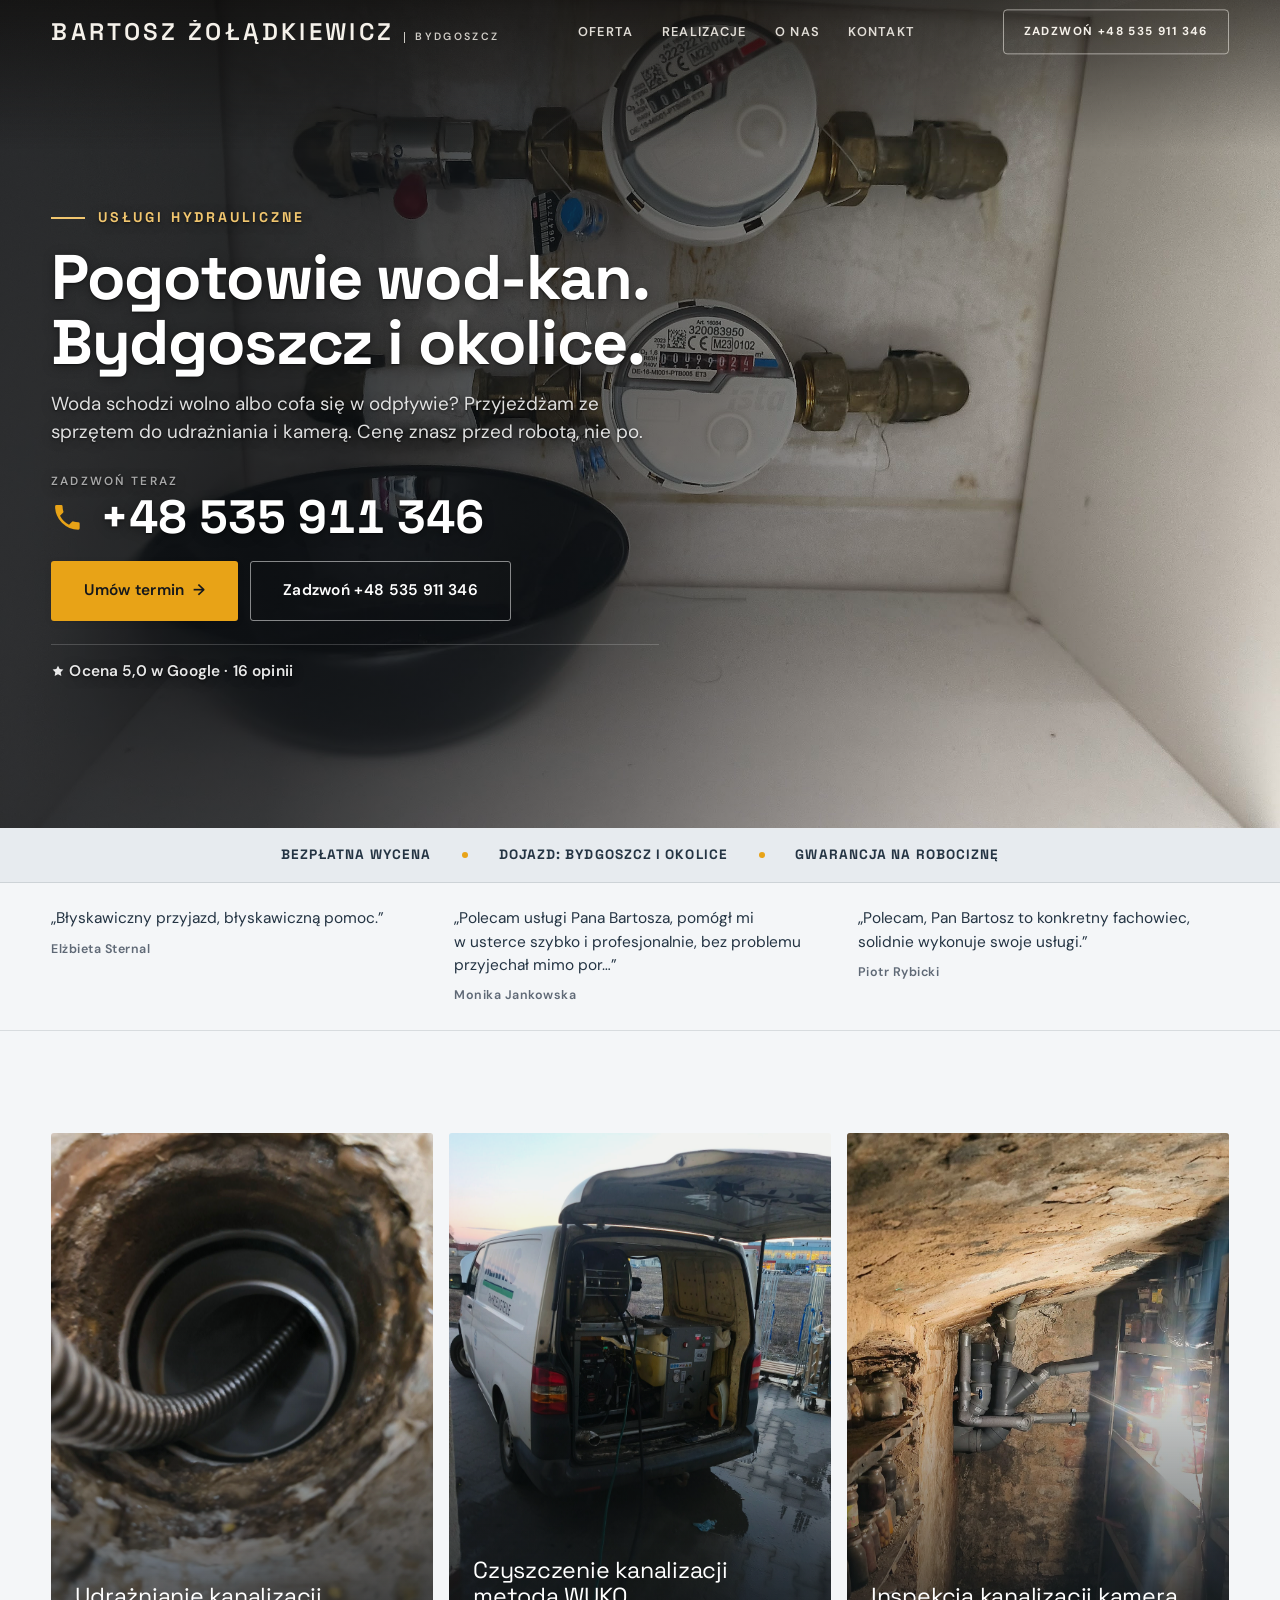
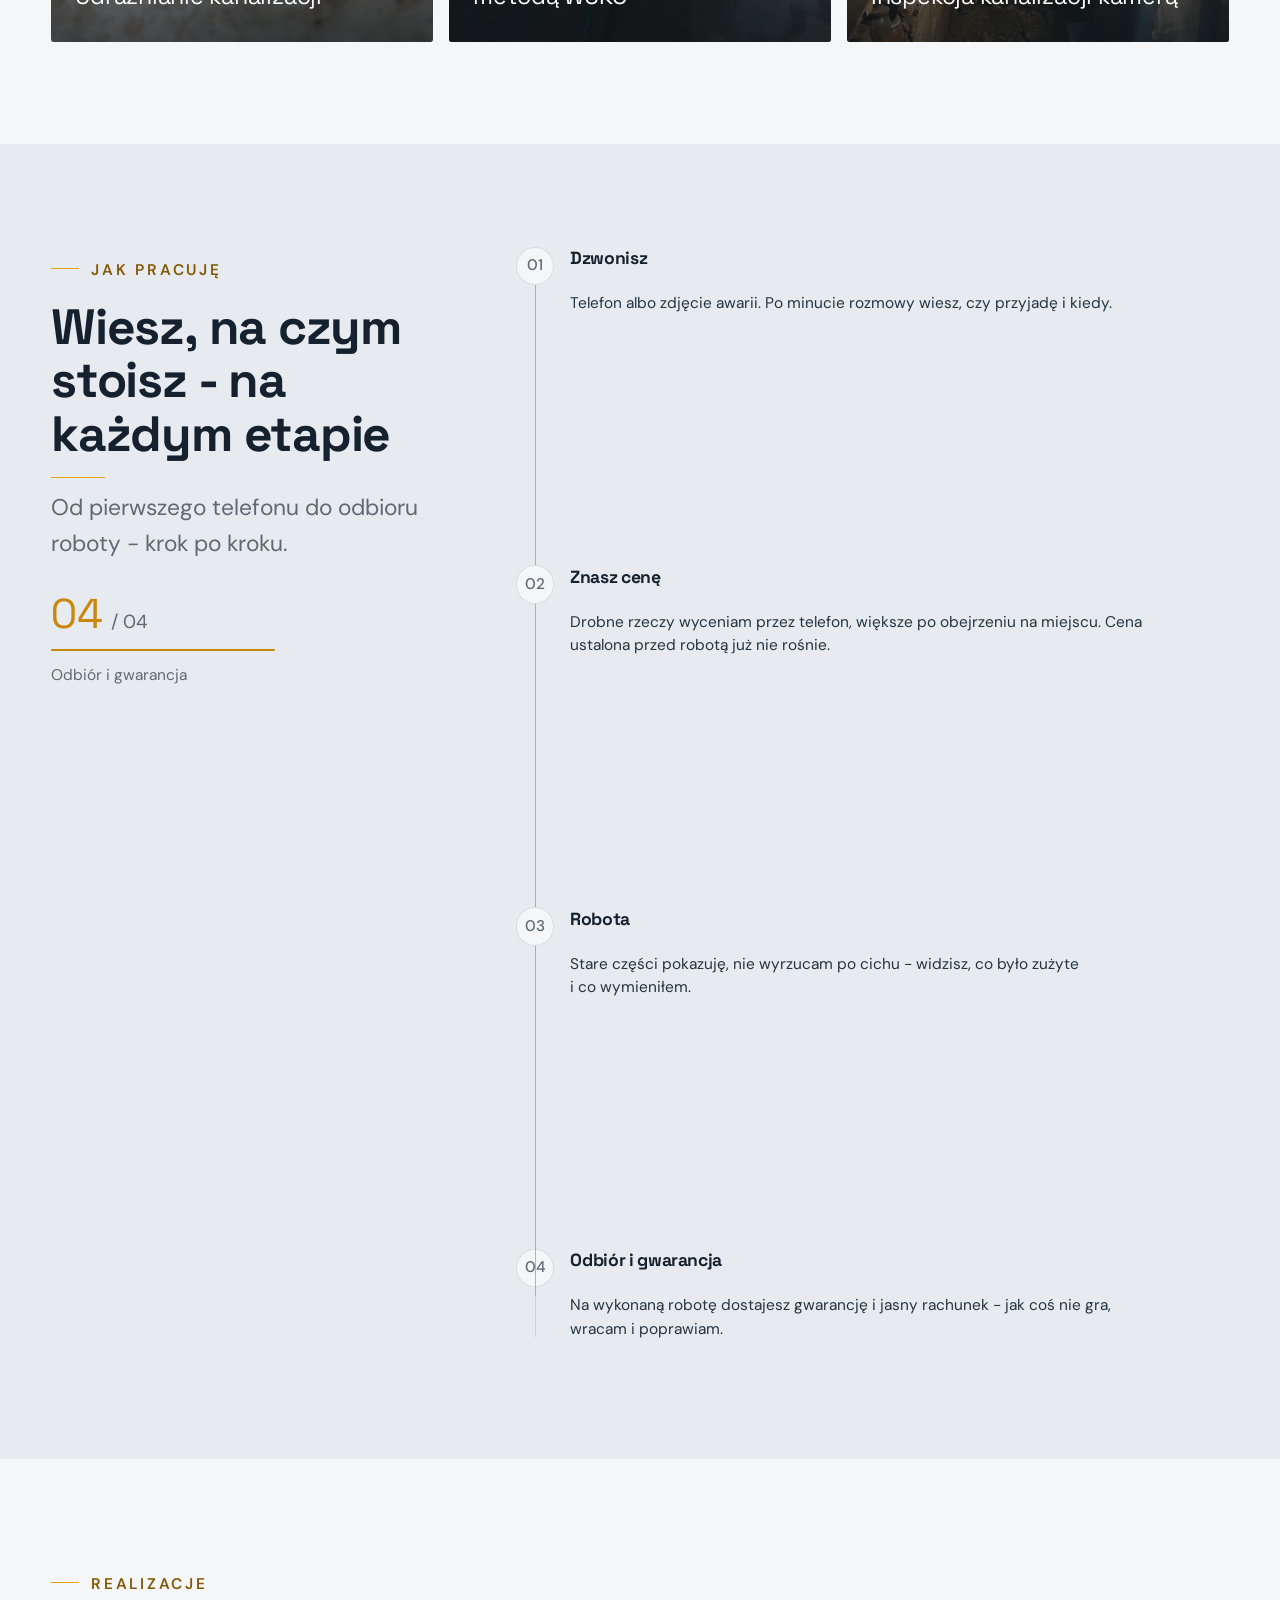
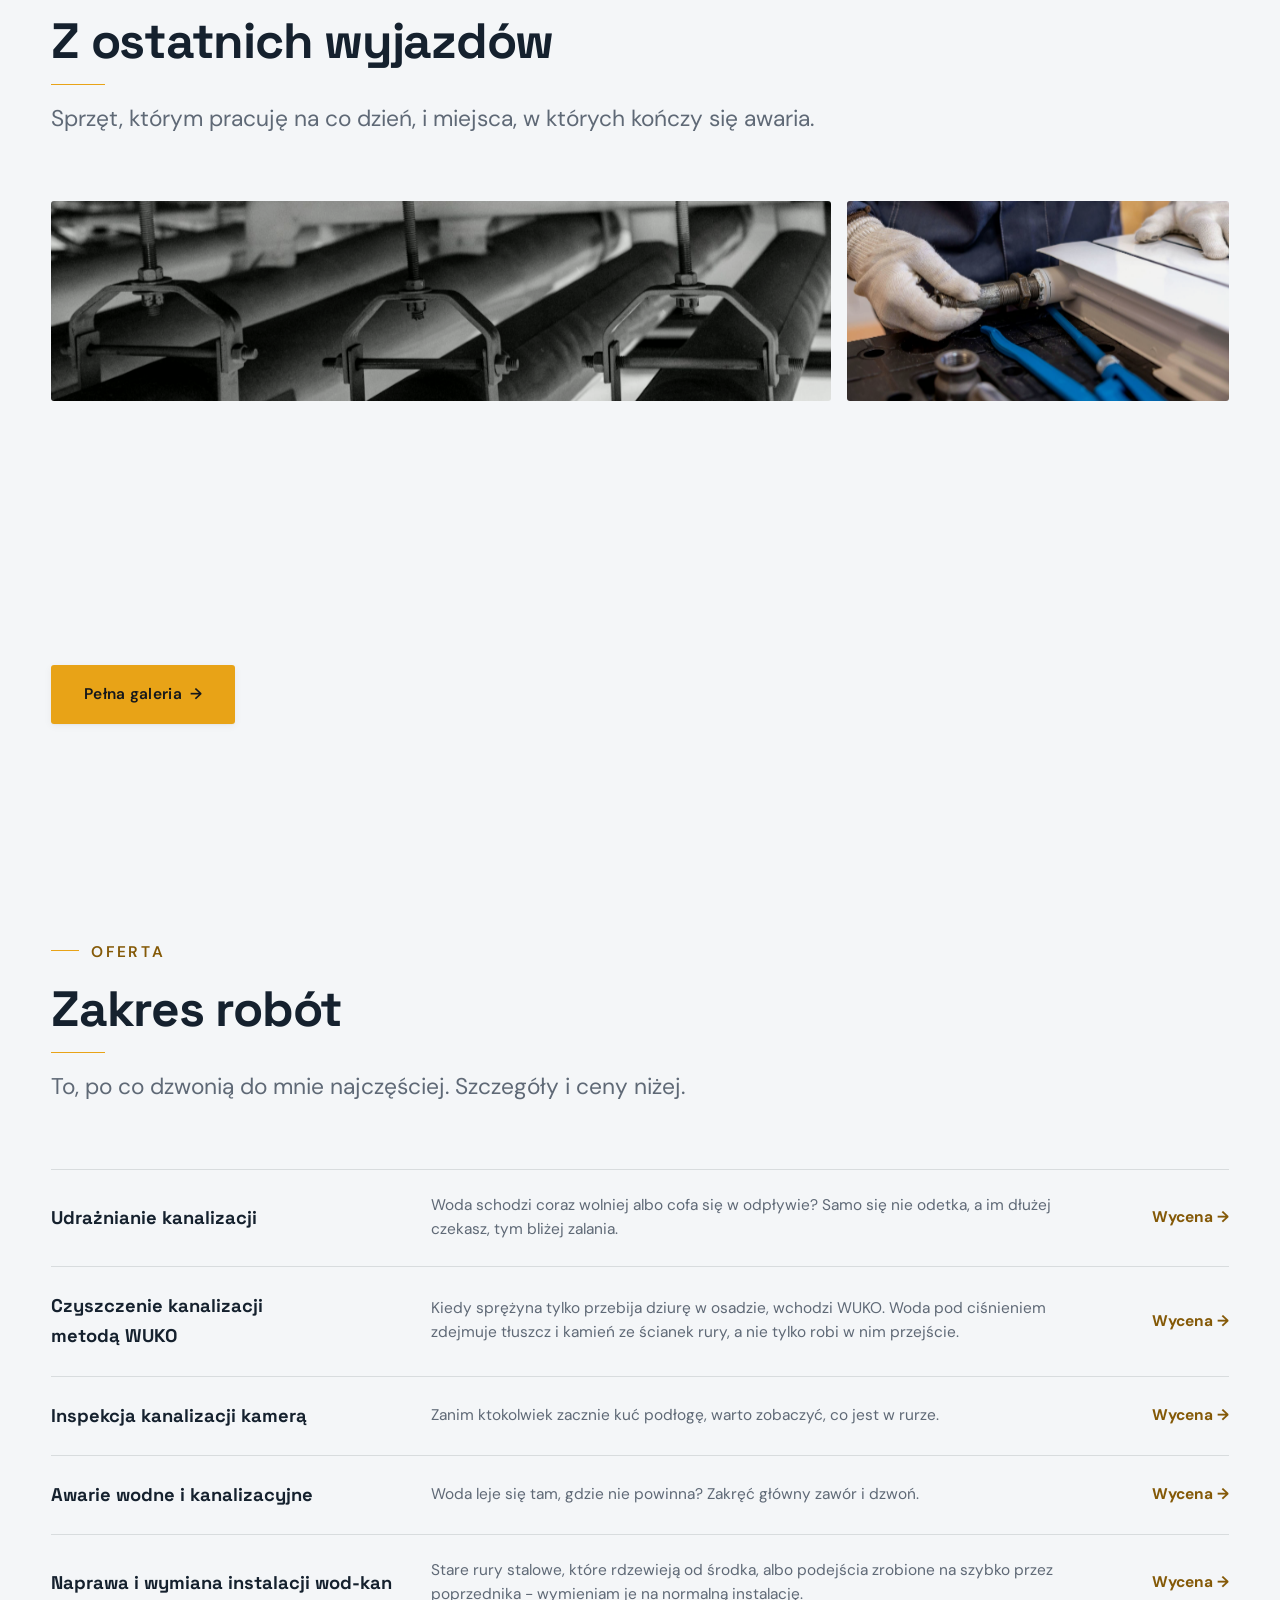
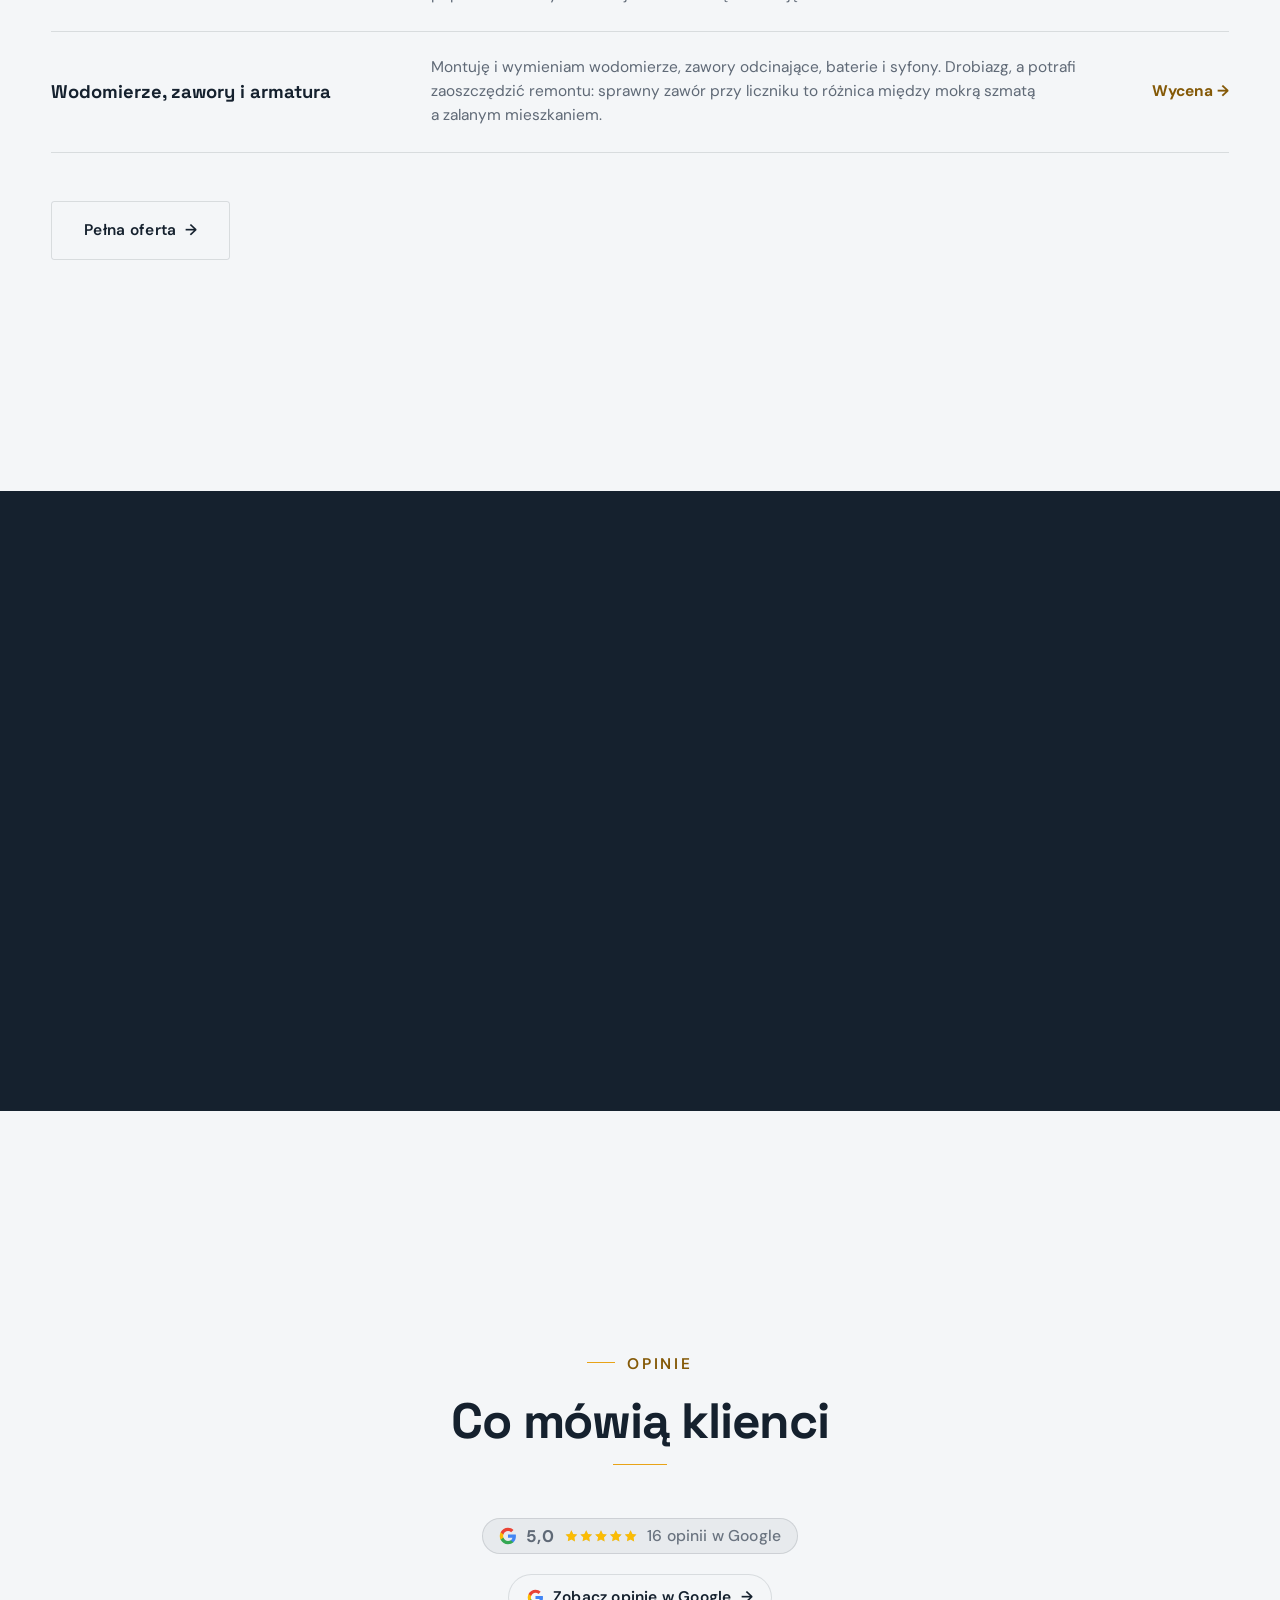
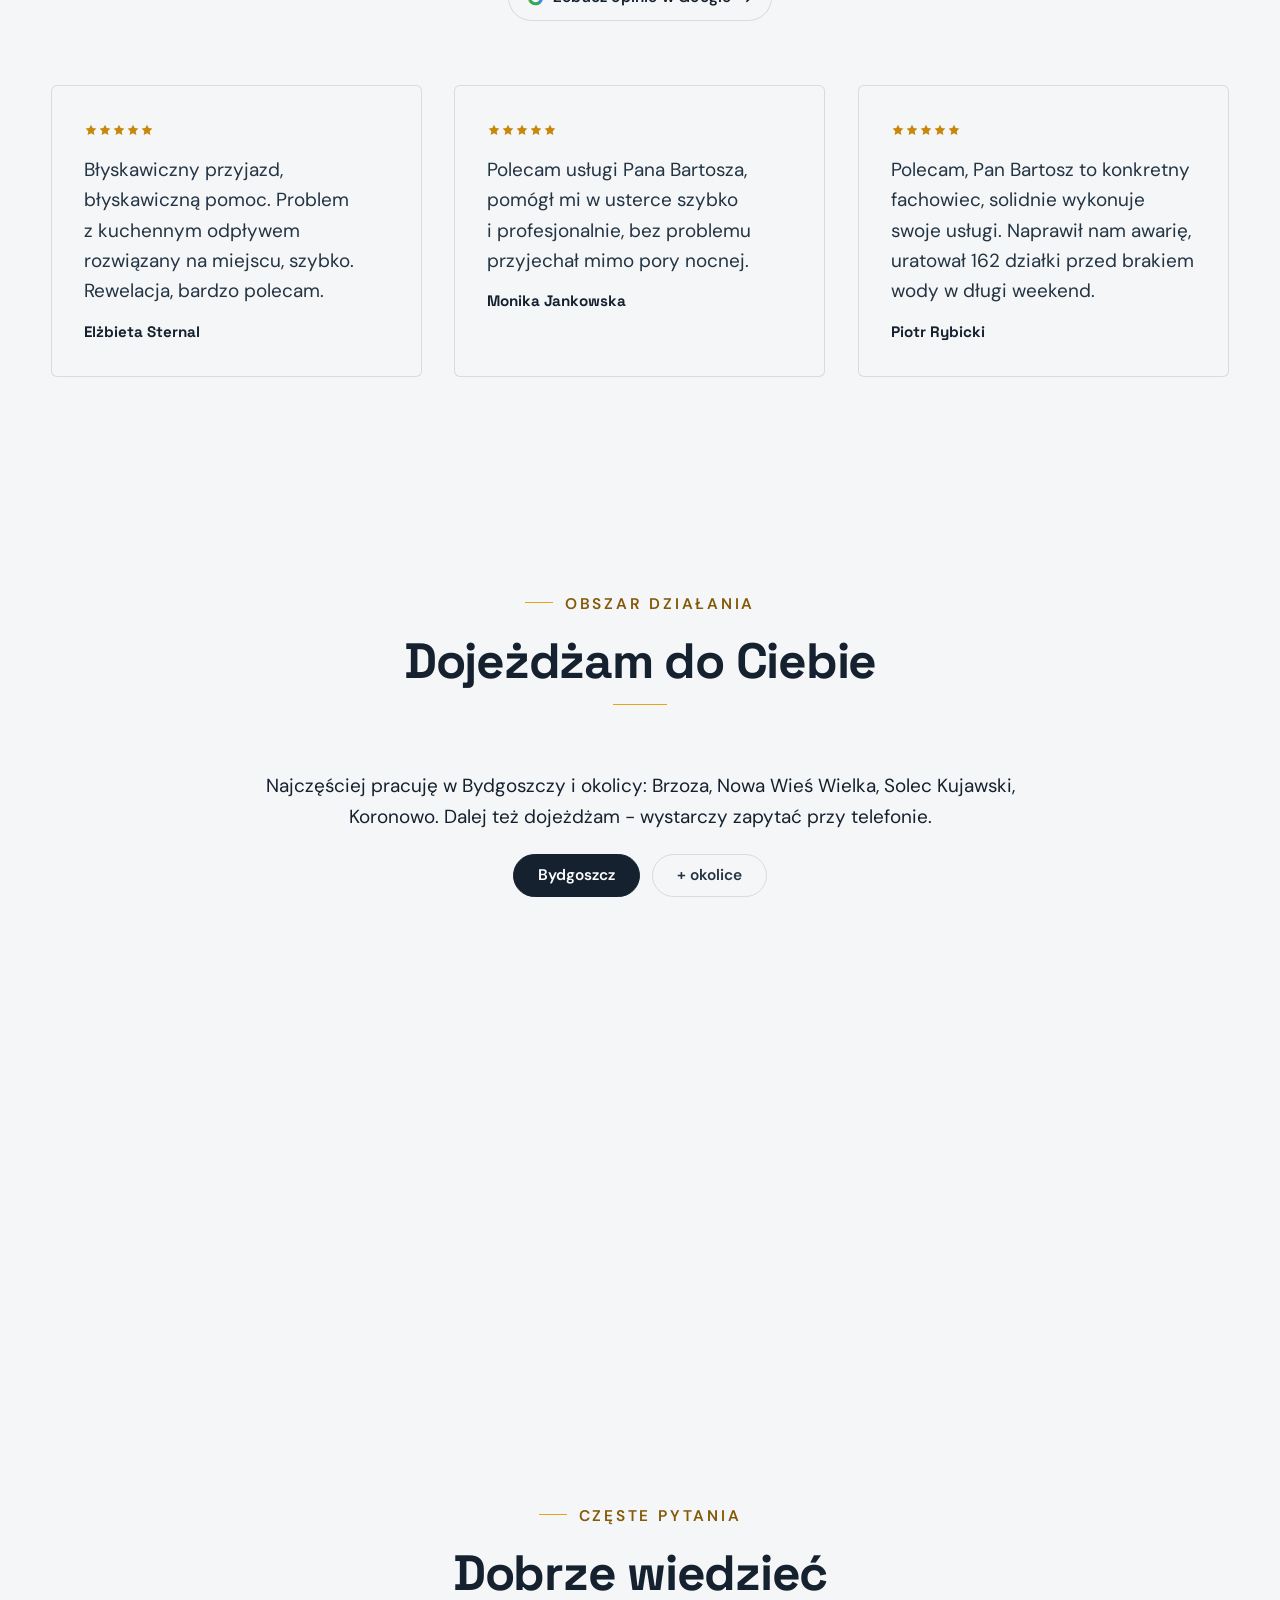
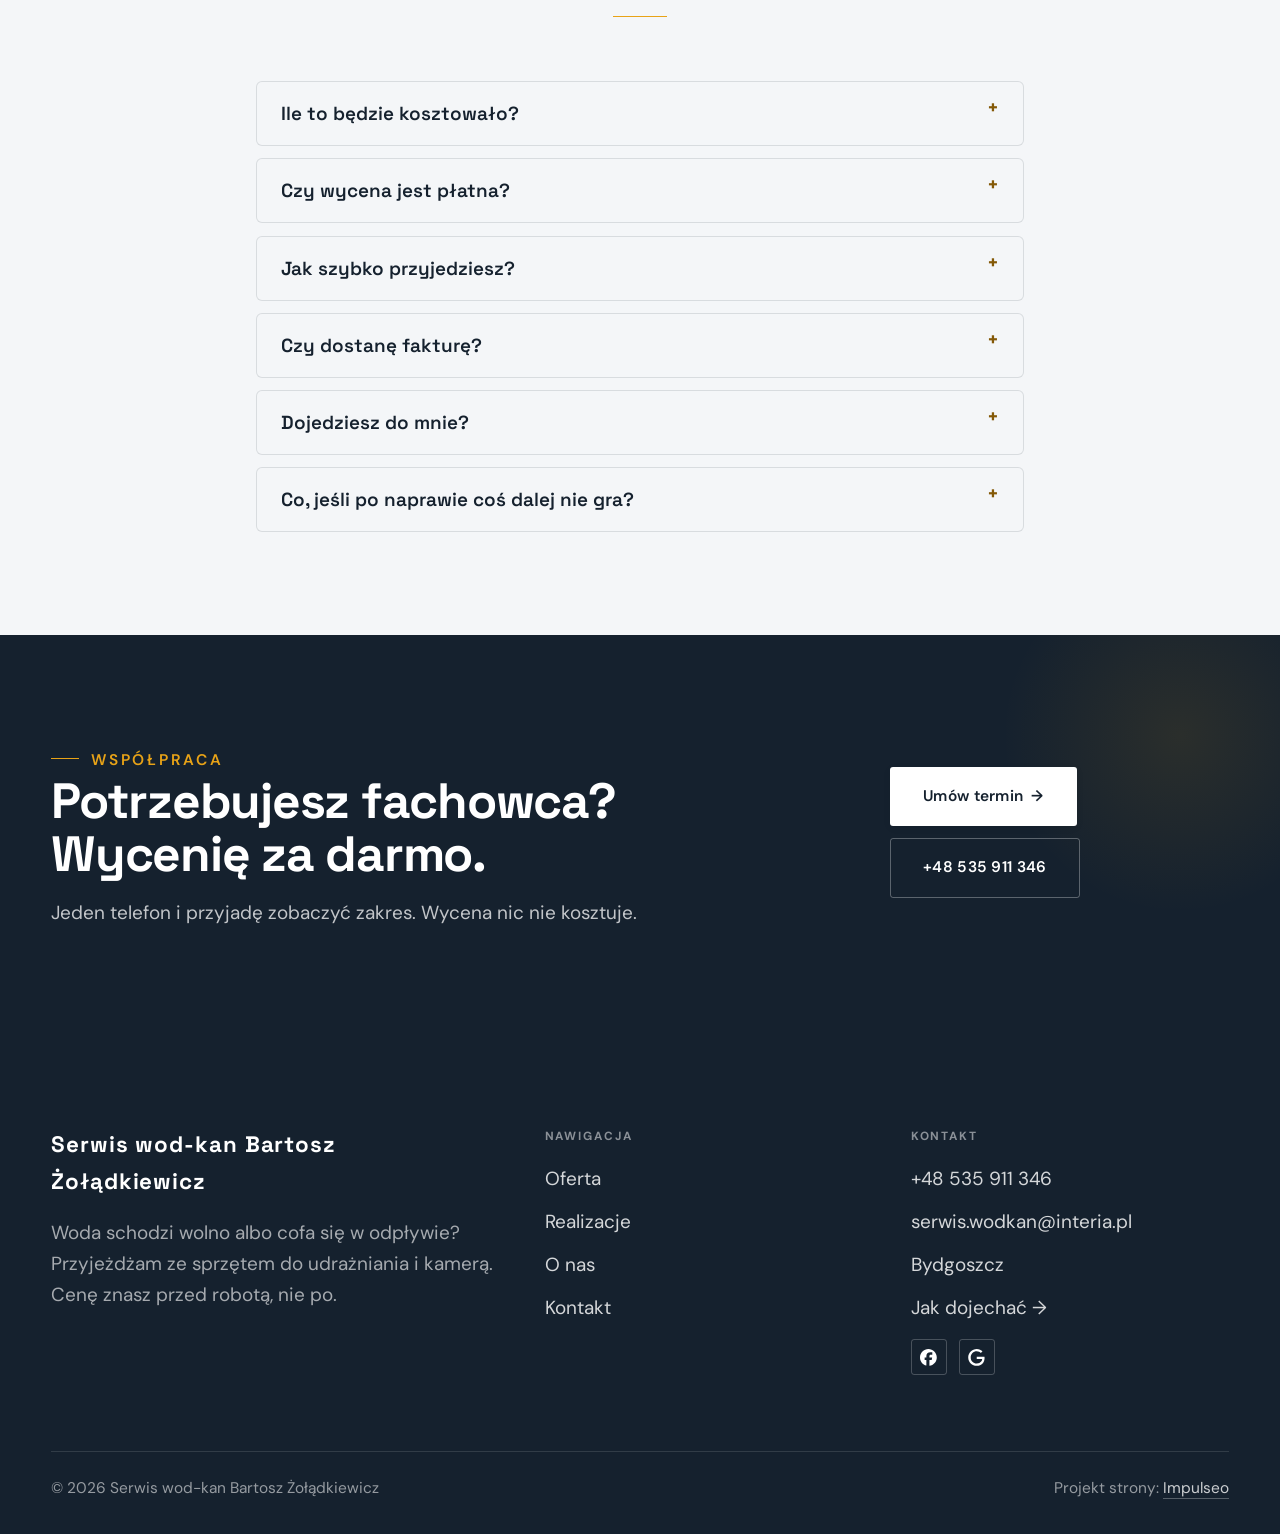
==== index.html @ 0aded5d5 "Demo: Serwis wod-kan Bartosz Żołądkiewicz - udrażnianie kanalizacji, Bydgoszcz Co-Authored-By: Claud" ====
<!DOCTYPE html>
<html lang="pl">
<head>
<meta charset="UTF-8">
<meta name="viewport" content="width=device-width, initial-scale=1.0">
<title>Serwis wod-kan Bartosz Żołądkiewicz - udrażnianie kanalizacji i usługi wod-kan</title>
<meta name="description" content="Udrażnianie i czyszczenie kanalizacji w Bydgoszczy: WUKO, inspekcja kamerą, awarie wodne, instalacje wod-kan. Cenę znasz przed robotą. Zadzwoń: +48 535 911 346.">
<link rel="canonical" href="https://kris20032.github.io/serwis-wod-kan-bartosz-zoladkiewicz/">
<meta name="robots" content="noindex, nofollow">
<meta property="og:type" content="website">
<meta property="og:locale" content="pl_PL">
<meta property="og:site_name" content="Serwis wod-kan Bartosz Żołądkiewicz">
<meta property="og:title" content="Serwis wod-kan Bartosz Żołądkiewicz - udrażnianie kanalizacji i usługi wod-kan">
<meta property="og:description" content="Udrażnianie i czyszczenie kanalizacji w Bydgoszczy: WUKO, inspekcja kamerą, awarie wodne, instalacje wod-kan. Cenę znasz przed robotą. Zadzwoń: +48 535 911 346.">
<meta property="og:url" content="https://kris20032.github.io/serwis-wod-kan-bartosz-zoladkiewicz/">
<meta property="og:image" content="https://kris20032.github.io/serwis-wod-kan-bartosz-zoladkiewicz/img/og.jpg">
<meta property="og:image:width" content="1200">
<meta property="og:image:height" content="630">
<meta name="twitter:card" content="summary_large_image">
<script type="application/ld+json">{"@context": "https://schema.org", "@type": "Plumber", "name": "Serwis wod-kan Bartosz Żołądkiewicz", "url": "https://kris20032.github.io/serwis-wod-kan-bartosz-zoladkiewicz/", "telephone": "+48535911346", "image": "https://kris20032.github.io/serwis-wod-kan-bartosz-zoladkiewicz/img/og.jpg", "areaServed": "Bydgoszcz", "sameAs": ["https://www.facebook.com/profile.php?id=61592146282906", "https://www.google.com/maps?cid=15929788150945494113"]}</script>
<link rel="preconnect" href="https://fonts.googleapis.com">
<link rel="preconnect" href="https://fonts.gstatic.com" crossorigin>
<link href="https://fonts.googleapis.com/css2?family=Space+Grotesk:wght@500;600;700&family=DM+Sans:opsz,wght@9..40,400;9..40,500;9..40,600&display=swap" rel="stylesheet">
<link rel="stylesheet" href="assets/styles.css?v=aef503f2">
</head>
<body>

<header class="nav">
  <div class="wrap nav-inner">
    <a class="brand" href="index.html"><span class="name">Bartosz Żołądkiewicz</span><span class="sub">Bydgoszcz</span></a>
    <nav class="nav-links">
      <a href="oferta.html">Oferta</a>
      <a href="realizacje.html">Realizacje</a>
      <a href="o-nas.html">O nas</a>
      <a href="kontakt.html">Kontakt</a>
      <a href="tel:+48535911346" class="btn btn-accent">Zadzwoń +48 535 911 346</a>
    </nav>
    <button class="nav-toggle" aria-label="Menu"><span></span><span></span><span></span></button>
  </div>
</header>

<main>
<section class="hero-fach">
  <img class="hf-photo" src="img/hero.jpg" fetchpriority="high" data-rotate="img/g3.jpg|img/g4.jpg" alt="Serwis wod-kan Bartosz Żołądkiewicz" width="1840" height="1218">
  <div class="hf-panel">
    <div class="hf-inner">
      <span class="hf-kicker">Usługi hydrauliczne</span>
      <h1 class="hf-title">Pogotowie wod-kan. Bydgoszcz i okolice. <em></em></h1>
      <p class="hf-lead">Woda schodzi wolno albo cofa się w odpływie? Przyjeżdżam ze sprzętem do udrażniania i kamerą. Cenę znasz przed robotą, nie po.</p>
      <a class="hf-phone" href="tel:+48535911346"><span class="hf-phone-lab">Zadzwoń teraz</span><span class="hf-phone-num"><svg class="ico-tel" width="16" height="16" viewBox="0 0 24 24" fill="none" aria-hidden="true"><path d="M6.6 10.8a15.5 15.5 0 0 0 6.6 6.6l2.2-2.2a1 1 0 0 1 1-.24 11.4 11.4 0 0 0 3.6.58 1 1 0 0 1 1 1V20a1 1 0 0 1-1 1A17 17 0 0 1 3 4a1 1 0 0 1 1-1h3.5a1 1 0 0 1 1 1c0 1.25.2 2.46.58 3.6a1 1 0 0 1-.25 1l-2.23 2.2Z" fill="currentColor"/></svg> +48 535 911 346</span></a>
      <div class="hf-actions">
        <a href="kontakt.html" class="btn btn-accent">Umów termin <span class="arr">→</span></a>
        <a href="tel:+48535911346" class="btn btn-ghost hf-ghost">Zadzwoń +48 535 911 346</a>
      </div>
      <div class="hf-trust"><svg class="ico-star" width="14" height="14" viewBox="0 0 24 24" style="vertical-align:-2px" aria-hidden="true"><path d="M12 2.8l2.85 5.8 6.4.93-4.63 4.5 1.1 6.37L12 17.4l-5.72 3 1.1-6.37-4.63-4.5 6.4-.93L12 2.8Z" fill="currentColor"/></svg> Ocena 5,0 w Google · 16 opinii</div>
    </div>
  </div>
</section>
<section class="fach-promise">
  <div class="wrap">
    <ul class="fp-row reveal"><li>Bezpłatna wycena</li><li>Dojazd: Bydgoszcz i okolice</li><li>Gwarancja na robociznę</li></ul>
  </div>
</section>
<section class="opinie-mini" aria-label="Opinie klientów">
  <div class="wrap">
    <div class="om-row">
      <div class="om-item reveal"><blockquote>„Błyskawiczny przyjazd, błyskawiczną pomoc.”</blockquote><span class="om-autor">Elżbieta Sternal</span></div>
      <div class="om-item reveal"><blockquote>„Polecam usługi Pana Bartosza, pomógł mi w usterce szybko i profesjonalnie, bez problemu przyjechał mimo por…”</blockquote><span class="om-autor">Monika Jankowska</span></div>
      <div class="om-item reveal"><blockquote>„Polecam, Pan Bartosz to konkretny fachowiec, solidnie wykonuje swoje usługi.”</blockquote><span class="om-autor">Piotr Rybicki</span></div>
    </div>
  </div>
</section>
<section class="gateways-band">
  <div class="wrap">
    <div class="gateways">
      <a href="oferta.html" class="gateway reveal"><img src="img/g1.jpg" alt="Udrażnianie kanalizacji" loading="lazy" width="2400" height="3200" decoding="async"><span class="g-ttl">Udrażnianie kanalizacji</span></a>
      <a href="oferta.html" class="gateway reveal"><img src="img/g2.jpg" alt="Czyszczenie kanalizacji metodą WUKO" loading="lazy" width="2400" height="3200" decoding="async"><span class="g-ttl">Czyszczenie kanalizacji metodą WUKO</span></a>
      <a href="oferta.html" class="gateway reveal"><img src="img/g5.jpg" alt="Inspekcja kanalizacji kamerą" loading="lazy" width="2400" height="1800" decoding="async"><span class="g-ttl">Inspekcja kanalizacji kamerą</span></a>
    </div>
  </div>
</section>
<section class="proces proces-os fachowcy">
  <div class="wrap proc-grid">
    <div class="proc-side">
      <div class="head reveal">
        <span class="eyebrow">Jak pracuję</span>
        <h2>Wiesz, na czym stoisz - na każdym etapie</h2>
        <p>Od pierwszego telefonu do odbioru roboty - krok po kroku.</p>
      </div>
      <div class="proc-count" aria-hidden="true"><span class="pc-cur">01</span><span class="pc-all">/ 04</span></div>
      <div class="proc-bar" aria-hidden="true"><i></i></div>
      <p class="proc-now" aria-hidden="true">Dzwonisz</p>
    </div>
    <ol class="proces-line">
      <li class="reveal"><span class="pno">01</span><h3>Dzwonisz</h3><p>Telefon albo zdjęcie awarii. Po minucie rozmowy wiesz, czy przyjadę i kiedy.</p></li>
      <li class="reveal"><span class="pno">02</span><h3>Znasz cenę</h3><p>Drobne rzeczy wyceniam przez telefon, większe po obejrzeniu na miejscu. Cena ustalona przed robotą już nie rośnie.</p></li>
      <li class="reveal"><span class="pno">03</span><h3>Robota</h3><p>Stare części pokazuję, nie wyrzucam po cichu - widzisz, co było zużyte i co wymieniłem.</p></li>
      <li class="reveal"><span class="pno">04</span><h3>Odbiór i gwarancja</h3><p>Na wykonaną robotę dostajesz gwarancję i jasny rachunek - jak coś nie gra, wracam i poprawiam.</p></li>
    </ol>
  </div>
</section>
<section>
  <div class="wrap">
    <div class="head reveal">
      <span class="eyebrow">Realizacje</span>
      <h2>Z ostatnich wyjazdów</h2>
      <p>Sprzęt, którym pracuję na co dzień, i miejsca, w których kończy się awaria.</p>
    </div>
    <div class="gallery">
      <div class="tile t-two3 reveal"><img src="img/g6.jpg" alt="Serwis wod-kan Bartosz Żołądkiewicz" loading="lazy" width="1770" height="1110" decoding="async"></div>
      <div class="tile t-third reveal"><img src="img/g7.jpg" alt="Serwis wod-kan Bartosz Żołądkiewicz" loading="lazy" width="1880" height="1253" decoding="async"></div>
      <div class="tile t-third reveal"><img src="img/g8.jpg" alt="Serwis wod-kan Bartosz Żołądkiewicz" loading="lazy" width="1880" height="1253" decoding="async"></div>
      <div class="tile t-third reveal"><img src="img/g9.jpg" alt="Serwis wod-kan Bartosz Żołądkiewicz" loading="lazy" width="1880" height="1253" decoding="async"></div>
      <div class="tile t-third reveal"><img src="img/g10.jpg" alt="Serwis wod-kan Bartosz Żołądkiewicz" loading="lazy" width="1776" height="1120" decoding="async"></div>
    </div>
    <div style="margin-top:var(--space-7)" class="reveal"><a href="realizacje.html" class="btn btn-accent">Pełna galeria <span class="arr">→</span></a></div>
  </div>
</section>
<section class="fach-uslugi">
  <div class="wrap">
    <div class="head reveal">
      <span class="eyebrow">Oferta</span>
      <h2>Zakres robót</h2>
      <p>To, po co dzwonią do mnie najczęściej. Szczegóły i ceny niżej.</p>
    </div>
    <ul class="fu-list">
      <li class="fu-row reveal"><div class="fu-name">Udrażnianie kanalizacji</div><div class="fu-desc">Woda schodzi coraz wolniej albo cofa się w odpływie? Samo się nie odetka, a im dłużej czekasz, tym bliżej zalania.</div><a class="fu-cta" href="kontakt.html">Wycena <span class="arr">→</span></a></li>
      <li class="fu-row reveal"><div class="fu-name">Czyszczenie kanalizacji metodą WUKO</div><div class="fu-desc">Kiedy sprężyna tylko przebija dziurę w osadzie, wchodzi WUKO. Woda pod ciśnieniem zdejmuje tłuszcz i kamień ze ścianek rury, a nie tylko robi w nim przejście.</div><a class="fu-cta" href="kontakt.html">Wycena <span class="arr">→</span></a></li>
      <li class="fu-row reveal"><div class="fu-name">Inspekcja kanalizacji kamerą</div><div class="fu-desc">Zanim ktokolwiek zacznie kuć podłogę, warto zobaczyć, co jest w rurze.</div><a class="fu-cta" href="kontakt.html">Wycena <span class="arr">→</span></a></li>
      <li class="fu-row reveal"><div class="fu-name">Awarie wodne i kanalizacyjne</div><div class="fu-desc">Woda leje się tam, gdzie nie powinna? Zakręć główny zawór i dzwoń.</div><a class="fu-cta" href="kontakt.html">Wycena <span class="arr">→</span></a></li>
      <li class="fu-row reveal"><div class="fu-name">Naprawa i wymiana instalacji wod-kan</div><div class="fu-desc">Stare rury stalowe, które rdzewieją od środka, albo podejścia zrobione na szybko przez poprzednika - wymieniam je na normalną instalację.</div><a class="fu-cta" href="kontakt.html">Wycena <span class="arr">→</span></a></li>
      <li class="fu-row reveal"><div class="fu-name">Wodomierze, zawory i armatura</div><div class="fu-desc">Montuję i wymieniam wodomierze, zawory odcinające, baterie i syfony. Drobiazg, a potrafi zaoszczędzić remontu: sprawny zawór przy liczniku to różnica między mokrą szmatą a zalanym mieszkaniem.</div><a class="fu-cta" href="kontakt.html">Wycena <span class="arr">→</span></a></li>
    </ul>
    <div style="margin-top:var(--space-7)" class="reveal"><a href="oferta.html" class="btn btn-ghost">Pełna oferta <span class="arr">→</span></a></div>
  </div>
</section>
<section class="stopklatka" aria-hidden="true">
  <div class="stk-bg" style="background-image:url(img/about.jpg)"></div>
</section>
<section class="opinie">
  <div class="wrap">
    <div class="head center reveal">
      <span class="eyebrow">Opinie</span>
      <h2>Co mówią klienci</h2>
    </div>
    <p class="op-meta reveal"><span class="g-badge"><svg class="gb-ico" viewBox="0 0 24 24" width="18" height="18" aria-hidden="true"><path fill="#4285F4" d="M22.56 12.25c0-.78-.07-1.53-.2-2.25H12v4.26h5.92c-.26 1.37-1.04 2.53-2.21 3.31v2.77h3.57c2.08-1.92 3.28-4.74 3.28-8.09z"/><path fill="#34A853" d="M12 23c2.97 0 5.46-.98 7.28-2.66l-3.57-2.77c-.98.66-2.23 1.06-3.71 1.06-2.86 0-5.29-1.93-6.16-4.53H2.18v2.84C3.99 20.53 7.7 23 12 23z"/><path fill="#FBBC05" d="M5.84 14.09c-.22-.66-.35-1.36-.35-2.09s.13-1.43.35-2.09V7.07H2.18C1.43 8.55 1 10.22 1 12s.43 3.45 1.18 4.93l2.85-2.22.81-.62z"/><path fill="#EA4335" d="M12 5.38c1.62 0 3.06.56 4.21 1.64l3.15-3.15C17.45 2.09 14.97 1 12 1 7.7 1 3.99 3.47 2.18 7.07l3.66 2.84c.87-2.6 3.3-4.53 6.16-4.53z"/></svg><b class="gb-ocena">5,0</b><svg class="gb-stars" viewBox="0 0 90 18" width="74" height="14.8" aria-hidden="true"><g fill="currentColor" opacity=".26"><path transform="translate(0,0)" d="M9 1.6l2.2 4.46 4.92.72-3.56 3.47.84 4.9L9 12.74l-4.4 2.31.84-4.9L1.88 6.68l4.92-.72L9 1.6Z"/><path transform="translate(18,0)" d="M9 1.6l2.2 4.46 4.92.72-3.56 3.47.84 4.9L9 12.74l-4.4 2.31.84-4.9L1.88 6.68l4.92-.72L9 1.6Z"/><path transform="translate(36,0)" d="M9 1.6l2.2 4.46 4.92.72-3.56 3.47.84 4.9L9 12.74l-4.4 2.31.84-4.9L1.88 6.68l4.92-.72L9 1.6Z"/><path transform="translate(54,0)" d="M9 1.6l2.2 4.46 4.92.72-3.56 3.47.84 4.9L9 12.74l-4.4 2.31.84-4.9L1.88 6.68l4.92-.72L9 1.6Z"/><path transform="translate(72,0)" d="M9 1.6l2.2 4.46 4.92.72-3.56 3.47.84 4.9L9 12.74l-4.4 2.31.84-4.9L1.88 6.68l4.92-.72L9 1.6Z"/></g><clipPath id="gs1000"><rect x="0" y="0" width="90.0" height="18"/></clipPath><g fill="#FBBC04" clip-path="url(#gs1000)"><path transform="translate(0,0)" d="M9 1.6l2.2 4.46 4.92.72-3.56 3.47.84 4.9L9 12.74l-4.4 2.31.84-4.9L1.88 6.68l4.92-.72L9 1.6Z"/><path transform="translate(18,0)" d="M9 1.6l2.2 4.46 4.92.72-3.56 3.47.84 4.9L9 12.74l-4.4 2.31.84-4.9L1.88 6.68l4.92-.72L9 1.6Z"/><path transform="translate(36,0)" d="M9 1.6l2.2 4.46 4.92.72-3.56 3.47.84 4.9L9 12.74l-4.4 2.31.84-4.9L1.88 6.68l4.92-.72L9 1.6Z"/><path transform="translate(54,0)" d="M9 1.6l2.2 4.46 4.92.72-3.56 3.47.84 4.9L9 12.74l-4.4 2.31.84-4.9L1.88 6.68l4.92-.72L9 1.6Z"/><path transform="translate(72,0)" d="M9 1.6l2.2 4.46 4.92.72-3.56 3.47.84 4.9L9 12.74l-4.4 2.31.84-4.9L1.88 6.68l4.92-.72L9 1.6Z"/></g></svg><span class="gb-txt">16 opinii w Google</span></span></p>
    <p class="op-meta reveal"><a class="op-google" href="https://www.google.com/maps?cid=15929788150945494113" target="_blank" rel="noopener"><svg class="op-g-ico" viewBox="0 0 24 24" width="17" height="17" aria-hidden="true"><path fill="#4285F4" d="M22.56 12.25c0-.78-.07-1.53-.2-2.25H12v4.26h5.92c-.26 1.37-1.04 2.53-2.21 3.31v2.77h3.57c2.08-1.92 3.28-4.74 3.28-8.09z"/><path fill="#34A853" d="M12 23c2.97 0 5.46-.98 7.28-2.66l-3.57-2.77c-.98.66-2.23 1.06-3.71 1.06-2.86 0-5.29-1.93-6.16-4.53H2.18v2.84C3.99 20.53 7.7 23 12 23z"/><path fill="#FBBC05" d="M5.84 14.09c-.22-.66-.35-1.36-.35-2.09s.13-1.43.35-2.09V7.07H2.18C1.43 8.55 1 10.22 1 12s.43 3.45 1.18 4.93l2.85-2.22.81-.62z"/><path fill="#EA4335" d="M12 5.38c1.62 0 3.06.56 4.21 1.64l3.15-3.15C17.45 2.09 14.97 1 12 1 7.7 1 3.99 3.47 2.18 7.07l3.66 2.84c.87-2.6 3.3-4.53 6.16-4.53z"/></svg><span>Zobacz opinie w Google</span><span class="arr">→</span></a></p>
    <div class="opinie-grid">
      <figure class="op-card reveal"><span class="op-star"><svg class="ico-star" width="14" height="14" viewBox="0 0 24 24" style="vertical-align:-2px" aria-hidden="true"><path d="M12 2.8l2.85 5.8 6.4.93-4.63 4.5 1.1 6.37L12 17.4l-5.72 3 1.1-6.37-4.63-4.5 6.4-.93L12 2.8Z" fill="currentColor"/></svg><svg class="ico-star" width="14" height="14" viewBox="0 0 24 24" style="vertical-align:-2px" aria-hidden="true"><path d="M12 2.8l2.85 5.8 6.4.93-4.63 4.5 1.1 6.37L12 17.4l-5.72 3 1.1-6.37-4.63-4.5 6.4-.93L12 2.8Z" fill="currentColor"/></svg><svg class="ico-star" width="14" height="14" viewBox="0 0 24 24" style="vertical-align:-2px" aria-hidden="true"><path d="M12 2.8l2.85 5.8 6.4.93-4.63 4.5 1.1 6.37L12 17.4l-5.72 3 1.1-6.37-4.63-4.5 6.4-.93L12 2.8Z" fill="currentColor"/></svg><svg class="ico-star" width="14" height="14" viewBox="0 0 24 24" style="vertical-align:-2px" aria-hidden="true"><path d="M12 2.8l2.85 5.8 6.4.93-4.63 4.5 1.1 6.37L12 17.4l-5.72 3 1.1-6.37-4.63-4.5 6.4-.93L12 2.8Z" fill="currentColor"/></svg><svg class="ico-star" width="14" height="14" viewBox="0 0 24 24" style="vertical-align:-2px" aria-hidden="true"><path d="M12 2.8l2.85 5.8 6.4.93-4.63 4.5 1.1 6.37L12 17.4l-5.72 3 1.1-6.37-4.63-4.5 6.4-.93L12 2.8Z" fill="currentColor"/></svg></span><blockquote>Błyskawiczny przyjazd, błyskawiczną pomoc. Problem z kuchennym odpływem rozwiązany na miejscu, szybko. Rewelacja, bardzo polecam.</blockquote><span class="op-autor">Elżbieta Sternal</span></figure>
      <figure class="op-card reveal"><span class="op-star"><svg class="ico-star" width="14" height="14" viewBox="0 0 24 24" style="vertical-align:-2px" aria-hidden="true"><path d="M12 2.8l2.85 5.8 6.4.93-4.63 4.5 1.1 6.37L12 17.4l-5.72 3 1.1-6.37-4.63-4.5 6.4-.93L12 2.8Z" fill="currentColor"/></svg><svg class="ico-star" width="14" height="14" viewBox="0 0 24 24" style="vertical-align:-2px" aria-hidden="true"><path d="M12 2.8l2.85 5.8 6.4.93-4.63 4.5 1.1 6.37L12 17.4l-5.72 3 1.1-6.37-4.63-4.5 6.4-.93L12 2.8Z" fill="currentColor"/></svg><svg class="ico-star" width="14" height="14" viewBox="0 0 24 24" style="vertical-align:-2px" aria-hidden="true"><path d="M12 2.8l2.85 5.8 6.4.93-4.63 4.5 1.1 6.37L12 17.4l-5.72 3 1.1-6.37-4.63-4.5 6.4-.93L12 2.8Z" fill="currentColor"/></svg><svg class="ico-star" width="14" height="14" viewBox="0 0 24 24" style="vertical-align:-2px" aria-hidden="true"><path d="M12 2.8l2.85 5.8 6.4.93-4.63 4.5 1.1 6.37L12 17.4l-5.72 3 1.1-6.37-4.63-4.5 6.4-.93L12 2.8Z" fill="currentColor"/></svg><svg class="ico-star" width="14" height="14" viewBox="0 0 24 24" style="vertical-align:-2px" aria-hidden="true"><path d="M12 2.8l2.85 5.8 6.4.93-4.63 4.5 1.1 6.37L12 17.4l-5.72 3 1.1-6.37-4.63-4.5 6.4-.93L12 2.8Z" fill="currentColor"/></svg></span><blockquote>Polecam usługi Pana Bartosza, pomógł mi w usterce szybko i profesjonalnie, bez problemu przyjechał mimo pory nocnej.</blockquote><span class="op-autor">Monika Jankowska</span></figure>
      <figure class="op-card reveal"><span class="op-star"><svg class="ico-star" width="14" height="14" viewBox="0 0 24 24" style="vertical-align:-2px" aria-hidden="true"><path d="M12 2.8l2.85 5.8 6.4.93-4.63 4.5 1.1 6.37L12 17.4l-5.72 3 1.1-6.37-4.63-4.5 6.4-.93L12 2.8Z" fill="currentColor"/></svg><svg class="ico-star" width="14" height="14" viewBox="0 0 24 24" style="vertical-align:-2px" aria-hidden="true"><path d="M12 2.8l2.85 5.8 6.4.93-4.63 4.5 1.1 6.37L12 17.4l-5.72 3 1.1-6.37-4.63-4.5 6.4-.93L12 2.8Z" fill="currentColor"/></svg><svg class="ico-star" width="14" height="14" viewBox="0 0 24 24" style="vertical-align:-2px" aria-hidden="true"><path d="M12 2.8l2.85 5.8 6.4.93-4.63 4.5 1.1 6.37L12 17.4l-5.72 3 1.1-6.37-4.63-4.5 6.4-.93L12 2.8Z" fill="currentColor"/></svg><svg class="ico-star" width="14" height="14" viewBox="0 0 24 24" style="vertical-align:-2px" aria-hidden="true"><path d="M12 2.8l2.85 5.8 6.4.93-4.63 4.5 1.1 6.37L12 17.4l-5.72 3 1.1-6.37-4.63-4.5 6.4-.93L12 2.8Z" fill="currentColor"/></svg><svg class="ico-star" width="14" height="14" viewBox="0 0 24 24" style="vertical-align:-2px" aria-hidden="true"><path d="M12 2.8l2.85 5.8 6.4.93-4.63 4.5 1.1 6.37L12 17.4l-5.72 3 1.1-6.37-4.63-4.5 6.4-.93L12 2.8Z" fill="currentColor"/></svg></span><blockquote>Polecam, Pan Bartosz to konkretny fachowiec, solidnie wykonuje swoje usługi. Naprawił nam awarię, uratował 162 działki przed brakiem wody w długi weekend.</blockquote><span class="op-autor">Piotr Rybicki</span></figure>
    </div>
  </div>
</section>
<section class="obszar">
  <div class="wrap">
    <div class="head center reveal">
      <span class="eyebrow">Obszar działania</span>
      <h2>Dojeżdżam do Ciebie</h2>
    </div>
    <p class="obszar-txt reveal" style="text-align:center;max-width:60ch;margin:0 auto 1.4rem">Najczęściej pracuję w Bydgoszczy i okolicy: Brzoza, Nowa Wieś Wielka, Solec Kujawski, Koronowo. Dalej też dojeżdżam - wystarczy zapytać przy telefonie.</p>
    <ul class="obszar-list reveal"><li class="is-home">Bydgoszcz</li><li>+ okolice</li></ul>
    <div class="obszar-mapa reveal" style="margin-top:var(--space-7)">
      <iframe title="Obszar działania - Bydgoszcz i okolice" src="https://maps.google.com/maps?q=53.0558554%2C18.5044099&amp;z=11&amp;output=embed" loading="lazy" referrerpolicy="no-referrer-when-downgrade" style="width:100%;height:clamp(280px,38vh,420px);border:0;display:block;border-radius:var(--r-md)"></iframe>
    </div>
  </div>
</section>
<section class="faq-klinika">
  <div class="wrap">
    <div class="head center reveal">
      <span class="eyebrow">Częste pytania</span>
      <h2>Dobrze wiedzieć</h2>
    </div>
    <div class="faq-list">
      <details class="faq-item reveal"><summary>Ile to będzie kosztowało?</summary><p>Zależy, co się dzieje - dlatego wypytuję przez telefon i od razu podaję widełki. Ostateczną cenę znasz przed robotą, nie po niej.</p></details>
      <details class="faq-item reveal"><summary>Czy wycena jest płatna?</summary><p>Nie. Przyjazd i wycena w Bydgoszczy i najbliższej okolicy są bezpłatne i do niczego nie zobowiązują.</p></details>
      <details class="faq-item reveal"><summary>Jak szybko przyjedziesz?</summary><p>Przy zalaniu liczy się każda godzina, więc przy awarii przestawiam grafik. Prace planowane umawiamy z kilkudniowym wyprzedzeniem.</p></details>
      <details class="faq-item reveal"><summary>Czy dostanę fakturę?</summary><p>Tak, na firmę albo na osobę prywatną. Dokument dostajesz od razu, a nie „wyślę później”.</p></details>
      <details class="faq-item reveal"><summary>Dojedziesz do mnie?</summary><p>Granicę wyznacza kalendarz, nie mapa. Przy większej robocie dojeżdżam dalej - zapytaj.</p></details>
      <details class="faq-item reveal"><summary>Co, jeśli po naprawie coś dalej nie gra?</summary><p>Wracam i sprawdzam. Moja wina - poprawiam za darmo; wyszło coś nowego - mówię wprost, co i za ile.</p></details>
    </div>
  </div>
</section>
<section class="cta">
  <div class="wrap">
    <div class="reveal">
      <span class="eyebrow">Współpraca</span>
      <h2>Potrzebujesz fachowca? Wycenię za darmo.</h2>
      <p>Jeden telefon i przyjadę zobaczyć zakres. Wycena nic nie kosztuje.</p>
    </div>
    <div class="cta-actions reveal">
      <a href="kontakt.html" class="btn btn-light">Umów termin <span class="arr">→</span></a>
      <a href="tel:+48535911346" class="btn btn-ghost btn-ghost-cta">+48 535 911 346</a>
    </div>
  </div>
</section>
</main>

<footer>
  <div class="wrap">
    <div class="foot-grid">
      <div class="foot-brand">
        <div class="name">Serwis wod-kan Bartosz Żołądkiewicz</div>
        <p>Woda schodzi wolno albo cofa się w odpływie? Przyjeżdżam ze sprzętem do udrażniania i kamerą. Cenę znasz przed robotą, nie po.</p>
      </div>
      <div class="foot-col">
        <h4>Nawigacja</h4>
        <a href="oferta.html">Oferta</a>
        <a href="realizacje.html">Realizacje</a>
        <a href="o-nas.html">O nas</a>
        <a href="kontakt.html">Kontakt</a>
      </div>
      <div class="foot-col">
        <h4>Kontakt</h4>
        <a href="tel:+48535911346">+48 535 911 346</a>
        <a href="mailto:serwis.wodkan@interia.pl">serwis.wodkan@interia.pl</a>
        <p>Bydgoszcz</p>
        <a href="https://www.google.com/maps?cid=15929788150945494113" target="_blank" rel="noopener">Jak dojechać →</a>
      <div class="foot-soc">
        <a class="soc" href="https://www.facebook.com/profile.php?id=61592146282906" target="_blank" rel="noopener" aria-label="Facebook - Serwis wod-kan Bartosz Żołądkiewicz"><svg viewBox="0 0 24 24" aria-hidden="true" focusable="false"><path d="M9.101 23.691v-7.98H6.627v-3.667h2.474v-1.58c0-4.085 1.848-5.978 5.858-5.978.401 0 .955.042 1.468.103a8.68 8.68 0 0 1 1.141.195v3.325a8.623 8.623 0 0 0-.653-.036 26.805 26.805 0 0 0-.733-.009c-.707 0-1.259.096-1.675.309a1.686 1.686 0 0 0-.679.622c-.258.42-.374.995-.374 1.752v1.297h3.919l-.386 2.103-.287 1.564h-3.246v8.245C19.396 23.238 24 18.179 24 12.044c0-6.627-5.373-12-12-12s-12 5.373-12 12c0 5.628 3.874 10.35 9.101 11.647Z" fill="currentColor"/></svg></a>
        <a class="soc" href="https://www.google.com/maps?cid=15929788150945494113" target="_blank" rel="noopener" aria-label="Google - Serwis wod-kan Bartosz Żołądkiewicz"><svg viewBox="0 0 24 24" aria-hidden="true" focusable="false"><path d="M12.48 10.92v3.28h7.84c-.24 1.84-.853 3.187-1.787 4.133-1.147 1.147-2.933 2.4-6.053 2.4-4.827 0-8.6-3.893-8.6-8.72s3.773-8.72 8.6-8.72c2.6 0 4.507 1.027 5.907 2.347l2.307-2.307C18.747 1.44 16.133 0 12.48 0 5.867 0 .307 5.387.307 12s5.56 12 12.173 12c3.573 0 6.267-1.173 8.373-3.36 2.16-2.16 2.84-5.213 2.84-7.667 0-.76-.053-1.467-.173-2.053H12.48z" fill="currentColor"/></svg></a>
      </div>
      </div>
    </div>
    <div class="foot-bot">
      <span>© 2026 Serwis wod-kan Bartosz Żołądkiewicz</span>
      <span>Projekt strony: <a class="foot-credit" href="https://impulseo.pl" target="_blank" rel="noopener">Impulseo</a></span>
    </div>
  </div>
</footer>
<div class="sticky-call"><a class="sc-call" href="tel:+48535911346"><svg class="ico-tel" width="16" height="16" viewBox="0 0 24 24" fill="none" aria-hidden="true"><path d="M6.6 10.8a15.5 15.5 0 0 0 6.6 6.6l2.2-2.2a1 1 0 0 1 1-.24 11.4 11.4 0 0 0 3.6.58 1 1 0 0 1 1 1V20a1 1 0 0 1-1 1A17 17 0 0 1 3 4a1 1 0 0 1 1-1h3.5a1 1 0 0 1 1 1c0 1.25.2 2.46.58 3.6a1 1 0 0 1-.25 1l-2.23 2.2Z" fill="currentColor"/></svg> Zadzwoń</a><a class="sc-quote" href="kontakt.html">Umów termin</a></div>
<div class="demo-wazne" data-do="2026-09-28" data-cykl="3" hidden><svg class="dw-ico" width="13" height="13" viewBox="0 0 24 24" fill="none" aria-hidden="true"><circle cx="12" cy="12" r="8.6" stroke="currentColor" stroke-width="1.8"/><path d="M12 7.2V12l3.3 2" stroke="currentColor" stroke-width="1.8" stroke-linecap="round"/></svg><span class="dw-txt"></span></div>

<script src="assets/main.js"></script>
</body>
</html>
---- assets/styles.css ----
/* ============================================================
   STOLBASZ — premium, architektoniczny B2B fit-out
   Jasna paleta, zero brązu. System wg premium-web-craft.
   Projekt strony: Impulseo (impulseo.pl)
   ============================================================ */

:root{
  /* PALETA — jasna, architektoniczna, chłodna */
  --paper:#F4F6F8;          /* główne tło */
  --paper-2:#E7EBEF;        /* sekcje alternatywne (chłodny jasny szary) */
  --paper-3:#E7EBEF;        /* delikatne wypełnienia */
  --ink:#15212E;            /* tekst główny — chłodny grafit */
  --ink-soft:#243443;       /* nagłówki drugorzędne */
  --muted:#6B7785;          /* tekst poboczny */
  --line:rgba(21,33,46,.12);/* hairline */
  --accent:#E8A317;         /* stonowany petrol-slate — jedyny akcent */
  --accent-d:#C9870C;
  --accent-soft:rgba(232,163,23,.10);
  --dark:#15212E;           /* sekcje ciemne (stopka/CTA) */

  /* HOVER ZDJĘĆ — JEDEN standard dla całego silnika (decyzja K. 04.08.2026, artefakt z wariantami).
     AKTUALNE (K.+Szymon 09.08.2026, wybór z artefaktu 6 wariantów): zoom 1.05 przy 1.4s -
     przy tak długim czasie mocniejszy kadr NIE skacze, tylko „oddycha". Poprzedni standard
     (1.02 / .55s z 04.08) odbierany jako dynamiczny i szybki.
     Spoczynek lekko przygaszony, ale TYLKO tam, gdzie jest mysz (@media hover:hover) —
     na telefonie zdjęcia zostają w pełnej jasności. */
  --img-zoom:1.05;                   /* K.+Szymon 09.08: wariant F z artefaktu porównawczego */
  --img-rest:brightness(.95) saturate(.99);
  --img-hot:brightness(1.06) saturate(1.05);
  --img-dur:1.4s;                    /* K.+Szymon 09.08 (wariant F): powoli = elegancko */
  --img-ease:cubic-bezier(.16,.84,.44,1);  /* miękki ogon, efekt „oddychania" */

  /* ODSTĘPY — skala 4/8 */
  --space-1:4px; --space-2:8px; --space-3:12px; --space-4:16px; --space-5:24px;
  --space-6:32px; --space-7:48px; --space-8:64px; --space-9:96px; --space-10:128px;

  /* TYPOGRAFIA — fluid clamp() (skala podbita 16.07.2026: większe, czytelniejsze litery — uwaga Adama) */
  --text-sm:clamp(.9rem,.87rem + .12vw,1rem);
  --text-base:clamp(1.08rem,1.04rem + .18vw,1.2rem);
  --text-lg:clamp(1.24rem,1.15rem + .34vw,1.44rem);
  --text-h3:clamp(1.34rem,1.22rem + .55vw,1.66rem);
  --text-h2:clamp(2.1rem,1.66rem + 2.1vw,3.1rem);
  --text-h1:clamp(2.9rem,2.1rem + 4vw,5.1rem);

  /* PROMIENIE — architektoniczne, raczej ostre */
  --r-sm:3px; --r-md:6px; --r-lg:10px;

  /* RUCH */
  --ease:cubic-bezier(.25,.46,.45,.94); --dur:.24s;

  /* CIENIE — miękkie, warstwowe */
  --sh-sm:0 1px 2px rgba(16,24,32,.04), 0 2px 8px rgba(16,24,32,.05);
  --sh-md:0 2px 6px rgba(16,24,32,.05), 0 12px 28px -8px rgba(16,24,32,.12);
  --sh-lg:0 6px 14px rgba(16,24,32,.07), 0 26px 56px -18px rgba(16,24,32,.22);

  --hairline:1px solid var(--line);

  --font-display:'Space Grotesk','Inter',sans-serif;
  --font-body:'DM Sans','Inter',sans-serif;
}

*{box-sizing:border-box;margin:0;padding:0}
html{scroll-behavior:smooth}
body{
  font-family:var(--font-body);
  font-size:var(--text-base);
  line-height:1.65;
  color:var(--ink);
  background:var(--paper);
  -webkit-font-smoothing:antialiased;
  text-rendering:optimizeLegibility;
}
img{max-width:100%;height:auto;display:block}  /* height:auto = width/height z atrybutów trzyma proporcje (TOP#12) */
a{color:inherit;text-decoration:none}

.wrap{width:min(92%,1180px);margin-inline:auto}
section{padding-block:clamp(52px,6.5vw,96px)}

h1,h2,h3{font-family:var(--font-display);font-weight:700;line-height:1.08;letter-spacing:-.02em;color:var(--ink)}
h1{font-size:var(--text-h1);letter-spacing:-.035em}
h2{font-size:var(--text-h2);letter-spacing:-.025em}
h3{font-size:var(--text-h3)}
/* MIARA — długość wiersza. WCAG 2.2 SC 1.4.8: max 80 znaków; Butterick: 45–90.
   68ch daje realnie 72–78 znaków polskiego tekstu, czyli z zapasem pod granicą.
   Wcześniej limit miał TYLKO <p> — <li>, <blockquote> i <dd> nie miały żadnego,
   i to jedyny powód, dla którego 23 bloki na dwóch oddanych stronach jadą po
   83–106 znaków w wierszu (pomiar 07.08.2026, bramka `miara`).
   ⚠️ Listy i definicje ograniczamy TYLKO bez klasy: `ul`/`ol` z klasą to u nas
   układ (siatki kafli, menu), a nie tekst ciągły — tam miarę wyznacza układ. */
/* 60ch, nie 68ch (K. 10.08): po zmianie fontów na węższe kroje (DM Sans i spółka)
   w 68ch mieściło się ~90 znaków - bramka pikselowa słusznie zgłaszała przekroczenie
   granicy 80. Pomiar na żywej przeglądarce: 60ch = 90 znaków, 53ch = ~78 znaków, czyli normę WCAG 1.4.8. */
:root{ --miara:53ch }
p{max-width:min(100%,var(--miara))}
blockquote,
ul:not([class])>li, ol:not([class])>li,
dl:not([class])>dd{max-width:min(100%,var(--miara))}

/* ⚠️ Świadomie BEZ wyjątku `.tile p,.card p,.svc p{max-width:none}`, choć nasuwa się sam:
   te akapity BYŁY już ograniczone (stare `p{max-width:65ch}`), więc „wyjątek" nie odblokowałby
   niczego nowego — tylko ROZLUŹNIŁ stan sprzed zmiany na wszystkich demach naraz.
   `figcaption` żadna z reguł wyżej nie dotyczy, więc też nie potrzebuje zwolnienia. */

/* ŁAMANIE. `balance` wyrównuje długości wierszy w nagłówku, `pretty` pilnuje ostatniego
   wiersza akapitu, żeby nie został w nim jeden wyraz. Obsługiwane od Chrome 117 /
   Safari 17.5; starsze przeglądarki po prostu ignorują tę własność.
   `text-wrap:pretty` nie występowało dotąd ANI RAZ w silniku ani w repo klientów. */
h1,h2,h3,.lead,.lede{text-wrap:balance}
p,li,blockquote,dd{text-wrap:pretty}

.eyebrow{
  font-family:var(--font-body);
  font-size:var(--text-sm);
  font-weight:600;
  letter-spacing:.18em;
  text-transform:uppercase;
  color:var(--accent);
  display:inline-flex;align-items:center;gap:var(--space-3);
}
/* flex:none + margin-top = kreska trzyma się PIERWSZEJ linii. Wcześniej align-items:center
   centrowało ją względem całego bloku i przy zawinięciu (długi kicker typu
   „…WNĘTRZ · LESZNO · OD 2019") druga linia lądowała z brzydkim wcięciem. */
.eyebrow{align-items:flex-start}
.eyebrow>*,.eyebrow{text-wrap:balance}   /* dlugi kicker lamal sie na sierote typu samo „2019" w drugiej linii */
.eyebrow::before{content:"";width:28px;height:1px;background:var(--accent);display:inline-block;flex:none;margin-top:.62em}

.muted{color:var(--muted)}
.lead{font-size:var(--text-lg);line-height:1.55;color:var(--ink-soft);max-width:50ch}

/* ---------- BUTTONS ---------- */
.btn{
  display:inline-flex;align-items:center;gap:var(--space-2);
  font-weight:600;font-size:var(--text-sm);letter-spacing:.02em;
  padding:var(--space-4) var(--space-6);
  border-radius:var(--r-sm);
  transition:transform var(--dur) var(--ease),box-shadow var(--dur) var(--ease),background var(--dur) var(--ease);
  cursor:pointer;border:1px solid transparent;
}
.btn-accent{background:var(--accent);color:#fff;box-shadow:var(--sh-sm)}
.btn-accent:hover{background:var(--accent-d);transform:translateY(-2px);box-shadow:var(--sh-md)}
.btn-accent:active{transform:translateY(0);box-shadow:var(--sh-sm)}
.btn-ghost{background:transparent;color:var(--ink);border-color:var(--line)}
.btn-ghost:hover{border-color:var(--accent);color:var(--accent);transform:translateY(-2px)}
.btn-light{background:#fff;color:var(--ink);box-shadow:var(--sh-sm)}
.btn-light:hover{transform:translateY(-2px);box-shadow:var(--sh-md)}
.btn .arr{transition:transform var(--dur) var(--ease)}
.btn:hover .arr{transform:translateX(4px)}

/* ---------- NAV ---------- */
.nav{
  position:sticky;top:0;z-index:50;
  background:color-mix(in srgb,var(--paper) 88%,transparent);
  backdrop-filter:saturate(140%) blur(10px);
  border-bottom:var(--hairline);
}
.nav-inner{display:flex;align-items:center;justify-content:space-between;gap:var(--space-5);height:72px}
/* ANTY-NACHODZENIE (K. 05.08.2026): długa nazwa firmy + przycisk z pełnym numerem nie mieściły się w pasku
   i flex ściskał linki PONIŻEJ ich treści - "Kontakt" wchodził na ramkę "Zadzwoń +48 ...". Teraz ustępuje
   nazwa marki (skrót wielokropkiem), a menu i przycisk nigdy się nie kurczą ani nie zachodzą na siebie. */
.brand{display:flex;flex-direction:column;line-height:1;min-width:0;flex:0 1 auto}
.brand .name{font-family:var(--font-display);font-weight:800;font-size:1.35rem;letter-spacing:.04em;white-space:nowrap;overflow:hidden;text-overflow:ellipsis}
.brand .sub{font-size:.62rem;letter-spacing:.34em;text-transform:uppercase;color:var(--muted);margin-top:5px;white-space:nowrap;overflow:hidden;text-overflow:ellipsis}
.nav-links{display:flex;align-items:center;gap:var(--space-6);flex:0 0 auto}
.nav-links a{font-size:var(--text-sm);font-weight:500;color:var(--ink-soft);position:relative;padding-block:4px;white-space:nowrap;transition:color var(--dur) var(--ease)}
.nav-links a::after{content:"";position:absolute;left:0;bottom:0;width:0;height:1.5px;background:var(--accent);transition:width var(--dur) var(--ease)}
.nav-links a:hover,.nav-links a.active{color:var(--ink)}
.nav-links a:hover::after,.nav-links a.active::after{width:100%}
.nav-links .btn{padding:var(--space-2) var(--space-5)}
/* przyciski w nav: właściwy kolor (przebij .nav-links a) + bez podkreślenia */
.nav-links a.btn-accent{color:#fff}
.nav-links a.btn-ghost,.nav-links a.btn-light{color:var(--ink)}
/* CTA w pasku: NIE podkreślenie spod linków menu, ale ten sam przelatujący błysk,
   co na wszystkich innych przyciskach (zgłoszenie K. 13.08.2026 - „na hero jest efekt
   światła przechodzącego przez przycisk, na navbarze go nie ma, a mają być identyczne").
   Reguła `.nav-links a::after` jest silniejsza od `.btn::after`, więc trzeba jej
   geometrię wyzerować i wpisać połysk z nazwy - samo `display:none` gasiło efekt. */
.nav-links a.btn::after{
  display:block;content:"";position:absolute;inset:0;z-index:-1;pointer-events:none;
  width:auto;height:auto;border-radius:inherit;   /* kasuje geometrię podkreślenia (width:0;height:1.5px) */
  background:linear-gradient(100deg,transparent 32%,rgba(255,255,255,.20) 50%,transparent 68%);
  translate:-120% 0}
@media (prefers-reduced-motion:no-preference){
  .nav-links a.btn:hover::after{translate:120% 0;transition:translate .75s var(--mt-ease,cubic-bezier(.16,.84,.44,1))}
}
.nav-toggle{display:none;background:none;border:none;cursor:pointer;flex-direction:column;gap:5px;padding:8px}
.nav-toggle span{width:24px;height:2px;background:var(--ink);transition:var(--dur)}
/* Ciasny zakres MIĘDZY menu mobilnym a pełnym pulpitem: zbijamy odstępy i nazwę marki,
   żeby wszystko zmieściło się naturalnie, zanim w ogóle dojdzie do skracania wielokropkiem. */
@media(max-width:1280px) and (min-width:921px){
  .nav-links{gap:var(--space-4)}
  .nav-links .btn{padding:var(--space-2) var(--space-4)}
  .brand .name{font-size:1.15rem}
}

/* ---------- HERO (split) ---------- */
.hero{position:relative;overflow:hidden;border-bottom:var(--hairline)}
.hero-grid{display:grid;grid-template-columns:1.05fr .95fr;gap:clamp(24px,4vw,60px);align-items:center;
  padding-block:clamp(36px,4.5vw,64px)}
.hero-copy .eyebrow{margin-bottom:var(--space-5)}
.hero-copy h1{margin-bottom:var(--space-5)}
.hero-copy .lead{margin-bottom:var(--space-7)}
.hero-actions{display:flex;flex-wrap:wrap;gap:var(--space-4)}
.hero-art{position:relative;aspect-ratio:4/3;border-radius:var(--r-lg);overflow:hidden;box-shadow:var(--sh-lg)}
.hero-art img{width:100%;height:100%;object-fit:cover}
.hero-art::after{content:"";position:absolute;inset:0;background:linear-gradient(180deg,transparent 55%,rgba(18,24,28,.28))}
.hero-badge{position:absolute;left:var(--space-5);bottom:var(--space-5);z-index:2;
  background:rgba(252,252,251,.94);backdrop-filter:blur(4px);
  border-radius:var(--r-md);padding:var(--space-4) var(--space-5);box-shadow:var(--sh-md);max-width:78%}
.hero-badge strong{display:block;font-family:var(--font-display);font-size:1rem;letter-spacing:-.01em}
.hero-badge span{font-size:var(--text-sm);color:var(--muted)}

/* ---------- HERO duży / kinowy (strona główna) ---------- */
.hero-cine{position:relative;min-height:clamp(560px,82vh,840px);min-height:clamp(560px,82svh,840px);display:flex;align-items:center;overflow:hidden;border-bottom:var(--hairline)}
.hero-cine>img{position:absolute;inset:0;width:100%;height:100%;object-fit:cover;z-index:0}
.hero-cine::after{content:"";position:absolute;inset:0;z-index:1;
  background:linear-gradient(95deg,rgba(13,18,23,.86) 0%,rgba(13,18,23,.64) 32%,rgba(13,18,23,.24) 62%,rgba(13,18,23,.04) 100%)}
.hero-cine .wrap{position:relative;z-index:2;padding-block:var(--space-8)}
.hero-cine .hero-copy{max-width:660px}
.hero-cine .eyebrow{color:#fff;margin-bottom:var(--space-5)}
.hero-cine .eyebrow::before{background:#fff}
.hero-cine h1{color:#fff;margin-bottom:var(--space-5);font-size:clamp(2.9rem,2rem + 4.4vw,5.2rem);text-wrap:balance}
.hero-cine .lead{color:rgba(255,255,255,.92);max-width:48ch;margin-bottom:var(--space-7)}
.hero-cine .hero-actions{display:flex;flex-wrap:wrap;gap:var(--space-4)}
/* NISKIE OKNO (laptop z dokiem i paskami przeglądarki ma ~700-780 px wysokości widoku):
   H1 do 5.2rem + długi lead nie mieściły się i przyciski wypadały POD krawędź ekranu -
   klient widział stronę bez ani jednego CTA. Skalujemy w dół, zamiast przycinać treść. */
@media(min-width:821px) and (max-height:820px){
  .hero-cine{min-height:clamp(520px,94svh,780px)}
  .hero-cine .wrap{padding-block:var(--space-6)}
  .hero-cine h1{font-size:clamp(2.2rem,1.5rem + 2.6vw,3.6rem);margin-bottom:var(--space-4)}
  .hero-cine .eyebrow{margin-bottom:var(--space-4)}
  .hero-cine .lead{margin-bottom:var(--space-5);max-width:44ch}
}
@media(max-width:680px){
  .hero-cine{min-height:clamp(520px,76vh,640px);min-height:clamp(520px,76svh,640px);align-items:flex-end}
  .hero-cine::after{background:linear-gradient(0deg,rgba(13,18,23,.9) 6%,rgba(13,18,23,.45) 55%,rgba(13,18,23,.25) 100%)}
  .hero-cine .wrap{padding-bottom:var(--space-9)}
  /* TELEFON (~90% oglądających): lead potrafił zająć 8 linii i zepchnąć CTA poza pierwszy ekran.
     Zwężamy interlinię i skalę - treści nie ucinamy, bo to ona sprzedaje. */
  .hero-cine .lead{font-size:.98rem;line-height:1.5;margin-bottom:var(--space-5)}
  .hero-cine .eyebrow{font-size:.72rem;letter-spacing:.13em;margin-bottom:var(--space-4)}
  .hero-cine .eyebrow::before{width:20px}
  .hero-cine h1{margin-bottom:var(--space-4)}
}

/* full-bleed hero variant (podstrony) */
.pagehead{position:relative;min-height:46vh;min-height:46svh;display:flex;align-items:flex-end;overflow:hidden;border-bottom:var(--hairline)}
.pagehead img{position:absolute;inset:0;width:100%;height:100%;object-fit:cover}
/* 10.08.2026 (decyzja K.): mocniejsze przyciemnienie + cień pod tekstem. Bramka mierzyła na
   nagłówkach podstron 3,38-3,43:1 przy wymaganych 4,5 — jasne zdjęcie (hala, śnieg, niebo)
   podchodziło pod biały tekst. Zdjęcia klientów są różne, więc kontrast musi dawać WARSTWA,
   a nie szczęśliwy dobór kadru. */
.pagehead::after{content:"";position:absolute;inset:0;background:linear-gradient(180deg,rgba(18,24,28,.40),rgba(18,24,28,.76))}
.pagehead .wrap{position:relative;z-index:2;padding-block:var(--space-9);color:#fff}
.pagehead h1{color:#fff;max-width:18ch;text-shadow:0 2px 16px rgba(0,0,0,.55)}
.pagehead .eyebrow{color:#fff}
.pagehead .eyebrow::before{background:#fff}
.pagehead p{color:rgba(255,255,255,.92);margin-top:var(--space-4);max-width:54ch;text-shadow:0 1px 12px rgba(0,0,0,.5)}

/* ---------- STRIP (pasek skrótów / liczby) ---------- */
.strip{background:var(--dark);color:#fff}
/* PASEK HASEŁ — standard 04.08.2026 (decyzja K.): 5 haseł w JEDNYM rzędzie, tekst WYŚRODKOWANY,
   węższe marginesy boczne niż reszta strony (pasek ma iść szerzej), równe wysokości kolumn. */
.strip .wrap{width:min(96%,1440px);display:grid;grid-template-columns:repeat(5,1fr);
  gap:var(--space-5);padding-block:var(--space-7);align-items:stretch}
.strip .item .k{font-family:var(--font-display);font-size:clamp(1.05rem,.82rem + .85vw,1.55rem);
  font-weight:800;letter-spacing:-.02em;color:#fff;line-height:1.18;text-wrap:balance}
.strip .item .v{font-size:var(--text-sm);color:rgba(255,255,255,.66);margin-top:var(--space-2);line-height:1.4}
.strip .item{border-left:2px solid var(--accent);padding-inline:var(--space-4);
  text-align:center;display:flex;flex-direction:column;justify-content:center}
/* liczba kolumn = liczba haseł, żeby ostatnie nie zostawało samo w drugim rzędzie.
   Klasę n-N nadaje multipage.py; domyślnie (bez klasy) pasek jest 5-kolumnowy. */
.strip.n-2 .wrap{grid-template-columns:repeat(2,1fr)}
.strip.n-3 .wrap{grid-template-columns:repeat(3,1fr)}
.strip.n-4 .wrap{grid-template-columns:repeat(4,1fr);gap:var(--space-6)}
.strip.n-4 .item .k{font-size:clamp(1.3rem,1rem + 1.1vw,2rem)}
.strip.n-6 .wrap{grid-template-columns:repeat(6,1fr);gap:var(--space-4)}
.strip.n-6 .item .k{font-size:clamp(.98rem,.8rem + .7vw,1.35rem)}
/* równe łamanie: zamiast "długa linia + jedno słowo" obie linie zbliżonej długości */
.strip .item .k{text-wrap:balance}

/* ---------- SECTION HEAD ---------- */
.head{max-width:48rem;margin-bottom:var(--space-8)}
.head.center{margin-inline:auto;text-align:center}
.head .eyebrow{margin-bottom:var(--space-4)}
.head h2{margin-bottom:var(--space-4)}
.head p{color:var(--muted);font-size:var(--text-lg);line-height:1.55}
.head.center p{margin-inline:auto}

/* ---------- INTRO SPLIT ---------- */
.split{display:grid;grid-template-columns:.92fr 1.08fr;gap:clamp(28px,5vw,80px);align-items:center}
.split.rev{grid-template-columns:1.08fr .92fr}
.split.rev .split-art{order:-1}
.split-art{position:relative;aspect-ratio:5/4;border-radius:var(--r-lg);overflow:hidden;box-shadow:var(--sh-lg)}
.split-art img{width:100%;height:100%;object-fit:cover}
.split-copy h2{margin-bottom:var(--space-5)}
.split-copy p+p{margin-top:var(--space-4)}
.split-copy .btn{margin-top:var(--space-6)}

/* ---------- SERVICES (zakres) ---------- */
.svc-grid{display:grid;grid-template-columns:repeat(auto-fit,minmax(280px,1fr));gap:var(--space-5)}
.svc{background:#fff;border:var(--hairline);border-radius:var(--r-md);padding:var(--space-7) var(--space-6);
  transition:transform var(--dur) var(--ease),box-shadow var(--dur) var(--ease),border-color var(--dur) var(--ease);
  position:relative;overflow:hidden}
.svc::before{content:"";position:absolute;left:0;top:0;width:3px;height:0;background:var(--accent);transition:height var(--dur) var(--ease)}
.svc:hover{transform:translateY(-4px);box-shadow:var(--sh-md);border-color:transparent}
.svc:hover::before{height:100%}
.svc .ic{font-family:var(--font-display);font-size:.8rem;font-weight:700;letter-spacing:.12em;color:var(--accent);margin-bottom:var(--space-4)}
.svc h3{margin-bottom:var(--space-3);font-size:1.22rem}
.svc p{color:var(--muted);font-size:var(--text-base);line-height:1.6}

/* big detailed service rows */
.svc-row{display:grid;grid-template-columns:.8fr 1.2fr;gap:clamp(20px,4vw,60px);align-items:center;padding-block:var(--space-8)}
.svc-row+.svc-row{border-top:var(--hairline)}
.svc-row.rev{grid-template-columns:1.2fr .8fr}
/* Naprzemienny układ wierszy oferty: co drugi wiersz ma zdjęcie po PRAWEJ.
   Było `order:-1` — martwy kod, bo zdjęcie i tak jest pierwszym dzieckiem w HTML,
   więc wszystkie wiersze wyglądały identycznie (zdjęcie zawsze z lewej), a `rev`
   zmieniało tylko szerokość kolumn. Znalezione 29.07.2026 przy różnicowaniu kierunków
   animacji (pomiar pozycji: art.mid 390/502 przy row.mid 756 — zawsze lewa strona). */
.svc-row.rev .svc-row-art{order:2}
.svc-row-art{aspect-ratio:4/3;border-radius:var(--r-md);overflow:hidden;box-shadow:var(--sh-md)}
.svc-row-art img{width:100%;height:100%;object-fit:cover}
.svc-row h3{font-size:1.5rem;margin-bottom:var(--space-4)}
.svc-row .num{font-family:var(--font-display);font-size:.85rem;font-weight:700;letter-spacing:.14em;color:var(--accent);display:block;margin-bottom:var(--space-3)}
.svc-row ul{list-style:none;margin-top:var(--space-4);display:flex;flex-direction:column;gap:var(--space-2)}
.svc-row li{position:relative;padding-left:var(--space-5);color:var(--muted);font-size:var(--text-base)}
.svc-row li::before{content:"";position:absolute;left:0;top:.62em;width:8px;height:1px;background:var(--accent)}

/* ---------- GALLERY (realizacje) ---------- */
.gallery{display:grid;grid-template-columns:repeat(12,1fr);gap:var(--space-4);grid-auto-rows:200px}
/* GALERIA MASONRY — pionowe zdjęcia (portrety beauty/wellness) bez przycinania: kolumny, height auto */
.gallery-masonry{column-count:3;column-gap:var(--space-4)}
@media(max-width:900px){.gallery-masonry{column-count:2}}
@media(max-width:560px){.gallery-masonry{column-count:1}}
.gallery-masonry .m-tile{break-inside:avoid;margin:0 0 var(--space-4);padding:0;position:relative;overflow:hidden;border-radius:var(--r-md);border:1px solid var(--line)}
.gallery-masonry .m-tile img{width:100%;height:auto;display:block}
.gallery-masonry .m-tile .cap{position:absolute;left:0;right:0;bottom:0;padding:var(--space-4);color:#fff;background:linear-gradient(0deg,rgba(0,0,0,.55),transparent);font-size:var(--text-sm)}
.gallery-masonry .m-tile .cap small{display:block;font-weight:400;opacity:.78;letter-spacing:.04em;text-transform:uppercase;font-size:.66rem;margin-top:3px}
.tile{position:relative;overflow:hidden;border-radius:var(--r-md);box-shadow:var(--sh-sm);
  transition:transform var(--dur) var(--ease),box-shadow var(--dur) var(--ease)}
.tile img{width:100%;height:100%;object-fit:cover;
  transition:transform var(--img-dur) var(--img-ease),filter var(--img-dur) var(--img-ease)}
.tile:hover{box-shadow:var(--sh-md)}
.tile .cap{position:absolute;left:0;right:0;bottom:0;padding:var(--space-5) var(--space-4) var(--space-4);
  /* mocniejszy spad + cien pod tekstem: na JASNYCH zdjeciach klienta (biale fronty, sciany)
     slaby gradient dawal kontrast ~1.5:1 zamiast wymaganych 3.6:1 (bramka wygladu, 10.08.2026) */
  background:linear-gradient(transparent 10%,rgba(18,24,28,.55) 40%,rgba(18,24,28,.88) 68%,rgba(18,24,28,.99));color:#fff;
  text-shadow:0 1px 2px rgba(0,0,0,.85),0 2px 10px rgba(0,0,0,.55);
  font-size:var(--text-sm);font-weight:600;letter-spacing:.01em;
  opacity:0;transform:translateY(8px);transition:var(--dur) var(--ease)}
.tile:hover .cap{opacity:1;transform:translateY(0)}
.tile .cap small{display:block;font-weight:400;opacity:.78;letter-spacing:.04em;text-transform:uppercase;font-size:.66rem;margin-top:3px}
/* bento spans */
.t-wide{grid-column:span 6}
.t-tall{grid-column:span 6;grid-row:span 2}
.t-std{grid-column:span 6}
.t-third{grid-column:span 4}
.t-two3{grid-column:span 8}

/* ---------- TRUST / WIARYGODNOŚĆ ---------- */
.trust{background:var(--paper-2)}
.trust-grid{display:grid;grid-template-columns:repeat(auto-fit,minmax(240px,1fr));gap:var(--space-5);margin-top:var(--space-7)}
.trust-card{background:#fff;border-radius:var(--r-md);padding:var(--space-7) var(--space-6);box-shadow:var(--sh-sm);border-top:3px solid var(--accent)}
.trust-card .big{font-family:var(--font-display);font-size:clamp(1.8rem,1.3rem + 1.6vw,2.6rem);font-weight:800;letter-spacing:-.02em;color:var(--ink);line-height:1}
.trust-card h3{font-size:1.12rem;margin:var(--space-3) 0 var(--space-2)}
.trust-card p{color:var(--muted);font-size:var(--text-base);line-height:1.55}

/* ---------- CTA band ---------- */
.cta{background:var(--dark);color:#fff;position:relative;overflow:hidden}
/* telefon w CTA: na ciemnym tle biały (domyślnie), rodziny z JASNYM tłem CTA
   nadpisują to u siebie - wcześniej kolor siedział w stylu inline i wygrywał z rodziną. */
.cta .btn-ghost-cta{color:#fff;border-color:rgba(255,255,255,.3)}
.cta .wrap{display:grid;grid-template-columns:1.4fr .6fr;gap:var(--space-7);align-items:center;position:relative;z-index:2}
.cta h2{color:#fff;max-width:20ch}
.cta p{color:rgba(255,255,255,.74);margin-top:var(--space-4)}
.cta-actions{display:flex;flex-direction:column;gap:var(--space-3);align-items:flex-start}
.cta::before{content:"";position:absolute;right:-80px;top:-80px;width:360px;height:360px;border-radius:50%;
  background:radial-gradient(circle,var(--accent-soft),transparent 70%)}

/* ---------- CONTACT ---------- */
.contact-grid{display:grid;grid-template-columns:.85fr 1.15fr;gap:clamp(28px,4vw,56px);align-items:start}
.info-list{display:flex;flex-direction:column;gap:var(--space-2)}
.info-row{display:flex;gap:var(--space-4);align-items:flex-start;padding-block:var(--space-4);border-bottom:var(--hairline)}
.info-row .ic{flex:none;width:42px;height:42px;display:grid;place-items:center;border-radius:50%;
  background:var(--accent-soft);color:var(--accent);font-size:1.05rem}
.info-row .lbl{font-size:.72rem;letter-spacing:.14em;text-transform:uppercase;color:var(--muted)}
.info-row .val{font-weight:600;font-size:var(--text-base);margin-top:2px}
.info-row a.val:hover{color:var(--accent)}
.map{border:none;border-radius:var(--r-lg);box-shadow:var(--sh-md);width:100%;height:100%;min-height:380px;filter:grayscale(.2) contrast(1.02)}
.form{background:#fff;border:var(--hairline);border-radius:var(--r-lg);padding:clamp(24px,3vw,40px);box-shadow:var(--sh-sm)}
.form .fld{margin-bottom:var(--space-5)}
.form label{display:block;font-size:var(--text-sm);font-weight:600;margin-bottom:var(--space-2)}
.form input,.form textarea{width:100%;font-family:inherit;font-size:var(--text-base);color:var(--ink);
  padding:var(--space-4);border:var(--hairline);border-radius:var(--r-sm);background:var(--paper);transition:border-color var(--dur)}
.form input:focus,.form textarea:focus{outline:none;border-color:var(--accent);background:#fff}
.form textarea{resize:vertical;min-height:120px}
.form .note{font-size:var(--text-sm);color:var(--muted);margin-top:var(--space-3)}

/* ---------- FOOTER ---------- */
footer{background:var(--dark);color:#fff;padding-block:var(--space-9) var(--space-6)}
.foot-grid{display:grid;grid-template-columns:1.4fr 1fr 1fr;gap:var(--space-7);margin-bottom:var(--space-8)}
.foot-brand .name{font-family:var(--font-display);font-weight:800;font-size:1.4rem;letter-spacing:.04em}
.foot-brand p{color:rgba(255,255,255,.62);margin-top:var(--space-4);font-size:var(--text-base);max-width:38ch}
.foot-col h4{font-size:.74rem;letter-spacing:.16em;text-transform:uppercase;color:rgba(255,255,255,.5);margin-bottom:var(--space-4)}
.foot-col a,.foot-col p{display:block;color:rgba(255,255,255,.82);font-size:var(--text-base);margin-bottom:var(--space-3)}
.foot-col a:hover{color:#fff}
.foot-bot{border-top:1px solid rgba(255,255,255,.12);padding-top:var(--space-5);display:flex;justify-content:space-between;flex-wrap:wrap;gap:var(--space-3);
  font-size:var(--text-sm);color:rgba(255,255,255,.55)}
.foot-bot a:hover{color:#fff}
/* Podpis w stopce = klikalny link do impulseo.pl (31.07.2026). Ma być WIDOCZNIE klikalny,
   ale nie krzyczeć - stąd sam kolor jaśniejszy + delikatne podkreślenie na najeździe. */
.foot-bot a.foot-credit{color:rgba(255,255,255,.78);text-decoration:none;border-bottom:1px solid rgba(255,255,255,.28)}
.foot-bot a.foot-credit:hover{color:#fff;border-bottom-color:#fff}

/* ---------- REVEAL ---------- */
.reveal{opacity:0;transform:translateY(22px);transition:opacity .6s var(--ease),transform .6s var(--ease)}
.reveal.in{opacity:1;transform:none}

/* ---------- RESPONSIVE ---------- */
@media(max-width:920px){
  .hero-grid,.split,.split.rev,.svc-row,.svc-row.rev,.cta .wrap,.contact-grid,.foot-grid{grid-template-columns:1fr}
  .split.rev .split-art,.svc-row.rev .svc-row-art{order:0}
  .hero-art{aspect-ratio:16/10;max-height:420px}
  .strip .wrap,.strip.n-2 .wrap,.strip.n-3 .wrap,.strip.n-4 .wrap,.strip.n-6 .wrap{grid-template-columns:repeat(2,1fr);gap:var(--space-6)}
  .strip .item .k,.strip.n-6 .item .k{font-size:clamp(1.3rem,1.1rem + 1vw,2rem)}
  .gallery{grid-auto-rows:180px}
  .t-wide,.t-tall,.t-std,.t-third,.t-two3{grid-column:span 6}
  .t-tall{grid-row:span 1}
  .cta-actions{flex-direction:row;flex-wrap:wrap}
  .foot-grid{gap:var(--space-6)}
}
@media(max-width:680px){
  .nav-links{position:fixed;inset:72px 0 auto 0;background:var(--paper);flex-direction:column;align-items:stretch;
    gap:0;padding:var(--space-4) 6%;border-bottom:var(--hairline);box-shadow:var(--sh-md);
    transform:translateY(-120%);transition:transform var(--dur) var(--ease)}
  .nav-links.open{transform:translateY(0)}
  .nav-links a{padding-block:var(--space-4);border-bottom:var(--hairline)}
  .nav-links .btn{margin-top:var(--space-3);justify-content:center}
  .nav-toggle{display:flex}
  .strip .wrap,.strip.n-2 .wrap,.strip.n-3 .wrap,.strip.n-4 .wrap,.strip.n-6 .wrap{grid-template-columns:1fr}
  .gallery{grid-template-columns:repeat(6,1fr)}
  .foot-grid{grid-template-columns:1fr}
}
@media(prefers-reduced-motion:reduce){
  /* audyt 09.08 TOP#14: samo skrócenie duration przy animacji INFINITE = stroboskop
     (pętla .01ms miga ekranem); iteration-count:1 gasi pętlę naprawdę. Pseudoelementy
     też - tła hero (gastro/studio) animują ::before/img, blanket na * ich nie łapał. */
  *,*::before,*::after{animation-duration:.01ms!important;animation-iteration-count:1!important;animation-delay:0s!important;transition:none!important}
  .reveal{opacity:1!important;transform:none!important}
  html{scroll-behavior:auto}
}

/* ============================================================
   PREMIUM LAYER — destylat deep-researchu branż (anty-AI, spokój).
   Zmienne STOLBASZ (--accent/--ink/--paper/--line/--dark). Ruch ledwo
   zauważalny, krzywa cubic-bezier(.16,.84,.44,1); prefers-reduced-motion
   pokryte blanketem wyżej. Karty hairline zamiast cieni = #1 sygnał „nie-AI".
   ============================================================ */

/* więcej oddechu między sekcjami (liderzy: 110-130px) */
section{padding-block:clamp(64px,8vw,128px)}

/* 1) Aksamitny reveal — dłuższa, miękka krzywa zamiast „skoku" */
.reveal{transition:opacity .9s cubic-bezier(.16,.84,.44,1),transform .9s cubic-bezier(.16,.84,.44,1);will-change:opacity,transform}
/* stagger TYLKO w galerii (tam pozycja = porządek dzieci) */
.gallery .reveal:nth-child(2){transition-delay:.07s}
.gallery .reveal:nth-child(3){transition-delay:.14s}
.gallery .reveal:nth-child(4){transition-delay:.21s}
.gallery .reveal:nth-child(5){transition-delay:.28s}
.gallery .reveal:nth-child(6){transition-delay:.35s}

/* 2) Hero STATYCZNY na .hero-cine — Ken Burns CAŁKIEM WYŁĄCZONY 26.06 (3. zgłoszenie Szymona).
   GENEZA: animowanie scale na <img> hero z teksturami (cegły/framugi) re-samplinguje obraz
   klatka po klatce → na części ekranów drobne drganie/shimmer = „heroshot się trzęsie".
   translateY usunięto wcześniej, scale-only + will-change/GPU NIE wystarczyły do GWARANCJI gładkości.
   Krzysztof zażądał pewności („make sure, że błąd się nie pojawi") > efekt. Zero animacji = 0% drgania.
   Delikatny zoom zostaje TYLKO w pełnoekranowych hero gastro/studio (hg-bg/hs-bg — tło, inny
   mechanizm, chwalone, nigdy nie zgłaszane). NIE wracać do KB na .hero-cine bez realnego testu
   na sprzęcie klienta — to ryzyko regresji „trzęsienia”. */
/* BEZPIECZNY "wow" na hero = jednorazowy FADE-IN (opacity), nie zoom.
   opacity nie dotyka bitmapy → gładkie na KAŻDYM zdjęciu/ekranie/GPU, zero ryzyka migotania.
   Geometryczny ruch (scale/translate) na .hero-cine jest ZAKAZANY (bramka pilnuje). */
@keyframes heroFade{from{opacity:0}to{opacity:1}}
.hero-cine>img{transform:none;animation:heroFade 1.1s ease-out both}

/* 3) Akcentowy hairline pod nagłówkiem sekcji, który „rysuje się" przy wejściu */
.head h2{position:relative;padding-bottom:18px}
.head h2::after{content:"";position:absolute;left:0;bottom:0;height:1px;width:0;background:var(--accent);transition:width 1s cubic-bezier(.16,.84,.44,1) .15s}
.head.center h2::after{left:50%;transform:translateX(-50%)}
.head.reveal.in h2::after,.head.center.reveal.in h2::after{width:54px}

/* 4) Karty HAIRLINE zamiast cieni/zaokrągleń (najmocniejszy anty-AI detal) */
.svc{background:transparent;border:1px solid var(--line);border-radius:var(--r-sm);box-shadow:none}
.svc:hover{box-shadow:none;border-color:var(--accent);transform:translateY(-3px)}
.trust-card{background:transparent;box-shadow:none;border:1px solid var(--line);border-top:2px solid var(--accent);border-radius:var(--r-sm)}
.tile{box-shadow:none;border-radius:var(--r-sm)}
.tile:hover{box-shadow:none}

/* 5) Sticky-nav kondensuje się po przewinięciu (sygnał dopracowania) */
.nav{transition:box-shadow .4s ease,background .4s ease}
.nav.is-stuck{box-shadow:0 1px 0 var(--line),0 14px 30px -24px rgba(0,0,0,.45)}
.nav-inner{transition:height .35s var(--ease)}
.nav.is-stuck .nav-inner{height:60px}

/* 6) MANIFESTO — pełnoekranowy cytat-bohater (zastępuje generyczne „Dlaczego my") */
.manifesto{background:var(--paper-2);text-align:center}
.manifesto .wrap{max-width:60rem}
.manifesto p{font-family:var(--font-display);font-style:italic;font-size:clamp(1.6rem,1rem + 2.4vw,2.8rem);line-height:1.32;color:var(--ink-soft);margin-inline:auto;max-width:26ch;position:relative;padding-top:var(--space-8)}
.manifesto p::before{content:"";position:absolute;top:0;left:50%;transform:translateX(-50%);width:54px;height:1px;background:var(--accent)}
.manifesto p span{color:var(--accent);font-style:italic}

/* 7) GATEWAYS — 3 duże bramy-zdjęcia (zamiast paska menu usług) */
.gateways{display:grid;grid-template-columns:repeat(3,1fr);gap:var(--space-4)}
.gateway{position:relative;aspect-ratio:3/4;overflow:hidden;border-radius:var(--r-sm);display:block}
.gateway img{width:100%;height:100%;object-fit:cover;
  transition:transform var(--img-dur) var(--img-ease),filter var(--img-dur) var(--img-ease)}
.gateway::after{content:"";position:absolute;inset:0;background:linear-gradient(180deg,transparent 38%,rgba(18,24,28,.74))}
/* ===== HOVER ZDJĘĆ — jedno miejsce dla WSZYSTKICH kafli ze zdjęciem (K. 04.08.2026) ===== */
@media(hover:hover){
  .tile img,.gateway img,.m-tile img{filter:var(--img-rest)}
  .tile:hover img,
  .gateway:hover img,
  .m-tile:hover img{transform:scale(var(--img-zoom));filter:var(--img-hot)}
}
.m-tile img{transition:transform var(--img-dur) var(--img-ease),filter var(--img-dur) var(--img-ease)}
.gateway .g-ttl{position:absolute;left:0;right:0;bottom:0;z-index:2;padding:var(--space-6) var(--space-5);color:#fff;font-family:var(--font-display);font-size:1.45rem;letter-spacing:-.01em;line-height:1.15}
.gateway .g-ttl small{display:block;font-family:var(--font-body);font-size:var(--text-sm);font-weight:400;opacity:.82;letter-spacing:.03em;margin-top:5px}
@media(max-width:760px){.gateways{grid-template-columns:1fr}.gateway{aspect-ratio:16/10}}

/* 8) LOGO klienta w nagłówku (gdy podane --logo) */
/* 52px domyślnie (feedback Bartka 06.07.2026: 40px ginęło, uwaga padła 3x; ~56px sprawdzone na żywym demie anna-borowiec-makeup) */
.brand-logo{height:64px;width:auto;max-width:300px;object-fit:contain;display:block}
.nav.is-stuck .brand-logo{height:52px}
@media(max-width:680px){.brand-logo{height:46px;max-width:210px}}


/* === RWD: nagłówki na wąskich ekranach (dodane 17.07.2026 razem z fixem clamp) ===
   Po przywróceniu działania clamp() dolna granica --text-h1 (2.9rem) rozpychała
   dokument przy długich polskich słowach na telefonach. Tu ją zjeżdżamy. */
@media (max-width:560px){
  :root{
    --text-h1:clamp(1.9rem, 1.15rem + 4.4vw, 2.7rem);
    --text-h2:clamp(1.5rem, 1rem + 3vw, 2.1rem);
  }
  .hero-cine h1{font-size:clamp(1.9rem, 1.15rem + 4.4vw, 2.7rem)}
  h1,h2{overflow-wrap:break-word}
}

/* GODZINY (godziny_grid z briefu) — dzień po lewej, godziny po prawej. Wcześniej BRAK stylu
   powodował sklejenie "Poniedziałek-Piątek8:00-20:00" (dodane 2026-07-21). Neutralne dla dem bez grafiku. */
.godz{display:flex;flex-direction:column;gap:2px;max-width:440px;margin-top:8px}
.godz-row{display:flex;justify-content:space-between;align-items:baseline;gap:24px;padding:10px 0;border-bottom:1px solid var(--line)}
.godz-row:last-child{border-bottom:0}
.godz-row b{font-weight:600;color:var(--ink)}
.godz-row span{color:var(--muted);white-space:nowrap}

/* === FAQ (lekcja 08.08.2026) ===
   Sekcja faq_klinika() trafia NIE tylko do rodziny „klinika" (multipage.py: także układ FACHOWCY),
   a style leżały wyłącznie w families/klinika.css — u hydraulika/dekarza FAQ renderowało się jako
   goła lista <details> z domyślnym trójkącikiem przeglądarki (wpadka: demo Instalatorstwo Gała).
   Dlatego baza. Rodzina może to nadpisać na wierzchu. */
.faq-list{max-width:48rem;margin:var(--space-8) auto 0;display:flex;flex-direction:column;gap:var(--space-3)}
.faq-item{border:1px solid var(--line);border-radius:var(--r-md);background:var(--paper);padding:var(--space-4) var(--space-5)}
.faq-item summary{font-family:var(--font-display);font-weight:600;color:var(--ink);cursor:pointer;list-style:none;display:flex;justify-content:space-between;gap:1rem}
.faq-item summary::-webkit-details-marker{display:none}
.faq-item summary::after{content:"+";color:var(--accent-d);font-weight:700;font-size:1.2rem;line-height:1}
.faq-item[open] summary::after{content:"-"}
.faq-item p{color:var(--ink-soft);font-size:var(--text-base);line-height:1.6;margin:var(--space-3) 0 0}

/* === LICZBA OPINII PRZY SEKCJI OPINII (08.08.2026, wzorzec irismeble.pl, decyzja K.) ===
   Trzy cytaty bez kontekstu czyta się jak „firma ma trzy opinie". Ta linijka mówi wprost,
   ile ich jest naprawdę - dane i tak przychodzą z reconu i szły dotąd wyłącznie do hero.
   Baza, nie rodzina: sekcja opinii renderuje się we WSZYSTKICH układach, a style opinii
   leżą per rodzina - bez tego u części rodzin linijka byłaby gołym tekstem (ta sama pułapka
   co z FAQ wyżej). Rodzina może nadpisać na wierzchu. */
.op-meta{
  text-align:center;margin:calc(var(--space-3) * -1) 0 var(--space-6);
  color:var(--muted);font-size:var(--text-base);letter-spacing:.01em;
}
.op-meta .ico-star{color:var(--accent-d);margin-right:2px}

/* --- licznik ważności DEMA (pomysł K. 09.08) - tylko wersje pokazowe --- */
.demo-wazne{position:fixed;top:calc(var(--nav-h, 64px) + 14px);right:14px;z-index:95;
  display:inline-flex;align-items:center;gap:.45em;
  background:rgba(21,25,28,.82);color:#fff;font-size:.72rem;font-weight:600;letter-spacing:.01em;
  padding:.42em .8em .42em .62em;border-radius:999px;backdrop-filter:saturate(140%) blur(8px);
  border:1px solid rgba(255,255,255,.14);box-shadow:0 10px 24px -14px rgba(0,0,0,.6);
  pointer-events:none;
  /* NIE pokazuje się przy wejściu (K. 09.08) - wjeżdża dopiero po zejściu z hero */
  opacity:0;transform:translateY(-10px);
  transition:opacity .7s var(--ease),transform .7s var(--ease)}
.demo-wazne.is-on{opacity:1;transform:none}
.demo-wazne .dw-ico{flex:none;opacity:.85}
.demo-wazne b{font-weight:700;font-variant-numeric:tabular-nums;color:#FFD9A3}
.demo-wazne .dw-zeg{font-variant-numeric:tabular-nums;font-feature-settings:"tnum";
  opacity:.72;margin-left:.15em;letter-spacing:.01em}
.demo-wazne.is-pilne{background:rgba(150,32,28,.9);border-color:rgba(255,255,255,.2)}
.demo-wazne .dw-pilne{color:#FFE0DE}
@media(max-width:820px){.demo-wazne{top:auto;bottom:70px;right:10px}}

/* --- pasek mini-opinii pod hero (audyt 09.08 TOP#27) - tylko przy realnych recenzjach --- */
.opinie-mini{padding-block:0;border-bottom:var(--hairline)}
.opinie-mini .om-row{display:grid;grid-template-columns:repeat(3,1fr);gap:var(--space-6);padding-block:var(--space-5)}
.opinie-mini .om-item blockquote{font-size:var(--text-sm);color:var(--ink-soft);line-height:1.5;margin:0}
.opinie-mini .om-autor{display:block;margin-top:var(--space-2);font-size:.78rem;font-weight:600;color:var(--muted);letter-spacing:.04em}
@media(max-width:820px){.opinie-mini .om-row{grid-template-columns:1fr;gap:var(--space-4)}
  .opinie-mini .om-item:nth-child(n+3){display:none}}

/* --- AKCENT-TEKST (audyt 09.08 TOP#11/12, decyzja K.) ---------------------------
   Kolor firmowy jest jasny, dopóki nie musi być literą. --accent zostaje żywy
   (kreski, przyciski, pasek haseł); litera akcentowa na JASNYM tle bierze
   --accent-text (dokleja palette_auto; domyślnie accent-d). Tylko color -
   border/background/pseudo zostają żywe. Ciemna sekcja CTA = wyjątek. */
:root{--accent-text:var(--accent-d)}
.eyebrow, .svc .ic, .svc-row .num, .info-row .ic, .info-row a.val:hover,
.manifesto p span, .faq-item summary::after, .op-meta .ico-star, .op-star,
.fu-cta, .obszar-list li:hover, .btn-ghost:hover, .nav.nav-solid .brand .sub,
.proces-os .pc-cur, .os-on .proces-os .proces-line > li.os-done .pno { color:var(--accent-text) }
.cta .eyebrow { color:var(--accent) }

/* --- dostępność (audyt 09.08 TOP#23, podzbiór bezpieczny) --- */
html{scroll-padding-top:84px}                       /* kotwice nie chowają się pod sticky-nav */
:focus-visible{outline:2px solid var(--accent-text);outline-offset:2px}  /* widoczny fokus tylko z klawiatury */
main{display:block}

/* --- kafelek „Zobacz opinie w Google" (K. 09.08) - znak marki zamiast gołego linku --- */
.op-meta{text-align:center;max-width:none;margin-inline:auto}
.op-google{display:inline-flex;align-items:center;gap:.6em;
  padding:.62em 1.15em;border:1px solid var(--line);border-radius:999px;
  background:var(--paper);color:var(--ink);font-size:var(--text-sm);font-weight:600;
  transition:border-color var(--dur) var(--ease),box-shadow var(--dur) var(--ease),transform var(--dur) var(--ease)}
.op-google .op-g-ico{flex:none}                        /* oficjalny 4-kolorowy znak Google */
.op-google .arr{transition:transform var(--dur) var(--ease)}
.op-google:hover{border-color:var(--accent);box-shadow:var(--sh-sm);transform:translateY(-1px)}
.op-google:hover .arr{transform:translateX(3px)}

/* ============================================================
   HOVER KART I KAFLI - JEDEN STANDARD DLA WSZYSTKICH RODZIN (K. 10.08:
   „każde demo ma wyglądać tak premium"). Wcześniej premium-hover miała tylko
   rodzina fachowców (.fu-row), reszta rodzin renderowała karty bez reakcji.
   Zasada ta sama: reakcja NATYCHMIAST (0s), gaśnięcie łagodne; ledwie widoczne
   tło, kreska akcentu z lewej, strzałka rusza. Zero cieni-poduszek.
   ⛔ Świadomie POMIJAMY kafle ze zdjęciem (.tile/.gateway/.m-tile) - tam działa
   już zoom 1.05/1.4s i dokładanie ramek by go zabiło.
   ============================================================ */
.card, .svc, .gateway-txt, .menu-cat, .prod-card, .pak-card, .faq-item, .obj-tile{
  position:relative;transition:background .22s ease-out,border-color .22s ease-out}
.card::before, .menu-cat::before, .prod-card::before, .pak-card::before{
  content:"";position:absolute;left:0;top:0;bottom:0;width:3px;background:var(--accent);
  transform:scaleY(0);transform-origin:top;transition:transform .09s ease-out;border-radius:2px}
@media(hover:hover){
  .card:hover, .svc:hover, .menu-cat:hover, .prod-card:hover, .pak-card:hover{
    background:color-mix(in srgb,var(--accent) 9%,transparent);
    border-color:color-mix(in srgb,var(--accent) 45%,var(--line));
    transition-duration:0s}
  .card:hover::before, .menu-cat:hover::before,
  .prod-card:hover::before, .pak-card:hover::before{transform:scaleY(1)}
  .card:hover .arr, .svc:hover .arr, .menu-cat:hover .arr{transform:translateX(.3rem)}
}
.card .arr, .svc .arr, .menu-cat .arr{display:inline-block;transition:transform .1s ease-out}

/* ============================================================
   PLAKIETKA OPINII GOOGLE (K. 13.08.2026, wzór od Marcelego)
   Jedna forma we WSZYSTKICH układach hero (hg/hk/hs/ha/hd/tb/kt) zamiast
   gołego tekstu „★ Ocena 4,4 w Google · 7 opinii". Cudza ocena to najmocniejszy
   dowód zaufania na stronie - ma wyglądać jak odznaka, nie jak podpis.
   Tło i obwódka liczone z KOLORU TEKSTU, więc ta sama plakietka działa na
   ciemnym zdjęciu (biały napis → jasna mgiełka) i na jasnej sekcji (ciemny
   napis → delikatny szary). Zero osobnych wariantów do utrzymania.
   ============================================================ */
.g-badge{
  display:inline-flex;align-items:center;gap:.62em;
  padding:.52em 1em;border-radius:999px;
  background:color-mix(in srgb,currentColor 8%,transparent);
  border:1px solid color-mix(in srgb,currentColor 20%,transparent);
  -webkit-backdrop-filter:blur(6px);backdrop-filter:blur(6px);
  font-size:.98rem;line-height:1;font-weight:500;letter-spacing:.01em;
  white-space:nowrap;vertical-align:middle;max-width:100%}
.g-badge .gb-ico,.g-badge .gb-stars{flex:none}
.g-badge .gb-ocena{font-weight:700;font-size:1.08em;letter-spacing:.01em}
.g-badge .gb-txt{opacity:.92}
@media(max-width:560px){
  .g-badge{gap:.45em;padding:.45em .8em;font-size:.86rem}
  .g-badge .gb-stars{width:62px;height:12.4px}
  .g-badge .gb-ico{width:16px;height:16px}
}

/* === rodzina: fachowcy === */
/* ============================================================
   RODZINA: FACHOWCY (hydraulik/elektryk/remont/brukarstwo/ogrodzenia)
   Doklejane NA WIERZCH base.css. Dziedziczy paletę/fonty skórki (trade/elektryk).
   Filozofia: telefon-bohater + zaufanie + „bezpłatna wycena". Spokój, nie krzyk.
   (count-up i podwójny iframe mapy świadomie pominięte - krytyka blueprintu.)
   ============================================================ */

/* --- PROCES - oś „jak pracujemy" (podpis rodziny, czego nie ma w meblach) --- */
.proces{background:var(--paper-2)}
.proces-line{list-style:none;display:grid;grid-template-columns:repeat(4,1fr);gap:var(--space-5);position:relative;margin:0;padding:0}
.proces-line li{position:relative;padding-top:var(--space-7)}
.proces-line li::before{content:"";position:absolute;top:14px;left:0;right:0;height:1px;background:var(--line)}
.proces-line li:last-child::before{right:50%}
.proces-line li:first-child::before{left:50%}
.proces-line li::after{content:"";position:absolute;top:9px;left:calc(50% - 6px);width:11px;height:11px;border-radius:50%;background:var(--accent);box-shadow:0 0 0 4px var(--paper-2)}
.proces-line .pno{font-family:var(--font-display);font-weight:800;font-size:1.5rem;color:var(--accent);letter-spacing:-.02em;display:block;margin-bottom:var(--space-3);text-align:center}
.proces-line h3{font-size:1.1rem;margin-bottom:var(--space-2);text-align:center}
.proces-line p{color:var(--muted);font-size:var(--text-sm);line-height:1.5;text-align:center;max-width:26ch;margin-inline:auto}
@media(max-width:820px){
  .proces-line{grid-template-columns:1fr;gap:0}
  .proces-line li{padding:var(--space-5) 0 var(--space-5) var(--space-7)}
  .proces-line li::before{left:5px;right:auto;top:0;bottom:0;width:1px;height:auto}
  .proces-line li:first-child::before,.proces-line li:last-child::before{left:5px;right:auto}
  .proces-line li::after{top:var(--space-6);left:0}
  .proces-line .pno,.proces-line h3,.proces-line p{text-align:left;margin-inline:0}
}

/* --- OBSZAR DZIAŁANIA - lokalność (chipy z REALNEGO miasta, bez drugiego iframe) --- */
.obszar .head{text-align:center;margin-inline:auto}
.obszar .head .eyebrow{justify-content:center}
.obszar-list{list-style:none;display:flex;flex-wrap:wrap;justify-content:center;gap:var(--space-3);margin:0;padding:0;max-width:60rem;margin-inline:auto}
.obszar-list li{border:1px solid var(--line);border-radius:999px;padding:var(--space-2) var(--space-5);
  font-size:var(--text-sm);font-weight:600;color:var(--ink-soft);transition:border-color .24s var(--ease),color .24s var(--ease)}
.obszar-list li:hover{border-color:var(--accent);color:var(--accent)}
.obszar-list li.is-home{background:var(--accent);border-color:var(--accent);color:#fff}

/* --- STICKY-CALL - dolny pasek mobile (najważniejszy konwerter tej rodziny) --- */
.sticky-call{display:none}
@media(max-width:820px){
  .sticky-call{display:grid;grid-template-columns:1fr 1fr;gap:1px;position:fixed;left:0;right:0;bottom:0;z-index:90;
    background:var(--line);box-shadow:0 -6px 20px -10px rgba(0,0,0,.4);padding-bottom:env(safe-area-inset-bottom,0px);transition:transform .25s ease,opacity .25s ease}
  .sticky-call.schowany{transform:translateY(110%);opacity:0;pointer-events:none}
  .sticky-call a{padding:15px 8px;text-align:center;font-weight:700;font-size:.95rem;letter-spacing:.01em}
  .sc-call{background:var(--accent);color:#fff}
  .sc-quote{background:var(--paper);color:var(--ink)}
  body{padding-bottom:calc(64px + env(safe-area-inset-bottom,0px))}
}

/* --- Blok „Awaria? Dzwoń” (opcjonalny, hydraulik/elektryk) --- */
.awaria{background:var(--dark);color:#fff}
.awaria .wrap{display:flex;flex-wrap:wrap;align-items:center;justify-content:space-between;gap:var(--space-5);padding-block:var(--space-7)}
.awaria h3{color:#fff;font-size:clamp(1.3rem,1rem + 1.2vw,1.8rem)}
.awaria p{color:rgba(255,255,255,.72);margin-top:var(--space-2)}
.awaria .btn-accent{white-space:nowrap}

/* === CERTYFIKATY / CZYM PRACUJEMY (gated: renderuje sie tylko gdy brief poda certy/marki/gwarancja) - mocny lever dla dekarzy === */
.auto-marki .marki-list{display:flex;flex-wrap:wrap;justify-content:center;gap:clamp(.8rem,2.5vw,1.6rem);list-style:none;margin:var(--space-7) 0 0;padding:0}
.auto-marki .marki-list li{font-family:var(--font-display);text-transform:uppercase;letter-spacing:.12em;font-weight:600;
  font-size:clamp(.82rem,1.5vw,1rem);color:var(--ink-soft);padding:.5rem 1rem;border:1px solid var(--line);border-radius:var(--r-sm)}
.marki-gwar{text-align:center;color:var(--muted);font-size:var(--text-sm);margin-top:var(--space-6)}

/* ============================================================
   FAZA 3 - OSOBNY UKŁAD FACHOWCY (research wf_e4ed63db + krytyka z policzonym WCAG). Doklejane na wierzch.
   Tożsamość: ZAUFANIE + DUŻY TELEFON + DOWÓD. Dwublok hero (zdjęcie | lity panel), bezpośrednio, solidnie.
   ============================================================ */

/* --- P0 KONTRAST: bursztyn jako TEKST na jasnym = 2.0 FAIL (policzone). Naprawy (bursztyn->ciemny tekst / ink). --- */
.btn-accent{color:#14171c}                                  /* bursztyn + ciemny tekst = 8.28 PASS */
.sticky-call .sc-call{color:#14171c}                        /* sticky bursztyn + ciemny tekst */
.obszar-list li.is-home{background:var(--ink);border-color:var(--ink);color:#fff}  /* było bursztyn+biel 2.17 -> ink+biel 16.29 */
.proces-line .pno{color:var(--ink-soft)}                    /* numery procesu: było bursztyn 2.0 -> ink-soft (czytelne); kropka osi zostaje bursztyn (grafika) */

/* --- Ikona telefonu (uzywana w hero hf-phone-num; nav styluje silnik NAV NOBU) --- */
.ico-tel{vertical-align:-2px;margin-right:.3em}

/* === HERO FACHOWCY — WARIANT A „PEŁNY EKRAN" (wybór K. 27.07.2026; zastąpił dwublok 46%/54%).
   Powód zmiany: stary dwublok nie dobijał do końca ekranu (zostawał pusty pas nad promise-bar),
   zdjęcie było ucięte w wąski pasek, a dowód (ocena/gwarancja) siedział dopiero niżej w trust-bar.
   Teraz: zdjęcie na pełny ekran + gradient od lewej (tekst czytelny NIE przez wycięty panel,
   tylko przez policzony overlay), gigant-telefon, dowód w pierwszym ekranie.
   Zdjęcie zostaje PIERWSZYM dzieckiem sekcji (blur-guard + mobilny fallback). STATYCZNE, bez Ken Burns.
   Poprzednia wersja: fachowcy.css.bak-20260727-201952-przed-heroA === */
.hero-fach{position:relative;isolation:isolate;display:flex;align-items:center;
  min-height:clamp(560px,92vh,900px);min-height:clamp(560px,92svh,900px)}
.hf-photo{position:absolute;inset:0;width:100%;height:100%;object-fit:cover;display:block;
  background:var(--dark);z-index:-2}                          /* EAGER, bez animacji (zero janku) */
/* Gradient trzyma ciemno DO ~62% szerokości, bo dotąd sięga najdłuższa linia tekstu (.hf-inner 46rem).
   Wcześniejsza wersja jaśniała już od 34% i końcówki linii lądowały na jasnym tle. */
/* 08.08.2026 (lekcja 2026-08-08-010, K.: „czemu hero jest takie ciemne?"): zasłona rozjaśniona.
   Poprzednio 0.95→0.26 przykrywało CAŁY kadr i zdjęcie było ledwo widoczne — a lekcja 2026-08-06-004
   mówi wprost: „nigdy pełne przyciemnienie zdjęcia, zabija kadr". Teraz ciemno tylko POD TEKSTEM
   (lewa część, gdzie stoi .hf-inner), prawa strona prawie odsłonięta. Czytelność napisów dokłada
   text-shadow niżej — cień zamiast koca na całym zdjęciu. */
.hero-fach::after{content:"";position:absolute;inset:0;z-index:-1;
  background:linear-gradient(102deg,rgba(14,17,21,.86) 0%,rgba(14,17,21,.78) 30%,rgba(14,17,21,.52) 55%,rgba(14,17,21,.2) 78%,rgba(14,17,21,.06) 100%)}
/* Cień pod napisami hero — pozwala trzymać zasłonę lekką, a tekst nadal czytelny na jaśniejszym kadrze. */
.hf-kicker,.hf-title,.hf-lead,.hf-phone,.hf-trust{text-shadow:0 1px 2px rgba(0,0,0,.55),0 2px 12px rgba(0,0,0,.35)}
.hf-panel{width:min(92%,1180px);margin-inline:auto;color:#fff;   /* ta sama miara co .wrap w base.css */
  padding:clamp(6.5rem,13vh,9rem) 0 clamp(2.6rem,6vh,3.6rem)}
.hf-inner{max-width:46rem}
/* Akcent SKÓRKI rozjaśniony do czytelności na ciemnym tle. NIE hardkodować bursztynu:
   każda skórka ma swój akcent (elektryk=niebieski, dach=czerwony...), a stały kolor rozjeżdżał
   się z przyciskami. Pierwsza deklaracja = fallback dla przeglądarek bez color-mix.
   Dwa poziomy, bo WCAG stawia różne progi: --accent-lit dla MAŁEGO tekstu (kicker, próg 4.5:1;
   62% daje 7.5 na tle hero), --accent-strong dla DUŻEGO (akcent w H1, próg 3:1; 74% daje 6.1
   i jest wyraźnie widoczny - przy 62% ginął i wyglądał po prostu na biały). Policzone, nie na oko. */
.hero-fach{--accent-lit:rgba(255,255,255,.92);--accent-strong:rgba(255,255,255,.96)}
@supports (color:color-mix(in srgb,red,#fff)){
  .hero-fach{--accent-lit:color-mix(in srgb,var(--accent) 62%,#fff);
             --accent-strong:color-mix(in srgb,var(--accent) 74%,#fff)}
}
.hf-kicker{font-family:var(--font-display);font-weight:700;text-transform:uppercase;letter-spacing:.2em;
  font-size:clamp(.74rem,1.4vw,.88rem);color:var(--accent-lit);display:flex;align-items:center;gap:.8rem}
.hf-kicker::before{content:"";width:34px;height:2px;background:var(--accent-lit);flex:none}
.hf-title{color:#fff;font-family:var(--font-display);font-weight:800;line-height:1.02;letter-spacing:-.022em;
  font-size:clamp(2.3rem,1.6rem + 3.2vw,4.3rem);margin:var(--space-4) 0 var(--space-4);text-wrap:balance}
.hf-title em{font-style:normal;color:var(--accent-strong)}        /* druga część H1 = akcent skórki, rozjaśniony */
.hf-lead{color:rgba(255,255,255,.86);font-size:clamp(1rem,.96rem + .3vw,1.18rem);line-height:1.6;max-width:38rem}
.hf-phone{display:inline-flex;flex-direction:column;gap:.2rem;margin:var(--space-6) 0 var(--space-5);width:fit-content}
.hf-phone-lab{font-size:.74rem;text-transform:uppercase;letter-spacing:.18em;color:rgba(255,255,255,.62);font-weight:600}
.hf-phone-num{font-family:var(--font-display);font-weight:800;color:#fff;font-variant-numeric:tabular-nums;white-space:nowrap;
  font-size:clamp(2rem,1.5rem + 2.4vw,3.05rem);line-height:1;display:inline-flex;align-items:center}
.hf-phone-num .ico-tel{width:.7em;height:.7em;color:var(--accent);margin-right:.35em}   /* ikona bursztyn, cyfry białe */
.hf-phone:hover .hf-phone-num{color:var(--accent-lit)}
.hf-actions{display:flex;flex-wrap:wrap;gap:var(--space-3)}
.hf-ghost{color:#fff;border-color:rgba(255,255,255,.5)}
.hf-trust{margin-top:var(--space-6);padding-top:var(--space-4);border-top:1px solid rgba(255,255,255,.18);
  color:rgba(255,255,255,.9);font-weight:600;font-size:var(--text-sm);letter-spacing:.01em;max-width:38rem}
@media(max-width:820px){
  .hero-fach{min-height:clamp(520px,88svh,760px)}
  /* 08.08.2026: na telefonie było .72→.95, czyli zdjęcia praktycznie nie było widać. Teraz góra kadru
     zostaje odsłonięta, ciemnieje dopiero pod tekstem (tekst na telefonie stoi na dole). */
  .hero-fach::after{background:linear-gradient(178deg,rgba(14,17,21,.28) 0%,rgba(14,17,21,.6) 55%,rgba(14,17,21,.86) 100%)}
  .hf-panel{padding-top:clamp(5.5rem,16vh,7rem)}
  .hf-lead{font-size:1rem}
}
@media(prefers-reduced-motion:reduce){.hero-fach *{animation:none!important}}

/* === PROMISE BAR: zawsze-obecna sygnatura usługowa (anty recon-collapse) === */
.fach-promise{background:var(--paper-2);border-bottom:var(--hairline);padding-block:0}
.fach-promise .wrap{padding-block:var(--space-4)}
.fp-row{list-style:none;margin:0;padding:0;display:flex;flex-wrap:wrap;justify-content:center;align-items:center;gap:clamp(.6rem,2.4vw,2rem)}
.fp-row li{font-family:var(--font-display);font-weight:700;text-transform:uppercase;letter-spacing:.08em;
  font-size:clamp(.72rem,1.3vw,.85rem);color:var(--ink-soft);display:flex;align-items:center}
.fp-row li:not(:last-child)::after{content:"";width:6px;height:6px;border-radius:50%;background:var(--accent);margin-left:clamp(.6rem,2.4vw,2rem)}

/* === TRUST BAR (gated): jasne pasmo, cyfry INK (NIE bursztyn=2.0 FAIL), bursztyn jako kreska pod liczbą === */
.trust-bar{background:var(--paper);border-bottom:var(--hairline)}
.trust-bar .wrap{display:flex;flex-wrap:wrap;align-items:center;justify-content:center;gap:clamp(1rem,3vw,2.6rem);padding-block:var(--space-7)}
.tb-stats{display:flex;flex-wrap:wrap;gap:clamp(1rem,3vw,2.6rem)}
.tb-stat{display:flex;flex-direction:column;align-items:center;text-align:center;padding-bottom:var(--space-2);border-bottom:3px solid var(--accent)}
.tb-num{font-family:var(--font-display);font-weight:800;font-size:clamp(2rem,3vw,2.8rem);line-height:1;color:var(--ink);font-variant-numeric:tabular-nums}
.tb-lab{font-size:.74rem;text-transform:uppercase;letter-spacing:.08em;color:var(--muted);margin-top:.3rem}
.tb-google{font-weight:700;color:var(--ink);font-size:var(--text-base);background:var(--paper-2);border:var(--hairline);border-radius:999px;padding:.5rem 1.1rem;font-variant-numeric:tabular-nums}
.tb-seal{font-family:var(--font-display);font-weight:700;text-transform:uppercase;letter-spacing:.06em;font-size:.85rem;
  color:var(--ink);border:1px solid var(--accent);border-radius:var(--r-sm);padding:.5rem 1rem}

/* === LISTA USŁUG (zamiast bram-nastrojowych): konkret "co + zakres + wycena" === */
.fach-uslugi .fu-list{list-style:none;margin:var(--space-8) 0 0;padding:0;display:flex;flex-direction:column}
.fu-row{display:grid;grid-template-columns:minmax(11rem,1fr) 2fr auto;gap:clamp(1rem,3vw,2.5rem);align-items:center;
  padding-block:var(--space-5);border-top:1px solid var(--line)}
.fu-row:last-child{border-bottom:1px solid var(--line)}
.fu-name{font-family:var(--font-display);font-weight:700;font-size:1.15rem;color:var(--ink)}
.fu-desc{color:var(--muted);font-size:var(--text-sm);line-height:1.55}
.fu-cta{font-weight:700;font-size:var(--text-sm);color:var(--accent-text);white-space:nowrap}
.fu-cta .arr{display:inline-block;transition:transform .1s ease-out}

/* HOVER WIERSZA USŁUGI (K. 09.08: „żeby więcej się działo, ale nie do przesady").
   Cały wiersz jest linkiem, więc reaguje CAŁY: ledwo widoczne rozjaśnienie tła, nazwa
   przesuwa się o włos w stronę czytania, kreska akcentu wjeżdża z lewej, strzałka rusza.
   Zero cieni i ramek - premium to spokojny ruch, nie podświetlony kafel. */
/* reakcja NATYCHMIASTOWA (K. 09.08: „mniejsze opóźnienie") - kursor jest na wierszu,
   więc podświetlenie ma nadążać za palcem; powolne tempo zostaje dla ZDJĘĆ, nie dla UI */
/* Podświetlenie zapala się NATYCHMIAST (0s) i gaśnie łagodnie (.22s) - klasyczny chwyt
   z dobrych interfejsów: reakcja ma wyprzedzać oko, a znikanie nie może mrugać.
   Szybciej już się nie da - to jest zero. */
.fu-row{position:relative;transition:background .22s ease-out}
.fu-row::before{content:"";position:absolute;left:0;top:-1px;bottom:0;width:3px;
  background:var(--accent);transform:scaleY(0);transform-origin:top;
  transition:transform .09s ease-out}
.fu-row .fu-name{transition:transform .1s ease-out,color .1s ease-out}
@media(hover:hover){
  .fu-row:hover{background:color-mix(in srgb,var(--accent) 11%,transparent);transition-duration:0s}
  .fu-row:hover::before{transform:scaleY(1)}
  .fu-row:hover .fu-name{transform:translateX(.42rem)}
  .fu-row:hover .fu-cta{color:var(--accent-text)}
  .fu-row:hover .fu-cta .arr{transform:translateX(.3rem)}
}
.fu-row:focus-within{background:color-mix(in srgb,var(--accent) 11%,transparent)}
.fu-row:focus-within::before{transform:scaleY(1)}
@media(max-width:760px){.fu-row{grid-template-columns:1fr;gap:var(--space-2)}.fu-cta{justify-self:start}}

/* === OPINIE (gated): realne cytaty z reconu === */
.opinie-grid{display:grid;grid-template-columns:repeat(auto-fit,minmax(16rem,1fr));gap:var(--space-6);margin-top:var(--space-8)}
.op-card{margin:0;background:var(--paper);border:1px solid var(--line);border-radius:var(--r-md);padding:var(--space-6);display:flex;flex-direction:column;gap:var(--space-3)}
.op-star{color:var(--accent-d);letter-spacing:.1em;font-size:.95rem}
.op-card blockquote{margin:0;color:var(--ink-soft);font-size:var(--text-base);line-height:1.6}
.op-autor{font-family:var(--font-display);font-weight:700;color:var(--ink);font-size:.95rem}

/* === SUWAK PRZED/PO (kopia z auto.css - CSS nie dziedziczy się między rodzinami; krytyka 5b) === */
.auto-ba .ba-slider{position:relative;--ba-pos:50%;max-width:62rem;margin:var(--space-8) auto 0;aspect-ratio:16/9;
  overflow:hidden;border-radius:var(--r-sm);border:1px solid var(--line);touch-action:none;user-select:none;cursor:ew-resize}
.ba-slider img{position:absolute;inset:0;width:100%;height:100%;object-fit:cover;display:block}
.ba-before-wrap{position:absolute;inset:0;clip-path:inset(0 calc(100% - var(--ba-pos)) 0 0)}
.ba-lab{position:absolute;top:var(--space-4);z-index:3;font-family:var(--font-display);text-transform:uppercase;
  letter-spacing:.1em;font-size:.7rem;color:#fff;background:rgba(10,12,15,.6);padding:.3rem .6rem;border-radius:2px}
.ba-lab-l{left:var(--space-4)}
.ba-lab-r{right:var(--space-4)}
.ba-handle{position:absolute;top:0;bottom:0;left:var(--ba-pos);width:2px;background:var(--accent);transform:translateX(-1px);z-index:4;pointer-events:none}
.ba-handle span{position:absolute;top:50%;left:50%;transform:translate(-50%,-50%);width:38px;height:38px;border-radius:50%;
  background:var(--accent);box-shadow:0 2px 12px rgba(0,0,0,.4);display:flex;align-items:center;justify-content:center}
.ba-handle span::before,.ba-handle span::after{content:"";position:absolute;width:0;height:0;border-block:5px solid transparent}
.ba-handle span::before{left:9px;border-right:6px solid #14171c}
.ba-handle span::after{right:9px;border-left:6px solid #14171c}
.ba-podpis{text-align:center;color:var(--muted);font-size:var(--text-sm);margin-top:var(--space-5)}

/* ============================================================
   SEKCJA OBJAWÓW "Co się dzieje?" (audyt 09.08 TOP#31, klepnięta przez K.).
   Kafle-objawy pod paskiem obietnic; GATED na pack["objawy"].
   ZERO wypełnień kolorem - akcent tylko jako kreska i strzałka.
   Dół 0: odstęp do pasa zdjęć robi padding kolejnej sekcji.
   ============================================================ */
.objawy{padding-block:clamp(48px,6vw,80px) 0}
.objawy .obj-grid{display:grid;grid-template-columns:repeat(3,1fr);gap:var(--space-4)}
.obj-tile{display:flex;flex-direction:column;gap:var(--space-4);
  min-height:6.6rem;padding:var(--space-5);
  background:#fff;border:1px solid var(--line);border-radius:var(--r-md);
  color:var(--ink);text-decoration:none;
  transition:border-color var(--dur) var(--ease),box-shadow var(--dur) var(--ease),transform var(--dur) var(--ease)}
.obj-tile::before{content:"";width:22px;height:1px;background:var(--accent);flex:none;
  transition:width var(--dur) var(--ease)}
.ot-row{margin-top:auto;display:flex;align-items:flex-end;justify-content:space-between;gap:var(--space-4)}
.ot-name{font-family:var(--font-display);font-weight:700;font-size:1.08rem;line-height:1.25;
  letter-spacing:-.01em;text-wrap:balance}
.ot-arr{flex:none;color:var(--accent-text);font-size:1.05rem;line-height:1.25;
  transition:transform var(--dur) var(--ease)}
.obj-tile:hover{border-color:var(--accent);box-shadow:var(--sh-sm);transform:translateY(-2px)}
.obj-tile:hover::before{width:100%}   /* K. 09.08: kreska ma przejechać cały kafel, nie drgnąć */
.obj-tile:hover .ot-arr{transform:translateX(4px)}
.obj-tile:focus-visible{outline:2px solid var(--accent);outline-offset:3px}
@media(max-width:900px){
  .objawy .obj-grid{grid-template-columns:repeat(2,1fr)}
  .obj-tile{min-height:6.4rem}
}

/* === NAV NOBU (silnik): fachowcy === */
.nav{position:fixed;left:0;right:0;backdrop-filter:none;border-bottom:1px solid transparent;z-index:100;transition:transform .35s var(--ease),background .35s ease,box-shadow .35s ease}
.nav.nav-hidden{transform:translateY(-100%)}
.nav.is-stuck{background:transparent;box-shadow:none;border-bottom-color:transparent}
.nav.is-stuck .nav-inner{height:64px}
.nav .brand{flex-direction:row;align-items:baseline;gap:.6rem;line-height:1}
.nav .brand .name{font-family:var(--font-display);font-weight:600;font-size:1.5rem;text-transform:uppercase;letter-spacing:.14em}
.nav .brand .sub{margin-top:0;padding-left:.65rem;border-left:1px solid currentColor;font-size:.66rem;font-weight:600;letter-spacing:.22em;text-transform:uppercase}
.nav .nav-links a{font-size:.8rem;font-weight:600;text-transform:uppercase;letter-spacing:.1em;padding-block:6px}
.nav .nav-links a::after{height:1px}
.nav .nav-links a.btn-accent{font-size:.73rem;font-weight:700;text-transform:uppercase;letter-spacing:.12em;padding:.5rem 1.1rem;border-radius:4px;box-shadow:none}
.nav .nav-links a.btn-accent{background:var(--accent);border:1px solid var(--accent);color:#14171c}
.nav .nav-links a.btn-accent:hover{background:var(--accent);border-color:var(--accent);color:#14171c;filter:brightness(1.07)}
.nav{background:transparent}
.nav::after{content:"";position:absolute;left:0;right:0;top:0;height:150px;z-index:-1;pointer-events:none;transition:opacity .35s ease;background:linear-gradient(180deg,rgba(8,6,4,.55) 0%,rgba(8,6,4,0) 100%)}
.nav.nav-solid::after{opacity:0}
.nav .brand .name{color:#f5f1ea}
.nav .brand .sub{color:rgba(245,241,234,.82)}
.nav .nav-links a:not(.btn-accent){color:rgba(245,241,234,.9)}
.nav .nav-links a:not(.btn-accent):hover,.nav .nav-links a.active:not(.btn-accent){color:#fff}
.nav .nav-links a:not(.btn-accent)::after{background:#fff}
.nav .nav-toggle span{background:#f5f1ea}
.nav.nav-solid{background:color-mix(in srgb,var(--paper) 94%,transparent);backdrop-filter:saturate(140%) blur(10px);border-bottom:var(--hairline)}
.nav.nav-solid .brand .name{color:var(--ink)}
.nav.nav-solid .brand .sub{color:var(--accent-d)}
.nav.nav-solid .nav-links a:not(.btn-accent){color:var(--ink-soft)}
.nav.nav-solid .nav-links a:not(.btn-accent):hover,.nav.nav-solid .nav-links a.active:not(.btn-accent){color:var(--ink)}
.nav.nav-solid .nav-links a:not(.btn-accent)::after{background:var(--accent-d)}
.nav.nav-solid .nav-toggle span{background:var(--ink)}
.nav.nav-solid.nav-hidden{background:transparent;box-shadow:none;border-bottom-color:transparent}
@media(min-width:681px){
.nav .nav-inner{position:relative;height:64px}
.nav .nav-links{flex:1;justify-content:center;gap:clamp(1rem,2.2vw,1.9rem);padding-right:15.5rem}
.nav .nav-links a.btn-accent{position:absolute;right:0;top:50%;transform:translateY(-50%);--klocek-stoi:translateY(-50%);margin:0}
.nav:not(.nav-solid) .nav-links a.btn-accent{background:transparent;border-color:rgba(245,241,234,.55);color:#f5f1ea}
.nav:not(.nav-solid) .nav-links a.btn-accent:hover{background:var(--accent);border-color:var(--accent);color:#14171c;transform:translateY(-50%)}
}
@media(max-width:680px){
.nav .nav-links:not(.open){transform:translateY(-160%);visibility:hidden}
.nav .nav-links.open{visibility:visible}
.nav .brand .name{font-size:1.12rem;letter-spacing:.1em;line-height:1.15}
.nav .brand .sub{display:none}
.nav .brand{min-width:0;overflow:hidden;padding-right:.6rem}
.nav .nav-links{background:var(--paper)}
.nav .nav-links a:not(.btn-accent){color:var(--ink-soft)}
.nav .nav-links a:not(.btn-accent):hover,.nav .nav-links a.active:not(.btn-accent){color:var(--ink)}
}
@media(max-width:430px){
.nav .brand .name{font-size:.95rem;letter-spacing:.06em}
}

/* === WARSTWA PREMIUM (silnik, 08.08.2026) === */
/* ============================================================
   OŚ PROCESU „PREMIUM" + OKNO NA NIERUCHOME TŁO + ODZNAKI + POWRÓT NA GÓRĘ
   (08.08.2026 — wdrożenie decyzji K. z warsztatu ruchu II)

   ⚠️ TEN PLIK JEST DOKLEJANY **PO** PLIKU RODZINY.
   Powód: strukturę `.proces-line` stylują cztery rodziny (fachowcy, dom, klinika,
   studio) jako poziomy rząd kart. Nowy układ musi je nadpisać, a base.css ładuje
   się PRZED rodziną, więc tam by przegrał. Kolejność w multipage.py:
       base.css → rodzina → TEN PLIK → motion.css → hero-fit.css

   ZASADA BEZPIECZEŃSTWA (jak w całej warstwie ruchu):
   stany „ukryte" nadaje WYŁĄCZNIE JavaScript przez klasę na <html>. Bez skryptu
   albo przy jego błędzie strona wygląda jak przed tą zmianą — nigdy pusty ekran.
   ============================================================ */

/* ---------------- 1) OŚ PROCESU ---------------- */
.proces-os .proc-grid{
  display:grid;grid-template-columns:34% 1fr;gap:var(--space-8);align-items:start;
}
.proces-os .proc-side{position:sticky;top:calc(72px + var(--space-6))}
.proces-os .proc-side .head{text-align:left;margin:0}
.proces-os .proc-side .head h2{margin-bottom:var(--space-3)}
.proces-os .proc-side .head p{margin:0}

.proces-os .proc-count{display:flex;align-items:baseline;gap:var(--space-2);margin-top:var(--space-6)}
.proces-os .pc-cur{
  font-family:var(--font-display);font-size:2.6rem;line-height:1;color:var(--accent-d);
  font-variant-numeric:tabular-nums;
}
.proces-os .pc-all{font-size:var(--text-base);color:var(--muted);font-variant-numeric:tabular-nums}
.proces-os .proc-bar{
  height:2px;background:var(--line);border-radius:2px;overflow:hidden;
  max-width:14rem;margin-top:var(--space-3);
}
.proces-os .proc-bar > i{display:block;height:100%;width:0;background:var(--accent-d)}
.proces-os .proc-now{
  color:var(--muted);font-size:var(--text-sm);margin:var(--space-3) 0 0;min-height:2.4em;
}

/* ⚠️ TWARDY RESET OZDOBNIKÓW RODZINY (naprawa po teście 08.08.2026, demo hydraulika)
   Rodziny nie tylko układają kroki w rząd — DORYSOWUJĄ do nich własną grafikę:
   fachowcy.css ma poziomą kreskę (li::before), kropkę na osi (li::after), środkowanie
   tekstu i `.pno` jako wielki numer nad tytułem. Po nałożeniu pionowej osi zostawało
   z tego pobojowisko: numery w kółkach po lewej, a tytuły wyśrodkowane po prawej
   z wiszącymi kropkami i liniami.
   Nadpisujemy z `!important`, bo to jedyny sposób, żeby ta warstwa wygrała z CZTEREMA
   rodzinami naraz (fachowcy, dom, klinika, studio), a każda dorysowuje coś innego.
   Zasięg jest wąski — wyłącznie wnętrze `.proces-os`. */
.proces-os .proces-line > li::before,
.proces-os .proces-line > li::after{content:none !important;display:none !important}
.proces-os .proces-line > li{padding:0 !important;position:relative}
.proces-os .proces-line > li .pno,
.proces-os .proces-line > li h3,
.proces-os .proces-line > li p{text-align:left !important;margin-inline:0 !important;max-width:min(100%,var(--miara)) !important}
.proces-os .proces-line > li .pno{
  font-family:var(--font-body,inherit) !important;font-weight:500 !important;
  font-size:var(--text-sm) !important;letter-spacing:0 !important;margin-bottom:0 !important;
}

/* lista: z poziomego rzędu rodziny na pionową oś */
/* DROGA PRZEWIJANIA NA KROK (K. 09.08: „przy scrollu mega szybko przeskakuje").
   NIE spowalniamy animacji - podświetlenie musi trzymać się palca, inaczej strona
   sprawia wrażenie zacinającej się. Zamiast tego każdy krok dostaje własny kawałek
   ekranu do przewinięcia: 4 kroki x ~34vh = ~1,4 ekranu zamiast jednego machnięcia.
   Tylko duży ekran - na telefonie sticky-kolumna i tak jest wyłączona, a rozciąganie
   sekcji zamieniłoby ją w tunel. */
.proces-os .proces-line{
  display:flex;flex-direction:column;gap:var(--space-5);
  position:relative;margin:0;padding:0;list-style:none;counter-reset:none;
  grid-template-columns:none;
}
.proces-os .proces-line:before{
  content:"";position:absolute;left:1.19rem;top:1.2rem;bottom:1.2rem;width:1px;background:var(--line);
}
/* nakładka: ta sama linia, ale w kolorze akcentu, dociągnięta do aktywnego kroku.
   Wysokość ustawia skrypt (--os-fill) - oś POKAZUJE postęp zamiast tylko podświetlać kropkę. */
.proces-os .proces-line:after{
  content:"";position:absolute;left:1.19rem;top:1.2rem;width:1px;background:var(--accent);
  height:var(--os-fill, 0%);transition:height .7s cubic-bezier(.16,.84,.44,1);
  opacity:.85;pointer-events:none;
}
.proces-os .proces-line > li{
  display:grid;grid-template-columns:2.4rem 1fr;gap:var(--space-4);align-items:start;
  background:none;border:0;padding:0;margin:0;box-shadow:none;
}
.proces-os .proces-line > li .pno{
  grid-row:1 / span 3;width:2.4rem;height:2.4rem;border-radius:50%;
  display:flex;align-items:center;justify-content:center;
  background:var(--paper);border:1px solid var(--line);color:var(--muted);
  font-size:var(--text-sm);font-variant-numeric:tabular-nums;position:relative;z-index:1;
  top:auto;left:auto;right:auto;bottom:auto;transform:none;
}
.proces-os .proces-line > li h3,
.proces-os .proces-line > li p{grid-column:2;margin:0}
.proces-os .proces-line > li h3{margin-bottom:var(--space-2)}
.proces-os .proces-line > li p{color:var(--ink-soft);max-width:min(100%,var(--miara))}

/* karta kroku — tło i ramka na kolumnie treści, nie na całym <li> */
.proces-os .proces-line > li h3,
.proces-os .proces-line > li p{padding-left:0}
.proces-os .proces-line > li > h3{
  padding-top:.15rem;
}

/* ---- stany sterowane skryptem (klasa .os-on na <html>) ---- */
.os-on .proces-os .proces-line > li{
  opacity:.3;
  transition:opacity .8s cubic-bezier(.16,.84,.44,1);
}
/* krok przeczytany zostaje czytelny, ale ustępuje aktywnemu - hierarchia zamiast migotania */
.os-on .proces-os .proces-line > li.os-seen{opacity:.62}
.os-on .proces-os .proces-line > li.os-live{opacity:1}
.os-on .proces-os .proces-line > li h3,
.os-on .proces-os .proces-line > li p{
  transform:translateX(var(--os-dx, 1.4rem));
  transition:transform .65s cubic-bezier(.16,.84,.44,1);
}
.os-on .proces-os .proces-line > li.os-seen{opacity:1}
.os-on .proces-os .proces-line > li.os-seen h3,
.os-on .proces-os .proces-line > li.os-seen p{transform:translateX(0)}
.os-on .proces-os .proces-line > li.os-live .pno{
  background:var(--accent-d);border-color:var(--accent-d);color:var(--paper);
  transition:background .45s ease,color .45s ease,border-color .45s ease;
}
.os-on .proces-os .proces-line > li.os-done .pno{border-color:var(--accent-d);color:var(--accent-d)}
.os-on .proces-os .proc-bar > i{transition:width .45s cubic-bezier(.16,.84,.44,1)}

@media (min-width:901px){
  /* Droga przewijania na krok - ale treść ZAWSZE razem z numerem (błąd 09.08: kropka
     przyklejona do środka ekranu odrywała się od swojego nagłówka = chaos).
     Zapas robimy padding-bottom pod treścią, nie rozpychaniem wiersza. */
  .proces-os .proces-line{gap:0}
  .proces-os .proces-line > li{padding-bottom:clamp(150px, 26vh, 280px) !important}
  .proces-os .proces-line > li:last-child{padding-bottom:0 !important}
}
@media (max-width:900px){
  .proces-os .proc-grid{grid-template-columns:1fr;gap:var(--space-6)}
  .proces-os .proc-side{position:static}          /* przyklejony tytuł zjadałby górę ekranu */
  .proces-os .proc-count{margin-top:var(--space-4)}
  .proces-os .proc-now{display:none}
  .os-on .proces-os .proces-line > li h3,
  .os-on .proces-os .proces-line > li p{transform:none}   /* wjazd z boków tylko na dużym ekranie */
}
@media (prefers-reduced-motion:reduce){
  .os-on .proces-os .proces-line > li{opacity:1}
  .os-on .proces-os .proces-line > li h3,
  .os-on .proces-os .proces-line > li p{transform:none}
}

/* ---------------- 2) OKNO NA NIERUCHOME TŁO ----------------
   `clip-path` na sekcji tworzy kontekst przycinający, więc dziecko `position:fixed`
   przykleja się do OKNA PRZEGLĄDARKI, ale rysuje się wyłącznie w obrębie sekcji.
   ⛔ NIE `background-attachment:fixed` (tak robi irismeble.pl) — to nie działa na iOS,
   a dema oglądane są głównie na telefonie. */
.stopklatka{
  position:relative;height:min(78vh,620px);overflow:hidden;
  clip-path:inset(0);            /* to jest cały mechanizm — nie usuwać */
  background:var(--ink);
  margin:var(--space-10) 0;
}
.stopklatka .stk-bg{
  position:fixed;inset:0;background-size:cover;background-position:center;
  will-change:transform;
}
.stopklatka .stk-cap{
  position:absolute;left:0;right:0;bottom:0;margin:0;
  padding:var(--space-6) var(--space-6) var(--space-5);
  color:#fff;font-family:var(--font-display);font-size:var(--text-lg);
  background:linear-gradient(0deg,rgba(0,0,0,.55),transparent);
}
/* Telefon: pełna wysokość okna wyglądałaby jak przypadkowa pusta przerwa między sekcjami. */
@media (max-width:700px){ .stopklatka{height:52vh;margin:var(--space-8) 0} }
/* Bezpiecznik: gdy ktoś kiedyś doda transform na przodku sekcji, przyszpilenie się gubi
   i zdjęcie „ucieka". Wtedy lepiej mieć zwykłe, nieruchome tło niż rozjechany kadr. */
@supports not (clip-path: inset(0)){
  .stopklatka .stk-bg{position:absolute}
}

/* ---------------- 3) ODZNAKI / WYRÓŻNIENIA ---------------- */
.odznaki{padding:var(--space-9) 0}
.odznaki .odz-row{
  list-style:none;margin:0;padding:0;
  display:flex;flex-wrap:wrap;justify-content:center;align-items:center;
  gap:var(--space-8) var(--space-10);
}
.odznaki .odz img{
  display:block;height:5.2rem;width:auto;max-width:11rem;object-fit:contain;
}
/* ⛔ Bez wyblakłego szarego filtra, jaki ma irismeble.pl — odznaka to najmocniejszy
   dowód, jaki firma ma; przygaszona marnuje się (decyzja K. 08.08.2026). */
@media (max-width:700px){
  .odznaki{padding:var(--space-7) 0}
  .odznaki .odz-row{gap:var(--space-6)}
  .odznaki .odz img{height:4rem}
}

/* ---------------- 4) IKONY SPOŁECZNOŚCIOWE W STOPCE ---------------- */
.foot-soc{display:flex;gap:var(--space-3);margin-top:var(--space-4)}
.foot-soc .soc{
  width:2.25rem;height:2.25rem;border-radius:var(--r-sm);
  display:inline-flex;align-items:center;justify-content:center;
  border:1px solid rgba(255,255,255,.22);color:inherit;
  transition:border-color .2s ease,transform .2s ease,background .2s ease;
}
.foot-soc .soc svg{width:1.05rem;height:1.05rem;display:block}
.foot-soc .soc:hover{border-color:var(--accent);background:rgba(255,255,255,.06);transform:translateY(-1px)}
.foot-soc .soc:focus-visible{outline:2px solid var(--accent);outline-offset:2px}

/* ---------------- 5) POWRÓT NA GÓRĘ ---------------- */
.to-top{
  position:fixed;right:var(--space-5);bottom:var(--space-5);z-index:40;
  width:2.75rem;height:2.75rem;border-radius:var(--r-sm);
  display:flex;align-items:center;justify-content:center;
  background:var(--paper);color:var(--ink);border:1px solid var(--line);
  box-shadow:0 4px 16px rgba(0,0,0,.14);cursor:pointer;
  opacity:0;visibility:hidden;transform:translateY(6px);
  transition:opacity .25s ease,transform .25s ease,visibility .25s;
}
.to-top.show{opacity:1;visibility:visible;transform:translateY(0)}
.to-top svg{width:1.1rem;height:1.1rem}
.to-top:hover{border-color:var(--accent)}
.to-top:focus-visible{outline:2px solid var(--accent);outline-offset:2px}
/* Nie wolno zasłonić przyklejonego paska „Zadzwoń" na telefonie — tam siada wyżej. */
@media (max-width:680px){
  body:has(.sticky-call) .to-top,
  body:has(.sticky-reserve) .to-top{bottom:calc(var(--space-5) + 4.5rem)}
}

/* ---------------- 6) NAZWA FIRMY NA PIERWSZYM EKRANIE ----------------
   Wariant „nazwa ustępuje miejsca" (wybór K. z warsztatu ruchu II):
   nazwa wchodzi duża, po chwili siada do swojego rozmiaru i robi miejsce
   nagłówkowi sprzedażowemu. Marka i sprzedaż mieszczą się w jednym ekranie.

   Rozmiar zależy od DŁUGOŚCI nazwy (klasę wylicza multipage.py: bm-l / bm-m / bm-s),
   a nazwy dłuższe niż 30 znaków nie dostają tej sekcji wcale — patrz brandmark().
   Skalowanie dotyczy TEKSTU, nie zdjęcia: zakaz ruchu geometrycznego na .hero-cine>img
   (shimmer na teksturach) pozostaje nienaruszony. */
.hero-cine .brandmark{
  display:block;line-height:.95;margin:0 0 var(--space-4);
  font-family:var(--font-display);font-weight:600;color:#fff;
  text-shadow:0 2px 30px rgba(0,0,0,.38);
  letter-spacing:.14em;
}
.hero-cine .brandmark .bm-line{display:block;overflow:hidden}
.hero-cine .brandmark .bm-line > span{display:block}
.hero-cine .brandmark.bm-l{font-size:clamp(2.4rem,7.4vw,5.2rem)}
.hero-cine .brandmark.bm-m{font-size:clamp(1.9rem,5.2vw,3.6rem);letter-spacing:.1em}
.hero-cine .brandmark.bm-s{font-size:clamp(1.5rem,3.6vw,2.4rem);letter-spacing:.07em}
/* Bardzo wąskie ekrany: nazwa musi się złamać, a nie wyjechać poza kadr. */
.hero-cine .brandmark{overflow-wrap:anywhere}

/* stany startowe nadaje TYLKO skrypt (klasa .bm-on na <html>) */
.bm-on .hero-cine .brandmark{opacity:0;transform:scale(1.42);transform-origin:left center}
.bm-on .hero-cine .hero-copy .eyebrow,
.bm-on .hero-cine .hero-copy h1,
.bm-on .hero-cine .hero-copy .lead,
.bm-on .hero-cine .hero-copy .hero-actions{opacity:0}
.bm-on .hero-cine .brandmark.bm-in{
  opacity:1;transform:scale(1);
  transition:opacity .6s ease, transform 1s cubic-bezier(.16,.84,.44,1) .38s;
}
.bm-on .hero-cine .brandmark.bm-in ~ .eyebrow{opacity:1;transition:opacity .6s ease .9s}
.bm-on .hero-cine .brandmark.bm-in ~ h1{opacity:1;transition:opacity .6s ease 1s}
.bm-on .hero-cine .brandmark.bm-in ~ .lead{opacity:1;transition:opacity .6s ease 1.1s}
.bm-on .hero-cine .brandmark.bm-in ~ .hero-actions{opacity:1;transition:opacity .6s ease 1.2s}
@media (prefers-reduced-motion:reduce){
  .bm-on .hero-cine .brandmark{opacity:1;transform:none}
  .bm-on .hero-cine .hero-copy > *{opacity:1 !important;transition:none !important}
}

/* ============================================================
   1b) MECHANIKA PREMIUM DLA RODZIN Z WŁASNYM KSZTAŁTEM PROCESU
   (10.08.2026 — zgłoszenie K. po demie Patris: „czemu nie ma tego procesu,
   który ustaliliśmy w weekend?")

   Rodziny AUTO (poziomy rząd kart) i DOM (wiersze katalogowe) mają kształty
   dobrane celowo, żeby dema nie wyglądały jak rodzeństwo — więc nie przerabiamy
   ich na pionową oś. Dostają za to to samo, co robi oś premium: licznik kroków,
   pasek postępu, nazwę aktywnego etapu i zapalanie kroków przy przewijaniu.
   Sterowanie: `.os-mech` + `[data-os-steps]` w proces-os.js (tryb poziomy).

   Bezpiecznik bez zmian: stan „przygaszony" wchodzi WYŁĄCZNIE z klasą `.os-on`,
   którą nadaje JS. Bez skryptu sekcja wygląda dokładnie jak przed tą zmianą.
   ============================================================ */
.os-mech .proc-count{display:flex;align-items:baseline;gap:var(--space-2);margin-top:var(--space-5)}
.os-mech .pc-cur{
  font-family:var(--font-display);font-size:2.1rem;line-height:1;color:var(--accent-d);
  font-variant-numeric:tabular-nums;
}
.os-mech .pc-all{font-size:var(--text-base);color:var(--muted);font-variant-numeric:tabular-nums}
.os-mech .proc-bar{
  height:2px;background:var(--line);border-radius:2px;overflow:hidden;
  max-width:14rem;margin-top:var(--space-3);
}
.os-mech .proc-bar > i{display:block;height:100%;width:0;background:var(--accent-d);
  transition:width .5s cubic-bezier(.16,.84,.44,1)}
.os-mech .proc-now{color:var(--muted);font-size:var(--text-sm);margin:var(--space-3) 0 0;min-height:1.6em}

/* kroki: wjazd i przygaszenie tych jeszcze nieobejrzanych — bez ruszania siatki */
.os-on .os-mech [data-os-steps] > li{
  opacity:.45;transform:translateY(1rem);
  transition:opacity .55s cubic-bezier(.16,.84,.44,1),transform .55s cubic-bezier(.16,.84,.44,1);
  transition-delay:calc(var(--os-i,0) * 90ms);   /* kaskada: karty zapalają się po kolei */
}
.os-on .os-mech [data-os-steps] > li.os-seen{opacity:1;transform:none}
.os-on .os-mech [data-os-steps] > li.os-live .ap-no,
.os-on .os-mech [data-os-steps] > li.os-live .dp-no{color:var(--accent-d)}

/* SYGNATURA: kreska nad krokiem dopełnia się akcentem, gdy krok wchodzi na ekran.
   Obie rodziny mają ją już w swoim arkuszu (auto 42%, dom 38%) — tu tylko ożywa. */
.os-on .os-mech [data-os-steps] > li::before{
  transition:width .6s cubic-bezier(.16,.84,.44,1);
}
.os-on .os-mech [data-os-steps] > li.os-seen::before{width:100%}

@media (prefers-reduced-motion: reduce){
  .os-on .os-mech [data-os-steps] > li{opacity:1;transform:none;transition:none}
  .os-on .os-mech [data-os-steps] > li::before{transition:none}
  .os-mech .proc-bar > i{transition:none}
}


/* === MOTION LAYER v2 (silnik) === */
/* ============================================================
   MOTION LAYER v2 — warstwa RUCHU wspólna dla wszystkich rodzin (2026-07-26)
   ------------------------------------------------------------
   PO CO: dema były technicznie poprawne, ale statyczne („za mało efektowne",
   K. 26.07). Ta warstwa dokłada to, co dziś odróżnia stronę premium od
   porządnej: maskowane wejście nagłówków, zdjęcia odsłaniane kurtyną + zoom-out,
   parallax sterowany scrollem (CSS scroll-driven, zero JS w pętli scrolla),
   płynne przejścia MIĘDZY podstronami (View Transitions), stagger siatek.

   ZASADY BEZPIECZEŃSTWA (wynikają z realnych wpadek — NIE łamać):
   1. ⛔ ZERO ruchu geometrycznego na `.hero-cine>img` — skalowanie teksturowanej
      bitmapy = shimmer („heroshot się trzęsie", 3x Szymon). Hero rusza się TYLKO
      tekstem i tylko raz. Bramka predeploy tego pilnuje.
   2. Stan początkowy (ukrycie) ustawia ZAWSZE JavaScript przez klasę `.mt-on`
      na <html>. Bez JS / przy błędzie JS strona wygląda dokładnie jak przed tą
      warstwą — nigdy pusty ekran (wpadka Zmalovane 29.06).
   3. Używamy osobnych właściwości `scale:` / `translate:` zamiast `transform:` —
      dzięki temu wejście NIE kasuje istniejących hoverów (które jadą na transform).
   4. Każdy efekt „drogi" (parallax) tylko desktop + tylko gdy przeglądarka umie
      scroll-driven animations. Mobile dostaje sam fade/mask (bateria, jank).
   5. prefers-reduced-motion wyłącza wszystko (blanket w base.css + własne guardy).
   ============================================================ */

:root{
  --mt-ease:cubic-bezier(.16,.84,.44,1);
  --mt-step:70ms;          /* odstęp między kolejnymi elementami siatki */
}

/* ---------- 1) STAGGER — kolejne elementy siatki wchodzą po sobie ----------
   JS ustawia --i (numer w grupie). Podbita specyficzność (:nth-child(n)) bije
   sztywne delaye galerii z base.css, nie ruszając tamtego pliku. */
.reveal{transition-delay:calc(var(--i,0) * var(--mt-step))}
.gallery .reveal:nth-child(n),
.gateways .reveal:nth-child(n),
.svc-grid .reveal:nth-child(n){transition-delay:calc(var(--i,0) * var(--mt-step))}

/* dłuższy, bardziej „aksamitny" dojazd + delikatny zoom-out całej karty */
.mt-on .reveal{transition-duration:1s,1s}

/* ---------- 2) NAGŁÓWKI — wjazd linia po linii zza maski ----------
   JS dzieli tekst na realne linie (po pomiarze) i owija w .mt-line>i.
   Efekt „szuflady": litery wjeżdżają z dołu, obcięte krawędzią linii. */
/* 27.07.2026: zapas .08em był za mały - JS mierzy linie ZANIM doładuje się webfont, więc po
   podmianie fontu tekst rośnie i maska ucina dolną część linii (na telefonie widać było ucięte
   „pomiaru po montaż." nachodzące na akapit). Większy zapas + maska znika po wjeździe,
   bo wtedy nie jest już do niczego potrzebna. */
.mt-lines .mt-line{display:block;overflow:hidden;padding-bottom:.2em;margin-bottom:-.2em}
.mt-lines.mt-in .mt-line{animation:mt-unmask 0s linear 1.4s forwards}
@keyframes mt-unmask{to{overflow:visible}}
.mt-lines .mt-line > i{
  display:block;font-style:inherit;
  translate:0 108%;
  transition:translate 1.05s var(--mt-ease) var(--mt-d,0s);
}
.mt-lines.mt-in .mt-line > i{translate:0 0}

/* wariant awaryjny (nagłówek ma zagnieżdżony markup → nie dzielimy na linie) */
.mt-fade{opacity:0;translate:0 18px;transition:opacity .9s var(--mt-ease) var(--mt-d,0s),translate .9s var(--mt-ease) var(--mt-d,0s)}
.mt-fade.mt-in{opacity:1;translate:0 0}

/* ---------- 3) ZDJĘCIA — odsłanianie „kurtyną" + zoom-out do naturalnej skali ----
   clip-path jedzie od dołu do góry, jednocześnie obraz schodzi z 1.10 do 1.
   Uwaga: `scale:` (nie transform) → hover .tile:hover img{transform:scale(var(--img-zoom))}
   nadal działa i nie kłóci się z wejściem (standard hoveru: base.css, K. 04.08.2026). */
.mt-on .mt-ph > img,
.mt-on .mt-ph > picture > img{
  clip-path:inset(0 0 100% 0);
  scale:1.10;
  transition:clip-path 1.15s var(--mt-ease) var(--mt-d,0s),
             scale 1.6s var(--mt-ease) var(--mt-d,0s),
             /* BEZ tych dwóch linii deklaracja kasowała przejście hovera z base.css
                i powiększenie skakało NATYCHMIAST (znalezione 09.08 przez K. na żywym
                demie: w artefakcie płynnie, na stronie nie - różnicą była ta warstwa). */
             transform var(--img-dur) var(--img-ease),
             filter var(--img-dur) var(--img-ease);
}
.mt-on .mt-ph.in > img,
.mt-on .in .mt-ph > img,
.mt-on .mt-ph.mt-in > img,
.mt-on .mt-ph.in > picture > img,
.mt-on .in .mt-ph > picture > img{clip-path:inset(0 0 0 0);scale:1}

/* ---------- 3b) KIERUNEK KURTYNY — RÓŻNICOWANY (29.07.2026, pomysł K.) ----------
   Było: KAŻDE zdjęcie na stronie odsłaniało się identycznie, z góry w dół. Przy 15 zdjęciach
   ten sam ruch 15 razy czyta się jak szablon.

   Research (Emil Kowalski „The Magic of Clip Path" + praktyka scroll-reveal):
   reveal ma być ODSŁONIĘCIEM treści, nie ozdobą — więc kierunek nie może być losowy.
   Losowanie przy każdym wejściu sprawia, że ta sama sekcja zachowuje się inaczej po powrocie
   i strona robi się nerwowa. Dlatego kierunek wynika Z UKŁADU (deterministycznie):

   • zdjęcie OBOK TEKSTU (split/oferta)  → kurtyna pozioma, jedzie OD STRONY TEKSTU ku zdjęciu:
     oko już tam wędruje, więc ruch kontynuuje czytanie zamiast z nim walczyć;
   • KAFLE W SIATCE  → lustrzanie: lewa kolumna odsłania się od lewej, prawa od prawej,
     środek pionowo. Siatka „otwiera się" na zewnątrz, zamiast 6 razy powtórzyć ten sam gest;
   • pojedyncze zdjęcie w treści → pionowo (zgodnie z kierunkiem przewijania).

   Jedna scena = jeden spójny system, nigdy 4 różne kierunki obok siebie.
   Technicznie: tylko clip-path + scale (kompozytor, bez layoutu), ten sam czas i easing
   co dotąd — zmienia się WYŁĄCZNIE oś. */
.mt-on .mt-ph[data-dir="right"] > img,
.mt-on .mt-ph[data-dir="right"] > picture > img{clip-path:inset(0 100% 0 0)}   /* widać najpierw lewą krawędź */
.mt-on .mt-ph[data-dir="left"] > img,
.mt-on .mt-ph[data-dir="left"] > picture > img{clip-path:inset(0 0 0 100%)}    /* widać najpierw prawą krawędź */
.mt-on .mt-ph[data-dir="up"] > img,
.mt-on .mt-ph[data-dir="up"] > picture > img{clip-path:inset(100% 0 0 0)}      /* wychodzi z dołu do góry */
.mt-on .mt-ph[data-dir] .in > img,
.mt-on .mt-ph[data-dir].in > img,
.mt-on .in .mt-ph[data-dir] > img,
.mt-on .mt-ph[data-dir].mt-in > img,
.mt-on .mt-ph[data-dir].in > picture > img,
.mt-on .in .mt-ph[data-dir] > picture > img{clip-path:inset(0 0 0 0)}
/* dryf skali w OSI kurtyny — obraz „dojeżdża" w tę samą stronę, w którą się odsłania.
   Bez tego pozioma kurtyna przy pionowym zoomie wygląda jak dwa niezgrane ruchy. */
.mt-on .mt-ph[data-dir="right"] > img{transform-origin:left center}
.mt-on .mt-ph[data-dir="left"] > img{transform-origin:right center}
.mt-on .mt-ph[data-dir="up"] > img{transform-origin:center bottom}

/* podpis kafla — delikatnie widoczny od razu, pełny na hover (mniej „martwych" kafli) */
.mt-on .tile .cap{opacity:.001}
.mt-on .tile.in .cap{opacity:.9;translate:0 0;transform:none}
.mt-on .tile.in:hover .cap{opacity:1}

/* ---------- 4) PARALLAX — sterowany scrollem, natywnym CSS (bez JS) ----------
   animation-timeline:view() = przeglądarka sama liczy postęp elementu w oknie.
   Zero listenerów scrolla → zero janku. Desktop only, tylko gdy wspierane. */
@supports (animation-timeline: view()){
  @media (prefers-reduced-motion:no-preference) and (min-width:900px){
    /* 🔴 NAZWANA OŚ JEST KONIECZNA (zmierzone 22.08.2026 na demie meble-wieczorek).
       `animation-timeline: view()` bierze NAJBLIŻSZY kontener przewijania przodka SUBIEKTU.
       Subiektem jest tutaj <img>, a jego najbliższym przodkiem jest `.mt-para` z
       `overflow:hidden` — czyli sam jest kontenerem przewijania i NIGDY się nie przewija.
       Skutek: postęp animacji stał zamrożony na 49,99% niezależnie od pozycji strony,
       więc parallax kafli NIE DZIAŁAŁ w żadnym demie od 26.07.2026 (widać było tylko
       stałe przesunięcie o -7%, które braliśmy za „delikatny ruch").
       Nazwana oś zakłada się na `.mt-para`, a JEJ kontenerem przewijania jest już dokument.
       ⚠️ Ta sama pułapka dotyczy KAŻDEGO `view()` wewnątrz `overflow:hidden` — zanim
       dodasz nową animację na osi przewijania, zmierz `getAnimations()[0].currentTime`. */
    .mt-para{overflow:hidden;view-timeline-name:--mt-para-okno}
    .mt-para > img{
      height:114%;
      position:relative;top:-7%;
      animation:mtPara linear both;
      animation-timeline:--mt-para-okno;
      animation-range:cover 0% cover 100%;
      will-change:translate;
    }
    @keyframes mtPara{from{translate:0 -4.5%}to{translate:0 4.5%}}

    /* sekcje wchodzą z lekkim „oddechem" — zanika przy wyjeździe z ekranu */
    .mt-breathe{
      animation:mtBreathe linear both;
      animation-timeline:view();
      animation-range:entry 0% entry 70%;
    }
    @keyframes mtBreathe{from{opacity:.35}to{opacity:1}}
  }
}

/* ---------- 4b) ŻYWY NAGŁÓWEK — przenikanie kadrów ----------
   Warstwy leżą DOKŁADNIE na zdjęciu hero i różnią się tylko przezroczystością.
   ⛔ Żadnego scale/translate — to skalowanie bitmapy dawało migotanie na teksturach.
   Warstwy wstawia JS; bez niego nic się nie dzieje i nagłówek jest statyczny jak dotąd. */
.mt-hero-layer{
  position:absolute;inset:0;width:100%;height:100%;
  object-fit:cover;object-position:inherit;
  opacity:0;transition:opacity 1.6s ease-in-out;
  pointer-events:none;z-index:1;
}
/* ⚠️ KONIECZNE: warstwa jest zwykłym <img> wewnątrz hero, więc łapie ją reguła
   `.hero-cine > img{animation:heroFade both}` z base.css. Animacja CSS ma pierwszeństwo przed
   zwykłymi deklaracjami — trzymała przezroczystość na klatce startowej i przenikanie nie działało.
   Zdejmujemy JEDYNIE to jednorazowe pojawienie się (heroFade), celowo BEZ !important, żeby
   rodziny z delikatnym zoomem tła (gastro/auto/dom/studio) mogły go warstwie przekazać. */
.hero-cine > img.mt-hero-layer{animation:none}
.mt-hero-layer.mt-show{opacity:1}
/* gdy pokazujemy kadr z rotacji, oryginalne zdjęcie zostaje pod spodem (nigdy nie znika
   całkowicie — gdyby warstwa nie doszła, pod spodem zawsze jest pełne zdjęcie) */
img[data-rotate].mt-under{opacity:1}
/* treść nagłówka musi zostać NAD warstwami */
.hero-cine > .wrap,.hero-cine .hero-copy,
.hg-copy,.ha-copy,.hd-copy,.hs-copy,.hf-copy,.hk-copy,.hero-spa .wrap{position:relative;z-index:3}
/* 🔴 FIX 31.07.2026 (zgłoszenie K. na demie M4M): przy zmianie kadru ZNIKAŁ napis w nagłówku.
   Powód: warstwa rotacji miała z-index:1, czyli leżała NAD przyciemnieniem (z-index:-1) i - w
   rodzinie „fachowcy" - nad panelem z tekstem (.hf-panel nie miał własnego z-index, więc szedł
   normalnym flow). Efekt: kadr się pojawiał i zasłaniał tytuł, kadr znikał i tytuł wracał.
   Naprawa jest dwustronna, żeby nie zależeć od jednej reguły:
   1) warstwa ląduje DOKŁADNIE tam, gdzie zdjęcie tła danej rodziny (z-index:-2),
   2) wszystkie kontenery treści nagłówka dostają twardy z-index:3.
   Skutek: zmieniają się WYŁĄCZNIE zdjęcia w tle, napis stoi nieruchomo cały czas.
   (hero-cine nie ruszamy - tam img ma z-index:0, a ::after/wrap leżą wyżej i działało dobrze.) */
.hero-fach > img.mt-hero-layer,.hero-gastro > img.mt-hero-layer,.hero-auto > img.mt-hero-layer,
.hero-dom > img.mt-hero-layer,.hero-studio > img.mt-hero-layer{z-index:-2}
.hf-panel,.hf-inner,.hd-panel,.hk-panel,.ha-inner,.hs-inner,.hg-inner{position:relative;z-index:3}
@media(prefers-reduced-motion:reduce){
  .mt-hero-layer{display:none}
}

/* ---------- 5) PRZEJŚCIA MIĘDZY PODSTRONAMI (View Transitions) ----------
   Klik w menu przestaje być białym mignięciem — strony przenikają, a pasek
   nawigacji zostaje w miejscu (nazwany element). Przeglądarki bez wsparcia
   nawigują normalnie — zero ryzyka. */
@view-transition{navigation:auto}
@media (prefers-reduced-motion:no-preference){
  ::view-transition-old(root){animation:mtVtOut .26s ease both}
  ::view-transition-new(root){animation:mtVtIn .42s var(--mt-ease) both}
  @keyframes mtVtOut{from{opacity:1}to{opacity:0}}
  @keyframes mtVtIn{from{opacity:0}to{opacity:1}}
}
.nav{view-transition-name:mt-nav}
footer{view-transition-name:mt-foot}

/* ---------- 6) PASEK POSTĘPU CZYTANIA — 2px w kolorze marki ----------
   Też scroll-driven (bez JS). Wstawiany przez JS tylko gdy przeglądarka umie. */
.mt-progress{
  position:fixed;top:0;left:0;z-index:60;
  height:2px;width:100%;
  background:var(--accent);
  transform-origin:0 50%;
  scale:0 1;
  pointer-events:none;
}
@supports (animation-timeline: scroll()){
  .mt-progress{animation:mtProg linear both;animation-timeline:scroll(root block)}
  @keyframes mtProg{from{scale:0 1}to{scale:1 1}}
}

/* ---------- 7) PRZYCISKI — przelot światła + magnes (JS) ----------
   Nakładka jest przezroczysta i przelotowa → NIE zmienia kontrastu tekstu
   (kontrasty WCAG policzone dla wszystkich rodzin zostają w mocy). */
.btn{position:relative;overflow:hidden;isolation:isolate}
.btn::after{
  content:"";position:absolute;inset:0;z-index:-1;pointer-events:none;
  background:linear-gradient(100deg,transparent 32%,rgba(255,255,255,.20) 50%,transparent 68%);
  translate:-120% 0;
}
@media (prefers-reduced-motion:no-preference){
  .btn:hover::after{translate:120% 0;transition:translate .75s var(--mt-ease)}
}
.btn{transition:transform var(--dur) var(--ease),box-shadow var(--dur) var(--ease),
               background var(--dur) var(--ease),translate .25s ease-out}

/* ---------- 8) LINKI NAWIGACJI / LISTY — mikro-detale ---------- */
.mt-on .svc,.mt-on .trust-card{transition:transform .5s var(--mt-ease),border-color .35s ease,box-shadow .35s ease}
.mt-on .svc:hover{transform:translateY(-4px)}

/* kotwice nie chowają się pod przyklejonym paskiem */
:target,[id]{scroll-margin-top:96px}

/* ---------- 9) LICZBY (count-up) ---------- */
.mt-num{font-variant-numeric:tabular-nums}

/* ---------- 9b) ZWALNIANIE WARSTW GPU (27.07 — zgłoszenie „zamula na komputerze") ----------
   `.reveal{will-change:opacity,transform}` z base.css każe przeglądarce trzymać dla KAŻDEGO
   pojawiającego się elementu osobną warstwę w pamięci karty graficznej. Deklaracja jest stała —
   warstwa nigdy nie jest zwalniana, więc na typowej podstronie wisi ich ~26 przy ~157 elementach.
   Na komputerze ze zintegrowaną grafiką to realny koszt (pamięć + praca kompozytora).
   Element, który już wjechał, nie będzie się więcej animował → warstwa jest zbędna.
   ⚠️ KLUCZOWE: NIE wolno tego wiązać z klasą `.in` — ona pojawia się w chwili STARTU przejścia,
   więc zdjęlibyśmy warstwę dokładnie wtedy, gdy jest potrzebna. Klasę `mt-settled` dokłada JS
   dopiero po `transitionend`, czyli gdy ruch faktycznie się skończył. Brak JS = zostaje jak było. */
.reveal.mt-settled{will-change:auto}
.mt-settled > img,.mt-settled > picture > img{will-change:auto}

/* ---------- 10) WYŁĄCZNIK GLOBALNY ----------
   Gdy user woli mniej ruchu — zdejmujemy wszystko, łącznie ze scroll-driven
   (blanket z base.css nie obejmuje animation-timeline). */
@media (prefers-reduced-motion:reduce){
  .mt-lines .mt-line > i{translate:0 0}
  .mt-fade{opacity:1;translate:0 0}
  .mt-on .mt-ph > img,.mt-on .mt-ph > picture > img{clip-path:none;scale:1}
  .mt-para > img{animation:none;height:100%;top:0}
  .mt-breathe{animation:none}
  .mt-progress{display:none}
  .mt-on .tile .cap{opacity:0}
}


/* === JEDNA ANIMACJA NA KLOCKACH (silnik, 13.08.2026) === */
/* ============================================================
   JEDNA ANIMACJA NA WSZYSTKICH KLOCKACH — silnik dem
   Wdrożone 13.08.2026 (decyzja K.), wzorzec przeniesiony z dema
   Stolarstwo Drewniok, gdzie powstał pod trzema zgłoszeniami z rzędu.

   PO CO TEN PLIK ISTNIEJE
   Agata zgłosiła trzy razy to samo: „tylko przycisk w prawym górnym rogu ma
   tę animację, wszystkie klocki mają mieć taką samą". Dwie pierwsze poprawki
   nie trafiły, bo porównywałem WYGLĄD PO najechaniu (kolor, obwódka, cień) —
   a te się zgadzały. Różniła się ANIMACJA, czyli droga do tego wyglądu.
   Pomiar na przeglądarce pokazał, że na jednej stronie żyły naraz:
     • przyciski w hero      0,72 s + przelot światła
     • karty                 0,35 s + podskok o 4 px, bez światła
     • CTA w pasku górnym    0,24 s, bez światła (bo `.nav-links a::after`
                             to podkreślenie linków menu i bije `.btn::after`)
     • numer telefonu        0 s (skok koloru)
   Świeże demo prosto z silnika miało 7 różnych reakcji na 14 klockach.
   Oko tego nie zsumuje — dlatego pilnuje tego bramka `hover_diag.mjs`.

   ZASADA
   Klocek STOI W MIEJSCU i się podświetla — jednym tempem, z tym samym
   przelotem światła. Nic nie podskakuje, nic nie wyjeżdża.

   ⛔ ŚWIADOMIE POZA WZORCEM: kafle ze zdjęciem (.tile/.gateway/.m-tile).
      Tam działa powolny zoom 1,05 / 1,4 s (standard z 09.08) — to kadr,
      nie klocek, i dokładanie mu ramek zabiłoby efekt.

   ⚠️ KOLEJNOŚĆ: plik MUSI być doklejany PO motion.css, bo to warstwa ruchu
      dokłada kartom podskok i własne tempo (`.mt-on .svc` i pokrewne).
      Wpięty w multipage.py zaraz za blokiem MOTION LAYER.
   ============================================================ */

:root{
  --cta-dur:.72s;                              /* było ~0,25 s — stąd wrażenie „szarpania" */
  --cta-ease:cubic-bezier(.16,.84,.44,1);
  --reveal-dur:1s;                             /* czas ODSŁANIANIA przy przewijaniu (warstwa ruchu) */
}

/* ---------- 1) JEDNO TEMPO ----------
   Każdy klocek dostaje ten sam czas i tę samą krzywą. Selektory z `.mt-on`
   i `.nav .nav-links` są tu nie przez przypadek: te dwa miejsca miały własne,
   mocniejsze reguły tempa i to one wyłamywały się z reszty.

   ⚠️ `opacity` i `transform` MUSZĄ zostać na liście, choć hover ich nie rusza.
   Pisząc `transition` nadpisujemy CAŁĄ listę własności — a te dwie odpowiadają
   za ODSŁANIANIE karty przy przewijaniu (`.reveal`). Pierwsza wersja tego pliku
   ich nie miała i karty zaczęły wskakiwać skokowo, zamiast się wyłaniać
   (wykryte pomiarem tego samego dnia: transition-property bez opacity). */
.btn,
.card,.svc,.menu-cat,.prod-card,.pak-card,.faq-item,.obj-tile,
.gateway-txt,.trust-card,.op-google,
.sticky-reserve a,
.nav .nav-links a.btn,
.mt-on .svc,.mt-on .trust-card,.mt-on .card,
.mt-on .menu-cat,.mt-on .prod-card,.mt-on .pak-card{
  transition:box-shadow var(--cta-dur) var(--cta-ease),
             border-color var(--cta-dur) var(--cta-ease),
             filter var(--cta-dur) var(--cta-ease),
             background var(--cta-dur) var(--cta-ease),
             color var(--cta-dur) var(--cta-ease),
             opacity var(--reveal-dur) var(--cta-ease),
             transform var(--reveal-dur) var(--cta-ease)}

/* Warstwa ruchu ustawia `.mt-on .reveal{transition-duration:1s,1s}` — specyficzność 0,2,0,
   czyli WIĘCEJ niż selektor klasy klocka. Skutkiem był hover trwający 1 s zamiast 0,72 s
   na każdym klocku, który jest odsłaniany przy przewijaniu (czyli na większości kart).
   Powtarzamy tu czasy w tej samej kolejności co lista własności wyżej. */
.mt-on .card,.mt-on .svc,.mt-on .menu-cat,.mt-on .prod-card,.mt-on .pak-card,
.mt-on .faq-item,.mt-on .obj-tile,.mt-on .gateway-txt,.mt-on .trust-card,
.mt-on .op-google,.mt-on .btn{
  transition-duration:var(--cta-dur),var(--cta-dur),var(--cta-dur),var(--cta-dur),
                      var(--cta-dur),var(--reveal-dur),var(--reveal-dur)}
/* numer telefonu w wierszu kontaktowym zmieniał kolor natychmiast (0 s) —
   jedyne miejsce, gdzie coś jeszcze „strzelało" */
.info-row a.val{transition:color var(--cta-dur) var(--cta-ease)}

/* ---------- 2) NIC SIĘ NIE RUSZA ----------
   Podskok kart dokładała warstwa ruchu (`.mt-on .svc:hover`), unoszenie
   przycisków — base.css (`translateY(-2px)`). Oba gasimy w jednym miejscu. */
.btn:hover,.btn:focus-visible,
.card:hover,.svc:hover,.menu-cat:hover,.prod-card:hover,.pak-card:hover,
.faq-item:hover,.obj-tile:hover,.gateway-txt:hover,.trust-card:hover,
.op-google:hover,.op-google:focus-visible,
.sticky-reserve a:hover,
.mt-on .svc:hover{transform:var(--klocek-stoi,none);translate:0 0}
/* strzałki i kreska z lewej krawędzi karty też stoją — każde z nich było
   osobną, drugą animacją na tym samym klocku */
.btn:hover .arr,.btn:focus-visible .arr,
.card:hover .arr,.svc:hover .arr,.menu-cat:hover .arr,
.op-google:hover .arr,.gateway-txt:hover .arr,
.sticky-reserve a:hover .ico-tel{transform:none}
.card:hover::before,.menu-cat:hover::before,
.prod-card:hover::before,.pak-card:hover::before{transform:scaleY(0)}
.svc:hover::before{height:0}

/* ---------- 3) JEDEN STAN PODŚWIETLENIA ----------
   Wypełnienie ciemnym wariantem akcentu + biały napis + pierścień + cień.
   `--accent-d` jest z definicji CIEMNY, więc to nie jest „jaskrawa
   płaszczyzna" z zakazu K. z 05.08 — biały tekst na nim ma pełny kontrast. */
@media(hover:hover){
  .btn:hover,.btn:focus-visible,
  .btn-on-dark:hover,.btn-on-dark:focus-visible,
  .cta .btn:hover,.cta .btn:focus-visible,
  .nav .nav-links a.btn:hover,.nav .nav-links a.btn:focus-visible,
  .nav .nav-links a.btn-accent:hover,.nav .nav-links a.btn-accent:focus-visible,
  .sticky-reserve a:hover,.sticky-reserve a:focus-visible,
  .card:hover,.svc:hover,.menu-cat:hover,.prod-card:hover,.pak-card:hover,
  .faq-item:hover,.obj-tile:hover,.gateway-txt:hover,.trust-card:hover,
  .op-google:hover,.op-google:focus-visible{
    background:var(--accent-d);
    border-color:var(--accent-d);
    color:#fff;
    filter:brightness(1.1);
    box-shadow:0 0 0 3px var(--accent-soft),0 8px 20px -14px rgba(0,0,0,.5)}
  /* cała treść klocka idzie za kolorem napisu — inaczej ciemny tekst zostaje
     na ciemnym tle i karta robi się nieczytelna */
  .btn:hover .arr,.btn:focus-visible .arr,
  .sticky-reserve a:hover .ico-tel,
  .card:hover *,.svc:hover *,.menu-cat:hover *,.prod-card:hover *,
  .pak-card:hover *,.faq-item:hover *,.obj-tile:hover *,
  .gateway-txt:hover *,.trust-card:hover *,.op-google:hover *{
    color:#fff;border-color:rgba(255,255,255,.35)}
  /* znak Google jest 4-kolorowy z definicji — jego NIE przemalowujemy */
  .op-google:hover .op-g-ico *,
  .g-badge .gb-ico *{color:inherit}
}
/* spoczynek klocka obrysowanego na ciemnym zdjęciu */
.btn-on-dark{color:#fff;border-color:rgba(255,255,255,.45)}

/* ---------- 3b) TEN SAM PUNKT WYJŚCIA, NIE TYLKO TEN SAM CEL ----------
   Warstwa nawigacji (NAV NOBU) dawała CTA w pasku ciemniejszy wariant akcentu
   JUŻ W SPOCZYNKU. Skutek: przy najechaniu wszystkie inne przyciski zmieniały
   kolor z `--accent` na `--accent-d`, a ten jedynie jaśniał — czyli znowu
   „inna animacja", tyle że tym razem schowana w stanie wyjściowym, nie w hoverze.
   Wyrównujemy start: pasek zaczyna tam, gdzie reszta. */
.nav .nav-links a.btn-accent{background:var(--accent);border-color:var(--accent)}
/* Wariant „outline": na ciemnym hero CTA w pasku jest przezroczysty z białą obwódką
   (to świadome — inaczej zniknąłby na zdjęciu). Jego hover wypełniał się jednak
   JAŚNIEJSZYM `--accent`, gdy cała reszta klocków jedzie na `--accent-d`. Spoczynek
   zostaje bez zmian, wyrównujemy tylko kolor docelowy. Selektor musi mieć 0,4,1,
   bo tyle ma reguła nawigacji, którą przebijamy. */
.nav:not(.nav-solid) .nav-links a.btn-accent:hover,
.nav:not(.nav-solid) .nav-links a.btn-accent:focus-visible{
  background:var(--accent-d);border-color:var(--accent-d)}

/* ---------- 4) TEN SAM PRZELOT ŚWIATŁA ----------
   Motion layer dawał go tylko `.btn`. Karty go nie miały, a CTA w pasku miał
   go WYGASZONY, bo `.nav-links a::after` (podkreślenie linków menu) jest
   silniejsze od `.btn::after` — trzeba wyzerować jego geometrię i wpisać
   połysk z nazwy. Samo `display:none` gasiło efekt (tak było do 13.08). */
.nav .nav-links a.btn::after{
  display:block;content:"";position:absolute;inset:0;z-index:-1;pointer-events:none;
  width:auto;height:auto;border-radius:inherit;   /* kasuje width:0;height:1.5px podkreślenia */
  background:linear-gradient(100deg,transparent 32%,rgba(255,255,255,.20) 50%,transparent 68%);
  translate:-120% 0}
.card,.svc,.menu-cat,.prod-card,.pak-card,.trust-card,.gateway-txt,
.faq-item,.obj-tile,.op-google{
  position:relative;overflow:hidden;isolation:isolate}
.card::after,.svc::after,.menu-cat::after,.prod-card::after,.pak-card::after,
.trust-card::after,.gateway-txt::after,.obj-tile::after,.op-google::after{
  content:"";position:absolute;inset:0;z-index:-1;pointer-events:none;
  background:linear-gradient(100deg,transparent 32%,rgba(255,255,255,.20) 50%,transparent 68%);
  translate:-120% 0}
@media (prefers-reduced-motion:no-preference){
  .nav .nav-links a.btn:hover::after,
  .card:hover::after,.svc:hover::after,.menu-cat:hover::after,
  .prod-card:hover::after,.pak-card:hover::after,.trust-card:hover::after,
  .gateway-txt:hover::after,.obj-tile:hover::after,.op-google:hover::after{
    translate:120% 0;transition:translate .75s var(--mt-ease,cubic-bezier(.16,.84,.44,1))}
}

/* ---------- 4b) KARTY ZE ZDJĘCIEM W RODZINACH ----------
   `.doc` (wellness, klinika), `.dom-card` (dom), `.artist` (studio) to karty
   z fotografią w środku. Należą do standardu KAFLA ZE ZDJĘCIEM (powolny zoom
   1,05 / 1,4 s z 09.08), więc świadomie NIE dostają wypełnienia akcentem —
   zalanie kolorem zabiłoby zdjęcie, po które ta karta w ogóle istnieje.
   Ale PODSKOK już nie: unoszenie o 3-5 px to ta sama trzecia animacja, którą
   usunęliśmy wszędzie indziej, i nie jest częścią standardu kafla. */
.doc:hover,.dom-card:hover,.artist:hover{transform:var(--klocek-stoi,none);translate:0 0}

/* ---------- 5) DROBIAZG, KTÓRY WRACAŁ ----------
   CTA w pasku brał 4 px odstępu z reguły dla linków menu (bije `.btn`
   specyficznością) i napis kleił się do krawędzi — lekcja 2026-08-06-012. */
.nav .nav-links a.btn{padding:12px 20px}


/* === HERO-FIT (29.07.2026) — hero DOPASOWUJE SIĘ do wysokości okna =========================
   Zgłoszenie K. 29.07: na jego laptopie przyciski CTA w hero były ucięte dolną krawędzią
   (Modern House). Pomiar headless (1512x879 → realny widok 792 px): dolna krawędź CTA
   wypadała 123 px POD ekranem. Nawet przy maksymalnym oknie (982) było -20 px.

   DLACZEGO POPRZEDNI FIX NIE DZIAŁAŁ: 27.07 dołożyliśmy @media(max-height:820px) — próg.
   Widok K. ma ~792-895 px, czyli TUŻ NAD progiem → reguła w ogóle się nie włączała.
   Progi są kruche: każdy inny laptop/dok/pasek zakładek przesuwa granicę.

   ROZWIĄZANIE: zero progów. Każdy rozmiar, który decyduje o wysokości hero (typografia,
   odstępy, padding), dostaje `min(dotychczasowa-wartość, X svh)` — czyli na wysokim ekranie
   nic się nie zmienia, a im niższe okno, tym płynniej mniejsze. Treści NIE ucinamy.

   Doklejane na SAM KONIEC styles.css (po motion) → wygrywa kaskadę, nie rusza reguł w miejscu.
   Weryfikacja: tools-retrofit/measure_fold.py (mierzy zapas pod CTA dla 720/800/879/982). */

/* ---------- HERO KINOWY (strona główna, rodziny „editorial") ---------- */
.hero-cine .wrap{padding-block:min(var(--space-8),4svh)}
.hero-cine .eyebrow{margin-bottom:min(var(--space-5),2svh)}
.hero-cine h1{font-size:min(clamp(2.9rem,2rem + 4.4vw,5.2rem),7.6svh);
  margin-bottom:min(var(--space-5),2.4svh)}
.hero-cine .lead{font-size:min(1.125rem,2.3svh);line-height:1.55;
  margin-bottom:min(var(--space-7),3.2svh)}

/* ---------- HERO FACHOWCY — wariant A (pełny ekran) ---------- */
.hf-panel{padding-top:min(clamp(6.5rem,13vh,9rem),11svh);
  padding-bottom:min(clamp(2.6rem,6vh,3.6rem),4svh)}
.hf-title{font-size:min(clamp(2.3rem,1.6rem + 3.2vw,4.3rem),7svh);
  margin-top:min(var(--space-4),1.8svh);margin-bottom:min(var(--space-4),1.8svh)}
.hf-lead{font-size:min(1.18rem,2.3svh);line-height:1.5}
.hf-phone{margin-top:min(var(--space-6),2.8svh);margin-bottom:min(var(--space-5),2.2svh)}
.hf-phone-num{font-size:min(clamp(2rem,1.5rem + 2.4vw,3.05rem),5.2svh)}
.hf-trust{margin-top:min(var(--space-6),2.6svh);padding-top:min(var(--space-4),1.6svh)}

/* Telefon: tam liczy się czytelność, nie upychanie — skalowanie wysokością wyłączone,
   bo przy 844 px wysokości ekranu svh-limity zaczęłyby zmniejszać tekst bez potrzeby. */
@media(max-width:680px){
  .hero-cine h1{font-size:clamp(1.9rem,1.15rem + 4.4vw,2.7rem)}
  .hero-cine .lead{font-size:.98rem}
  .hf-title{font-size:clamp(2.1rem,1.6rem + 3.2vw,3rem)}
  .hf-lead{font-size:1rem}
  .hf-phone-num{font-size:clamp(1.9rem,1.5rem + 2.4vw,2.5rem)}
}
/* === /HERO-FIT === */

/* ---------- ZNAK FIRMOWY W HERO (08.08.2026) ----------
   Musi być TUTAJ, a nie tylko w proces-os.css: ten plik doklejamy na samym końcu i tylko on
   wiąże rozmiary z wysokością okna. Pomiar na demie ADIVER: hero z nazwą urosło do 1087 px
   przy oknie 893 px i przycisk wypadł pod krawędź — czyli wróciła wpadka, dla której hero-fit
   w ogóle powstał. `min(..., Xsvh)` sprawia, że na niskim ekranie nazwa maleje razem z resztą.
   Nazwa NIE ŁAMIE SIĘ na dwie linie (to zjadało kolejne 80 px) — przy dłuższych po prostu maleje. */
.hero-cine .brandmark{
  margin-bottom:min(var(--space-5),2.6svh);
  white-space:nowrap;
}
/* Rozmiar CELOWO mniejszy od nagłówka. Pierwsza wersja dała 62 px przy nagłówku 60 px —
   dwa napisy tej samej wagi jeden nad drugim, więc oko nie wiedziało, co czytać najpierw.
   Znak firmowy ma się przedstawiać, a sprzedawać ma nagłówek pod nim. */
.hero-cine .brandmark.bm-l{font-size:min(clamp(1.7rem,1.1rem + 2.2vw,2.7rem),5svh)}
.hero-cine .brandmark.bm-m{font-size:min(clamp(1.45rem,1rem + 1.7vw,2.2rem),4.2svh)}
.hero-cine .brandmark.bm-s{font-size:min(clamp(1.2rem,.9rem + 1.2vw,1.7rem),3.4svh)}
/* Wąski telefon: nazwa ma prawo się złamać, ale wtedy jest już mała. */
@media (max-width:560px){
  .hero-cine .brandmark{white-space:normal;overflow-wrap:anywhere}
}


/* === szary tekst dociągnięty do czytelności (WCAG 4.5 na wszystkich tłach) === */
:root{--muted:#5F6976;}

/* === akcent-tekst: --accent zostaje żywy (#E8A317, 2.00:1 na #F4F6F8), litera na jasnym tle bierze #845907 === */
:root{--accent-text:#845907;}
.btn-accent{color:#14171c}
.nav .nav-links a.btn-accent{color:#14171c}
.btn-accent[data-accent-d],.cta-d .btn-accent{color:#14171c}
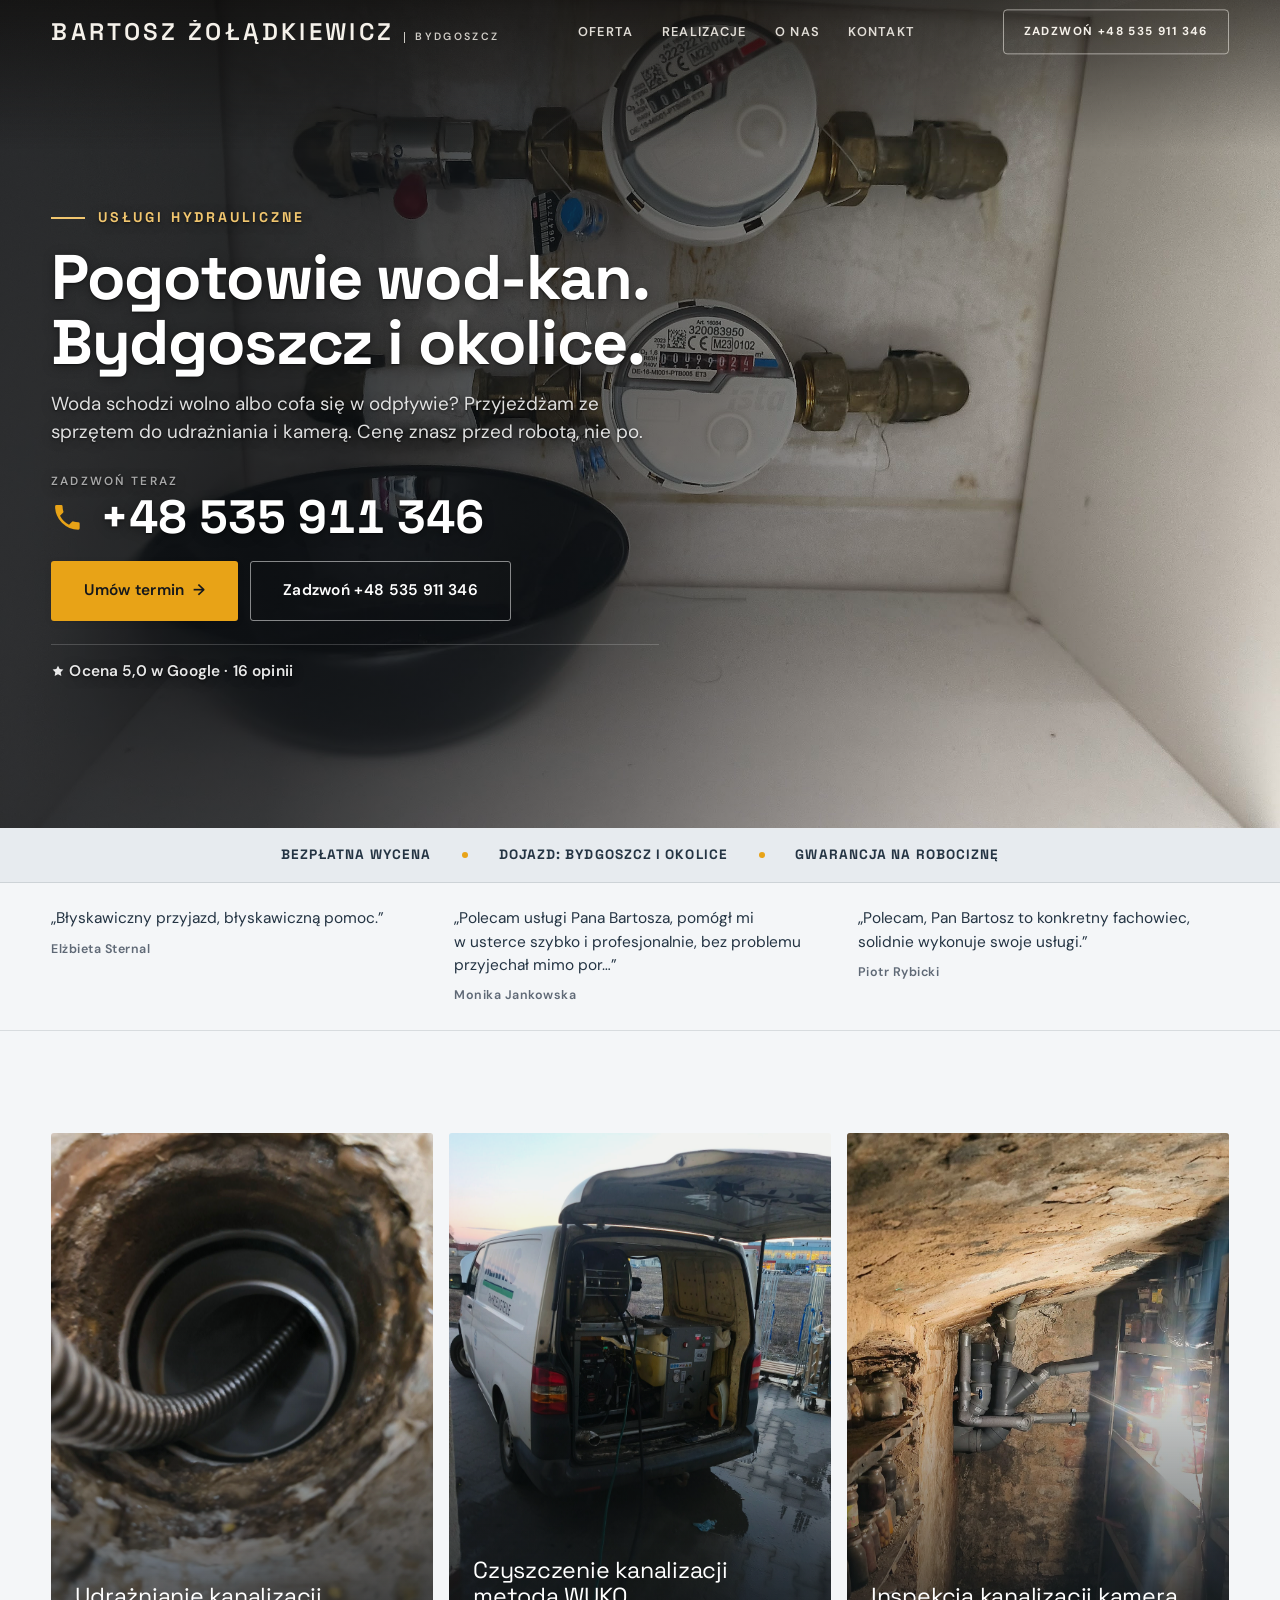
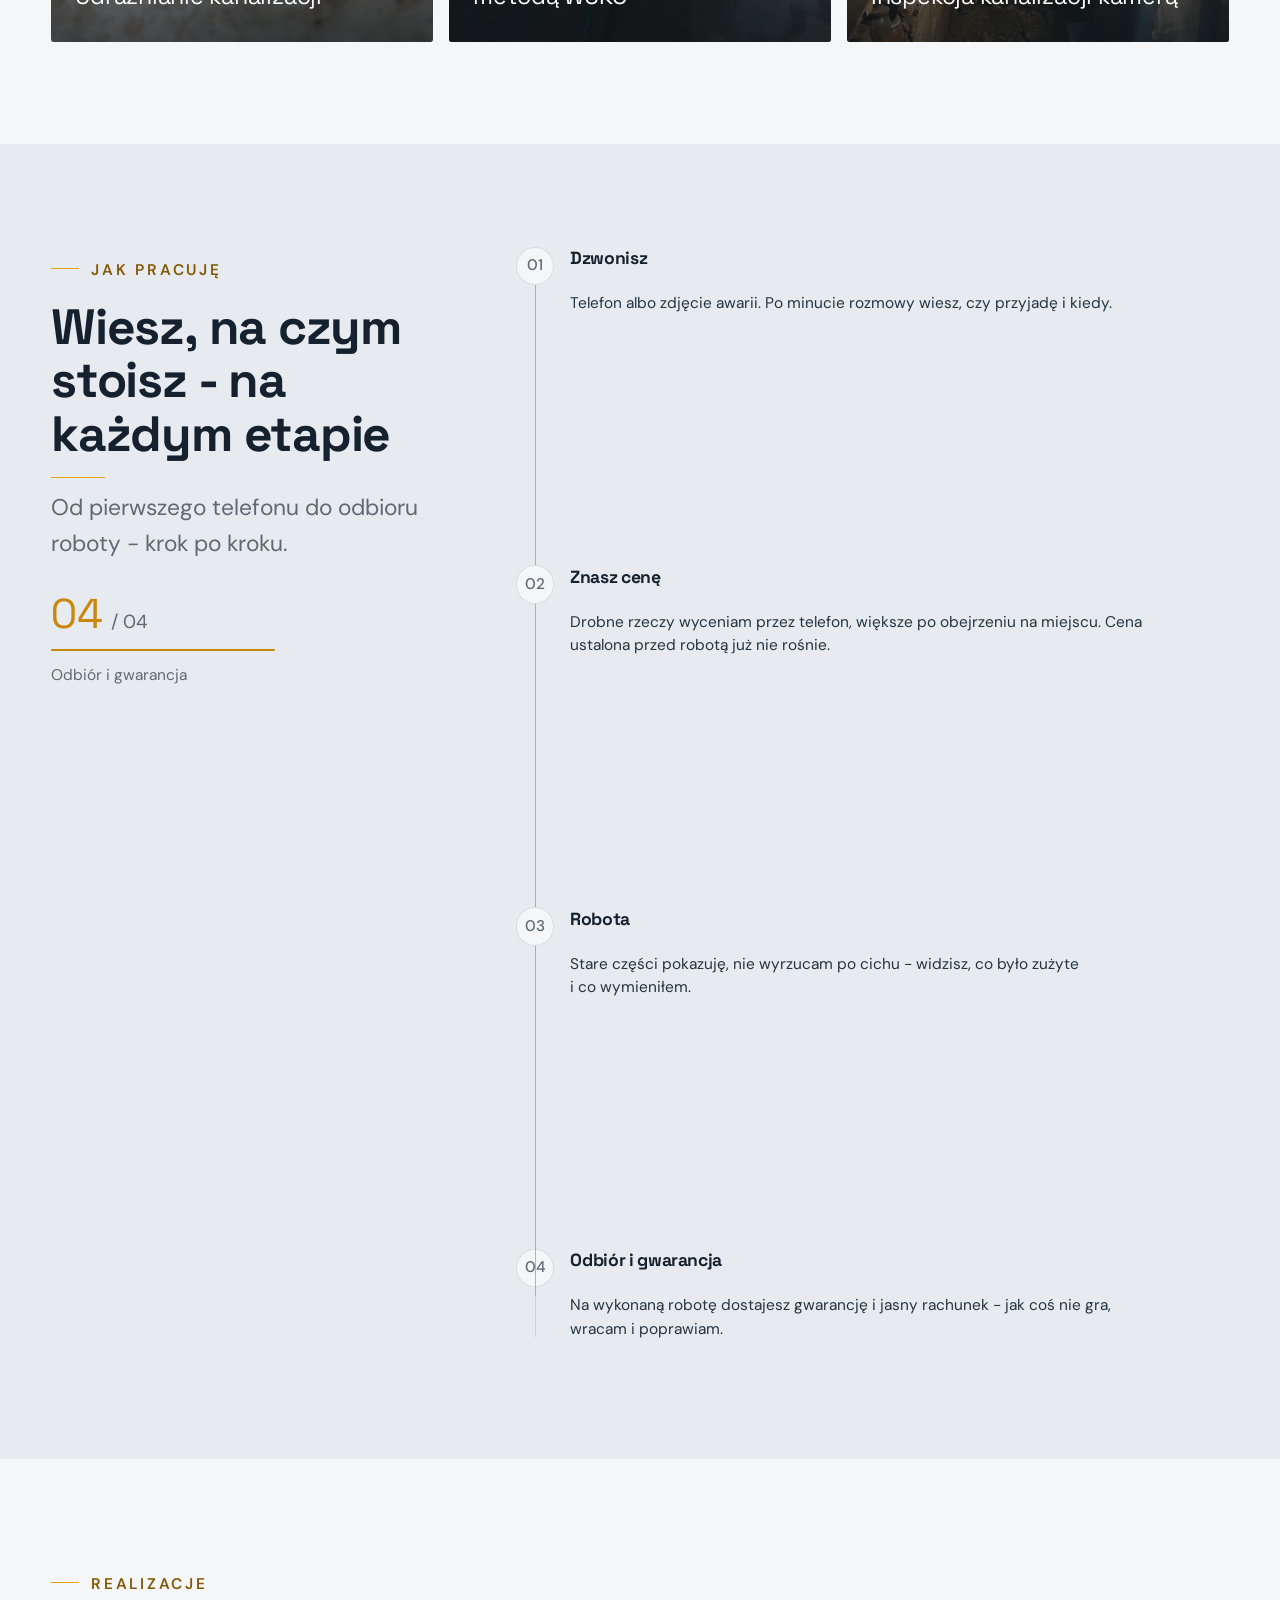
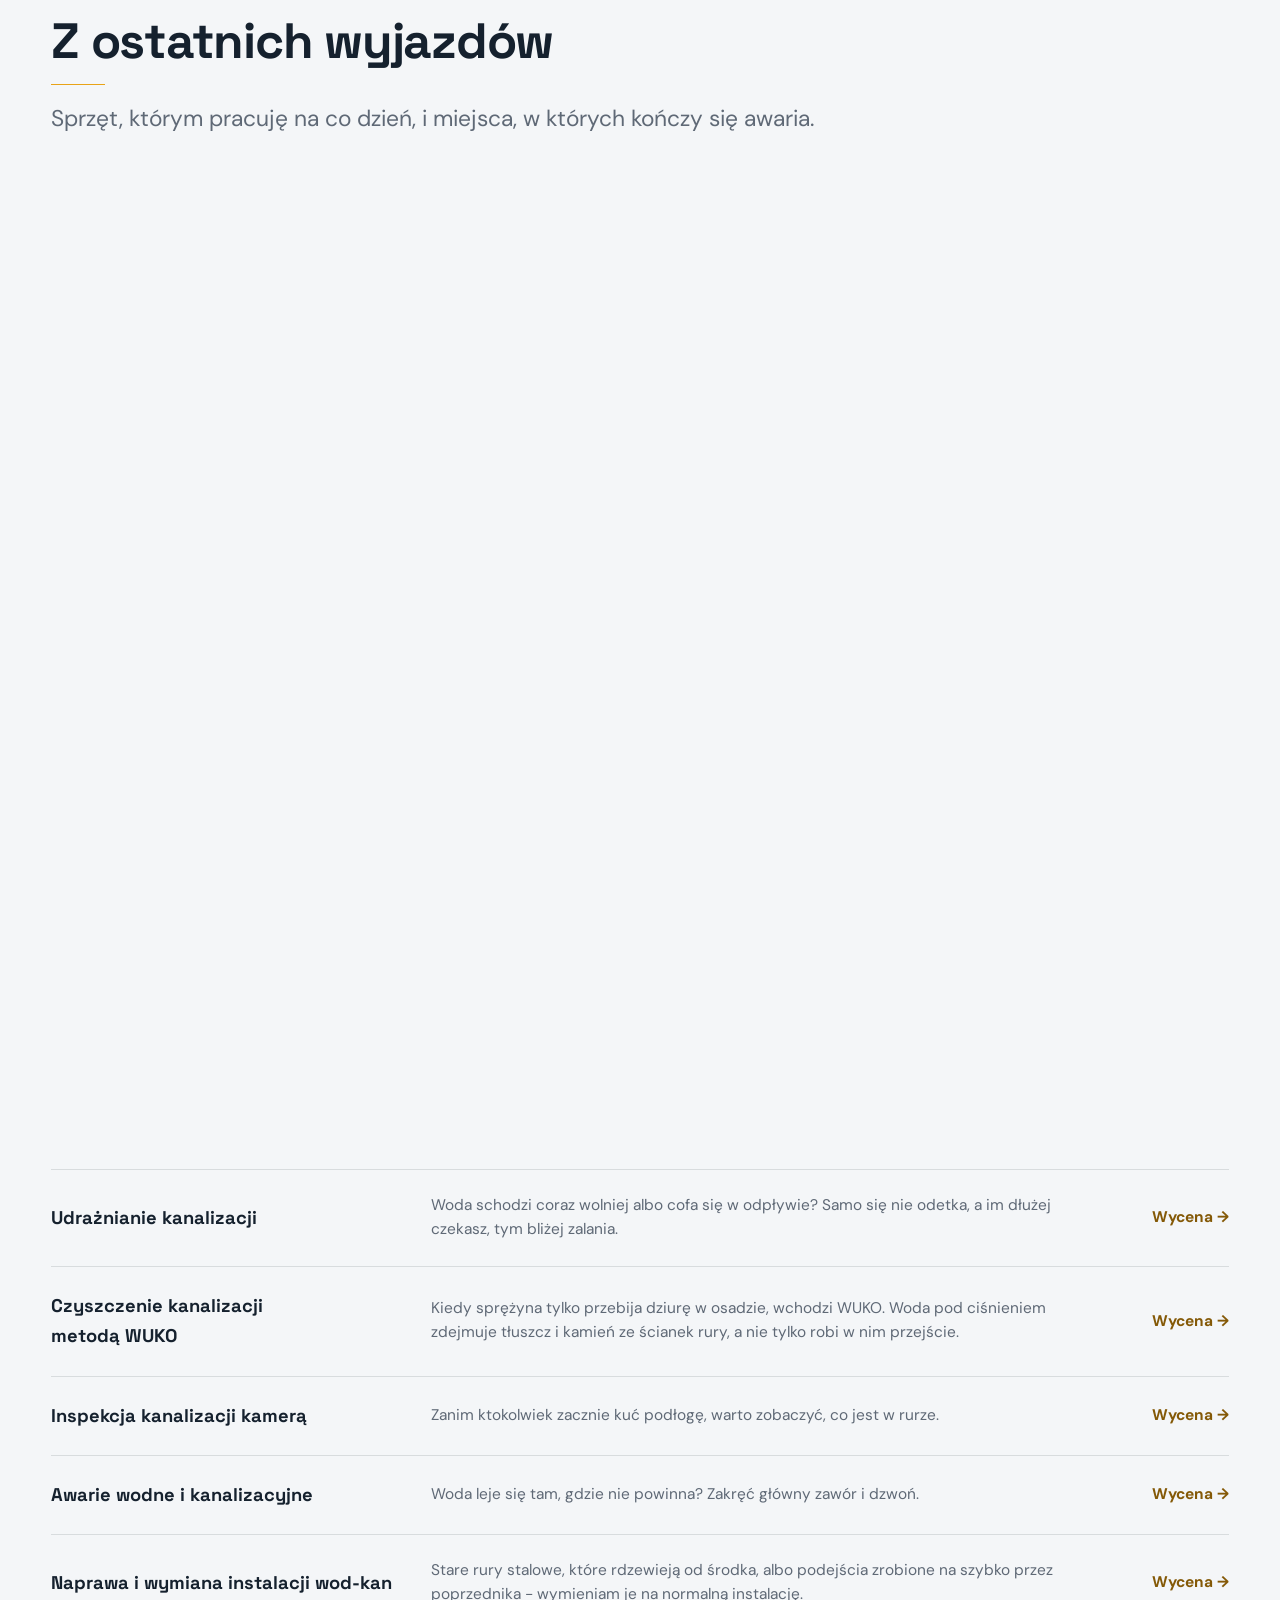
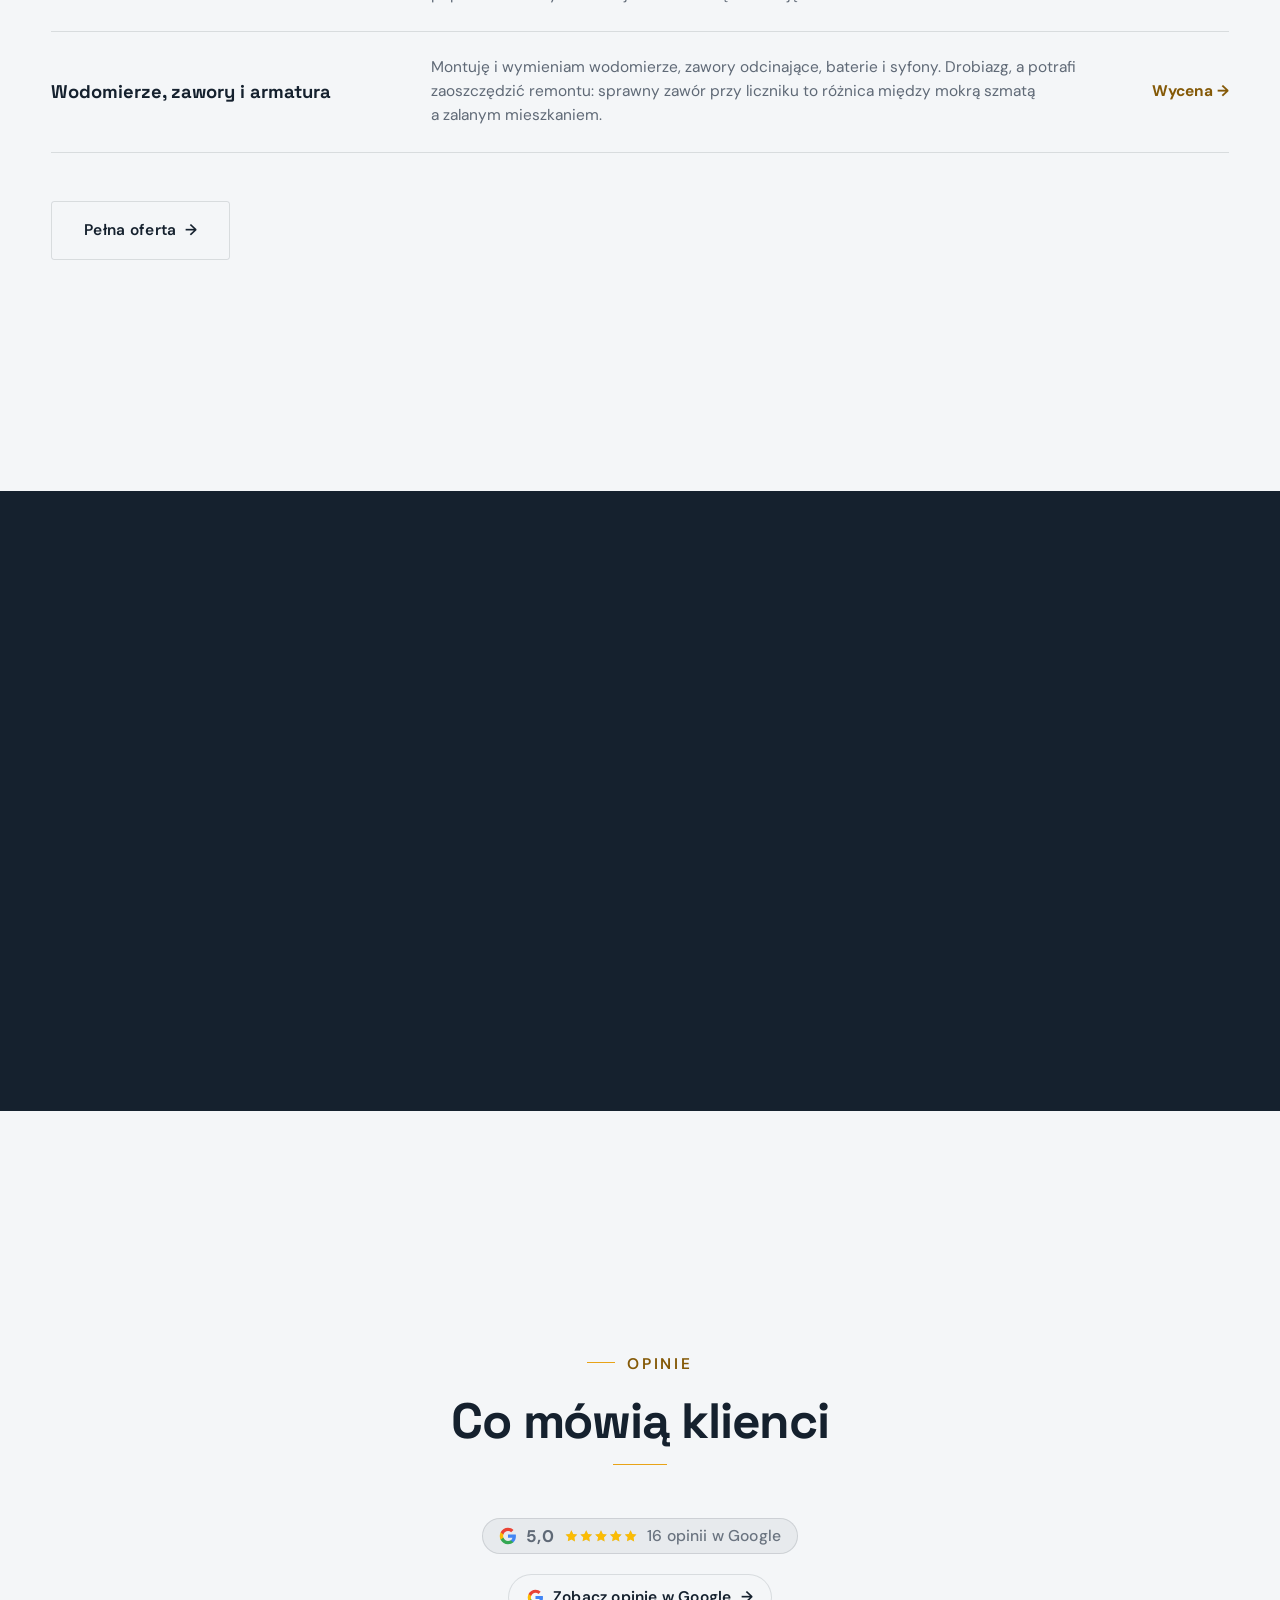
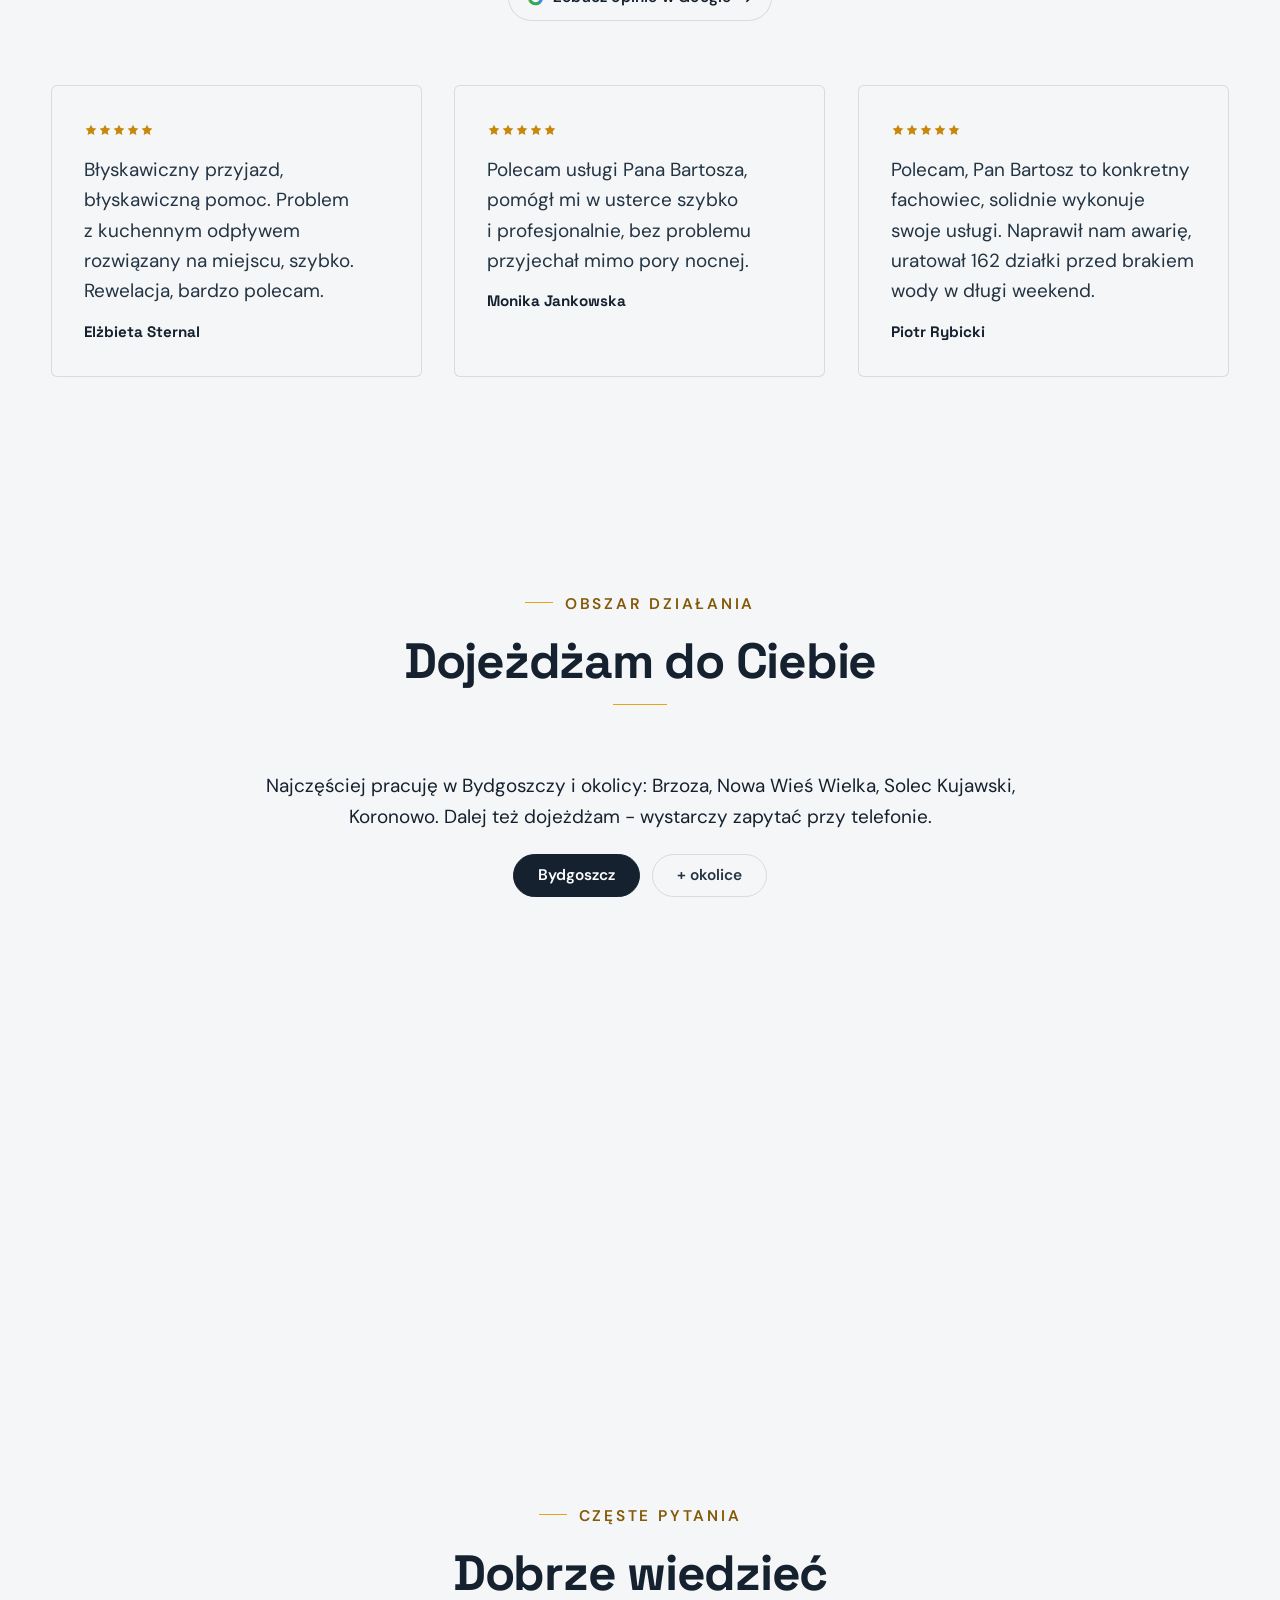
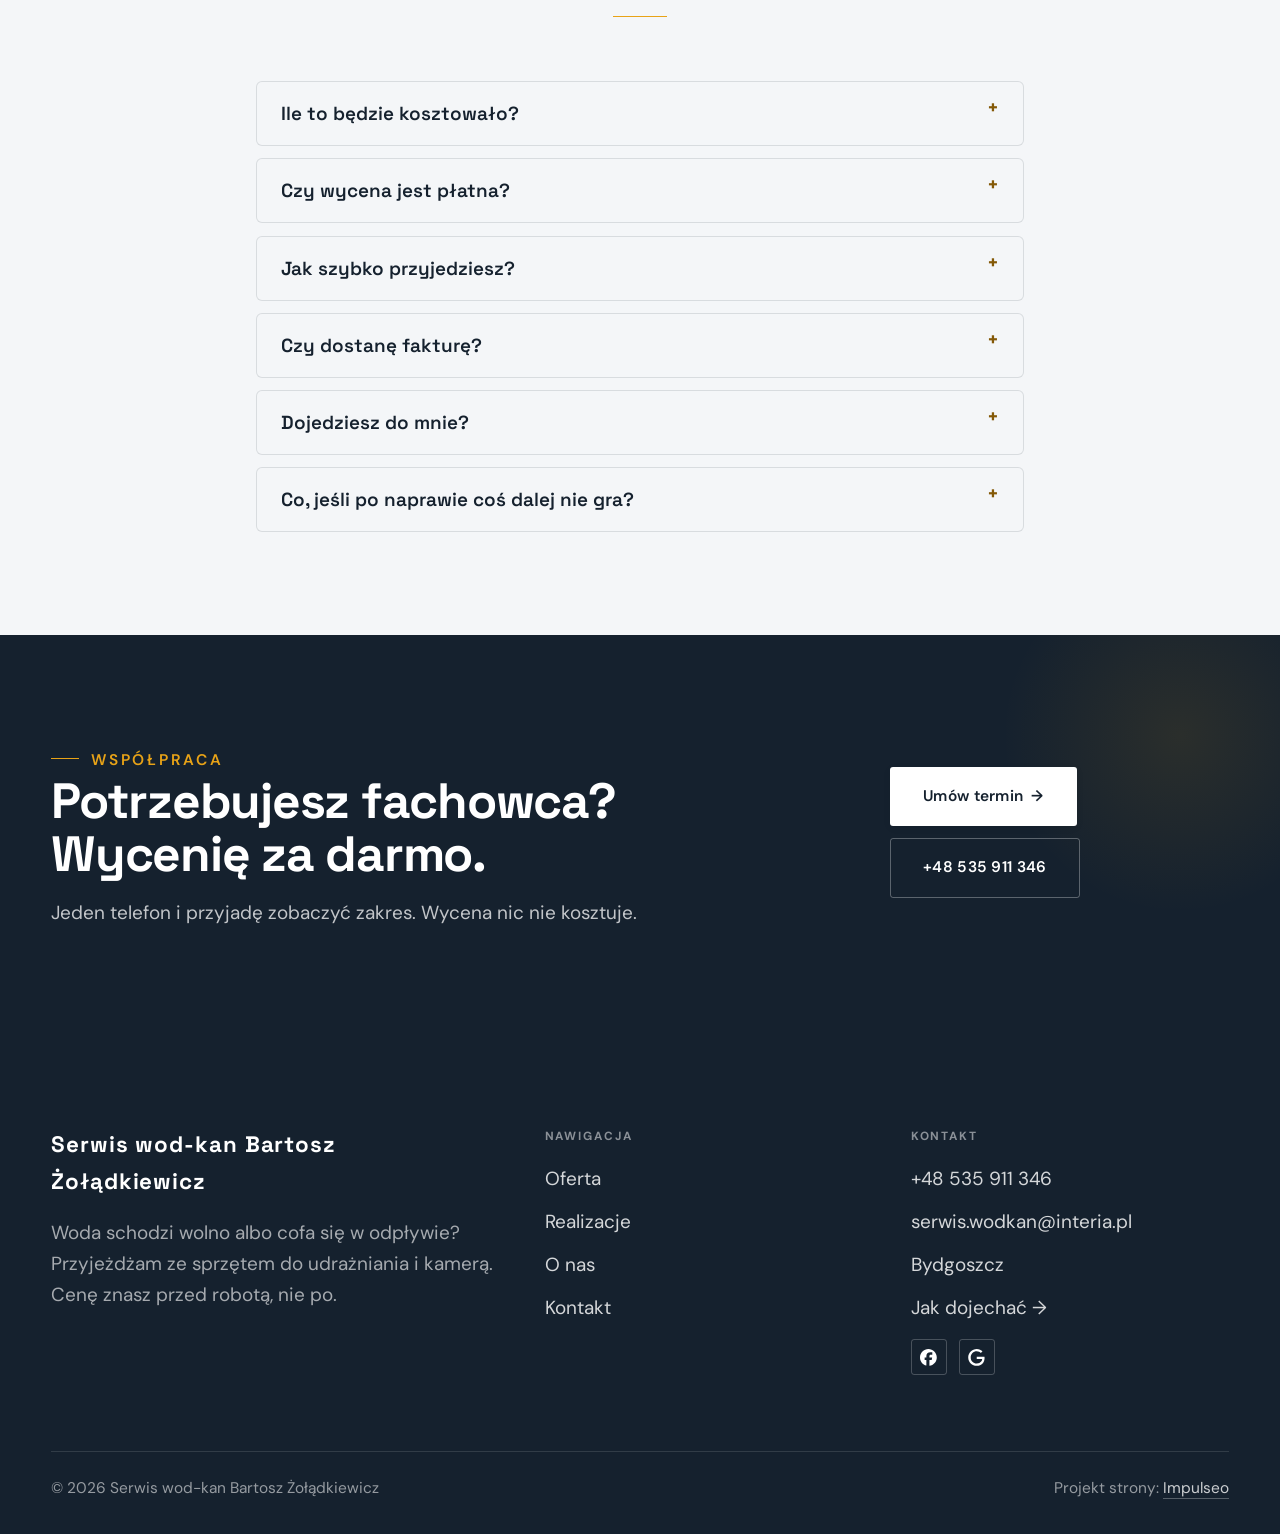
==== commit b82359d0: "deploy: znacznik wersji 0aded5d52ba5" ====
--- a/index.html
+++ b/index.html
@@ -22,6 +22,7 @@
 <link rel="preconnect" href="https://fonts.gstatic.com" crossorigin>
 <link href="https://fonts.googleapis.com/css2?family=Space+Grotesk:wght@500;600;700&family=DM+Sans:opsz,wght@9..40,400;9..40,500;9..40,600&display=swap" rel="stylesheet">
 <link rel="stylesheet" href="assets/styles.css?v=aef503f2">
+<meta name="nb-deploy" content="0aded5d52ba5">
 </head>
 <body>
 
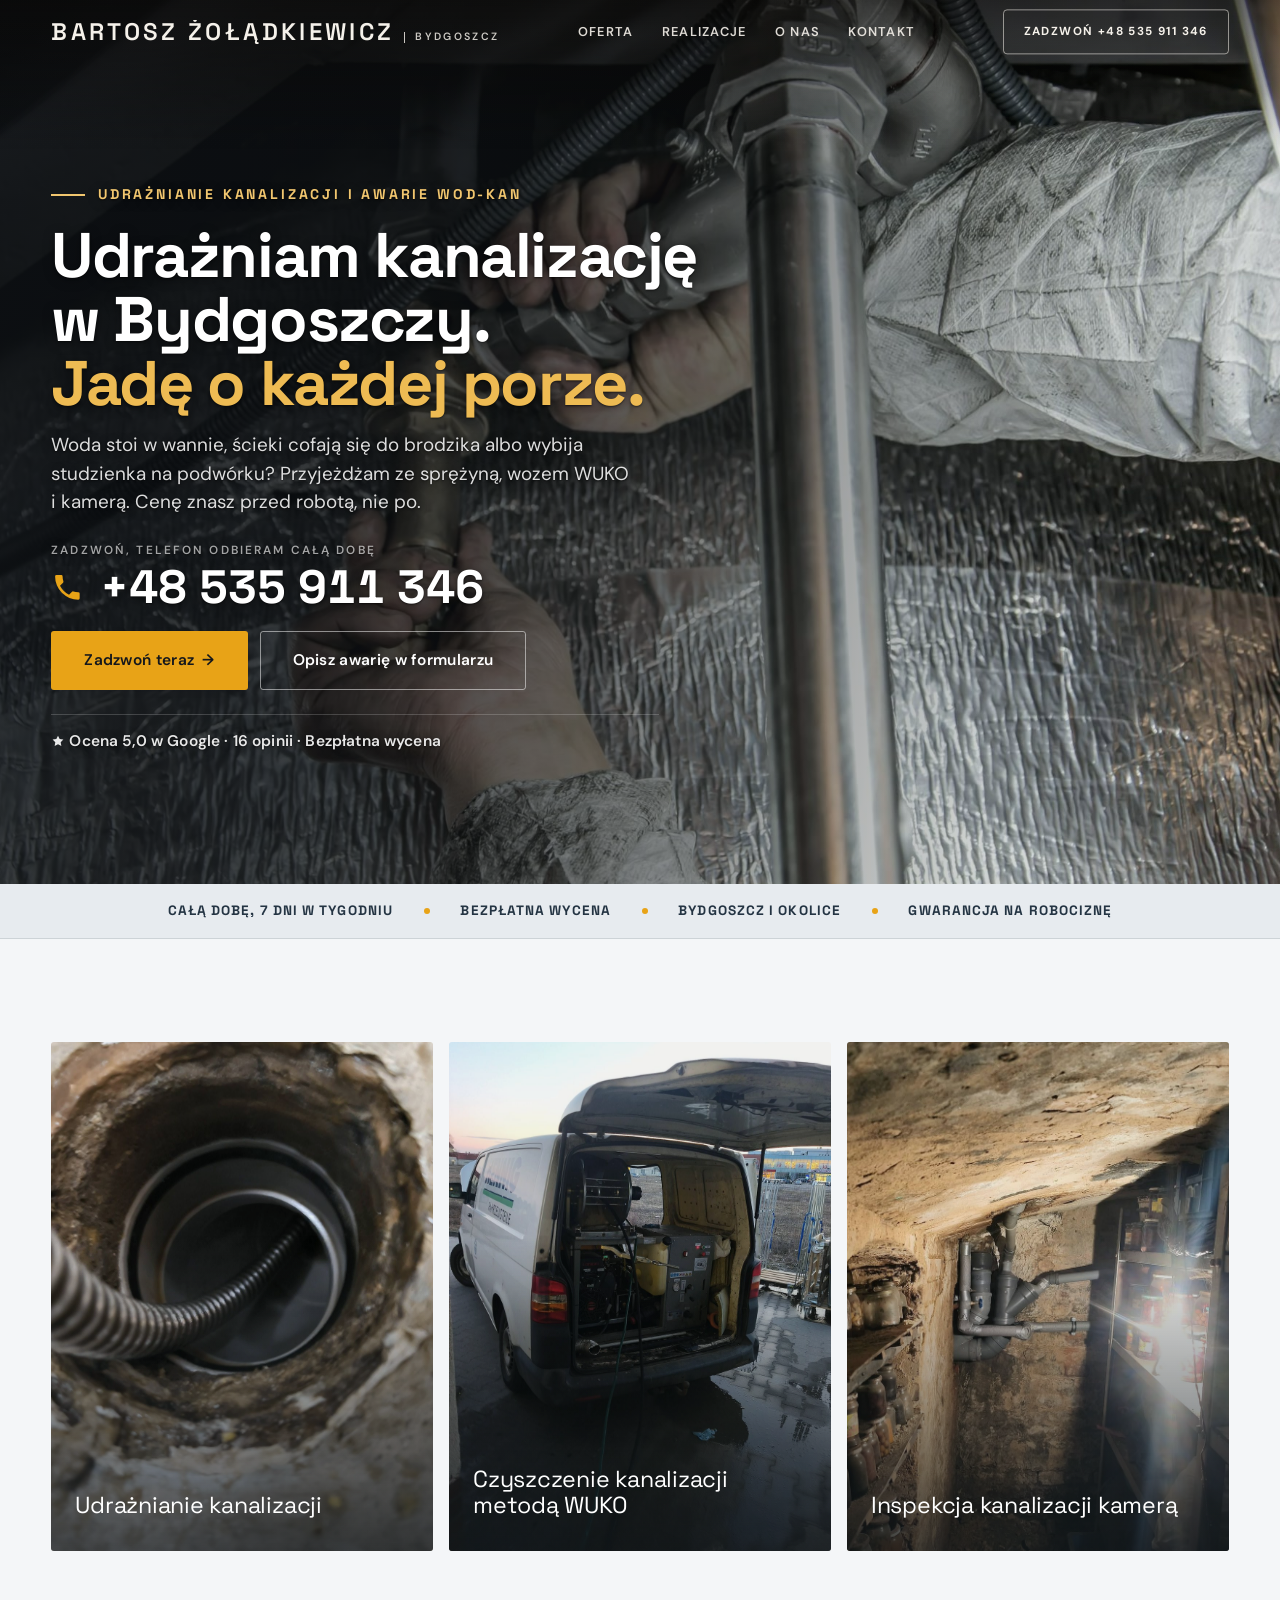
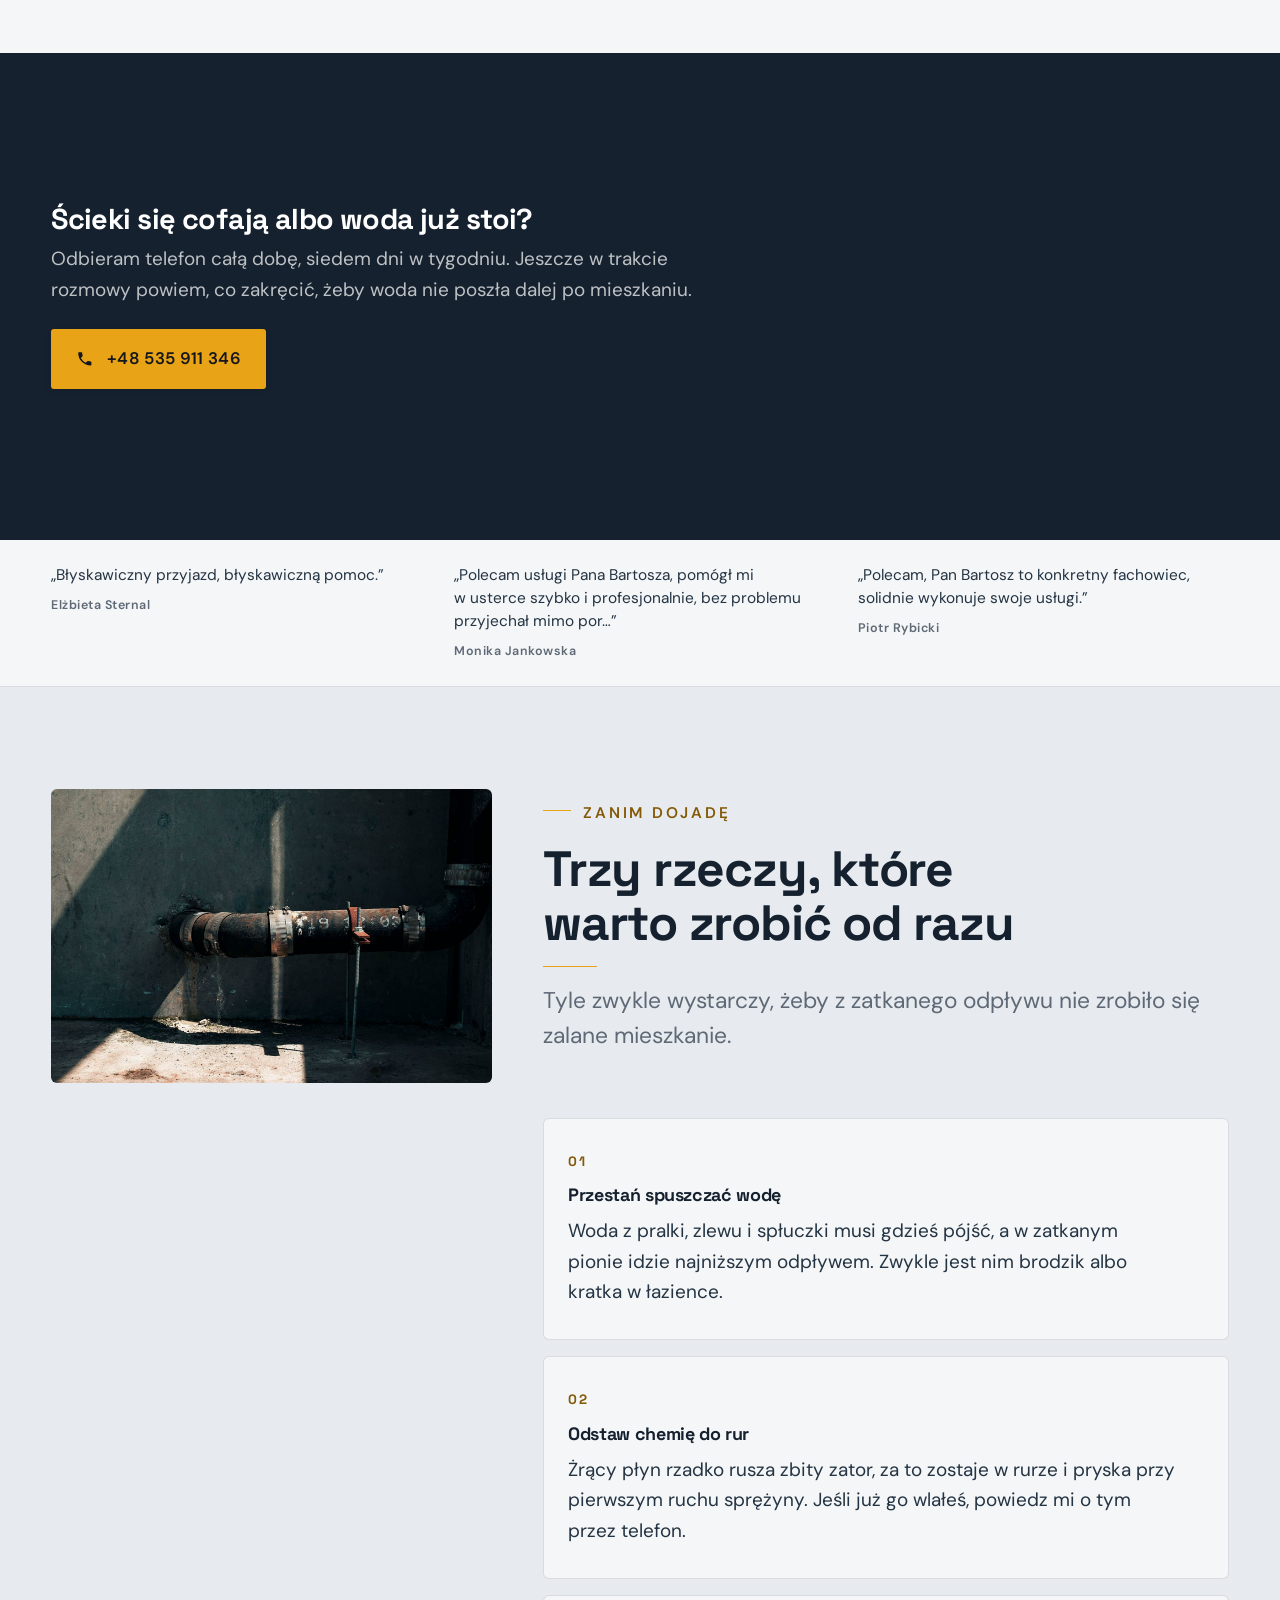
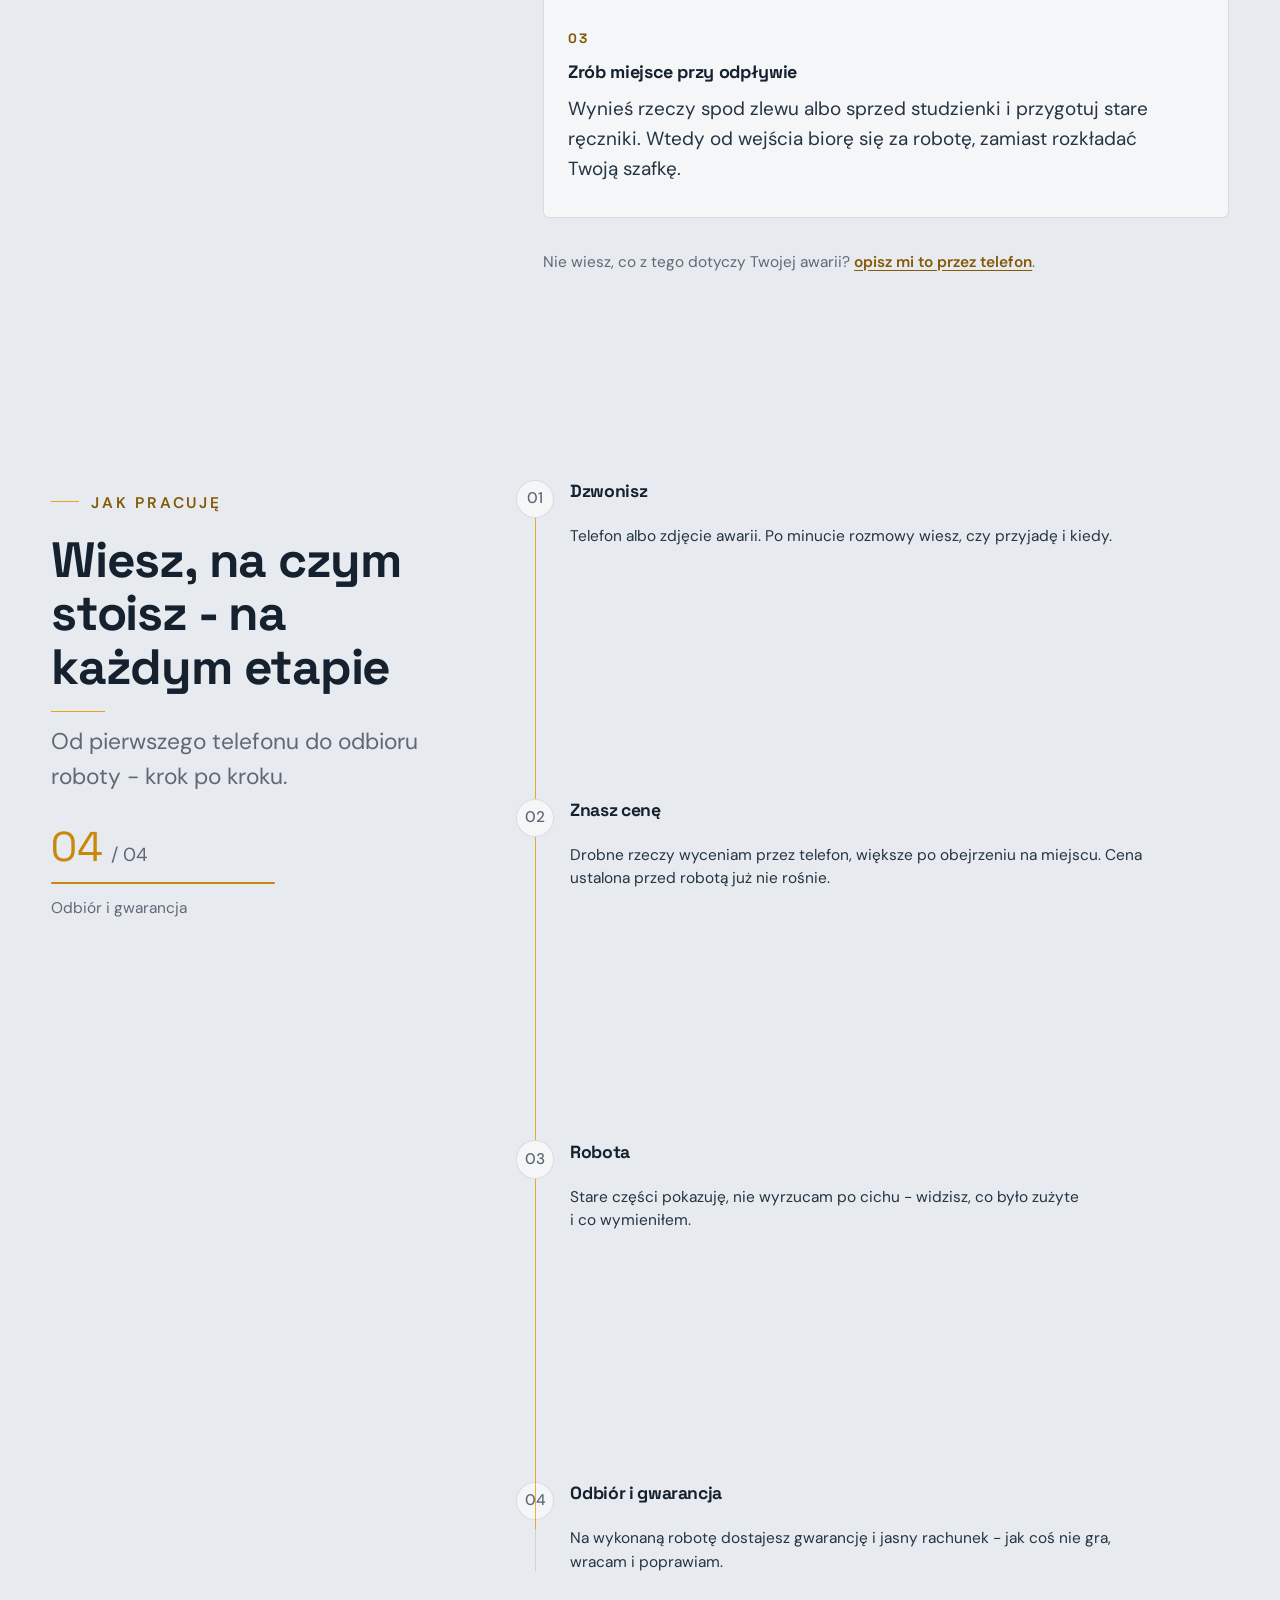
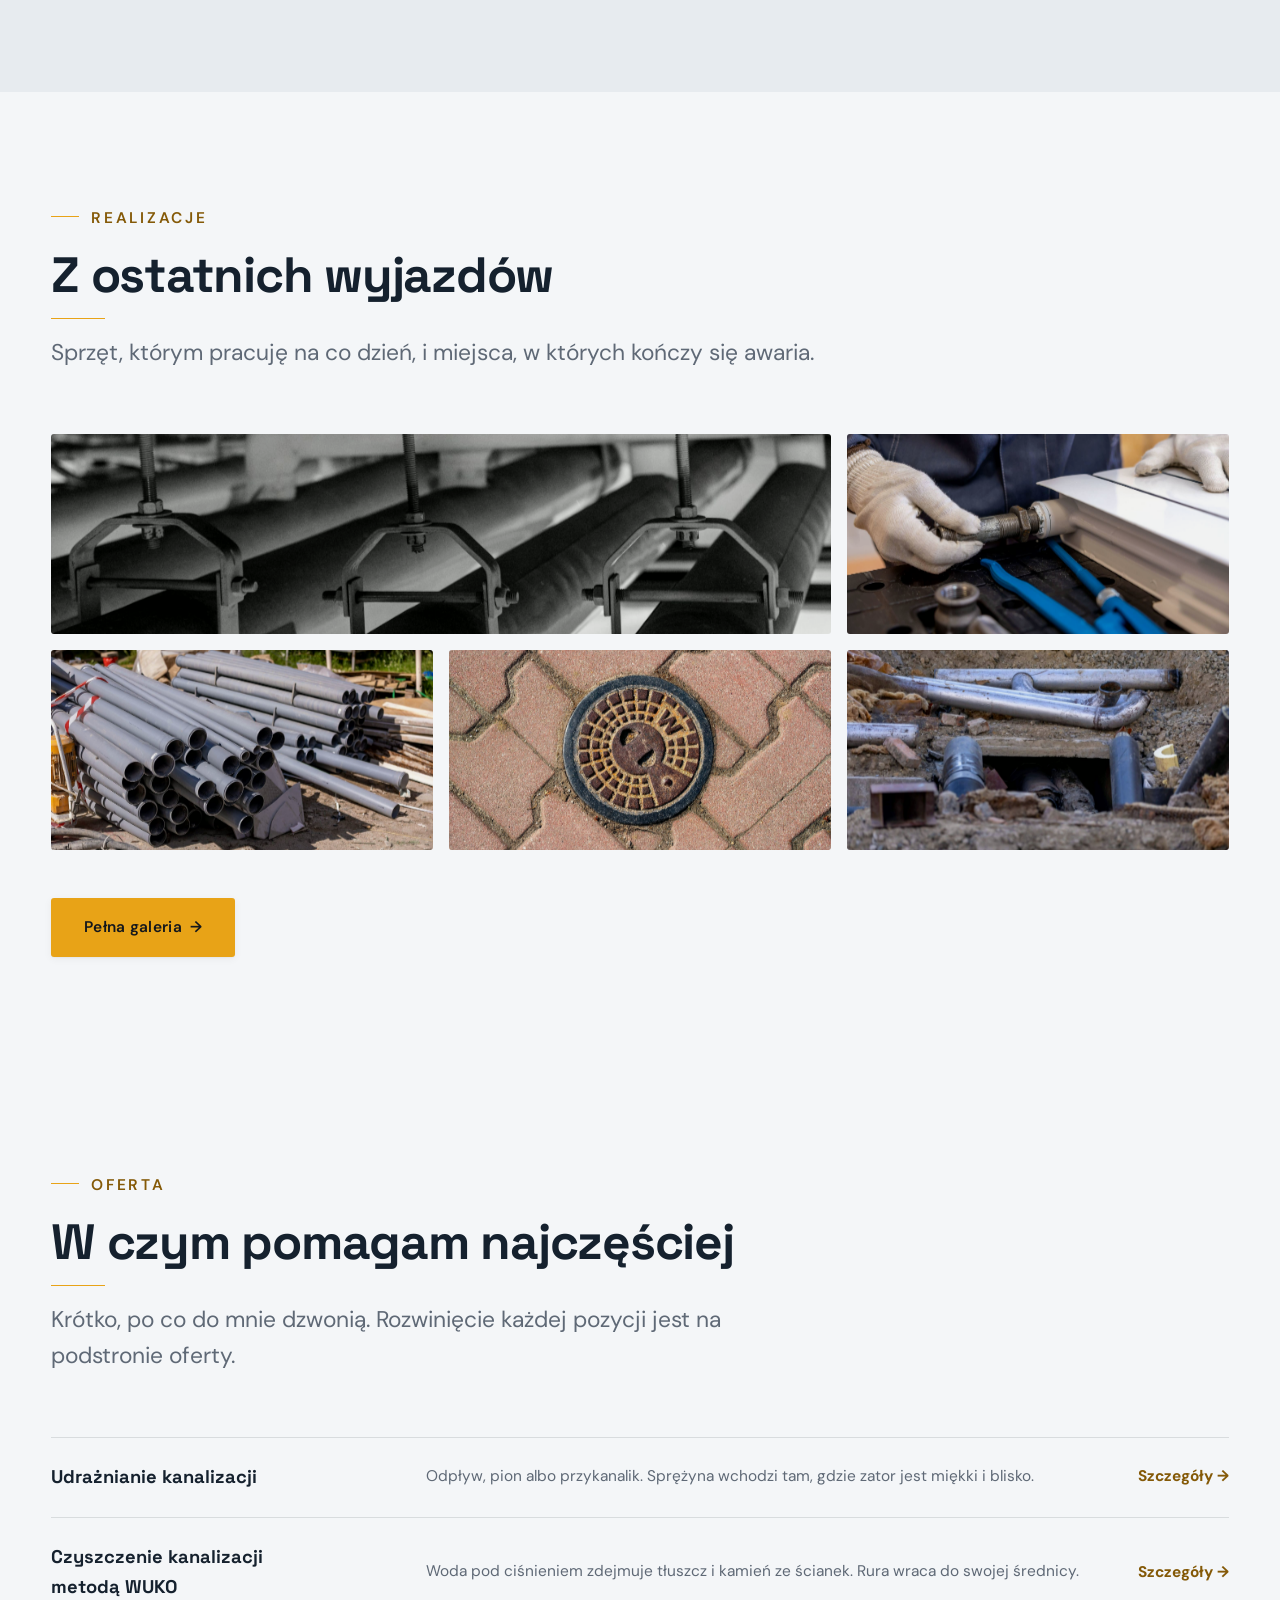
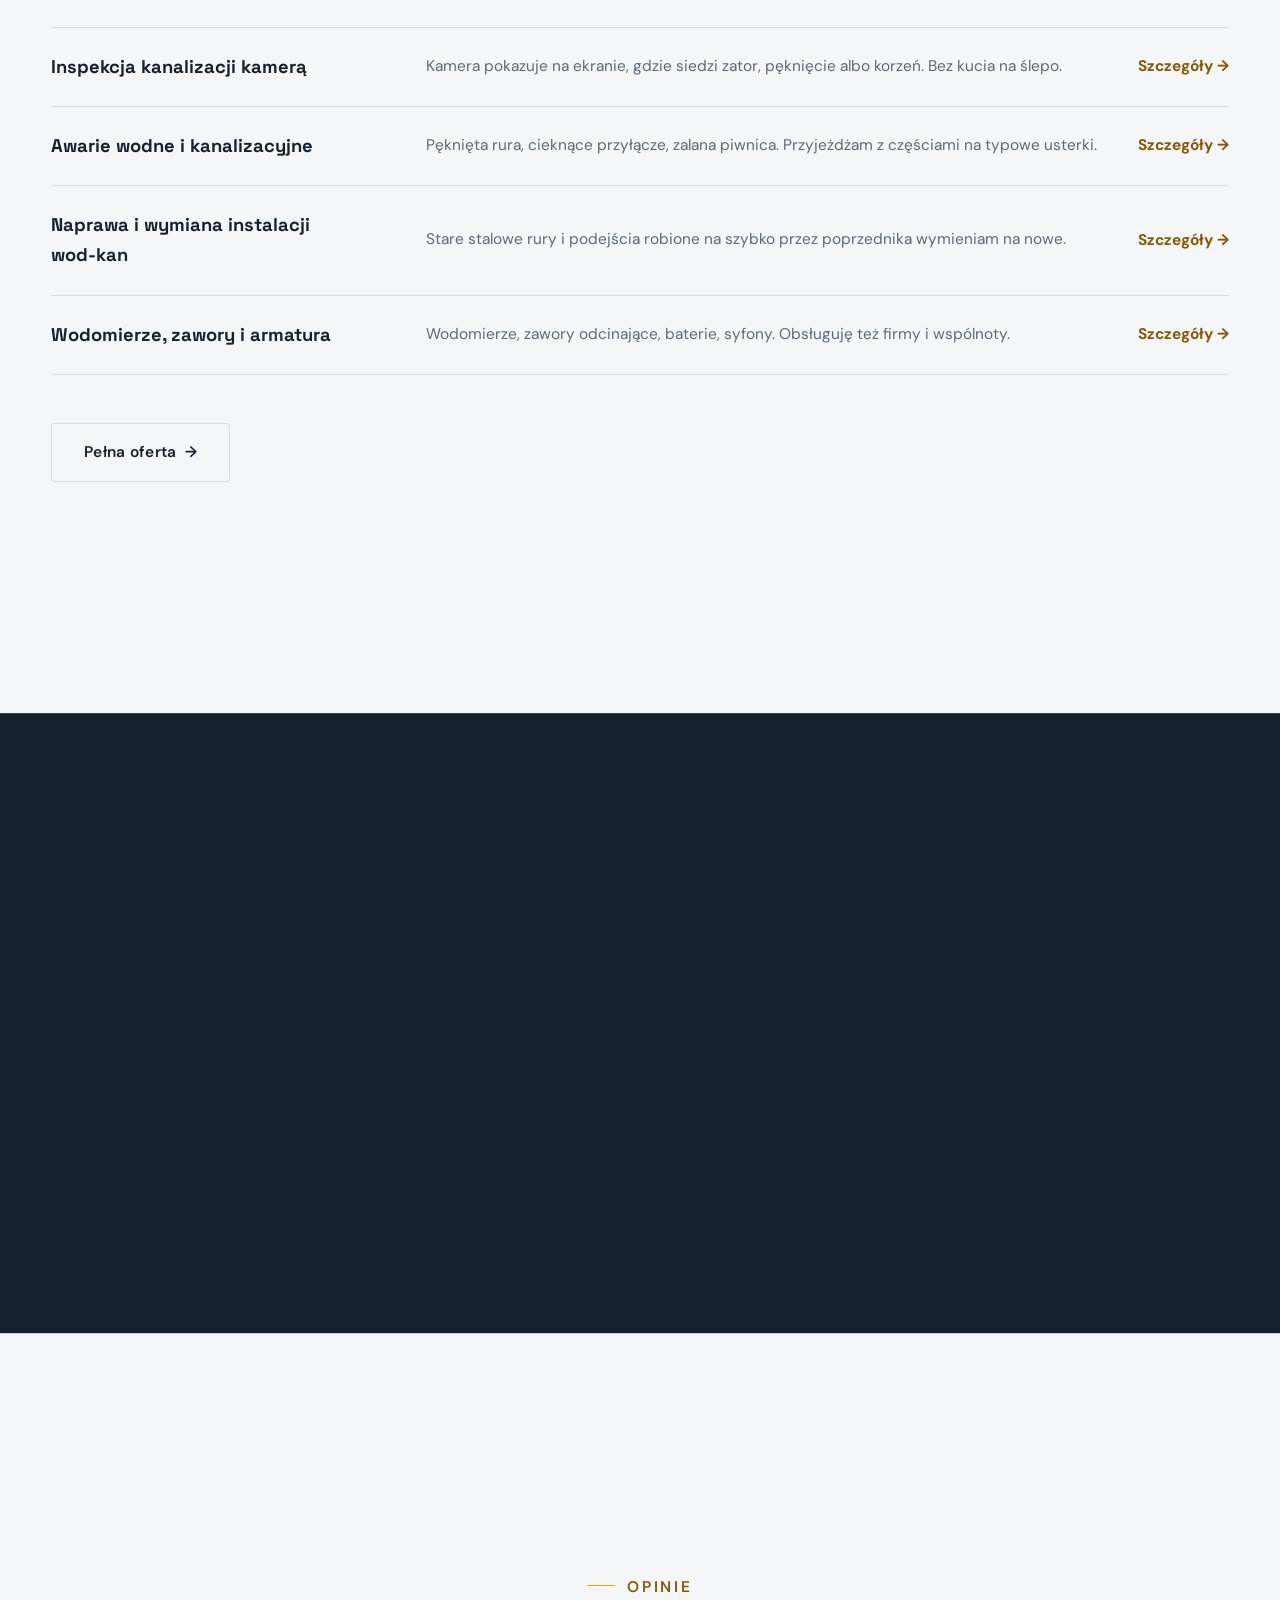
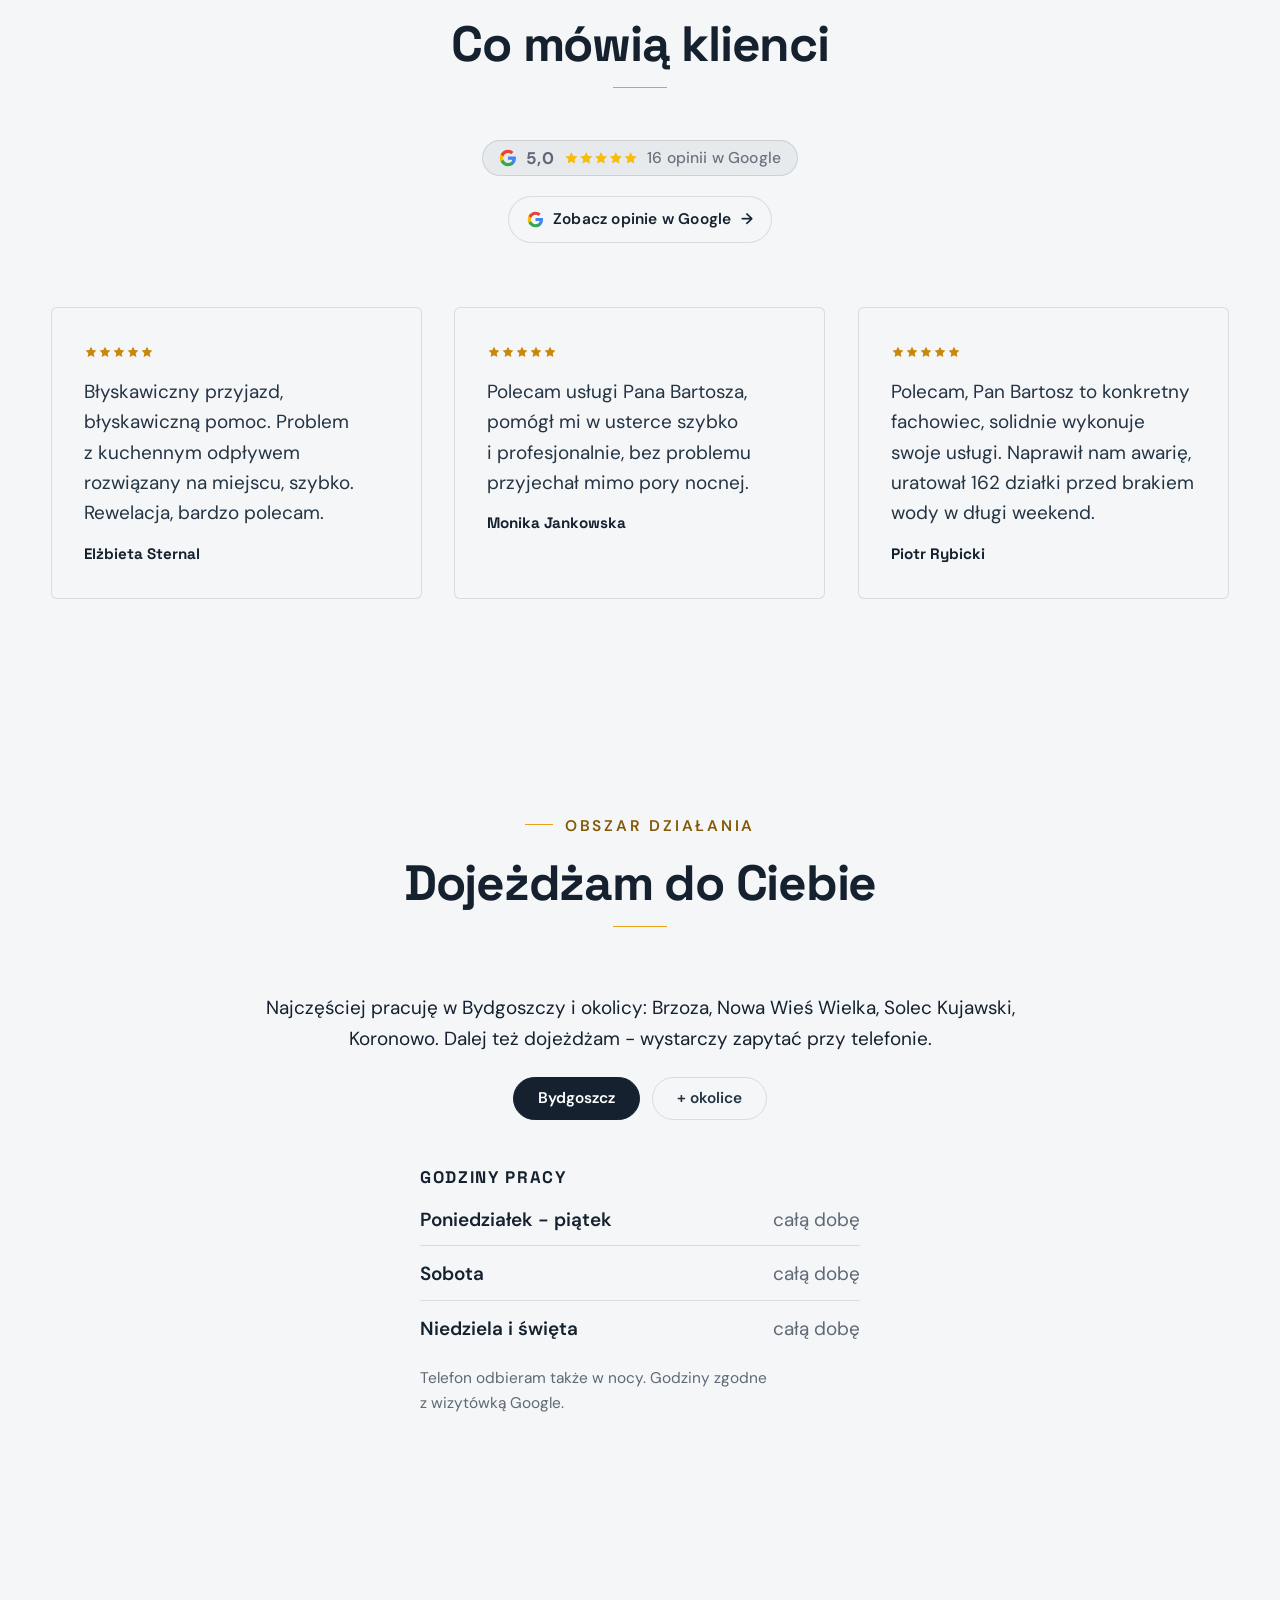
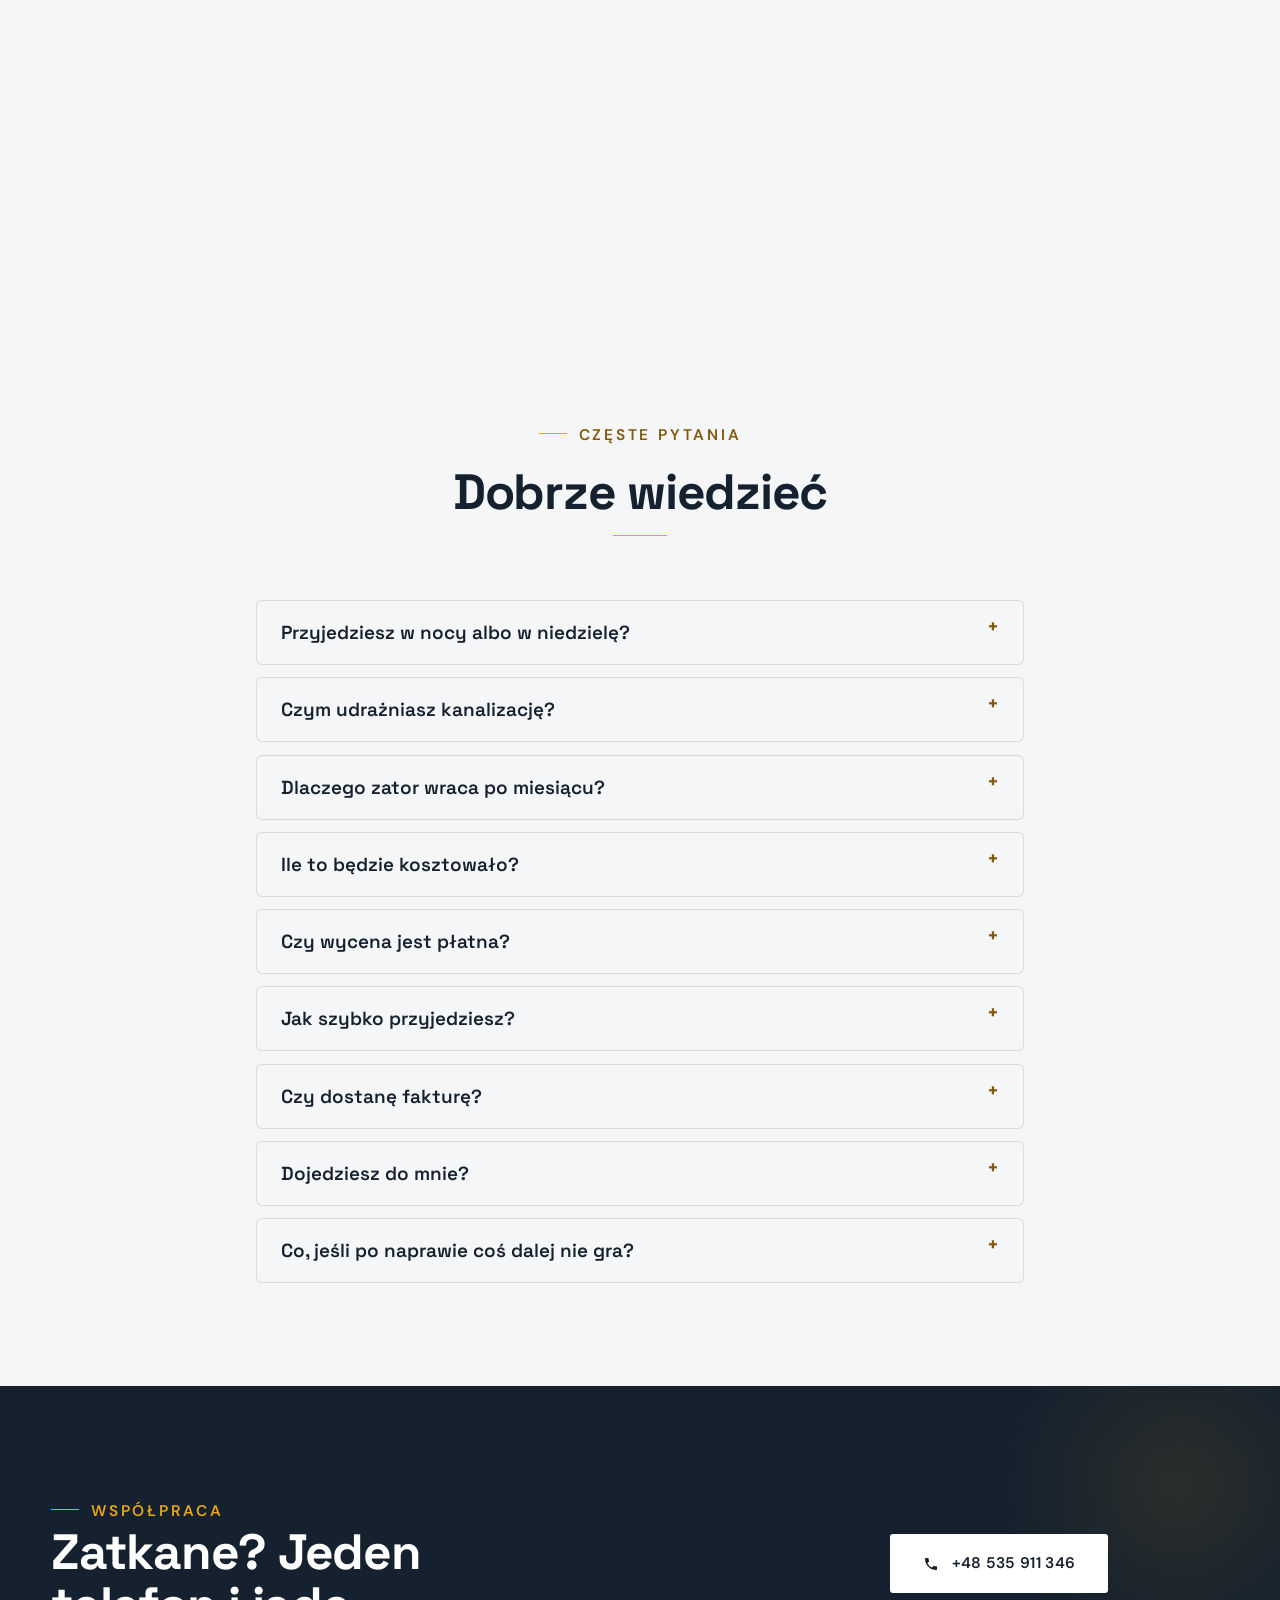
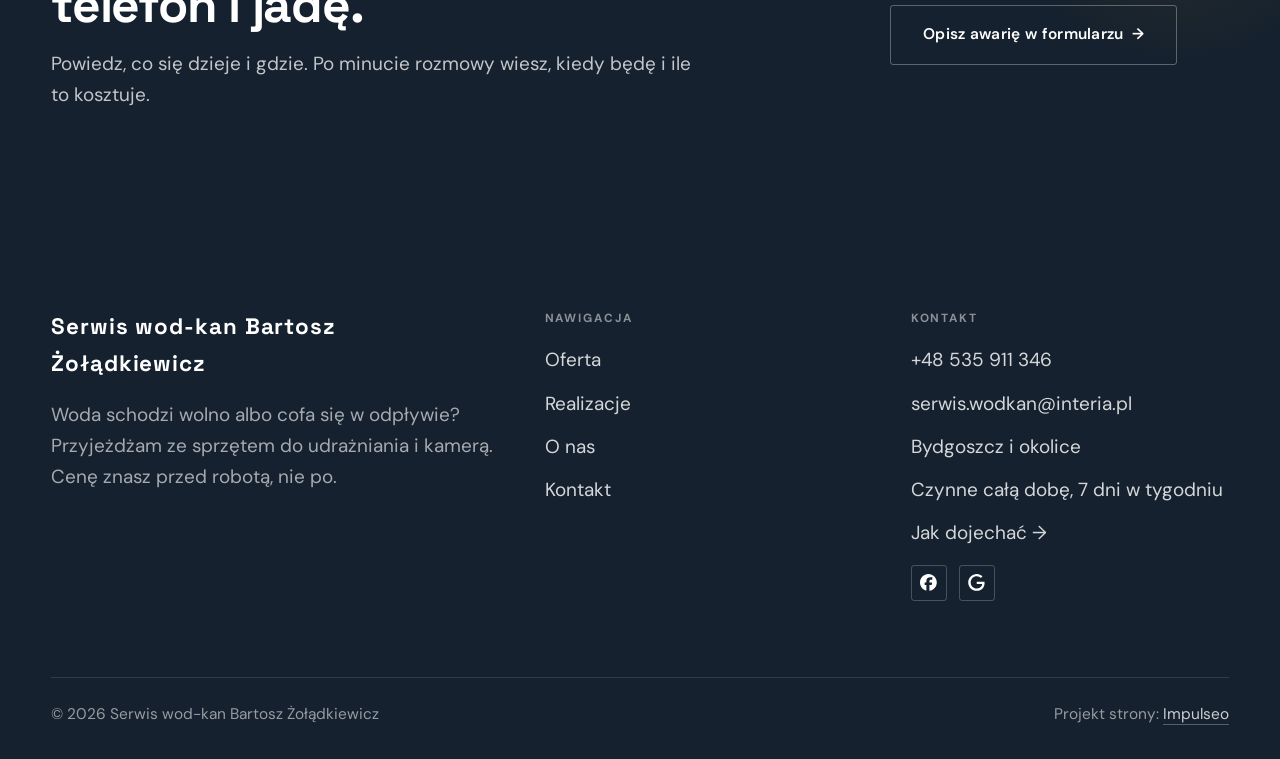
==== commit 40297a26: "[claude-edit][cmt:a990e0a7-2fea-43d7-8020-c302cca668fe] demo pod udrażnianie kanalizacji: hero i CTA" ====
--- a/index.html
+++ b/index.html
@@ -4,24 +4,24 @@
 <meta charset="UTF-8">
 <meta name="viewport" content="width=device-width, initial-scale=1.0">
 <title>Serwis wod-kan Bartosz Żołądkiewicz - udrażnianie kanalizacji i usługi wod-kan</title>
-<meta name="description" content="Udrażnianie i czyszczenie kanalizacji w Bydgoszczy: WUKO, inspekcja kamerą, awarie wodne, instalacje wod-kan. Cenę znasz przed robotą. Zadzwoń: +48 535 911 346.">
-<link rel="canonical" href="https://kris20032.github.io/serwis-wod-kan-bartosz-zoladkiewicz/">
+<meta name="description" content="Udrażnianie kanalizacji w Bydgoszczy i okolicach: sprężyna, WUKO, inspekcja kamerą. Telefon czynny całą dobę, 7 dni w tygodniu. Cenę znasz przed robotą. Zadzwoń: +48 535 911 346.">
+<link rel="canonical" href="https://impulseo-pl.github.io/serwis-wod-kan-bartosz-zoladkiewicz/">
 <meta name="robots" content="noindex, nofollow">
 <meta property="og:type" content="website">
 <meta property="og:locale" content="pl_PL">
 <meta property="og:site_name" content="Serwis wod-kan Bartosz Żołądkiewicz">
-<meta property="og:title" content="Serwis wod-kan Bartosz Żołądkiewicz - udrażnianie kanalizacji i usługi wod-kan">
-<meta property="og:description" content="Udrażnianie i czyszczenie kanalizacji w Bydgoszczy: WUKO, inspekcja kamerą, awarie wodne, instalacje wod-kan. Cenę znasz przed robotą. Zadzwoń: +48 535 911 346.">
-<meta property="og:url" content="https://kris20032.github.io/serwis-wod-kan-bartosz-zoladkiewicz/">
-<meta property="og:image" content="https://kris20032.github.io/serwis-wod-kan-bartosz-zoladkiewicz/img/og.jpg">
+<meta property="og:title" content="Udrażnianie kanalizacji Bydgoszcz - całą dobę - Serwis wod-kan Bartosz Żołądkiewicz">
+<meta property="og:description" content="Udrażnianie kanalizacji w Bydgoszczy i okolicach: sprężyna, WUKO, inspekcja kamerą. Telefon czynny całą dobę, 7 dni w tygodniu. Cenę znasz przed robotą. Zadzwoń: +48 535 911 346.">
+<meta property="og:url" content="https://impulseo-pl.github.io/serwis-wod-kan-bartosz-zoladkiewicz/">
+<meta property="og:image" content="https://impulseo-pl.github.io/serwis-wod-kan-bartosz-zoladkiewicz/img/og.jpg">
 <meta property="og:image:width" content="1200">
 <meta property="og:image:height" content="630">
 <meta name="twitter:card" content="summary_large_image">
-<script type="application/ld+json">{"@context": "https://schema.org", "@type": "Plumber", "name": "Serwis wod-kan Bartosz Żołądkiewicz", "url": "https://kris20032.github.io/serwis-wod-kan-bartosz-zoladkiewicz/", "telephone": "+48535911346", "image": "https://kris20032.github.io/serwis-wod-kan-bartosz-zoladkiewicz/img/og.jpg", "areaServed": "Bydgoszcz", "sameAs": ["https://www.facebook.com/profile.php?id=61592146282906", "https://www.google.com/maps?cid=15929788150945494113"]}</script>
+<script type="application/ld+json">{"@context": "https://schema.org", "@type": "Plumber", "name": "Serwis wod-kan Bartosz \u017bo\u0142\u0105dkiewicz", "url": "https://impulseo-pl.github.io/serwis-wod-kan-bartosz-zoladkiewicz/", "telephone": "+48535911346", "email": "serwis.wodkan@interia.pl", "image": "https://impulseo-pl.github.io/serwis-wod-kan-bartosz-zoladkiewicz/img/og.jpg", "address": {"@type": "PostalAddress", "addressLocality": "Bydgoszcz", "addressCountry": "PL"}, "areaServed": ["Bydgoszcz", "Brzoza", "Nowa Wie\u015b Wielka", "Solec Kujawski", "Koronowo"], "openingHoursSpecification": [{"@type": "OpeningHoursSpecification", "dayOfWeek": ["Monday","Tuesday","Wednesday","Thursday","Friday","Saturday","Sunday"], "opens": "00:00", "closes": "23:59"}], "aggregateRating": {"@type": "AggregateRating", "ratingValue": "5.0", "reviewCount": "16"}, "makesOffer": [{"@type": "Offer", "itemOffered": {"@type": "Service", "name": "Udra\u017cnianie kanalizacji"}}, {"@type": "Offer", "itemOffered": {"@type": "Service", "name": "Czyszczenie kanalizacji metod\u0105 WUKO"}}, {"@type": "Offer", "itemOffered": {"@type": "Service", "name": "Inspekcja kanalizacji kamer\u0105"}}], "sameAs": ["https://www.facebook.com/profile.php?id=61592146282906", "https://www.google.com/maps?cid=15929788150945494113"]}</script>
 <link rel="preconnect" href="https://fonts.googleapis.com">
 <link rel="preconnect" href="https://fonts.gstatic.com" crossorigin>
 <link href="https://fonts.googleapis.com/css2?family=Space+Grotesk:wght@500;600;700&family=DM+Sans:opsz,wght@9..40,400;9..40,500;9..40,600&display=swap" rel="stylesheet">
-<link rel="stylesheet" href="assets/styles.css?v=aef503f2">
+<link rel="stylesheet" href="assets/styles.css?v=b7c41d90">
 <meta name="nb-deploy" content="0aded5d52ba5">
 </head>
 <body>
@@ -42,24 +42,42 @@
 
 <main>
 <section class="hero-fach">
-  <img class="hf-photo" src="img/hero.jpg" fetchpriority="high" data-rotate="img/g3.jpg|img/g4.jpg" alt="Serwis wod-kan Bartosz Żołądkiewicz" width="1840" height="1218">
+  <img class="hf-photo" src="img/hero.jpg" fetchpriority="high" alt="Udrażnianie kanalizacji i usługi wod-kan w Bydgoszczy" width="1840" height="1218">
   <div class="hf-panel">
     <div class="hf-inner">
-      <span class="hf-kicker">Usługi hydrauliczne</span>
-      <h1 class="hf-title">Pogotowie wod-kan. Bydgoszcz i okolice. <em></em></h1>
-      <p class="hf-lead">Woda schodzi wolno albo cofa się w odpływie? Przyjeżdżam ze sprzętem do udrażniania i kamerą. Cenę znasz przed robotą, nie po.</p>
-      <a class="hf-phone" href="tel:+48535911346"><span class="hf-phone-lab">Zadzwoń teraz</span><span class="hf-phone-num"><svg class="ico-tel" width="16" height="16" viewBox="0 0 24 24" fill="none" aria-hidden="true"><path d="M6.6 10.8a15.5 15.5 0 0 0 6.6 6.6l2.2-2.2a1 1 0 0 1 1-.24 11.4 11.4 0 0 0 3.6.58 1 1 0 0 1 1 1V20a1 1 0 0 1-1 1A17 17 0 0 1 3 4a1 1 0 0 1 1-1h3.5a1 1 0 0 1 1 1c0 1.25.2 2.46.58 3.6a1 1 0 0 1-.25 1l-2.23 2.2Z" fill="currentColor"/></svg> +48 535 911 346</span></a>
+      <span class="hf-kicker">Udrażnianie kanalizacji i awarie wod-kan</span>
+      <h1 class="hf-title">Udrażniam kanalizację w Bydgoszczy. <em>Jadę o każdej porze.</em></h1>
+      <p class="hf-lead">Woda stoi w wannie, ścieki cofają się do brodzika albo wybija studzienka na podwórku? Przyjeżdżam ze sprężyną, wozem WUKO i kamerą. Cenę znasz przed robotą, nie po.</p>
+      <a class="hf-phone" href="tel:+48535911346"><span class="hf-phone-lab">Zadzwoń, telefon odbieram całą dobę</span><span class="hf-phone-num"><svg class="ico-tel" width="16" height="16" viewBox="0 0 24 24" fill="none" aria-hidden="true"><path d="M6.6 10.8a15.5 15.5 0 0 0 6.6 6.6l2.2-2.2a1 1 0 0 1 1-.24 11.4 11.4 0 0 0 3.6.58 1 1 0 0 1 1 1V20a1 1 0 0 1-1 1A17 17 0 0 1 3 4a1 1 0 0 1 1-1h3.5a1 1 0 0 1 1 1c0 1.25.2 2.46.58 3.6a1 1 0 0 1-.25 1l-2.23 2.2Z" fill="currentColor"/></svg> +48 535 911 346</span></a>
       <div class="hf-actions">
-        <a href="kontakt.html" class="btn btn-accent">Umów termin <span class="arr">→</span></a>
-        <a href="tel:+48535911346" class="btn btn-ghost hf-ghost">Zadzwoń +48 535 911 346</a>
-      </div>
-      <div class="hf-trust"><svg class="ico-star" width="14" height="14" viewBox="0 0 24 24" style="vertical-align:-2px" aria-hidden="true"><path d="M12 2.8l2.85 5.8 6.4.93-4.63 4.5 1.1 6.37L12 17.4l-5.72 3 1.1-6.37-4.63-4.5 6.4-.93L12 2.8Z" fill="currentColor"/></svg> Ocena 5,0 w Google · 16 opinii</div>
+        <a href="tel:+48535911346" class="btn btn-accent">Zadzwoń teraz <span class="arr">→</span></a>
+        <a href="kontakt.html" class="btn btn-ghost hf-ghost">Opisz awarię w formularzu</a>
+      </div>
+      <div class="hf-trust"><svg class="ico-star" width="14" height="14" viewBox="0 0 24 24" style="vertical-align:-2px" aria-hidden="true"><path d="M12 2.8l2.85 5.8 6.4.93-4.63 4.5 1.1 6.37L12 17.4l-5.72 3 1.1-6.37-4.63-4.5 6.4-.93L12 2.8Z" fill="currentColor"/></svg> Ocena 5,0 w Google · 16 opinii · Bezpłatna wycena</div>
     </div>
   </div>
 </section>
 <section class="fach-promise">
   <div class="wrap">
-    <ul class="fp-row reveal"><li>Bezpłatna wycena</li><li>Dojazd: Bydgoszcz i okolice</li><li>Gwarancja na robociznę</li></ul>
+    <ul class="fp-row reveal"><li>Całą dobę, 7 dni w tygodniu</li><li>Bezpłatna wycena</li><li>Bydgoszcz i okolice</li><li>Gwarancja na robociznę</li></ul>
+  </div>
+</section>
+<section class="gateways-band">
+  <div class="wrap">
+    <div class="gateways">
+      <a href="oferta.html" class="gateway reveal"><img src="img/g1.jpg" alt="Udrażnianie kanalizacji" width="1200" height="1600" decoding="async"><span class="g-ttl">Udrażnianie kanalizacji</span></a>
+      <a href="oferta.html" class="gateway reveal"><img src="img/g2.jpg" alt="Czyszczenie kanalizacji metodą WUKO" width="1200" height="1600" decoding="async"><span class="g-ttl">Czyszczenie kanalizacji metodą WUKO</span></a>
+      <a href="oferta.html" class="gateway reveal"><img src="img/g5.jpg" alt="Inspekcja kanalizacji kamerą" width="1600" height="1200" decoding="async"><span class="g-ttl">Inspekcja kanalizacji kamerą</span></a>
+    </div>
+  </div>
+</section>
+<section class="awaria">
+  <div class="wrap">
+    <div>
+      <h3>Ścieki się cofają albo woda już stoi?</h3>
+      <p>Odbieram telefon całą dobę, siedem dni w tygodniu. Jeszcze w trakcie rozmowy powiem, co zakręcić, żeby woda nie poszła dalej po mieszkaniu.</p>
+    </div>
+    <a class="btn btn-accent" href="tel:+48535911346"><svg class="ico-tel" width="16" height="16" viewBox="0 0 24 24" fill="none" aria-hidden="true"><path d="M6.6 10.8a15.5 15.5 0 0 0 6.6 6.6l2.2-2.2a1 1 0 0 1 1-.24 11.4 11.4 0 0 0 3.6.58 1 1 0 0 1 1 1V20a1 1 0 0 1-1 1A17 17 0 0 1 3 4a1 1 0 0 1 1-1h3.5a1 1 0 0 1 1 1c0 1.25.2 2.46.58 3.6a1 1 0 0 1-.25 1l-2.23 2.2Z" fill="currentColor"/></svg> +48 535 911 346</a>
   </div>
 </section>
 <section class="opinie-mini" aria-label="Opinie klientów">
@@ -71,12 +89,21 @@
     </div>
   </div>
 </section>
-<section class="gateways-band">
-  <div class="wrap">
-    <div class="gateways">
-      <a href="oferta.html" class="gateway reveal"><img src="img/g1.jpg" alt="Udrażnianie kanalizacji" loading="lazy" width="2400" height="3200" decoding="async"><span class="g-ttl">Udrażnianie kanalizacji</span></a>
-      <a href="oferta.html" class="gateway reveal"><img src="img/g2.jpg" alt="Czyszczenie kanalizacji metodą WUKO" loading="lazy" width="2400" height="3200" decoding="async"><span class="g-ttl">Czyszczenie kanalizacji metodą WUKO</span></a>
-      <a href="oferta.html" class="gateway reveal"><img src="img/g5.jpg" alt="Inspekcja kanalizacji kamerą" loading="lazy" width="2400" height="1800" decoding="async"><span class="g-ttl">Inspekcja kanalizacji kamerą</span></a>
+<section class="zanim">
+  <div class="wrap zn-grid">
+    <div class="zn-foto reveal"><img src="img/g12.jpg" alt="Żeliwny pion kanalizacyjny w piwnicy" width="1600" height="1068" decoding="async"></div>
+    <div class="zn-tresc">
+    <div class="head reveal">
+      <span class="eyebrow">Zanim dojadę</span>
+      <h2>Trzy rzeczy, które warto zrobić od razu</h2>
+      <p>Tyle zwykle wystarczy, żeby z zatkanego odpływu nie zrobiło się zalane mieszkanie.</p>
+    </div>
+    <ol class="zn-list">
+      <li class="reveal"><span class="zn-no">01</span><h3>Przestań spuszczać wodę</h3><p>Woda z pralki, zlewu i spłuczki musi gdzieś pójść, a w zatkanym pionie idzie najniższym odpływem. Zwykle jest nim brodzik albo kratka w łazience.</p></li>
+      <li class="reveal"><span class="zn-no">02</span><h3>Odstaw chemię do rur</h3><p>Żrący płyn rzadko rusza zbity zator, za to zostaje w rurze i pryska przy pierwszym ruchu sprężyny. Jeśli już go wlałeś, powiedz mi o tym przez telefon.</p></li>
+      <li class="reveal"><span class="zn-no">03</span><h3>Zrób miejsce przy odpływie</h3><p>Wynieś rzeczy spod zlewu albo sprzed studzienki i przygotuj stare ręczniki. Wtedy od wejścia biorę się za robotę, zamiast rozkładać Twoją szafkę.</p></li>
+    </ol>
+    <p class="zn-stopka reveal">Nie wiesz, co z tego dotyczy Twojej awarii? <a href="tel:+48535911346">opisz mi to przez telefon</a>.</p>
     </div>
   </div>
 </section>
@@ -108,11 +135,11 @@
       <p>Sprzęt, którym pracuję na co dzień, i miejsca, w których kończy się awaria.</p>
     </div>
     <div class="gallery">
-      <div class="tile t-two3 reveal"><img src="img/g6.jpg" alt="Serwis wod-kan Bartosz Żołądkiewicz" loading="lazy" width="1770" height="1110" decoding="async"></div>
-      <div class="tile t-third reveal"><img src="img/g7.jpg" alt="Serwis wod-kan Bartosz Żołądkiewicz" loading="lazy" width="1880" height="1253" decoding="async"></div>
-      <div class="tile t-third reveal"><img src="img/g8.jpg" alt="Serwis wod-kan Bartosz Żołądkiewicz" loading="lazy" width="1880" height="1253" decoding="async"></div>
-      <div class="tile t-third reveal"><img src="img/g9.jpg" alt="Serwis wod-kan Bartosz Żołądkiewicz" loading="lazy" width="1880" height="1253" decoding="async"></div>
-      <div class="tile t-third reveal"><img src="img/g10.jpg" alt="Serwis wod-kan Bartosz Żołądkiewicz" loading="lazy" width="1776" height="1120" decoding="async"></div>
+      <div class="tile t-two3 reveal"><img src="img/g6.jpg" alt="Pion kanalizacyjny po czyszczeniu" loading="lazy" width="1770" height="1110" decoding="async"></div>
+      <div class="tile t-third reveal"><img src="img/g7.jpg" alt="Montaż instalacji wodnej" loading="lazy" width="1880" height="1253" decoding="async"></div>
+      <div class="tile t-third reveal"><img src="img/g8.jpg" alt="Rury kanalizacyjne przygotowane do wymiany" loading="lazy" width="1880" height="1253" decoding="async"></div>
+      <div class="tile t-third reveal"><img src="img/g9.jpg" alt="Właz studzienki kanalizacyjnej" loading="lazy" width="1880" height="1253" decoding="async"></div>
+      <div class="tile t-third reveal"><img src="img/g10.jpg" alt="Wymiana odcinka kanalizacji w wykopie" loading="lazy" width="1776" height="1120" decoding="async"></div>
     </div>
     <div style="margin-top:var(--space-7)" class="reveal"><a href="realizacje.html" class="btn btn-accent">Pełna galeria <span class="arr">→</span></a></div>
   </div>
@@ -121,16 +148,16 @@
   <div class="wrap">
     <div class="head reveal">
       <span class="eyebrow">Oferta</span>
-      <h2>Zakres robót</h2>
-      <p>To, po co dzwonią do mnie najczęściej. Szczegóły i ceny niżej.</p>
+      <h2>W czym pomagam najczęściej</h2>
+      <p>Krótko, po co do mnie dzwonią. Rozwinięcie każdej pozycji jest na podstronie oferty.</p>
     </div>
     <ul class="fu-list">
-      <li class="fu-row reveal"><div class="fu-name">Udrażnianie kanalizacji</div><div class="fu-desc">Woda schodzi coraz wolniej albo cofa się w odpływie? Samo się nie odetka, a im dłużej czekasz, tym bliżej zalania.</div><a class="fu-cta" href="kontakt.html">Wycena <span class="arr">→</span></a></li>
-      <li class="fu-row reveal"><div class="fu-name">Czyszczenie kanalizacji metodą WUKO</div><div class="fu-desc">Kiedy sprężyna tylko przebija dziurę w osadzie, wchodzi WUKO. Woda pod ciśnieniem zdejmuje tłuszcz i kamień ze ścianek rury, a nie tylko robi w nim przejście.</div><a class="fu-cta" href="kontakt.html">Wycena <span class="arr">→</span></a></li>
-      <li class="fu-row reveal"><div class="fu-name">Inspekcja kanalizacji kamerą</div><div class="fu-desc">Zanim ktokolwiek zacznie kuć podłogę, warto zobaczyć, co jest w rurze.</div><a class="fu-cta" href="kontakt.html">Wycena <span class="arr">→</span></a></li>
-      <li class="fu-row reveal"><div class="fu-name">Awarie wodne i kanalizacyjne</div><div class="fu-desc">Woda leje się tam, gdzie nie powinna? Zakręć główny zawór i dzwoń.</div><a class="fu-cta" href="kontakt.html">Wycena <span class="arr">→</span></a></li>
-      <li class="fu-row reveal"><div class="fu-name">Naprawa i wymiana instalacji wod-kan</div><div class="fu-desc">Stare rury stalowe, które rdzewieją od środka, albo podejścia zrobione na szybko przez poprzednika - wymieniam je na normalną instalację.</div><a class="fu-cta" href="kontakt.html">Wycena <span class="arr">→</span></a></li>
-      <li class="fu-row reveal"><div class="fu-name">Wodomierze, zawory i armatura</div><div class="fu-desc">Montuję i wymieniam wodomierze, zawory odcinające, baterie i syfony. Drobiazg, a potrafi zaoszczędzić remontu: sprawny zawór przy liczniku to różnica między mokrą szmatą a zalanym mieszkaniem.</div><a class="fu-cta" href="kontakt.html">Wycena <span class="arr">→</span></a></li>
+      <li class="fu-row reveal"><div class="fu-name">Udrażnianie kanalizacji</div><div class="fu-desc">Odpływ, pion albo przykanalik. Sprężyna wchodzi tam, gdzie zator jest miękki i blisko.</div><a class="fu-cta" href="oferta.html">Szczegóły <span class="arr">→</span></a></li>
+      <li class="fu-row reveal"><div class="fu-name">Czyszczenie kanalizacji metodą WUKO</div><div class="fu-desc">Woda pod ciśnieniem zdejmuje tłuszcz i kamień ze ścianek. Rura wraca do swojej średnicy.</div><a class="fu-cta" href="oferta.html">Szczegóły <span class="arr">→</span></a></li>
+      <li class="fu-row reveal"><div class="fu-name">Inspekcja kanalizacji kamerą</div><div class="fu-desc">Kamera pokazuje na ekranie, gdzie siedzi zator, pęknięcie albo korzeń. Bez kucia na ślepo.</div><a class="fu-cta" href="oferta.html">Szczegóły <span class="arr">→</span></a></li>
+      <li class="fu-row reveal"><div class="fu-name">Awarie wodne i kanalizacyjne</div><div class="fu-desc">Pęknięta rura, cieknące przyłącze, zalana piwnica. Przyjeżdżam z częściami na typowe usterki.</div><a class="fu-cta" href="oferta.html">Szczegóły <span class="arr">→</span></a></li>
+      <li class="fu-row reveal"><div class="fu-name">Naprawa i wymiana instalacji wod-kan</div><div class="fu-desc">Stare stalowe rury i podejścia robione na szybko przez poprzednika wymieniam na nowe.</div><a class="fu-cta" href="oferta.html">Szczegóły <span class="arr">→</span></a></li>
+      <li class="fu-row reveal"><div class="fu-name">Wodomierze, zawory i armatura</div><div class="fu-desc">Wodomierze, zawory odcinające, baterie, syfony. Obsługuję też firmy i wspólnoty.</div><a class="fu-cta" href="oferta.html">Szczegóły <span class="arr">→</span></a></li>
     </ul>
     <div style="margin-top:var(--space-7)" class="reveal"><a href="oferta.html" class="btn btn-ghost">Pełna oferta <span class="arr">→</span></a></div>
   </div>
@@ -161,6 +188,15 @@
     </div>
     <p class="obszar-txt reveal" style="text-align:center;max-width:60ch;margin:0 auto 1.4rem">Najczęściej pracuję w Bydgoszczy i okolicy: Brzoza, Nowa Wieś Wielka, Solec Kujawski, Koronowo. Dalej też dojeżdżam - wystarczy zapytać przy telefonie.</p>
     <ul class="obszar-list reveal"><li class="is-home">Bydgoszcz</li><li>+ okolice</li></ul>
+    <div class="godz-box reveal">
+      <h3>Godziny pracy</h3>
+      <div class="godz">
+        <div class="godz-row"><b>Poniedziałek - piątek</b><span>całą dobę</span></div>
+        <div class="godz-row"><b>Sobota</b><span>całą dobę</span></div>
+        <div class="godz-row"><b>Niedziela i święta</b><span>całą dobę</span></div>
+      </div>
+      <p class="godz-note">Telefon odbieram także w nocy. Godziny zgodne z wizytówką Google.</p>
+    </div>
     <div class="obszar-mapa reveal" style="margin-top:var(--space-7)">
       <iframe title="Obszar działania - Bydgoszcz i okolice" src="https://maps.google.com/maps?q=53.0558554%2C18.5044099&amp;z=11&amp;output=embed" loading="lazy" referrerpolicy="no-referrer-when-downgrade" style="width:100%;height:clamp(280px,38vh,420px);border:0;display:block;border-radius:var(--r-md)"></iframe>
     </div>
@@ -173,6 +209,9 @@
       <h2>Dobrze wiedzieć</h2>
     </div>
     <div class="faq-list">
+      <details class="faq-item reveal"><summary>Przyjedziesz w nocy albo w niedzielę?</summary><p>Telefon mam włączony całą dobę, siedem dni w tygodniu. W nocy i w święta jeżdżę do awarii: cofających się ścieków, zalania, pękniętej rury. Prace planowane, jak wymiana instalacji, umawiamy na normalną porę.</p></details>
+      <details class="faq-item reveal"><summary>Czym udrażniasz kanalizację?</summary><p>Zależy, co siedzi w rurze. Sprężyna do odpływów i pionów, woda pod ciśnieniem (WUKO) do zatłuszczonych i zapiaszczonych odcinków, kamera wtedy, gdy zator wraca albo nie wiadomo, w którym miejscu jest.</p></details>
+      <details class="faq-item reveal"><summary>Dlaczego zator wraca po miesiącu?</summary><p>Bo samo przepchanie robi w osadzie przejście, a nie zdejmuje go ze ścianek rury. Jeśli rura zarasta tłuszczem, mówię o tym wprost i proponuję czyszczenie ciśnieniem zamiast drugiego przepychania.</p></details>
       <details class="faq-item reveal"><summary>Ile to będzie kosztowało?</summary><p>Zależy, co się dzieje - dlatego wypytuję przez telefon i od razu podaję widełki. Ostateczną cenę znasz przed robotą, nie po niej.</p></details>
       <details class="faq-item reveal"><summary>Czy wycena jest płatna?</summary><p>Nie. Przyjazd i wycena w Bydgoszczy i najbliższej okolicy są bezpłatne i do niczego nie zobowiązują.</p></details>
       <details class="faq-item reveal"><summary>Jak szybko przyjedziesz?</summary><p>Przy zalaniu liczy się każda godzina, więc przy awarii przestawiam grafik. Prace planowane umawiamy z kilkudniowym wyprzedzeniem.</p></details>
@@ -186,12 +225,12 @@
   <div class="wrap">
     <div class="reveal">
       <span class="eyebrow">Współpraca</span>
-      <h2>Potrzebujesz fachowca? Wycenię za darmo.</h2>
-      <p>Jeden telefon i przyjadę zobaczyć zakres. Wycena nic nie kosztuje.</p>
+      <h2>Zatkane? Jeden telefon i jadę.</h2>
+      <p>Powiedz, co się dzieje i gdzie. Po minucie rozmowy wiesz, kiedy będę i ile to kosztuje.</p>
     </div>
     <div class="cta-actions reveal">
-      <a href="kontakt.html" class="btn btn-light">Umów termin <span class="arr">→</span></a>
-      <a href="tel:+48535911346" class="btn btn-ghost btn-ghost-cta">+48 535 911 346</a>
+      <a href="tel:+48535911346" class="btn btn-light"><svg class="ico-tel" width="16" height="16" viewBox="0 0 24 24" fill="none" aria-hidden="true"><path d="M6.6 10.8a15.5 15.5 0 0 0 6.6 6.6l2.2-2.2a1 1 0 0 1 1-.24 11.4 11.4 0 0 0 3.6.58 1 1 0 0 1 1 1V20a1 1 0 0 1-1 1A17 17 0 0 1 3 4a1 1 0 0 1 1-1h3.5a1 1 0 0 1 1 1c0 1.25.2 2.46.58 3.6a1 1 0 0 1-.25 1l-2.23 2.2Z" fill="currentColor"/></svg> +48 535 911 346</a>
+      <a href="kontakt.html" class="btn btn-ghost btn-ghost-cta">Opisz awarię w formularzu <span class="arr">→</span></a>
     </div>
   </div>
 </section>
@@ -215,7 +254,8 @@
         <h4>Kontakt</h4>
         <a href="tel:+48535911346">+48 535 911 346</a>
         <a href="mailto:serwis.wodkan@interia.pl">serwis.wodkan@interia.pl</a>
-        <p>Bydgoszcz</p>
+        <p>Bydgoszcz i okolice</p>
+        <p>Czynne całą dobę, 7 dni w tygodniu</p>
         <a href="https://www.google.com/maps?cid=15929788150945494113" target="_blank" rel="noopener">Jak dojechać →</a>
       <div class="foot-soc">
         <a class="soc" href="https://www.facebook.com/profile.php?id=61592146282906" target="_blank" rel="noopener" aria-label="Facebook - Serwis wod-kan Bartosz Żołądkiewicz"><svg viewBox="0 0 24 24" aria-hidden="true" focusable="false"><path d="M9.101 23.691v-7.98H6.627v-3.667h2.474v-1.58c0-4.085 1.848-5.978 5.858-5.978.401 0 .955.042 1.468.103a8.68 8.68 0 0 1 1.141.195v3.325a8.623 8.623 0 0 0-.653-.036 26.805 26.805 0 0 0-.733-.009c-.707 0-1.259.096-1.675.309a1.686 1.686 0 0 0-.679.622c-.258.42-.374.995-.374 1.752v1.297h3.919l-.386 2.103-.287 1.564h-3.246v8.245C19.396 23.238 24 18.179 24 12.044c0-6.627-5.373-12-12-12s-12 5.373-12 12c0 5.628 3.874 10.35 9.101 11.647Z" fill="currentColor"/></svg></a>
@@ -229,7 +269,7 @@
     </div>
   </div>
 </footer>
-<div class="sticky-call"><a class="sc-call" href="tel:+48535911346"><svg class="ico-tel" width="16" height="16" viewBox="0 0 24 24" fill="none" aria-hidden="true"><path d="M6.6 10.8a15.5 15.5 0 0 0 6.6 6.6l2.2-2.2a1 1 0 0 1 1-.24 11.4 11.4 0 0 0 3.6.58 1 1 0 0 1 1 1V20a1 1 0 0 1-1 1A17 17 0 0 1 3 4a1 1 0 0 1 1-1h3.5a1 1 0 0 1 1 1c0 1.25.2 2.46.58 3.6a1 1 0 0 1-.25 1l-2.23 2.2Z" fill="currentColor"/></svg> Zadzwoń</a><a class="sc-quote" href="kontakt.html">Umów termin</a></div>
+<div class="sticky-call"><a class="sc-call" href="tel:+48535911346"><svg class="ico-tel" width="16" height="16" viewBox="0 0 24 24" fill="none" aria-hidden="true"><path d="M6.6 10.8a15.5 15.5 0 0 0 6.6 6.6l2.2-2.2a1 1 0 0 1 1-.24 11.4 11.4 0 0 0 3.6.58 1 1 0 0 1 1 1V20a1 1 0 0 1-1 1A17 17 0 0 1 3 4a1 1 0 0 1 1-1h3.5a1 1 0 0 1 1 1c0 1.25.2 2.46.58 3.6a1 1 0 0 1-.25 1l-2.23 2.2Z" fill="currentColor"/></svg> Zadzwoń teraz</a><a class="sc-quote" href="kontakt.html">Umów termin</a></div>
 <div class="demo-wazne" data-do="2026-09-28" data-cykl="3" hidden><svg class="dw-ico" width="13" height="13" viewBox="0 0 24 24" fill="none" aria-hidden="true"><circle cx="12" cy="12" r="8.6" stroke="currentColor" stroke-width="1.8"/><path d="M12 7.2V12l3.3 2" stroke="currentColor" stroke-width="1.8" stroke-linecap="round"/></svg><span class="dw-txt"></span></div>
 
 <script src="assets/main.js"></script>
--- a/assets/styles.css
+++ b/assets/styles.css
@@ -1847,3 +1847,96 @@
 .btn-accent{color:#14171c}
 .nav .nav-links a.btn-accent{color:#14171c}
 .btn-accent[data-accent-d],.cta-d .btn-accent{color:#14171c}
+
+/* ============================================================
+   DEMO SERWIS WOD-KAN - warstwa „awaria i telefon" (22.09.2026)
+   Cel: pierwsza konwersja to TELEFON, wiec sekcje ponizej maja
+   prowadzic do sluchawki, a nie do formularza. Dokladane na koniec
+   pliku, zeby nie ruszac bazy ani skorki.
+   ============================================================ */
+
+/* --- Pas awaryjny: ciemny, z duzym przyciskiem telefonu --- */
+.awaria .btn-accent{font-size:1.05rem;padding:.95rem 1.5rem}
+.awaria .btn-accent .ico-tel{width:1.05em;height:1.05em}
+@media(max-width:700px){
+  .awaria .wrap{flex-direction:column;align-items:flex-start}
+  .awaria .btn-accent{width:100%;justify-content:center}
+}
+
+/* --- „Zanim dojade": trzy kroki dla kogos, kto stoi nad zatkanym odplywem --- */
+.zanim{background:var(--paper-2)}
+.zn-list{list-style:none;margin:var(--space-8) 0 0;padding:0;display:grid;gap:var(--space-5);
+  grid-template-columns:repeat(auto-fit,minmax(255px,1fr))}
+.zn-list li{background:var(--paper);border:1px solid var(--line);border-radius:var(--r-md);
+  padding:var(--space-6) var(--space-5)}
+.zn-no{font-family:var(--font-display);font-weight:800;font-size:.85rem;letter-spacing:.14em;
+  color:var(--accent-text,var(--accent-d));display:block;margin-bottom:var(--space-3)}
+.zn-list h3{font-family:var(--font-display);font-size:1.12rem;color:var(--ink);margin:0 0 var(--space-3)}
+.zn-list p{color:var(--ink-soft);font-size:var(--text-base);line-height:1.6;margin:0}
+.zn-stopka{margin-top:var(--space-6);color:var(--muted);font-size:var(--text-sm)}
+.zn-stopka a{color:var(--accent-text,var(--accent-d));font-weight:600;text-decoration:underline;text-underline-offset:3px}
+
+/* --- Godziny przy obszarze dzialania --- */
+.godz-box{max-width:440px;margin:var(--space-7) auto 0;text-align:left}
+.godz-box h3{font-family:var(--font-display);font-size:1.05rem;color:var(--ink);margin:0 0 var(--space-2);
+  text-transform:uppercase;letter-spacing:.1em}
+.godz-note{color:var(--muted);font-size:var(--text-sm);margin-top:var(--space-3)}
+
+/* --- Wielki telefon na podstronie kontaktu --- */
+.tel-duzy{display:inline-flex;flex-direction:column;gap:.15rem;margin:0 0 var(--space-6);
+  text-decoration:none;width:fit-content}
+.td-lab{font-size:.74rem;text-transform:uppercase;letter-spacing:.16em;color:var(--muted);font-weight:600}
+.td-num{font-family:var(--font-display);font-weight:800;color:var(--ink);font-variant-numeric:tabular-nums;
+  white-space:nowrap;font-size:clamp(1.9rem,1.4rem + 2vw,2.7rem);line-height:1.05}
+.tel-duzy:hover .td-num{color:var(--accent-text,var(--accent-d))}
+
+/* --- Godziny w liscie kontaktowej: lekko wciete pod etykieta --- */
+.info-row .godz{margin-top:var(--space-3)}
+.info-row .godz-row{padding:7px 0}
+
+/* --- Telefon: pierwszy ekran ma sie miescic NAD przyklejonym paskiem (pomiar bramki 390x844:
+   pasek zaslanial 116 px naglowka i oba przyciski). Skracamy gore i rezerwujemy dol. --- */
+@media(max-width:820px){
+  .hf-panel{padding-top:clamp(4.2rem,11vh,5.6rem);
+    padding-bottom:calc(clamp(1.4rem,3.5vh,2.4rem) + 64px + env(safe-area-inset-bottom,0px))}
+  .hf-phone{margin:var(--space-5) 0 var(--space-4)}
+  .hf-phone-num{font-size:clamp(1.8rem,1.3rem + 2.2vw,2.45rem)}
+  .hf-trust{margin-top:var(--space-4);padding-top:var(--space-3)}
+  .hf-title{font-size:clamp(2rem,1.45rem + 3vw,2.9rem)}
+}
+
+/* --- „Zanim dojade" z kadrem obok: sekcja nie moze byc sciana tekstu (bramka statyczna) --- */
+.zn-grid{display:grid;gap:clamp(1.6rem,4vw,3.2rem);align-items:start;grid-template-columns:minmax(0,.9fr) minmax(0,1.4fr)}
+.zn-foto img{width:100%;height:100%;max-height:560px;object-fit:cover;border-radius:var(--r-md);display:block}
+.zn-grid .zn-list{grid-template-columns:1fr;gap:var(--space-4);margin-top:var(--space-6)}
+@media(max-width:900px){
+  .zn-grid{grid-template-columns:1fr}
+  .zn-foto img{max-height:320px}
+}
+
+/* --- Lista twardych faktow na podstronie „O nas" --- */
+.fakty{list-style:none;margin:var(--space-6) 0 0;padding:0;display:flex;flex-direction:column;gap:var(--space-3)}
+.fakty li{display:grid;grid-template-columns:minmax(120px,150px) 1fr;gap:var(--space-4);
+  padding:var(--space-3) 0;border-bottom:1px solid var(--line)}
+.fakty li:last-child{border-bottom:0}
+.fakty b{font-family:var(--font-display);font-weight:600;color:var(--ink);font-size:var(--text-sm);
+  text-transform:uppercase;letter-spacing:.08em}
+.fakty span{color:var(--ink-soft);font-size:var(--text-base);line-height:1.55}
+@media(max-width:560px){.fakty li{grid-template-columns:1fr;gap:var(--space-1)}}
+
+/* --- Naglowek podstrony: napis lezy na zdjeciu, wiec potrzebuje cienia (pomiar bramki: 4.32 przy progu 4.5) --- */
+.pagehead .eyebrow,.pagehead h1,.pagehead p{text-shadow:0 1px 2px rgba(0,0,0,.55),0 2px 14px rgba(0,0,0,.4)}
+/* Krotszy wiersz pod naglowkiem podstrony (bramka: 81 znakow przy granicy 80). */
+.pagehead p{max-width:min(100%,44ch)}
+/* Hero ma sie zmiescic RAZEM z paskiem nawigacji (pomiar bramki: kadr wychodzil 37 px poza ekran 1440x900). */
+.hero-fach{min-height:min(clamp(560px,92svh,900px),calc(100svh - 72px))}
+/* Na duzym ekranie tresc hero tez ma sie zmiescic w pierwszym ekranie: mniej powietrza nad i pod panelem. */
+@media(min-width:821px){
+  .hf-panel{padding-top:clamp(5rem,10vh,7rem);padding-bottom:clamp(1.8rem,4vh,2.8rem)}
+}
+@media(min-width:821px){
+  .hf-panel{padding-top:clamp(4.4rem,9vh,6rem);padding-bottom:clamp(1.4rem,3vh,2.2rem)}
+}
+/* Kicker hero na waskim ekranie ma sie zawijac, a nie rozpychac strony w bok. */
+.hf-kicker{flex-wrap:wrap;row-gap:.4rem}
+@media(max-width:560px){.hf-kicker::before{width:24px}}
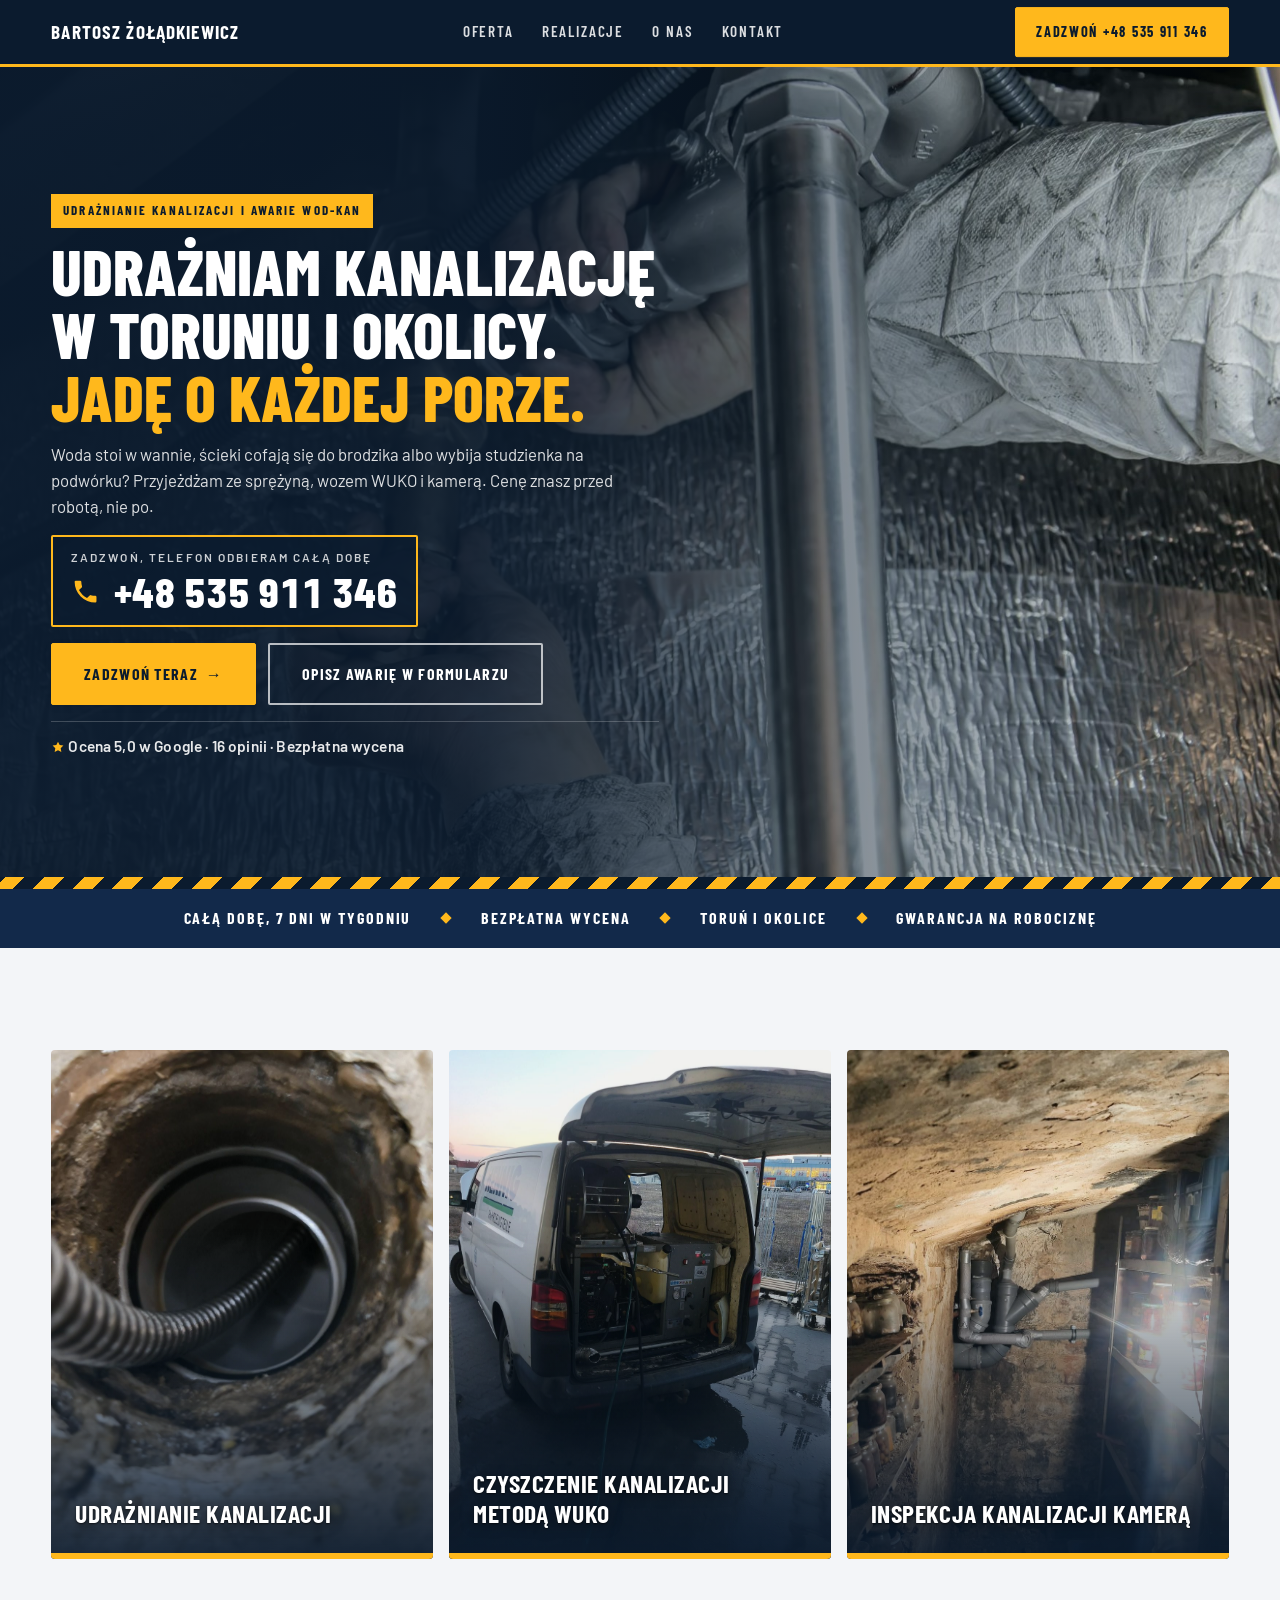
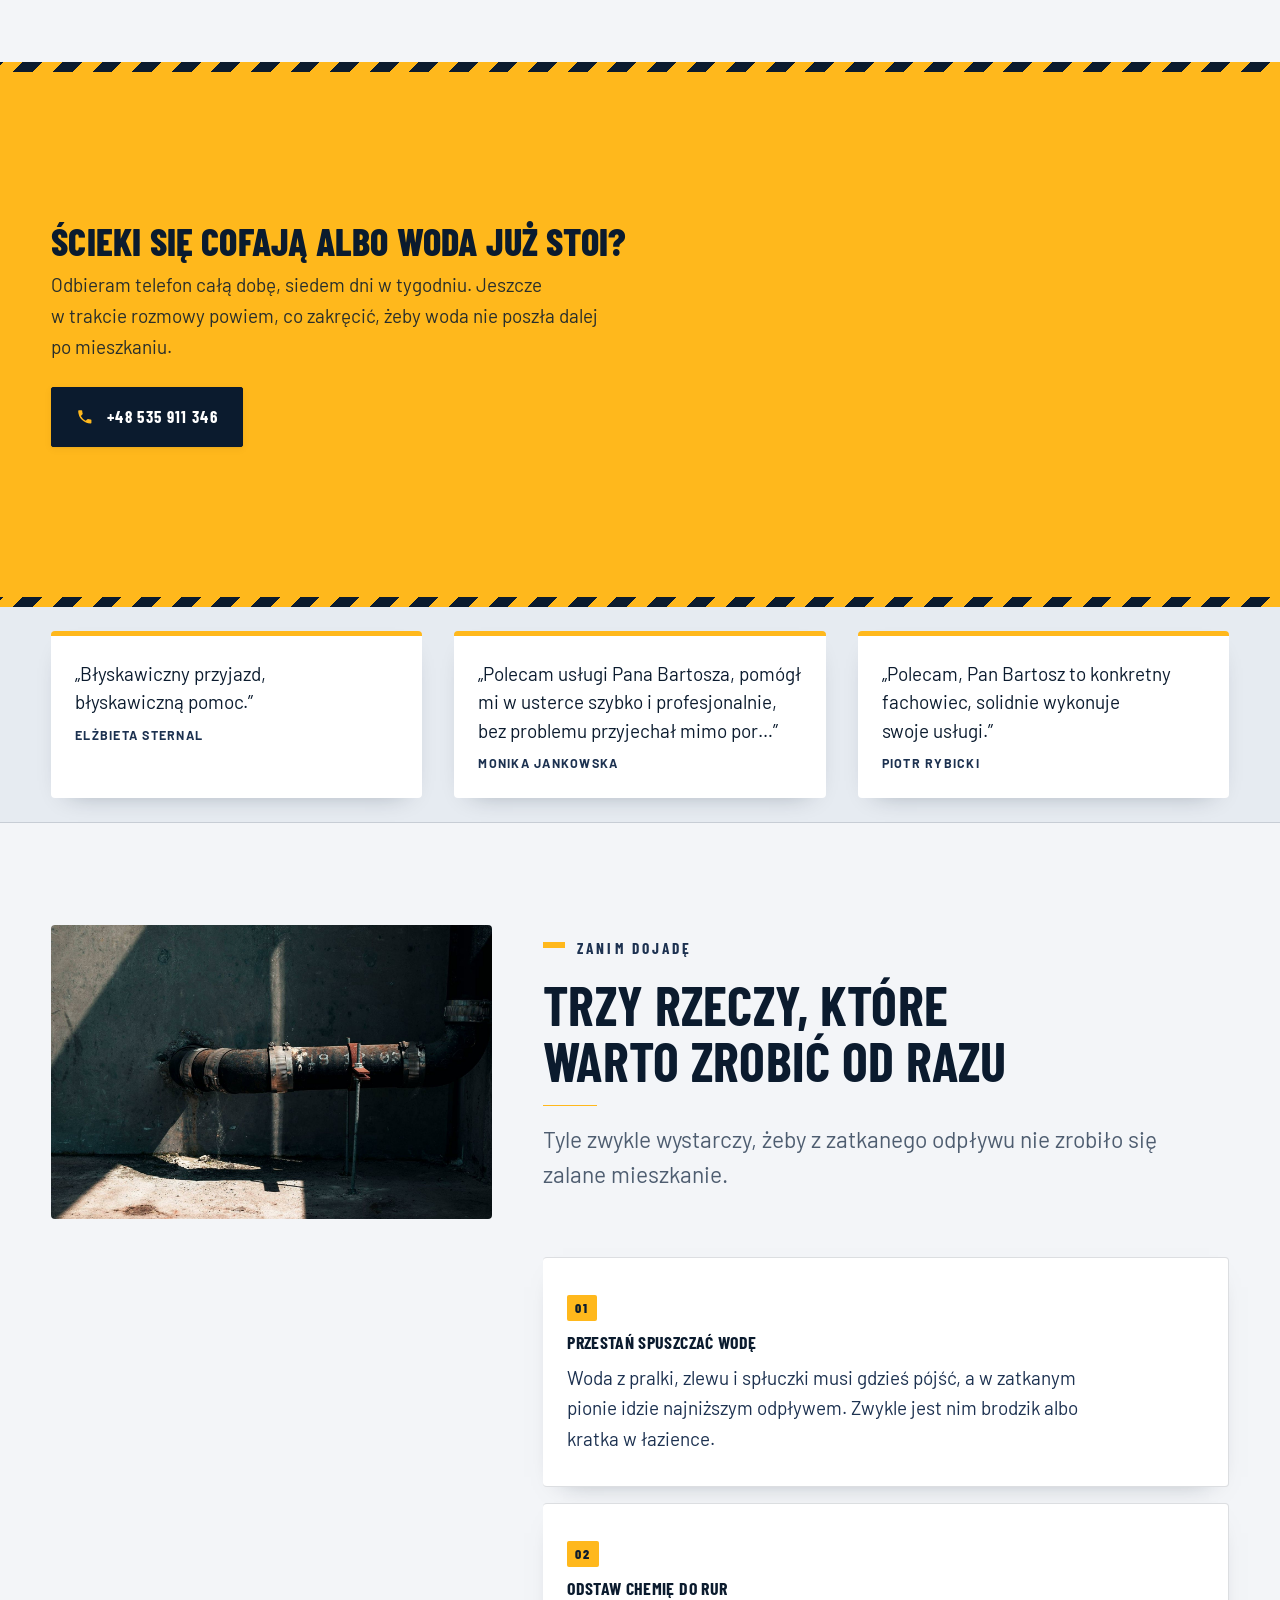
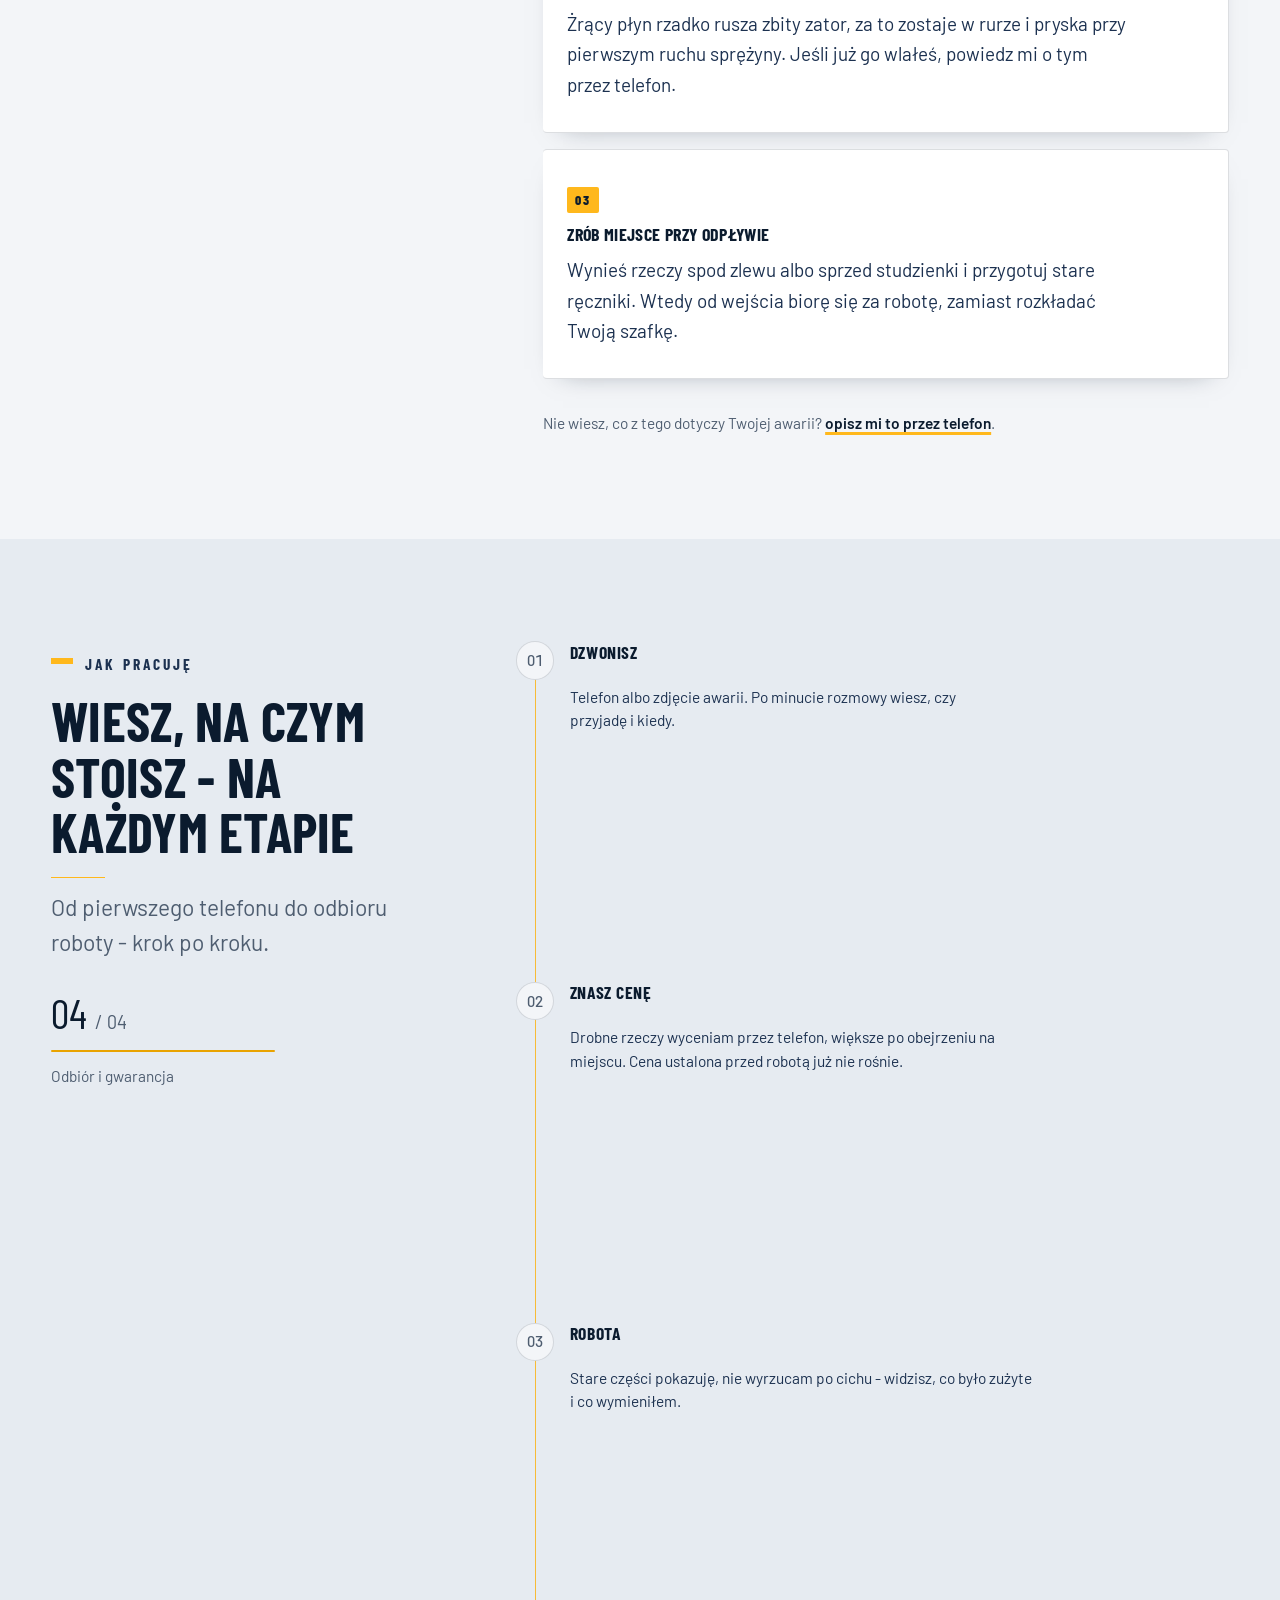
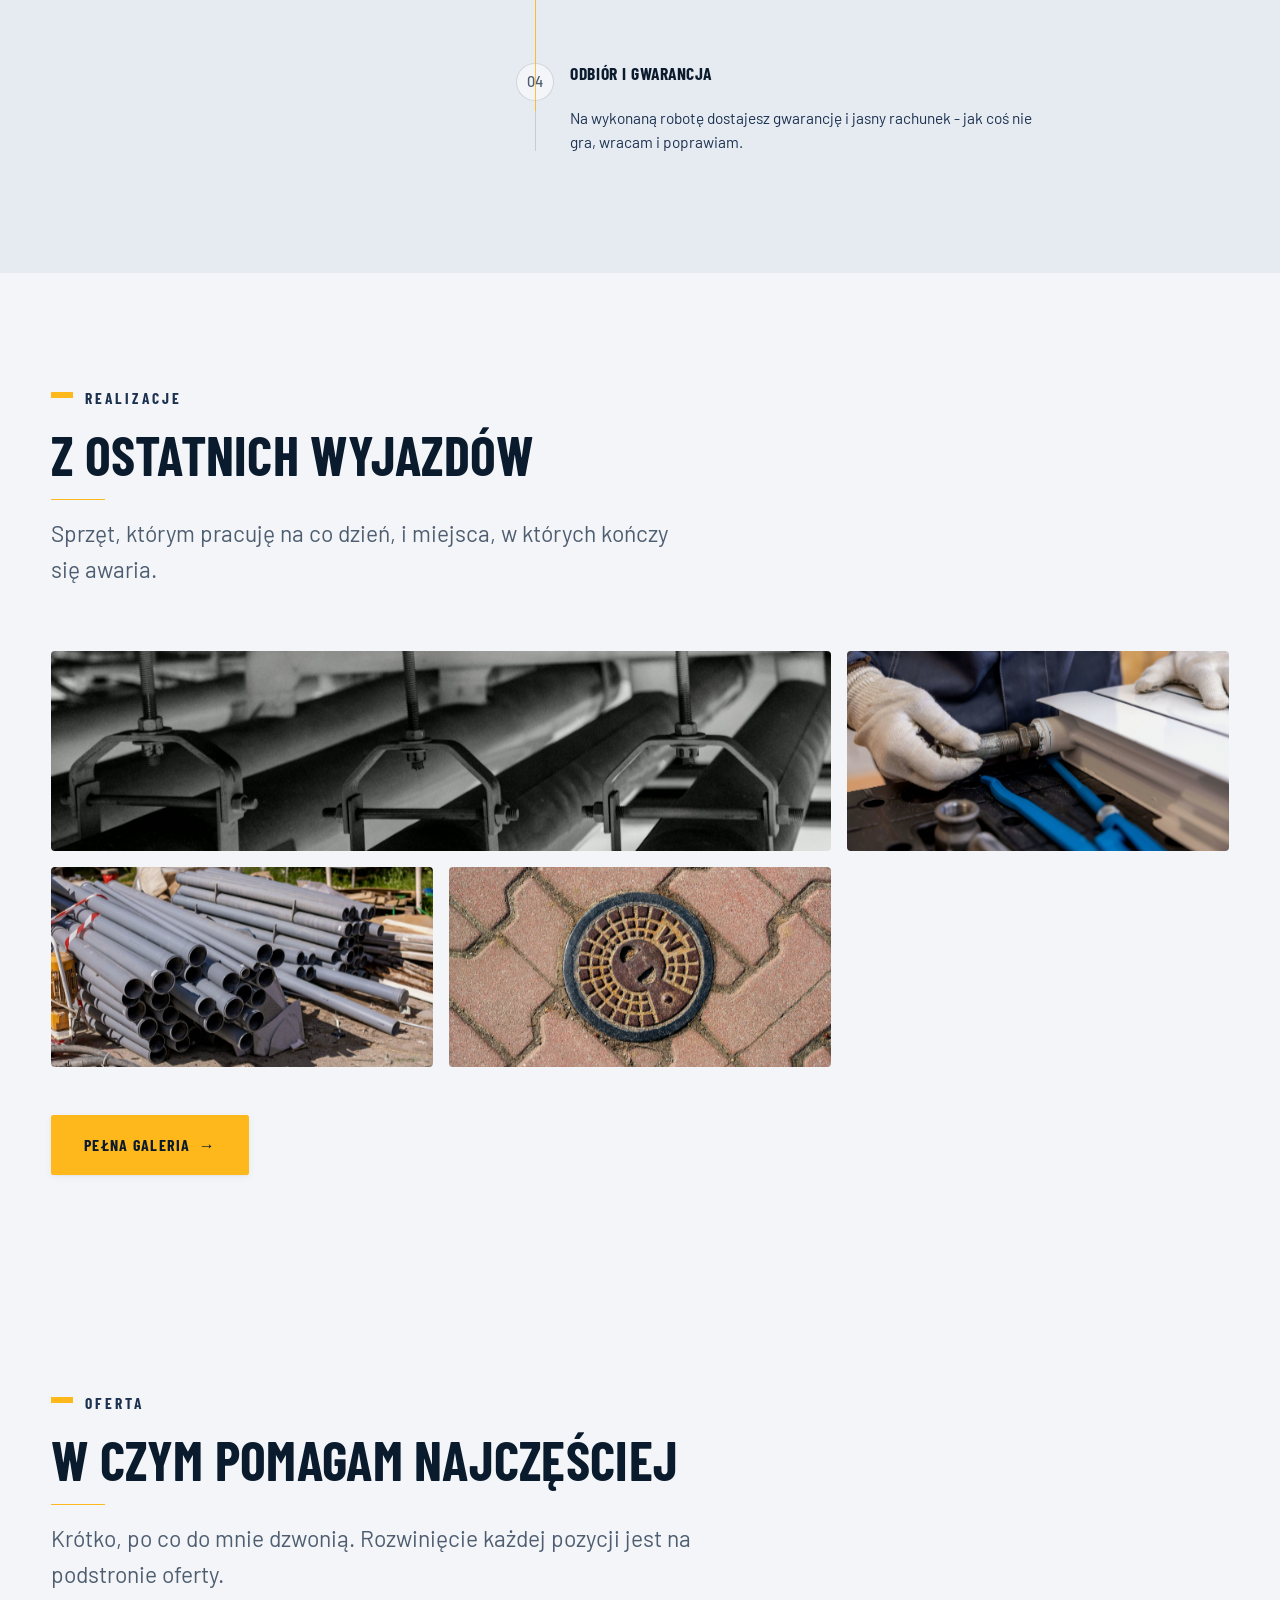
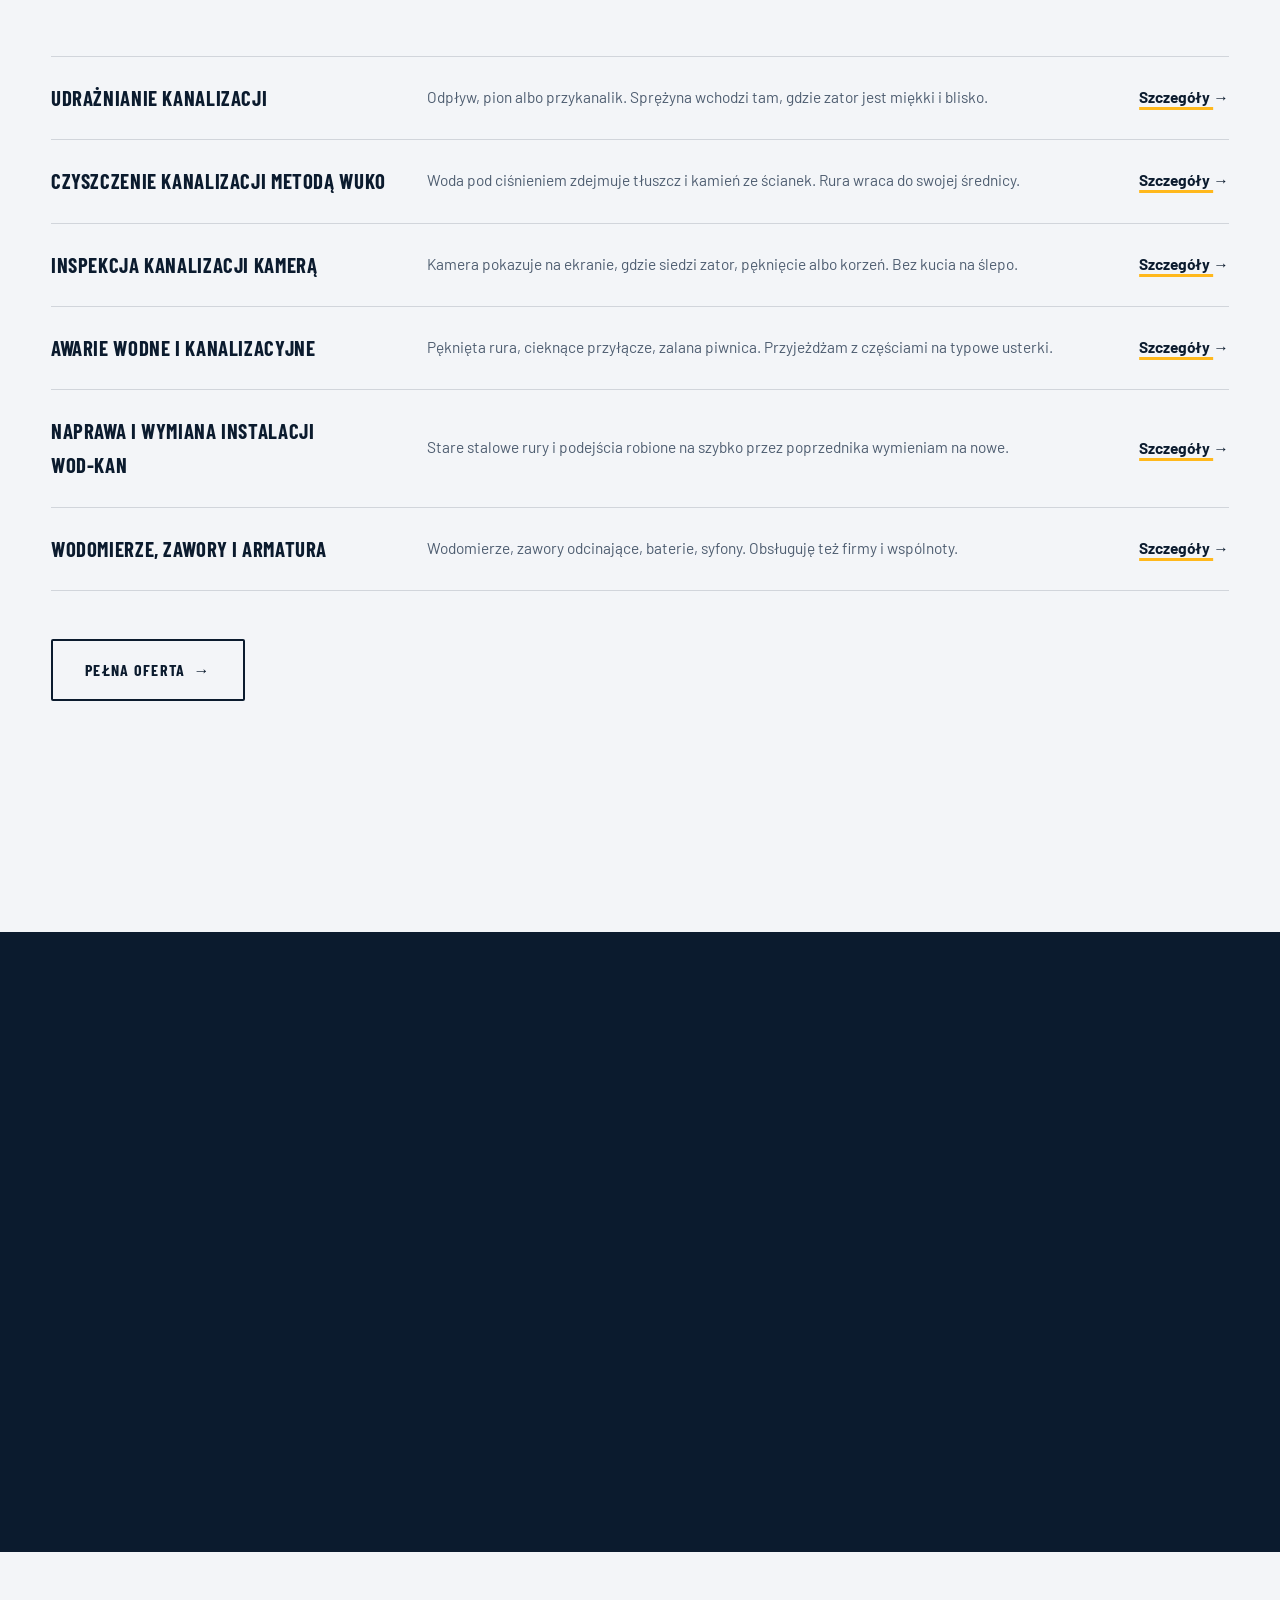
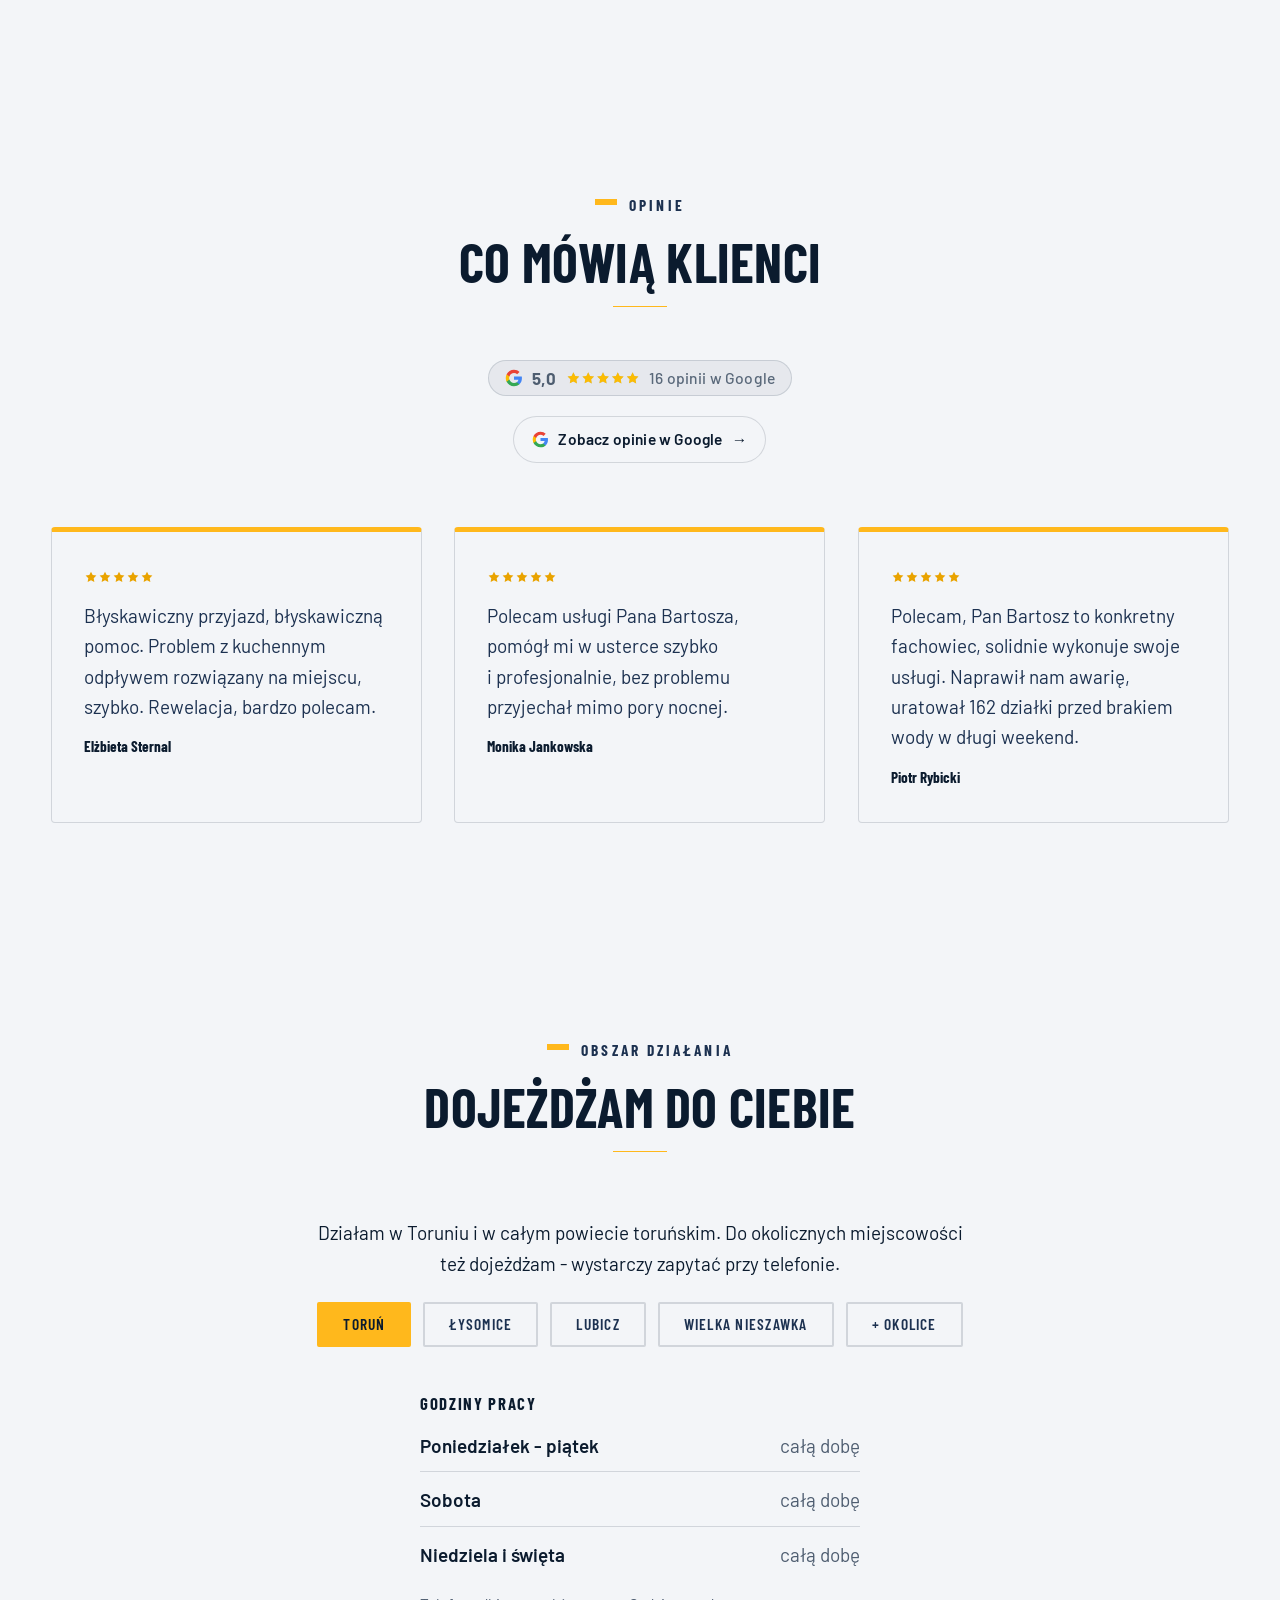
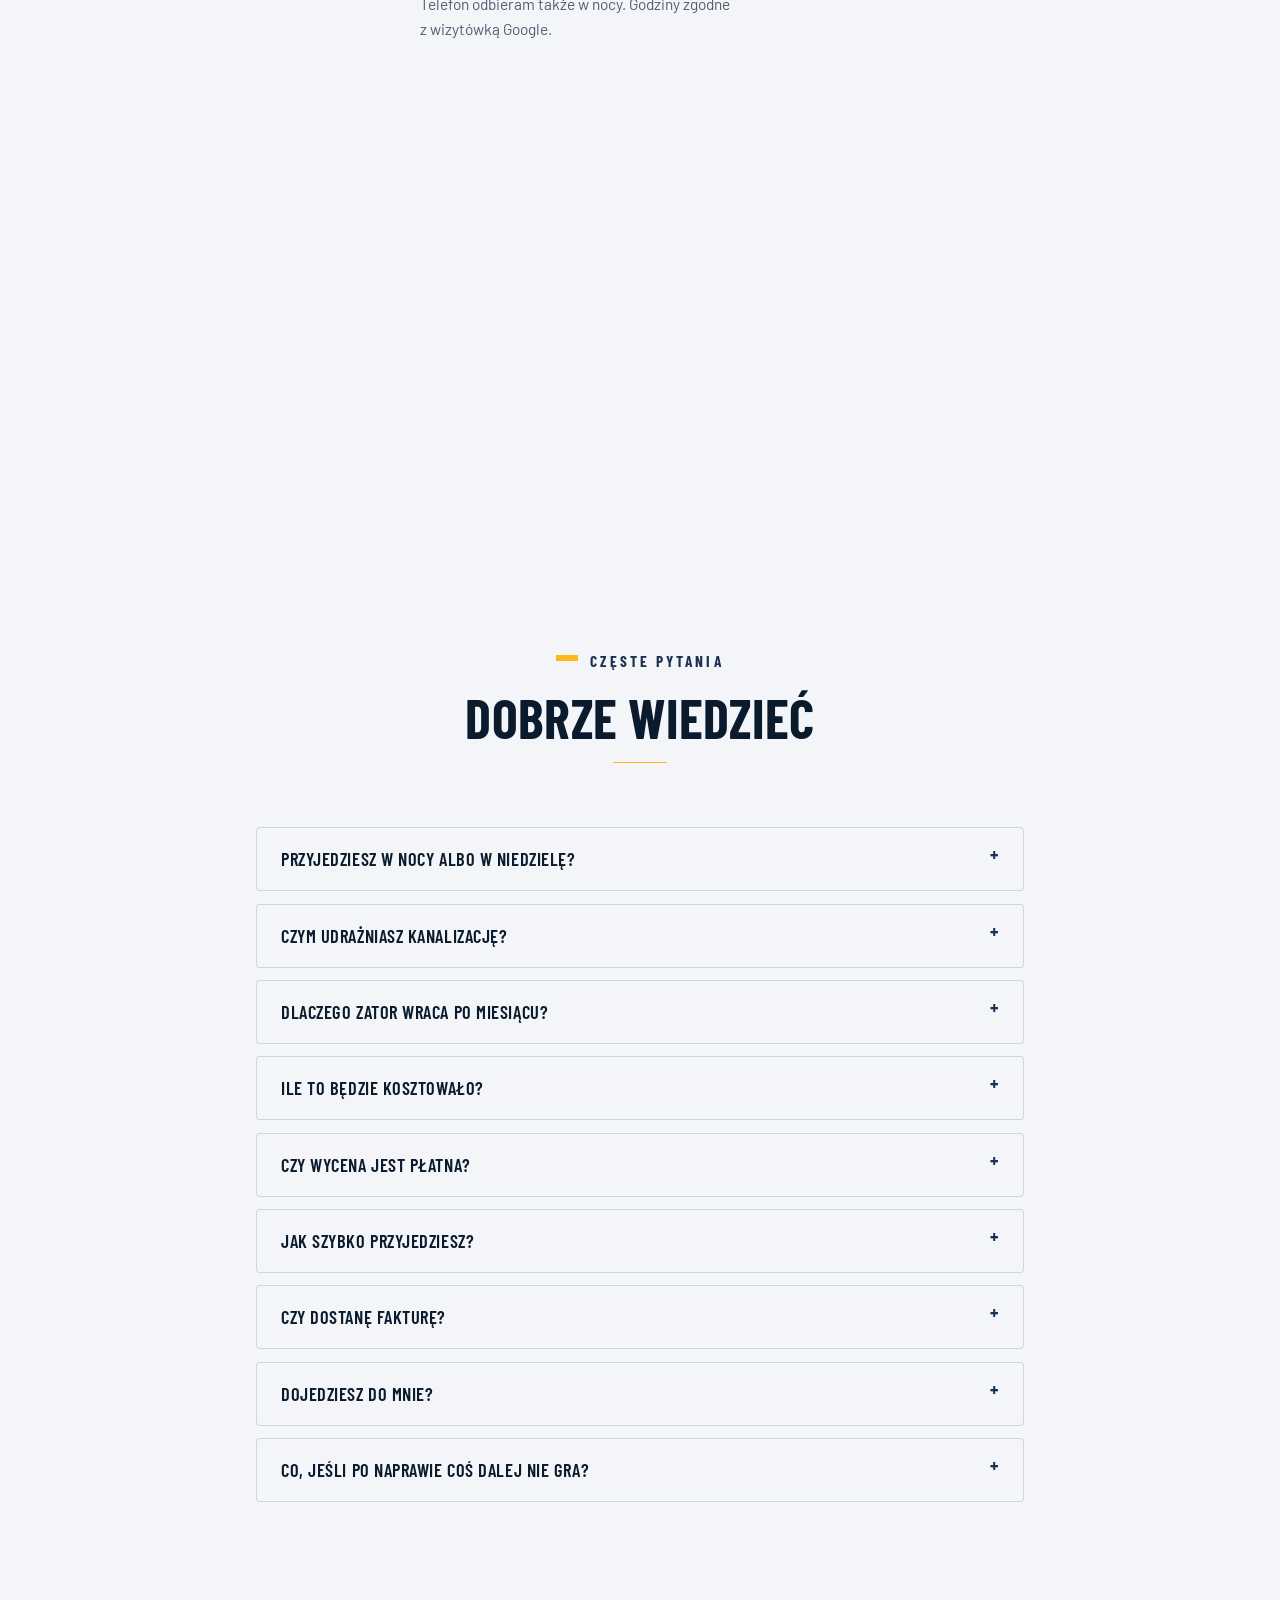
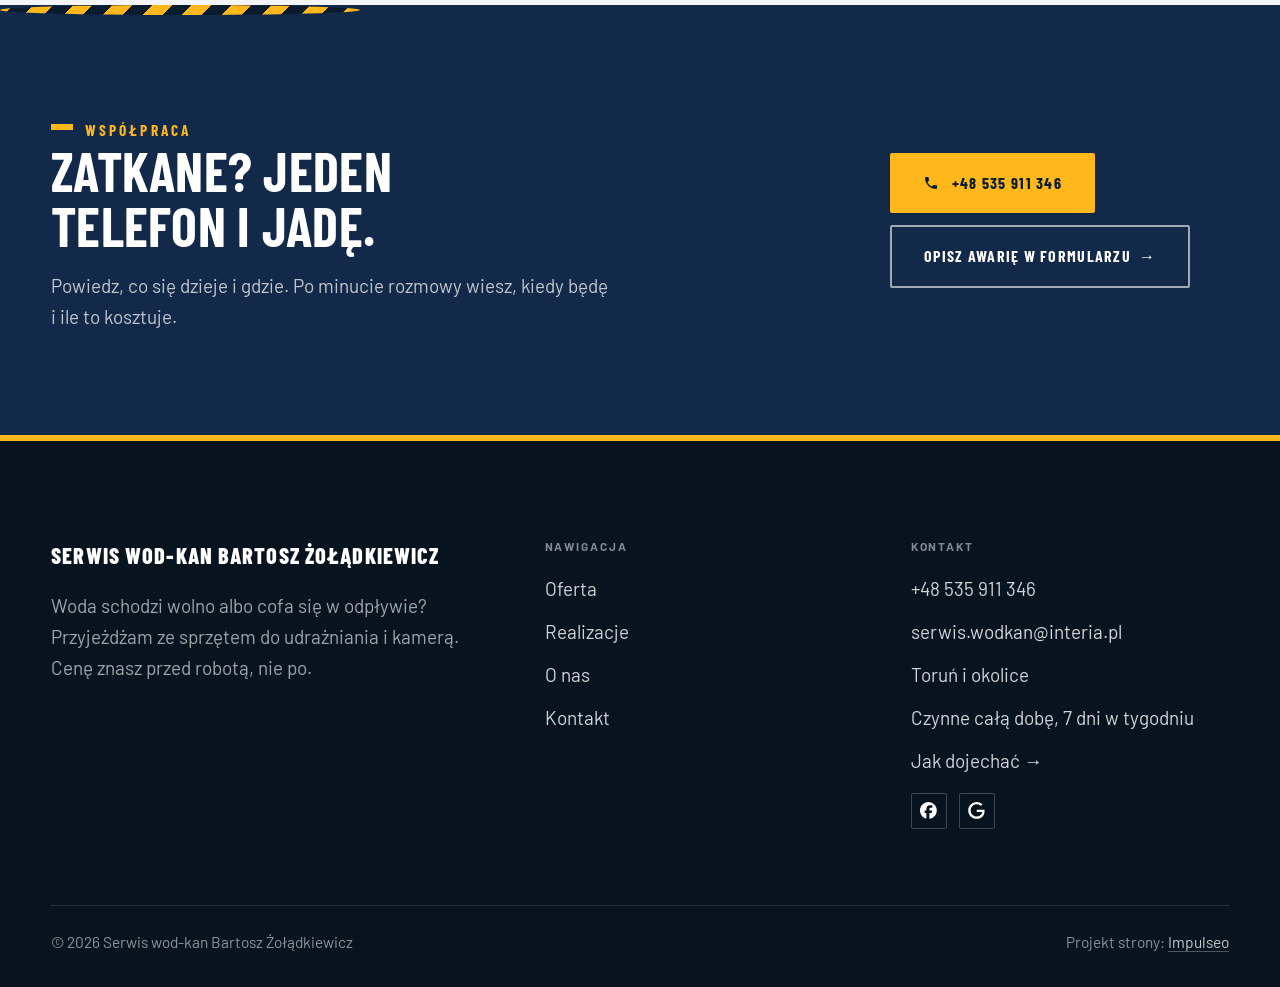
==== commit 8c60d086: "[claude-edit][cmt:f02305d2-6def-4873-87c5-6ffbee0f9cfe] lokalizacja Toruń i okolice zamiast Brzozy/B" ====
--- a/index.html
+++ b/index.html
@@ -4,31 +4,31 @@
 <meta charset="UTF-8">
 <meta name="viewport" content="width=device-width, initial-scale=1.0">
 <title>Serwis wod-kan Bartosz Żołądkiewicz - udrażnianie kanalizacji i usługi wod-kan</title>
-<meta name="description" content="Udrażnianie kanalizacji w Bydgoszczy i okolicach: sprężyna, WUKO, inspekcja kamerą. Telefon czynny całą dobę, 7 dni w tygodniu. Cenę znasz przed robotą. Zadzwoń: +48 535 911 346.">
+<meta name="description" content="Udrażnianie kanalizacji w Toruniu i okolicach: sprężyna, WUKO, inspekcja kamerą. Telefon czynny całą dobę, 7 dni w tygodniu. Cenę znasz przed robotą. Zadzwoń: +48 535 911 346.">
 <link rel="canonical" href="https://impulseo-pl.github.io/serwis-wod-kan-bartosz-zoladkiewicz/">
 <meta name="robots" content="noindex, nofollow">
 <meta property="og:type" content="website">
 <meta property="og:locale" content="pl_PL">
 <meta property="og:site_name" content="Serwis wod-kan Bartosz Żołądkiewicz">
-<meta property="og:title" content="Udrażnianie kanalizacji Bydgoszcz - całą dobę - Serwis wod-kan Bartosz Żołądkiewicz">
-<meta property="og:description" content="Udrażnianie kanalizacji w Bydgoszczy i okolicach: sprężyna, WUKO, inspekcja kamerą. Telefon czynny całą dobę, 7 dni w tygodniu. Cenę znasz przed robotą. Zadzwoń: +48 535 911 346.">
+<meta property="og:title" content="Udrażnianie kanalizacji Toruń i okolice - całą dobę - Serwis wod-kan Bartosz Żołądkiewicz">
+<meta property="og:description" content="Udrażnianie kanalizacji w Toruniu i okolicach: sprężyna, WUKO, inspekcja kamerą. Telefon czynny całą dobę, 7 dni w tygodniu. Cenę znasz przed robotą. Zadzwoń: +48 535 911 346.">
 <meta property="og:url" content="https://impulseo-pl.github.io/serwis-wod-kan-bartosz-zoladkiewicz/">
 <meta property="og:image" content="https://impulseo-pl.github.io/serwis-wod-kan-bartosz-zoladkiewicz/img/og.jpg">
 <meta property="og:image:width" content="1200">
 <meta property="og:image:height" content="630">
 <meta name="twitter:card" content="summary_large_image">
-<script type="application/ld+json">{"@context": "https://schema.org", "@type": "Plumber", "name": "Serwis wod-kan Bartosz \u017bo\u0142\u0105dkiewicz", "url": "https://impulseo-pl.github.io/serwis-wod-kan-bartosz-zoladkiewicz/", "telephone": "+48535911346", "email": "serwis.wodkan@interia.pl", "image": "https://impulseo-pl.github.io/serwis-wod-kan-bartosz-zoladkiewicz/img/og.jpg", "address": {"@type": "PostalAddress", "addressLocality": "Bydgoszcz", "addressCountry": "PL"}, "areaServed": ["Bydgoszcz", "Brzoza", "Nowa Wie\u015b Wielka", "Solec Kujawski", "Koronowo"], "openingHoursSpecification": [{"@type": "OpeningHoursSpecification", "dayOfWeek": ["Monday","Tuesday","Wednesday","Thursday","Friday","Saturday","Sunday"], "opens": "00:00", "closes": "23:59"}], "aggregateRating": {"@type": "AggregateRating", "ratingValue": "5.0", "reviewCount": "16"}, "makesOffer": [{"@type": "Offer", "itemOffered": {"@type": "Service", "name": "Udra\u017cnianie kanalizacji"}}, {"@type": "Offer", "itemOffered": {"@type": "Service", "name": "Czyszczenie kanalizacji metod\u0105 WUKO"}}, {"@type": "Offer", "itemOffered": {"@type": "Service", "name": "Inspekcja kanalizacji kamer\u0105"}}], "sameAs": ["https://www.facebook.com/profile.php?id=61592146282906", "https://www.google.com/maps?cid=15929788150945494113"]}</script>
+<script type="application/ld+json">{"@context": "https://schema.org", "@type": "Plumber", "name": "Serwis wod-kan Bartosz \u017bo\u0142\u0105dkiewicz", "url": "https://impulseo-pl.github.io/serwis-wod-kan-bartosz-zoladkiewicz/", "telephone": "+48535911346", "email": "serwis.wodkan@interia.pl", "image": "https://impulseo-pl.github.io/serwis-wod-kan-bartosz-zoladkiewicz/img/og.jpg", "address": {"@type": "PostalAddress", "addressLocality": "Toru\u0144", "addressCountry": "PL"}, "areaServed": ["Toru\u0144", "powiat toru\u0144ski"], "openingHoursSpecification": [{"@type": "OpeningHoursSpecification", "dayOfWeek": ["Monday","Tuesday","Wednesday","Thursday","Friday","Saturday","Sunday"], "opens": "00:00", "closes": "23:59"}], "aggregateRating": {"@type": "AggregateRating", "ratingValue": "5.0", "reviewCount": "16"}, "makesOffer": [{"@type": "Offer", "itemOffered": {"@type": "Service", "name": "Udra\u017cnianie kanalizacji"}}, {"@type": "Offer", "itemOffered": {"@type": "Service", "name": "Czyszczenie kanalizacji metod\u0105 WUKO"}}, {"@type": "Offer", "itemOffered": {"@type": "Service", "name": "Inspekcja kanalizacji kamer\u0105"}}], "sameAs": ["https://www.facebook.com/profile.php?id=61592146282906", "https://www.google.com/maps?cid=15929788150945494113"]}</script>
 <link rel="preconnect" href="https://fonts.googleapis.com">
 <link rel="preconnect" href="https://fonts.gstatic.com" crossorigin>
-<link href="https://fonts.googleapis.com/css2?family=Space+Grotesk:wght@500;600;700&family=DM+Sans:opsz,wght@9..40,400;9..40,500;9..40,600&display=swap" rel="stylesheet">
-<link rel="stylesheet" href="assets/styles.css?v=b7c41d90">
+<link href="https://fonts.googleapis.com/css2?family=Barlow+Condensed:wght@600;700;800&family=Barlow:wght@400;500;600;700&display=swap" rel="stylesheet">
+<link rel="stylesheet" href="assets/styles.css?v=p3t0922">
 <meta name="nb-deploy" content="0aded5d52ba5">
 </head>
 <body>
 
 <header class="nav">
   <div class="wrap nav-inner">
-    <a class="brand" href="index.html"><span class="name">Bartosz Żołądkiewicz</span><span class="sub">Bydgoszcz</span></a>
+    <a class="brand" href="index.html"><span class="name">Bartosz Żołądkiewicz</span><span class="sub">Toruń i okolice</span></a>
     <nav class="nav-links">
       <a href="oferta.html">Oferta</a>
       <a href="realizacje.html">Realizacje</a>
@@ -42,11 +42,11 @@
 
 <main>
 <section class="hero-fach">
-  <img class="hf-photo" src="img/hero.jpg" fetchpriority="high" alt="Udrażnianie kanalizacji i usługi wod-kan w Bydgoszczy" width="1840" height="1218">
+  <img class="hf-photo" src="img/hero.jpg" fetchpriority="high" alt="Udrażnianie kanalizacji i usługi wod-kan w Toruniu i okolicy" width="1840" height="1218">
   <div class="hf-panel">
     <div class="hf-inner">
       <span class="hf-kicker">Udrażnianie kanalizacji i awarie wod-kan</span>
-      <h1 class="hf-title">Udrażniam kanalizację w Bydgoszczy. <em>Jadę o każdej porze.</em></h1>
+      <h1 class="hf-title">Udrażniam kanalizację w Toruniu i okolicy. <em>Jadę o każdej porze.</em></h1>
       <p class="hf-lead">Woda stoi w wannie, ścieki cofają się do brodzika albo wybija studzienka na podwórku? Przyjeżdżam ze sprężyną, wozem WUKO i kamerą. Cenę znasz przed robotą, nie po.</p>
       <a class="hf-phone" href="tel:+48535911346"><span class="hf-phone-lab">Zadzwoń, telefon odbieram całą dobę</span><span class="hf-phone-num"><svg class="ico-tel" width="16" height="16" viewBox="0 0 24 24" fill="none" aria-hidden="true"><path d="M6.6 10.8a15.5 15.5 0 0 0 6.6 6.6l2.2-2.2a1 1 0 0 1 1-.24 11.4 11.4 0 0 0 3.6.58 1 1 0 0 1 1 1V20a1 1 0 0 1-1 1A17 17 0 0 1 3 4a1 1 0 0 1 1-1h3.5a1 1 0 0 1 1 1c0 1.25.2 2.46.58 3.6a1 1 0 0 1-.25 1l-2.23 2.2Z" fill="currentColor"/></svg> +48 535 911 346</span></a>
       <div class="hf-actions">
@@ -59,7 +59,7 @@
 </section>
 <section class="fach-promise">
   <div class="wrap">
-    <ul class="fp-row reveal"><li>Całą dobę, 7 dni w tygodniu</li><li>Bezpłatna wycena</li><li>Bydgoszcz i okolice</li><li>Gwarancja na robociznę</li></ul>
+    <ul class="fp-row reveal"><li>Całą dobę, 7 dni w tygodniu</li><li>Bezpłatna wycena</li><li>Toruń i okolice</li><li>Gwarancja na robociznę</li></ul>
   </div>
 </section>
 <section class="gateways-band">
@@ -186,8 +186,8 @@
       <span class="eyebrow">Obszar działania</span>
       <h2>Dojeżdżam do Ciebie</h2>
     </div>
-    <p class="obszar-txt reveal" style="text-align:center;max-width:60ch;margin:0 auto 1.4rem">Najczęściej pracuję w Bydgoszczy i okolicy: Brzoza, Nowa Wieś Wielka, Solec Kujawski, Koronowo. Dalej też dojeżdżam - wystarczy zapytać przy telefonie.</p>
-    <ul class="obszar-list reveal"><li class="is-home">Bydgoszcz</li><li>+ okolice</li></ul>
+    <p class="obszar-txt reveal" style="text-align:center;max-width:60ch;margin:0 auto 1.4rem">Działam w Toruniu i w całym powiecie toruńskim. Do okolicznych miejscowości też dojeżdżam - wystarczy zapytać przy telefonie.</p>
+    <ul class="obszar-list reveal"><li class="is-home">Toruń</li><li>Łysomice</li><li>Lubicz</li><li>Wielka Nieszawka</li><li>+ okolice</li></ul>
     <div class="godz-box reveal">
       <h3>Godziny pracy</h3>
       <div class="godz">
@@ -198,7 +198,7 @@
       <p class="godz-note">Telefon odbieram także w nocy. Godziny zgodne z wizytówką Google.</p>
     </div>
     <div class="obszar-mapa reveal" style="margin-top:var(--space-7)">
-      <iframe title="Obszar działania - Bydgoszcz i okolice" src="https://maps.google.com/maps?q=53.0558554%2C18.5044099&amp;z=11&amp;output=embed" loading="lazy" referrerpolicy="no-referrer-when-downgrade" style="width:100%;height:clamp(280px,38vh,420px);border:0;display:block;border-radius:var(--r-md)"></iframe>
+      <iframe title="Obszar działania - Toruń i okolice" src="https://maps.google.com/maps?q=Toru%C5%84&amp;z=11&amp;output=embed" loading="lazy" referrerpolicy="no-referrer-when-downgrade" style="width:100%;height:clamp(280px,38vh,420px);border:0;display:block;border-radius:var(--r-md)"></iframe>
     </div>
   </div>
 </section>
@@ -213,7 +213,7 @@
       <details class="faq-item reveal"><summary>Czym udrażniasz kanalizację?</summary><p>Zależy, co siedzi w rurze. Sprężyna do odpływów i pionów, woda pod ciśnieniem (WUKO) do zatłuszczonych i zapiaszczonych odcinków, kamera wtedy, gdy zator wraca albo nie wiadomo, w którym miejscu jest.</p></details>
       <details class="faq-item reveal"><summary>Dlaczego zator wraca po miesiącu?</summary><p>Bo samo przepchanie robi w osadzie przejście, a nie zdejmuje go ze ścianek rury. Jeśli rura zarasta tłuszczem, mówię o tym wprost i proponuję czyszczenie ciśnieniem zamiast drugiego przepychania.</p></details>
       <details class="faq-item reveal"><summary>Ile to będzie kosztowało?</summary><p>Zależy, co się dzieje - dlatego wypytuję przez telefon i od razu podaję widełki. Ostateczną cenę znasz przed robotą, nie po niej.</p></details>
-      <details class="faq-item reveal"><summary>Czy wycena jest płatna?</summary><p>Nie. Przyjazd i wycena w Bydgoszczy i najbliższej okolicy są bezpłatne i do niczego nie zobowiązują.</p></details>
+      <details class="faq-item reveal"><summary>Czy wycena jest płatna?</summary><p>Nie. Przyjazd i wycena w Toruniu i najbliższej okolicy są bezpłatne i do niczego nie zobowiązują.</p></details>
       <details class="faq-item reveal"><summary>Jak szybko przyjedziesz?</summary><p>Przy zalaniu liczy się każda godzina, więc przy awarii przestawiam grafik. Prace planowane umawiamy z kilkudniowym wyprzedzeniem.</p></details>
       <details class="faq-item reveal"><summary>Czy dostanę fakturę?</summary><p>Tak, na firmę albo na osobę prywatną. Dokument dostajesz od razu, a nie „wyślę później”.</p></details>
       <details class="faq-item reveal"><summary>Dojedziesz do mnie?</summary><p>Granicę wyznacza kalendarz, nie mapa. Przy większej robocie dojeżdżam dalej - zapytaj.</p></details>
@@ -254,7 +254,7 @@
         <h4>Kontakt</h4>
         <a href="tel:+48535911346">+48 535 911 346</a>
         <a href="mailto:serwis.wodkan@interia.pl">serwis.wodkan@interia.pl</a>
-        <p>Bydgoszcz i okolice</p>
+        <p>Toruń i okolice</p>
         <p>Czynne całą dobę, 7 dni w tygodniu</p>
         <a href="https://www.google.com/maps?cid=15929788150945494113" target="_blank" rel="noopener">Jak dojechać →</a>
       <div class="foot-soc">
--- a/assets/styles.css
+++ b/assets/styles.css
@@ -1940,3 +1940,281 @@
 /* Kicker hero na waskim ekranie ma sie zawijac, a nie rozpychac strony w bok. */
 .hf-kicker{flex-wrap:wrap;row-gap:.4rem}
 @media(max-width:560px){.hf-kicker::before{width:24px}}
+
+/* ============================================================
+   NOWY PROJEKT (22.09.2026, prośba Szymona „zrób nowy projekt strony pod klienta").
+   Treść bez zmian, zmienia się wygląd: głęboki petrol + sygnałowy pomarańcz
+   (kolory służb technicznych), Archivo + Figtree, zaokrąglone karty,
+   hero dzielone: ciemny panel z telefonem po lewej, kadr po prawej.
+   Ta warstwa jest OSTATNIA i wygrywa ze wszystkim wyżej.
+   ============================================================ */
+:root{
+  --paper:#F6F4EF;
+  --paper-2:#ECE8DF;
+  --paper-3:#E3DED2;
+  --ink:#0D2B2F;
+  --ink-soft:#1E3D41;
+  --muted:#56686A;
+  --line:rgba(13,43,47,.13);
+  --accent:#B43F16;
+  --accent-d:#93320F;
+  --accent-soft:rgba(180,63,22,.10);
+  --accent-text:#93320F;
+  --dark:#0D2B2F;
+  --r-sm:8px; --r-md:14px; --r-lg:22px;
+  --font-display:'Archivo','Inter',sans-serif;
+  --font-body:'Figtree','Inter',sans-serif;
+}
+h1,h2,h3{font-weight:800;letter-spacing:-.028em}
+.btn{border-radius:999px}
+.eyebrow{color:var(--accent-text)}
+
+/* pasek nawigacji: nad zdjęciem przezroczysty jak dotąd, po przewinięciu jasny z pomarańczową kreską */
+.nav.nav-solid{border-bottom:3px solid var(--accent)}
+.brand .name{letter-spacing:.01em;text-transform:none;font-size:1.3rem}
+.brand .sub{color:var(--accent-text);font-weight:700;letter-spacing:.22em}
+
+/* HERO dzielone na dużym ekranie */
+@media(min-width:981px){
+  .hero-fach{background:var(--dark);align-items:stretch}
+  .hf-photo{left:auto;right:0;width:50%;border-radius:0 0 0 var(--r-lg)}
+  .hero-fach::after{inset:0 auto 0 50%;width:18%;
+    background:linear-gradient(90deg,rgba(13,43,47,.55),rgba(13,43,47,0))}
+  .hf-panel{display:flex;align-items:center;padding-top:clamp(3.2rem,7vh,5rem);padding-bottom:clamp(2rem,4vh,3rem)}
+  .hf-inner{max-width:min(44%,34rem);position:relative;padding-left:clamp(1.2rem,2vw,1.8rem);
+    border-left:4px solid var(--accent)}
+  .hf-title{font-size:clamp(2.4rem,1.5rem + 2.6vw,3.9rem)}
+  .hf-kicker,.hf-title,.hf-lead,.hf-phone,.hf-trust{text-shadow:none}
+}
+@media(max-width:980px){
+  .hero-fach::after{background:linear-gradient(178deg,rgba(13,43,47,.3) 0%,rgba(13,43,47,.66) 52%,rgba(13,43,47,.92) 100%)}
+}
+.hf-phone-num .ico-tel{color:var(--accent-lit)}
+.hf-trust{border-top-color:rgba(255,255,255,.2)}
+
+/* pas obietnic: pełny pomarańcz */
+.fach-promise{background:var(--accent);border-bottom:0}
+.fp-row li{color:#fff}
+.fp-row li:not(:last-child)::after{background:rgba(255,255,255,.7)}
+
+/* kafle usług: zaokrąglone, z pomarańczowym paskiem przy tytule */
+.gateway{border-radius:var(--r-lg);overflow:hidden}
+.gateway .g-ttl{font-weight:800}
+
+/* pasek awarii: petrol z pomarańczowym brzegiem */
+.awaria{background:var(--dark);border-left:10px solid var(--accent)}
+.awaria h3{font-weight:800}
+
+/* opinie: karty zamiast gołego tekstu */
+.opinie-mini{background:var(--paper-2)}
+.opinie-mini .om-item{background:var(--paper);border-radius:var(--r-md);padding:var(--space-5);border:1px solid var(--line)}
+.opinie-mini .om-item blockquote{font-size:var(--text-base);color:var(--ink)}
+.opinie-mini .om-autor{color:var(--accent-text)}
+
+/* „Zanim dojadę": karty z dużym numerem */
+.zanim{background:var(--paper)}
+.zn-list li{border-radius:var(--r-md);background:#fff;border-left:4px solid var(--accent)}
+.zn-no{color:var(--accent-text)}
+.zn-foto img{border-radius:var(--r-lg)}
+
+/* zdjęcia i karty w całej stronie: łagodniejsze narożniki */
+.faq-item{border-radius:var(--r-md)}
+footer{background:var(--dark);border-top:6px solid var(--accent)}
+
+/* telefon: hero razem z przyciskami ma się zmieścić nad dolnym paskiem „Zadzwoń" */
+@media(max-width:820px){
+  .hero-fach{min-height:calc(100svh - 132px)}
+  .hf-panel{padding-top:clamp(3.2rem,9vh,4.4rem);padding-bottom:1.6rem}
+  .hf-phone{margin:var(--space-4) 0 var(--space-4)}
+  .hf-title{margin:var(--space-3) 0}
+}
+
+/* ciemny pomarańcz = BIAŁY napis na przyciskach (wcześniejsze warstwy dawały ciemny tekst pod bursztyn) */
+.btn-accent,.btn-accent:hover,.nav .nav-links a.btn-accent,.nav .nav-links a.btn-accent:hover,
+.nav:not(.nav-solid) .nav-links a.btn-accent:hover,.btn-accent[data-accent-d],.cta-d .btn-accent,
+.sticky-call .sc-call{color:#fff}
+/* hero dzielone: tekst szerzej, tytuł niżej, żeby całość weszła w ekran 1440x900 */
+@media(min-width:981px){
+  .hf-photo{width:44%}
+  .hero-fach::after{inset:0 auto 0 56%}
+  .hf-inner{max-width:min(52%,40rem)}
+  .hf-title{font-size:clamp(2.2rem,1.3rem + 2.2vw,3.35rem);margin:var(--space-3) 0}
+  .hf-lead{font-size:1.05rem;line-height:1.55}
+  .hf-phone{margin:var(--space-4) 0 var(--space-4)}
+  .hf-phone-num{font-size:clamp(1.9rem,1.4rem + 1.6vw,2.6rem)}
+  .hf-trust{margin-top:var(--space-4);padding-top:var(--space-3)}
+  .hf-panel{padding-top:clamp(5rem,10vh,6rem);padding-bottom:clamp(1.4rem,3vh,2rem)}
+}
+/* marka w pasku bez ucinania: pełne nazwisko, podpis miejsca tylko na szerokim ekranie */
+@media(min-width:681px){
+  .nav .brand{flex:0 0 auto}
+  .nav .brand .name{font-size:1.2rem;letter-spacing:.07em;overflow:visible}
+  .nav .brand .sub{overflow:visible;letter-spacing:.12em}
+}
+@media(min-width:681px) and (max-width:1439px){.nav .brand .sub{display:none}}
+@media(min-width:681px) and (max-width:1100px){.nav .brand .name{font-size:1rem;letter-spacing:.04em}}
+@media(min-width:681px) and (max-width:960px){
+  .nav .nav-links{gap:.9rem;padding-right:14.5rem}
+  .nav .nav-links a:not(.btn){font-size:.8rem;letter-spacing:.04em}
+  .nav .brand .name{font-size:.9rem;letter-spacing:.02em}
+}
+@media(min-width:681px) and (max-width:790px){.nav .nav-links a[href="o-nas.html"]{display:none}}
+@media(min-width:681px) and (max-width:740px){.nav .nav-links a[href="realizacje.html"]{display:none}}
+
+/* ============================================================
+   PROJEKT 2 (22.09.2026, prośba Szymona „nowy projekt strony"): granat + żółć sygnałowa,
+   krój zwężony Barlow Condensed, ostre narożniki, pas „ostrzegawczy". Treść bez zmian.
+   ============================================================ */
+:root{
+  --paper:#F3F5F8;
+  --paper-2:#E6EBF1;
+  --paper-3:#DCE3EB;
+  --ink:#0B1B2E;
+  --ink-soft:#1C3150;
+  --muted:#4E5D70;
+  --line:rgba(11,27,46,.14);
+  --accent:#FFB81C;
+  --accent-d:#E9A300;
+  --accent-soft:rgba(255,184,28,.16);
+  --accent-text:#1C3150;
+  --accent-lit:#FFB81C;
+  --dark:#0B1B2E;
+  --navy-2:#12294A;
+  --r-sm:2px; --r-md:4px; --r-lg:6px;
+  --font-display:'Barlow Condensed','Arial Narrow',sans-serif;
+  --font-body:'Barlow','Inter',sans-serif;
+  --pas:repeating-linear-gradient(-45deg,var(--accent) 0 14px,var(--ink) 14px 28px);
+}
+body{background:var(--paper);color:var(--ink)}
+h1,h2,h3{font-family:var(--font-display);font-weight:700;letter-spacing:.005em;line-height:1.02}
+h1,h2{text-transform:uppercase}
+h2{font-size:clamp(2.2rem,1.6rem + 2.4vw,3.4rem)}
+.eyebrow{color:var(--ink-soft);font-family:var(--font-display);font-weight:700;letter-spacing:.2em}
+.eyebrow::before{width:22px;height:6px;background:var(--accent);margin-top:.42em}
+
+/* przyciski: prostokątne, zwężone wersaliki, żółte z granatowym napisem */
+.btn{border-radius:var(--r-sm);font-family:var(--font-display);font-weight:700;text-transform:uppercase;letter-spacing:.08em;font-size:1rem}
+.btn-accent,.btn-accent:hover,.nav .nav-links a.btn-accent,.nav .nav-links a.btn-accent:hover,
+.nav:not(.nav-solid) .nav-links a.btn-accent,.nav:not(.nav-solid) .nav-links a.btn-accent:hover,
+.btn-accent[data-accent-d],.cta-d .btn-accent,.sticky-call .sc-call{background:var(--accent);border-color:var(--accent);color:var(--ink)}
+.btn-accent:hover{background:var(--accent-d)}
+.btn-ghost{border:2px solid var(--ink);color:var(--ink)}
+.btn-ghost:hover{border-color:var(--ink);background:var(--ink);color:#fff}
+.btn-light{background:var(--accent);color:var(--ink)}
+
+/* pasek nawigacji: zawsze granatowy, z żółtą kreską */
+.nav,.nav.nav-solid,.nav.is-stuck{background:var(--dark);backdrop-filter:none;border-bottom:3px solid var(--accent)}
+.nav::after{display:none}
+.nav .brand .name,.nav.nav-solid .brand .name{color:#fff;font-weight:700;letter-spacing:.06em;text-transform:uppercase}
+.nav .brand .sub,.nav.nav-solid .brand .sub{color:var(--accent)}
+.nav .nav-links a:not(.btn-accent),.nav.nav-solid .nav-links a:not(.btn-accent){color:rgba(255,255,255,.86);font-family:var(--font-display);font-size:.95rem;letter-spacing:.12em}
+.nav .nav-links a:not(.btn-accent):hover,.nav .nav-links a.active:not(.btn-accent),
+.nav.nav-solid .nav-links a:not(.btn-accent):hover,.nav.nav-solid .nav-links a.active:not(.btn-accent){color:#fff}
+.nav .nav-links a:not(.btn-accent)::after,.nav.nav-solid .nav-links a:not(.btn-accent)::after{background:var(--accent);height:3px}
+.nav .nav-toggle span,.nav.nav-solid .nav-toggle span{background:#fff}
+.nav .nav-links a.btn-accent{font-family:var(--font-display);font-size:.9rem;border-radius:var(--r-sm)}
+@media(max-width:680px){
+  .nav .nav-links{background:var(--dark);border-bottom:3px solid var(--accent)}
+  .nav .nav-links a:not(.btn-accent){color:#fff;border-bottom-color:rgba(255,255,255,.12)}
+  .nav .nav-links a:not(.btn-accent):hover,.nav .nav-links a.active:not(.btn-accent){color:var(--accent)}
+}
+
+/* HERO: zdjęcie na całą szerokość, granatowy welon od lewej, pas ostrzegawczy na dole */
+.hero-fach{background:var(--dark)}
+.hero-fach::before{content:"";position:absolute;left:0;right:0;bottom:0;height:12px;background:var(--pas);z-index:2}
+.hf-kicker{display:inline-flex;background:var(--accent);color:var(--ink);padding:.4rem .75rem;letter-spacing:.16em;font-size:.82rem;text-shadow:none!important}
+.hf-kicker::before{display:none}
+.hf-title{text-transform:uppercase;font-weight:800;letter-spacing:0;line-height:.98}
+.hf-title em{color:var(--accent)}
+.hf-phone{background:rgba(11,27,46,.72);border:2px solid var(--accent);padding:.7rem 1.1rem .8rem;border-radius:var(--r-sm)}
+.hf-phone-lab{color:rgba(255,255,255,.8)}
+.hf-phone-num{color:#fff}
+.hf-phone-num .ico-tel{color:var(--accent)}
+.hf-phone:hover .hf-phone-num{color:var(--accent)}
+.hf-ghost{border:2px solid rgba(255,255,255,.7);color:#fff}
+.hf-ghost:hover{background:#fff;border-color:#fff;color:var(--ink)}
+.hf-trust .ico-star{color:var(--accent)}
+@media(min-width:981px){
+  .hf-photo{left:0;right:0;width:100%;border-radius:0}
+  .hero-fach::after{inset:0;width:auto;
+    background:linear-gradient(90deg,rgba(11,27,46,.96) 0%,rgba(11,27,46,.9) 38%,rgba(11,27,46,.55) 62%,rgba(11,27,46,.12) 100%)}
+  .hf-inner{border-left:0;padding-left:0;max-width:min(56%,42rem)}
+  .hf-title{font-size:clamp(2.8rem,1.6rem + 3vw,4.4rem)}
+}
+@media(max-width:980px){
+  .hero-fach::after{background:linear-gradient(180deg,rgba(11,27,46,.35) 0%,rgba(11,27,46,.78) 48%,rgba(11,27,46,.96) 100%)}
+  .hf-title{font-size:clamp(2.3rem,1.6rem + 3.4vw,3.2rem)}
+}
+
+/* pas obietnic: granatowy, żółte znaczniki */
+.fach-promise{background:var(--navy-2);border-bottom:0}
+.fp-row li{color:#fff;font-family:var(--font-display);font-size:clamp(.85rem,1.4vw,1rem);letter-spacing:.12em}
+.fp-row li:not(:last-child)::after{width:8px;height:8px;border-radius:0;transform:rotate(45deg);background:var(--accent)}
+
+/* kafle usług: ostre, z żółtą belką pod tytułem */
+.gateways-band{background:var(--paper)}
+.gateway{border-radius:var(--r-md)}
+.gateway::after{background:linear-gradient(var(--accent),var(--accent)) left bottom/100% 6px no-repeat,linear-gradient(180deg,rgba(11,27,46,0) 35%,rgba(11,27,46,.92))}
+.gateway .g-ttl{font-family:var(--font-display);text-transform:uppercase;font-weight:700;font-size:1.6rem;letter-spacing:.02em}
+.gateway .g-ttl{text-shadow:0 1px 2px rgba(0,0,0,.6),0 2px 14px rgba(0,0,0,.45)}
+
+/* pasek awarii: żółty alarm z pasem ostrzegawczym */
+.awaria{background:var(--accent);color:var(--ink);border-left:0;position:relative}
+.awaria::before,.awaria::after{content:"";position:absolute;left:0;right:0;height:10px;background:var(--pas)}
+.awaria::before{top:0}.awaria::after{bottom:0}
+.awaria .wrap{padding-block:calc(var(--space-7) + 10px)}
+.awaria h3{color:var(--ink);font-family:var(--font-display);text-transform:uppercase;font-size:clamp(1.6rem,1.1rem + 1.6vw,2.4rem)}
+.awaria p{color:var(--ink);opacity:.88}
+.awaria .btn-accent,.awaria .btn-accent:hover{background:var(--ink);border-color:var(--ink);color:#fff}
+.awaria .btn-accent .ico-tel{color:var(--accent)}
+
+/* opinie skrótem: białe karty z żółtą górą */
+.opinie-mini{background:var(--paper-2)}
+.opinie-mini .om-item{background:#fff;border:0;border-top:5px solid var(--accent);border-radius:var(--r-md);box-shadow:0 10px 26px -18px rgba(11,27,46,.45)}
+.opinie-mini .om-autor{color:var(--ink-soft);font-weight:700;text-transform:uppercase;letter-spacing:.1em;font-size:.78rem}
+
+/* „Zanim dojadę": numery w żółtych klockach */
+.zn-list li{background:#fff;border-left:0;border-radius:var(--r-md);box-shadow:0 10px 26px -20px rgba(11,27,46,.5)}
+.zn-no{display:inline-block;background:var(--accent);color:var(--ink);font-family:var(--font-display);font-weight:800;padding:.1rem .5rem;border-radius:var(--r-sm)}
+.zn-list h3{text-transform:uppercase;letter-spacing:.02em}
+.zn-foto img{border-radius:var(--r-md)}
+.zn-stopka a{color:var(--ink);text-decoration-color:var(--accent);text-decoration-thickness:3px}
+
+/* proces: numery i kropki */
+.proces-line .pno{color:var(--ink);font-family:var(--font-display)}
+.proces-line li::after{background:var(--accent);border-radius:0;transform:rotate(45deg)}
+.proces-line h3{text-transform:uppercase;letter-spacing:.03em}
+.proc-count .pc-cur{color:var(--ink)}
+.proc-bar i{background:var(--accent)}
+
+/* lista usług */
+.fu-name{font-family:var(--font-display);text-transform:uppercase;letter-spacing:.03em;font-size:1.3rem}
+.fu-cta{color:var(--ink);text-decoration:underline;text-decoration-color:var(--accent);text-decoration-thickness:3px;text-underline-offset:4px}
+.svc-row .num{display:inline-block;background:var(--accent);color:var(--ink);padding:.15rem .55rem;border-radius:var(--r-sm)}
+.svc-row h3{text-transform:uppercase;font-size:clamp(1.6rem,1.2rem + 1vw,2.2rem)}
+
+/* galeria, opinie, FAQ, obszar */
+.tile,.tile img,.op-card,.faq-item,.godz-box{border-radius:var(--r-md)}
+.op-card{border-top:5px solid var(--accent)}
+.faq-item summary{text-transform:uppercase;letter-spacing:.03em;font-size:1.15rem}
+.obszar-list li{border-radius:var(--r-sm);border:2px solid var(--line);font-family:var(--font-display);text-transform:uppercase;letter-spacing:.08em}
+.obszar-list li:hover{border-color:var(--ink);color:var(--ink)}
+.obszar-list li.is-home{background:var(--accent);border-color:var(--accent);color:var(--ink)}
+
+/* podstrony: granatowy welon zamiast szarego */
+.pagehead::after{background:linear-gradient(180deg,rgba(11,27,46,.45),rgba(11,27,46,.9))}
+.pagehead::before{content:"";position:absolute;left:0;right:0;bottom:0;height:12px;background:var(--pas);z-index:3}
+.pagehead .eyebrow{color:var(--accent)}
+.pagehead .eyebrow::before{background:var(--accent)}
+
+/* CTA i stopka */
+.cta{background:var(--navy-2)}
+.cta::before{content:"";position:absolute;left:0;right:0;top:0;height:10px;background:var(--pas);z-index:3}
+.cta .eyebrow{color:var(--accent)}
+.cta .btn-light,.cta .btn-light:hover{background:var(--accent);color:var(--ink)}
+.cta .btn-ghost-cta{border:2px solid rgba(255,255,255,.6);color:#fff}
+.cta .btn-ghost-cta:hover{background:#fff;color:var(--ink)}
+footer{background:#07131F;border-top:6px solid var(--accent)}
+footer .foot-brand .name{font-family:var(--font-display);text-transform:uppercase;letter-spacing:.05em}
+footer h4{color:var(--accent)}
+.sticky-call .sc-quote{background:var(--dark);color:#fff}
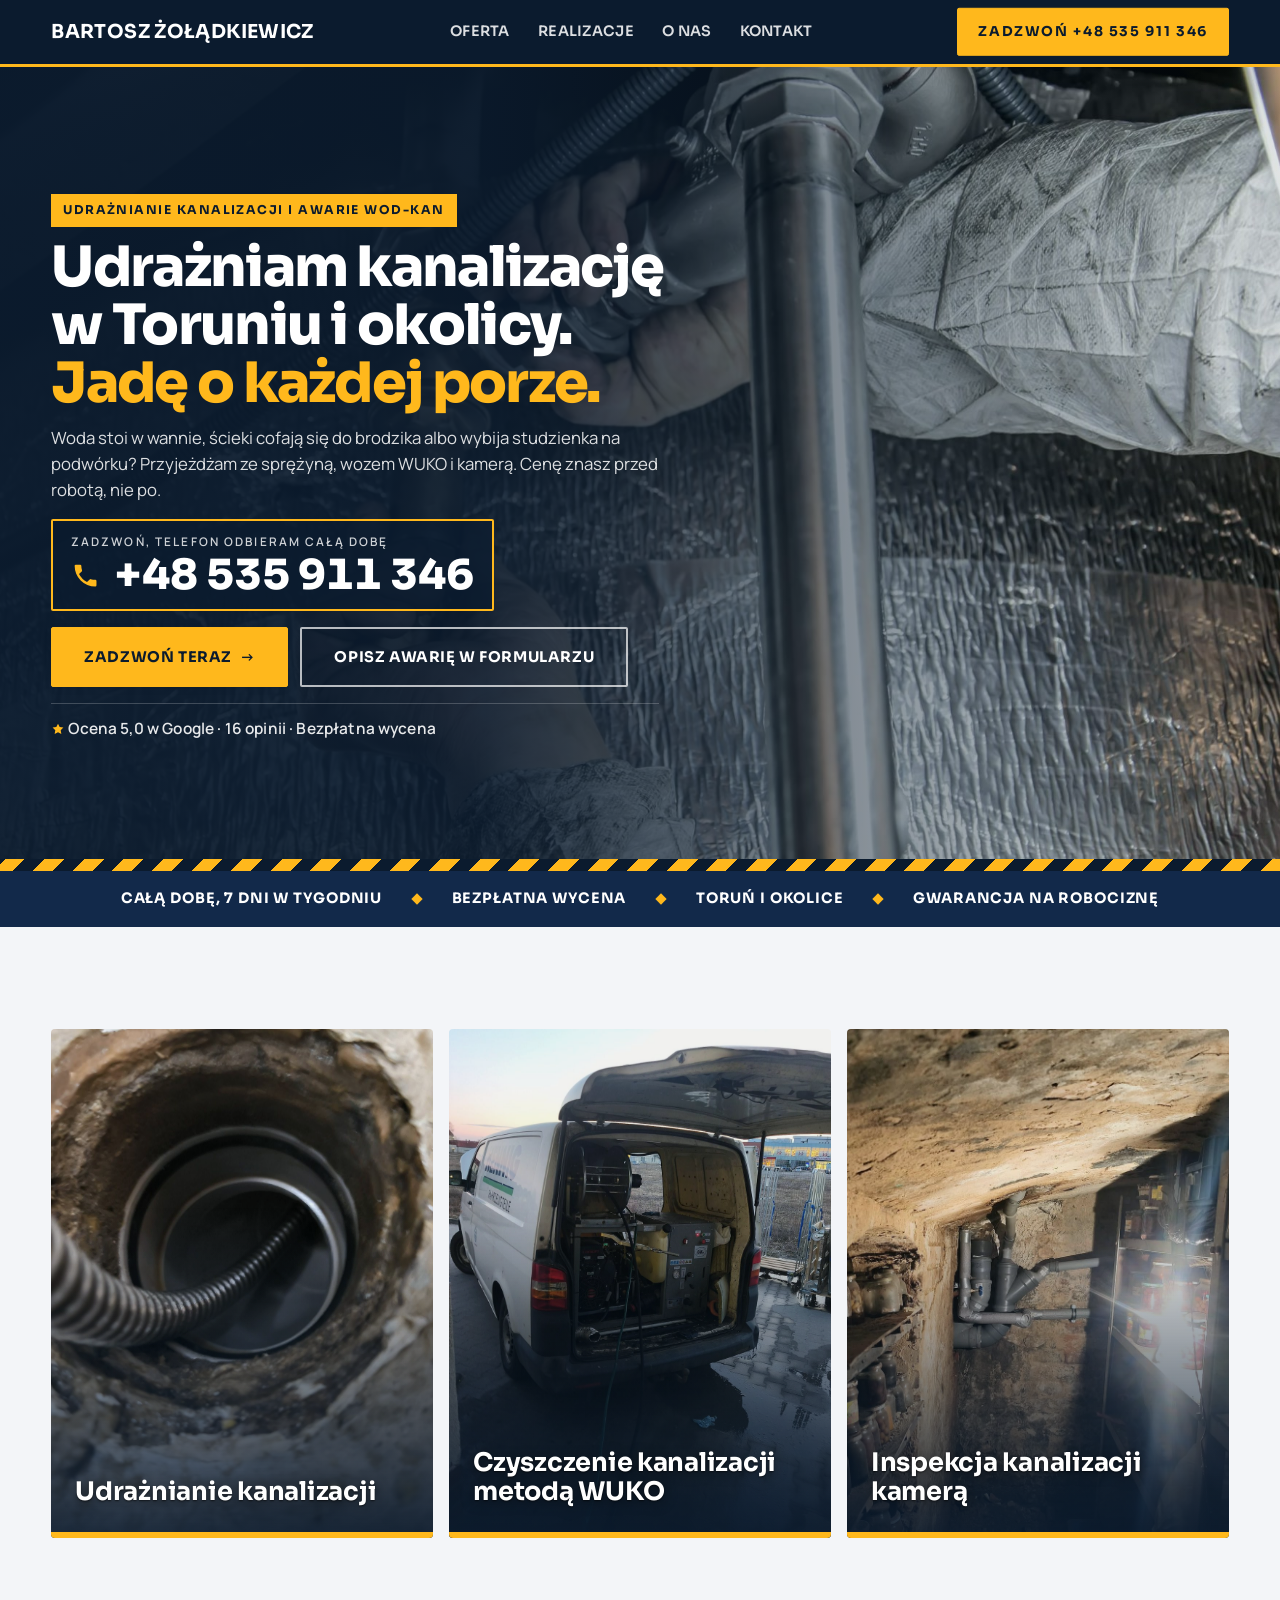
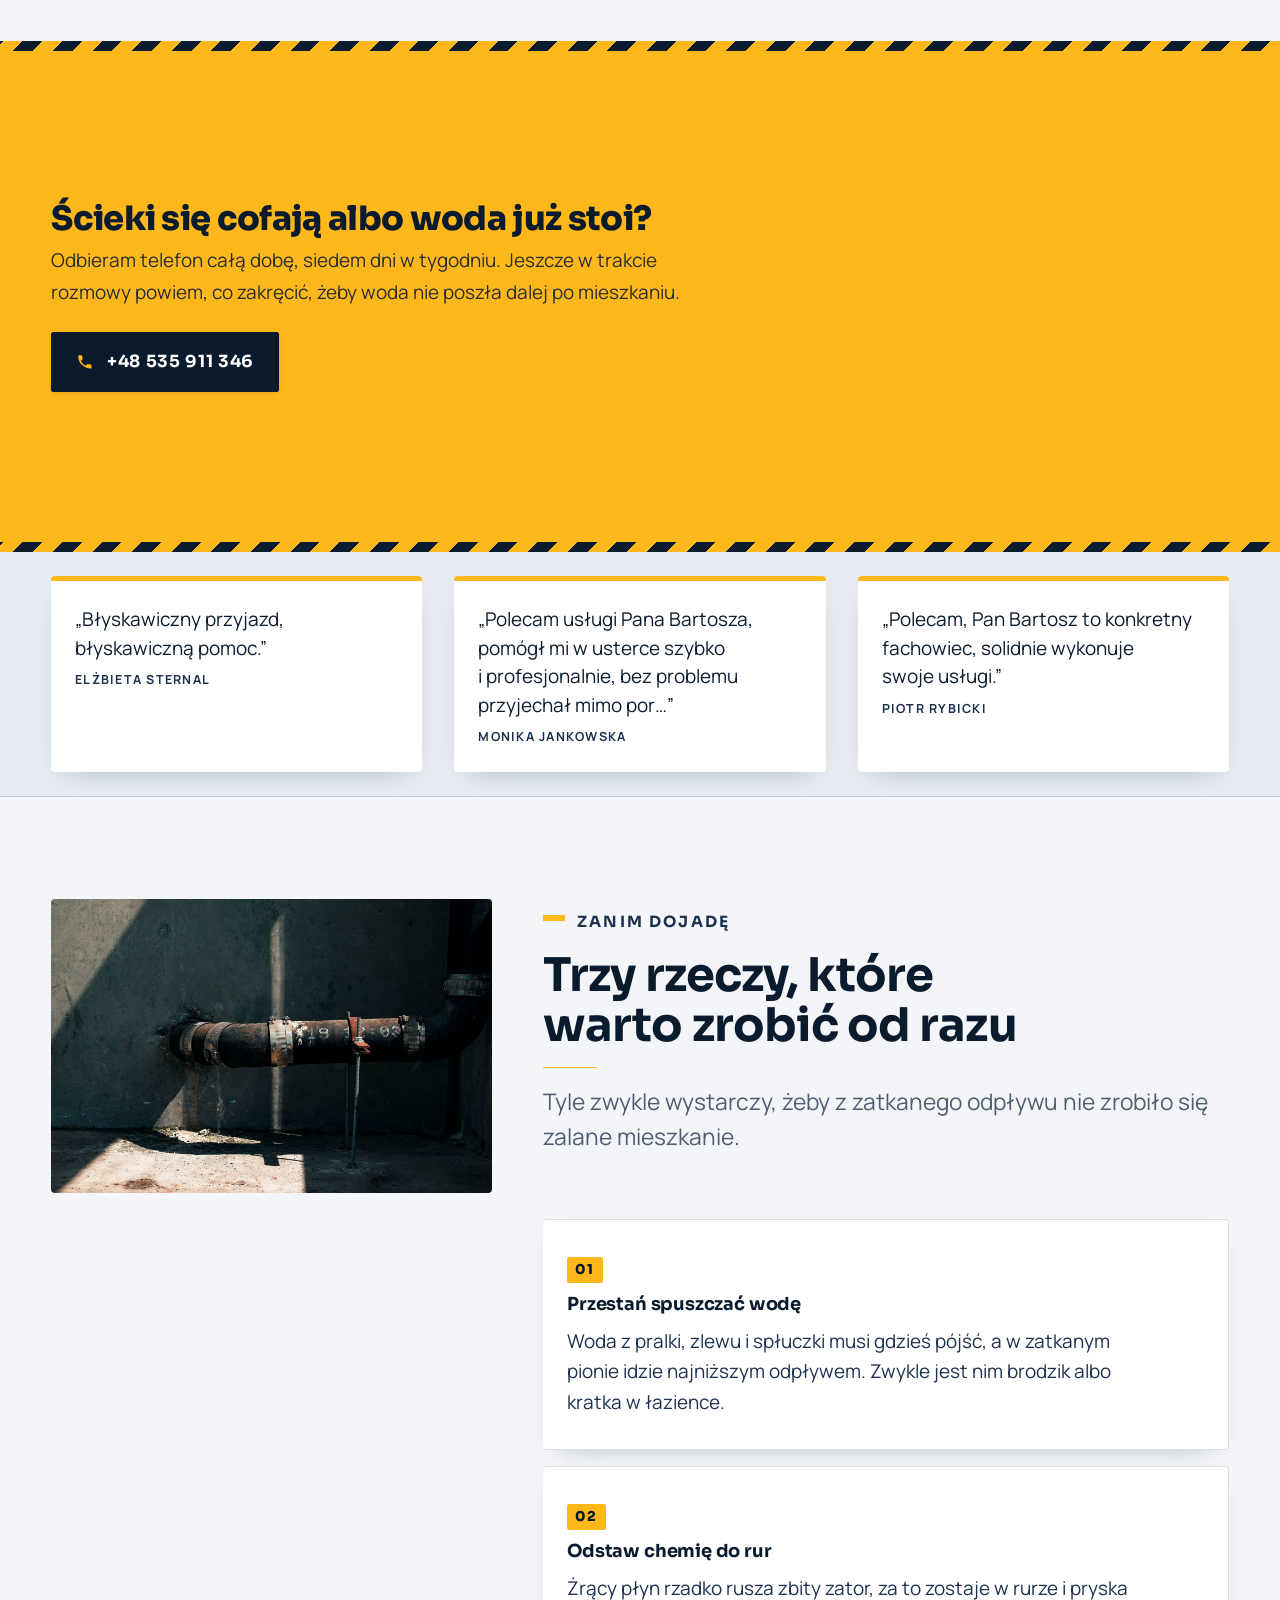
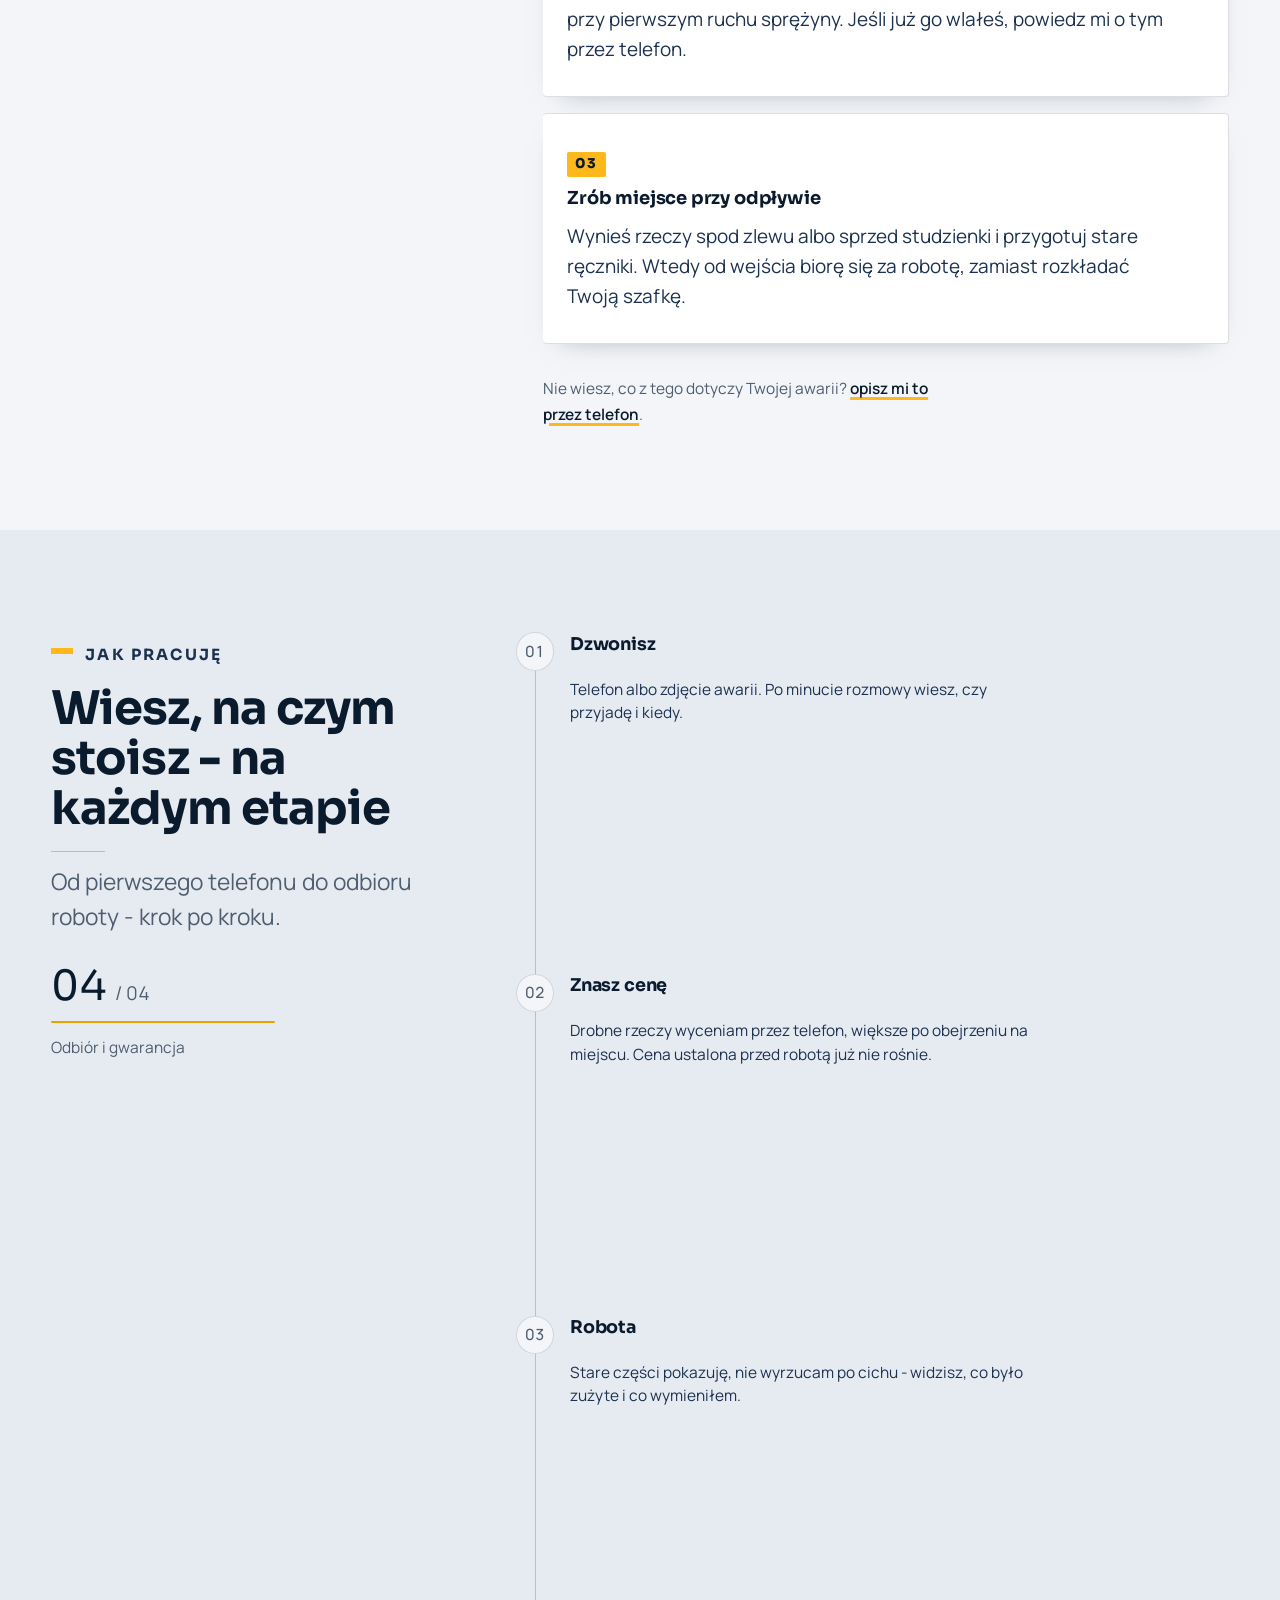
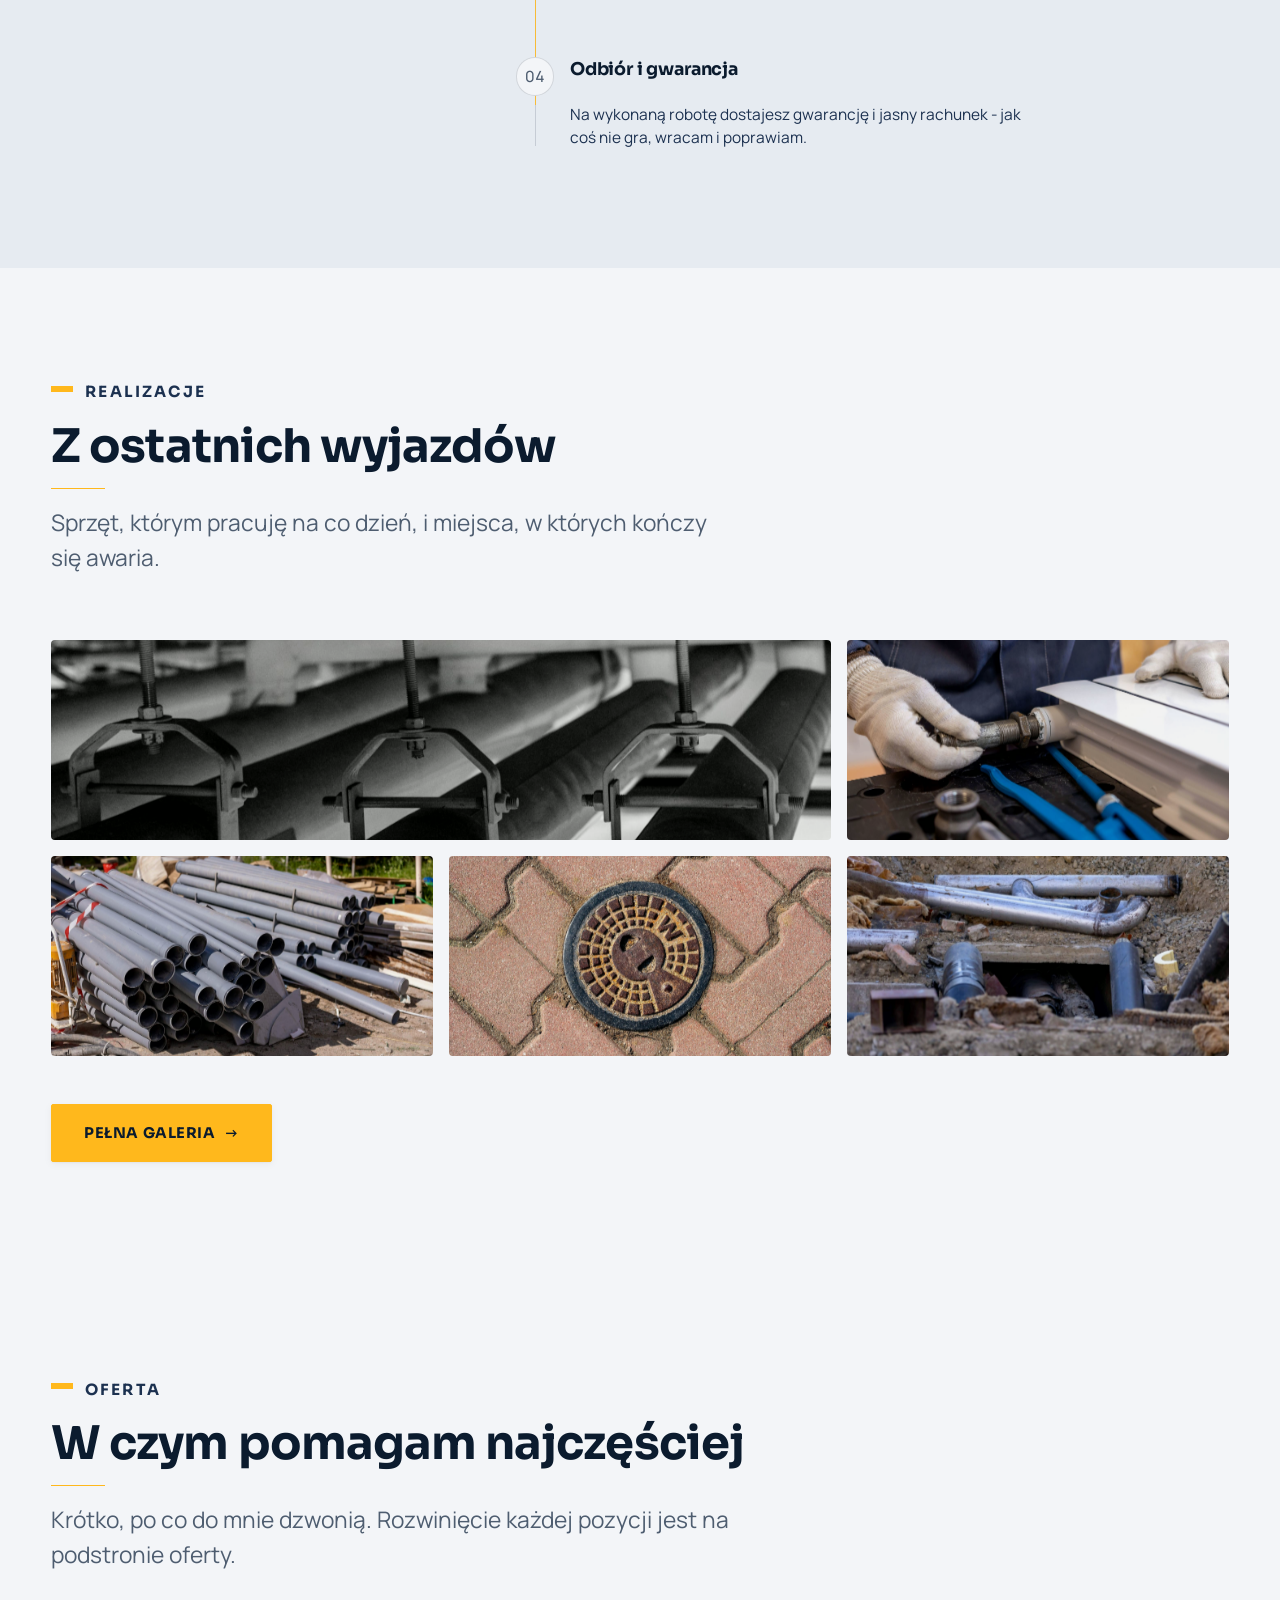
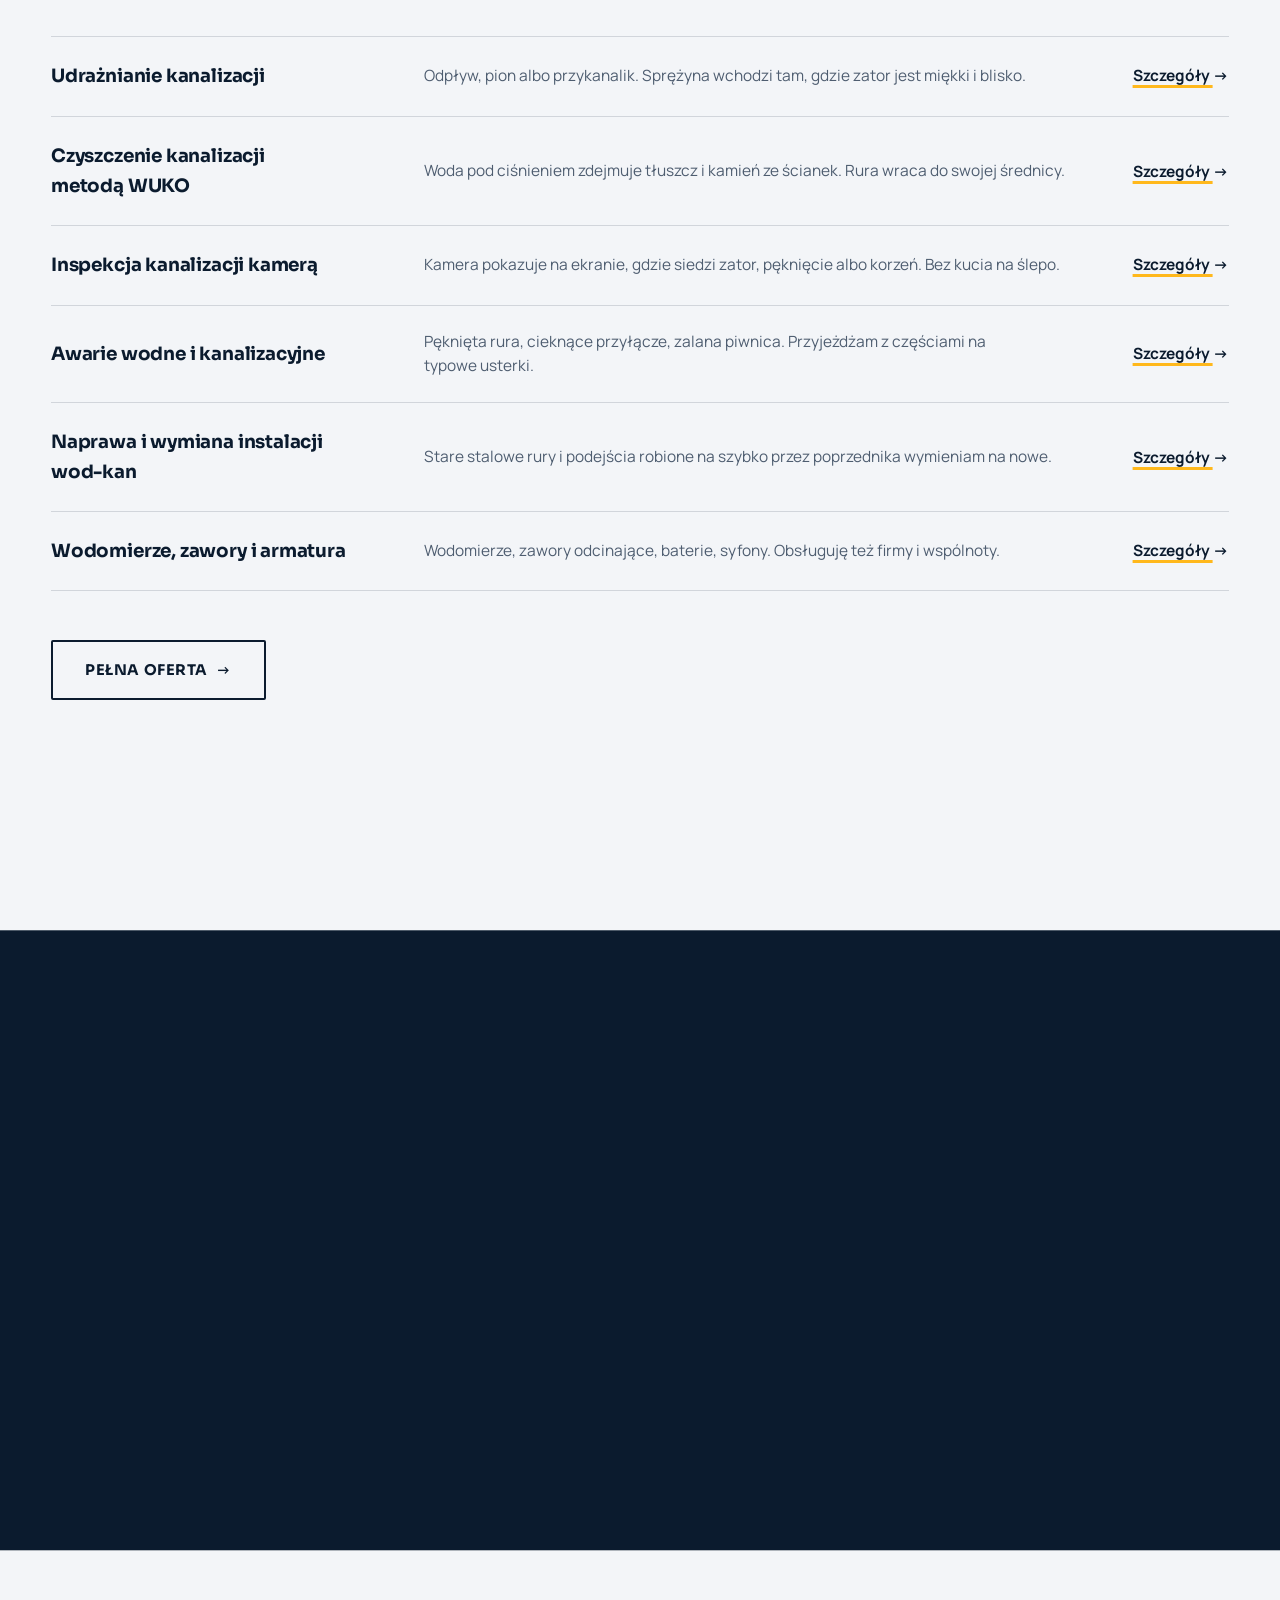
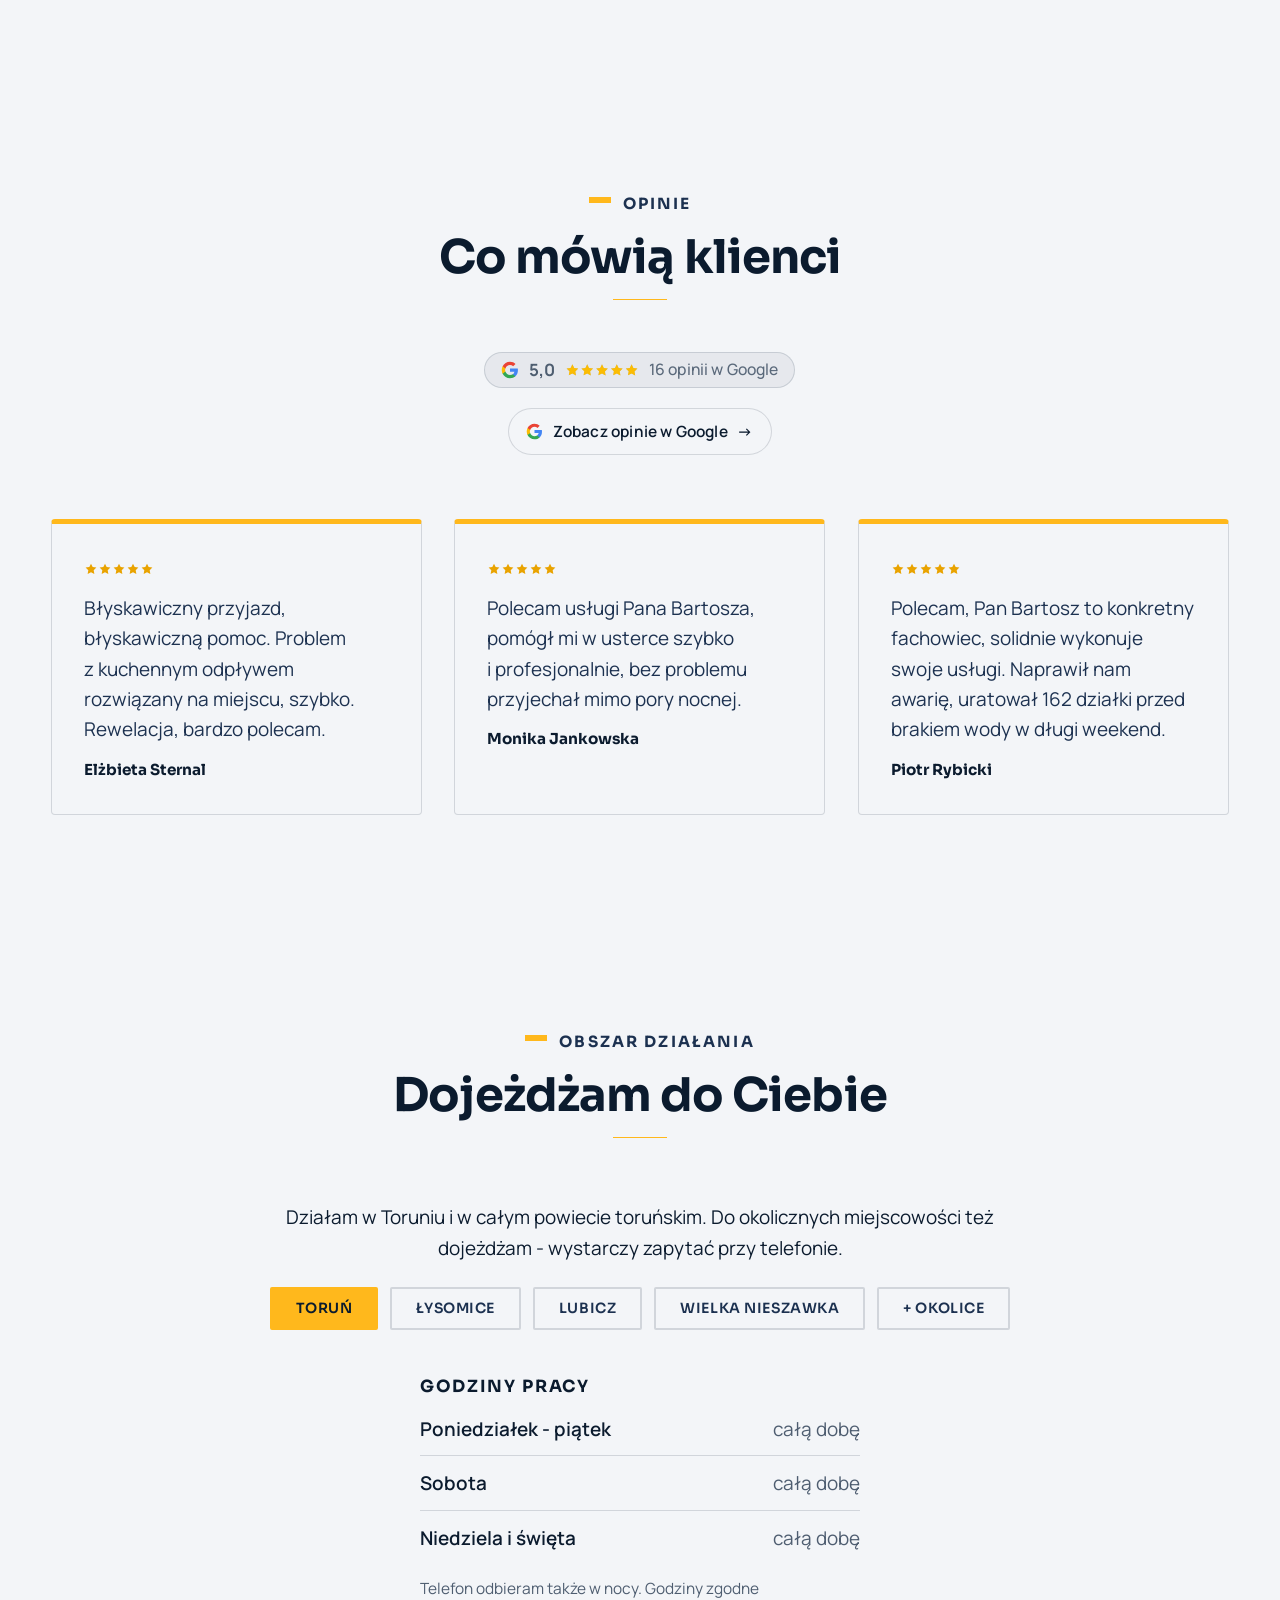
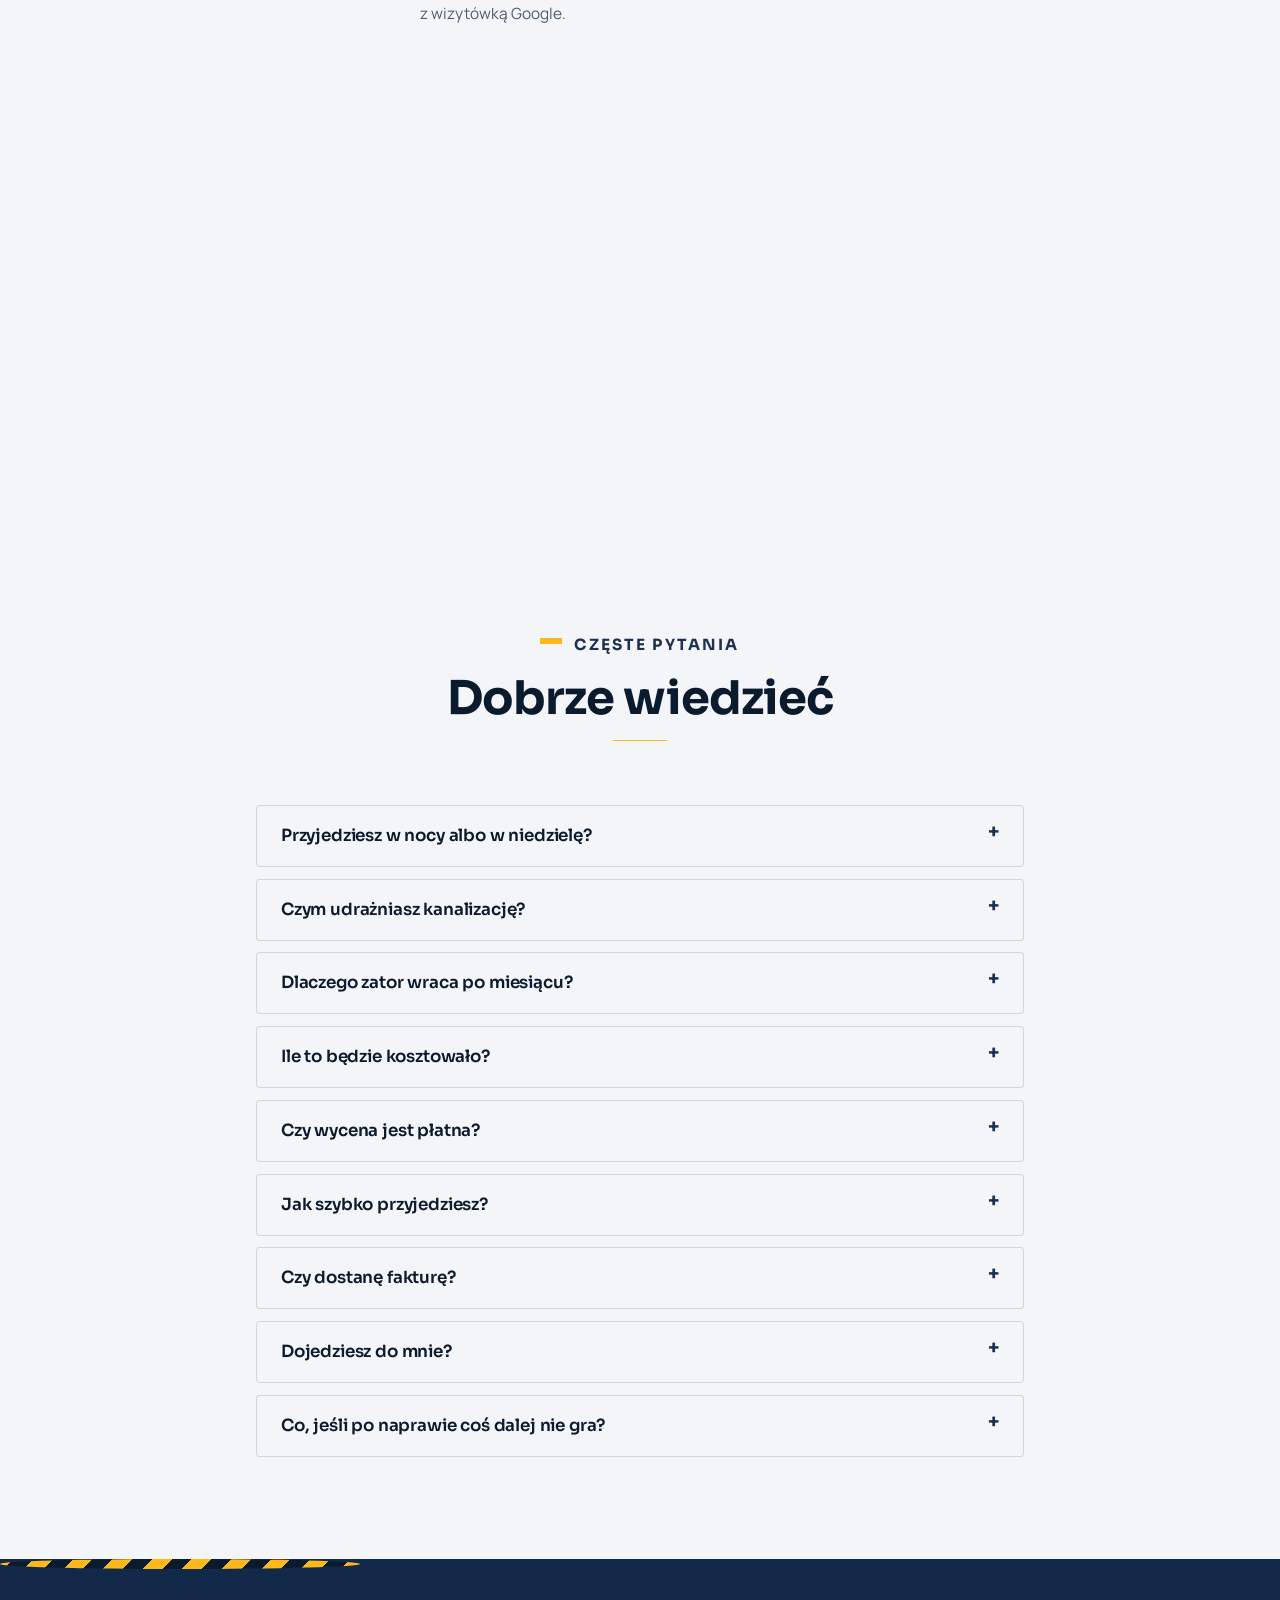
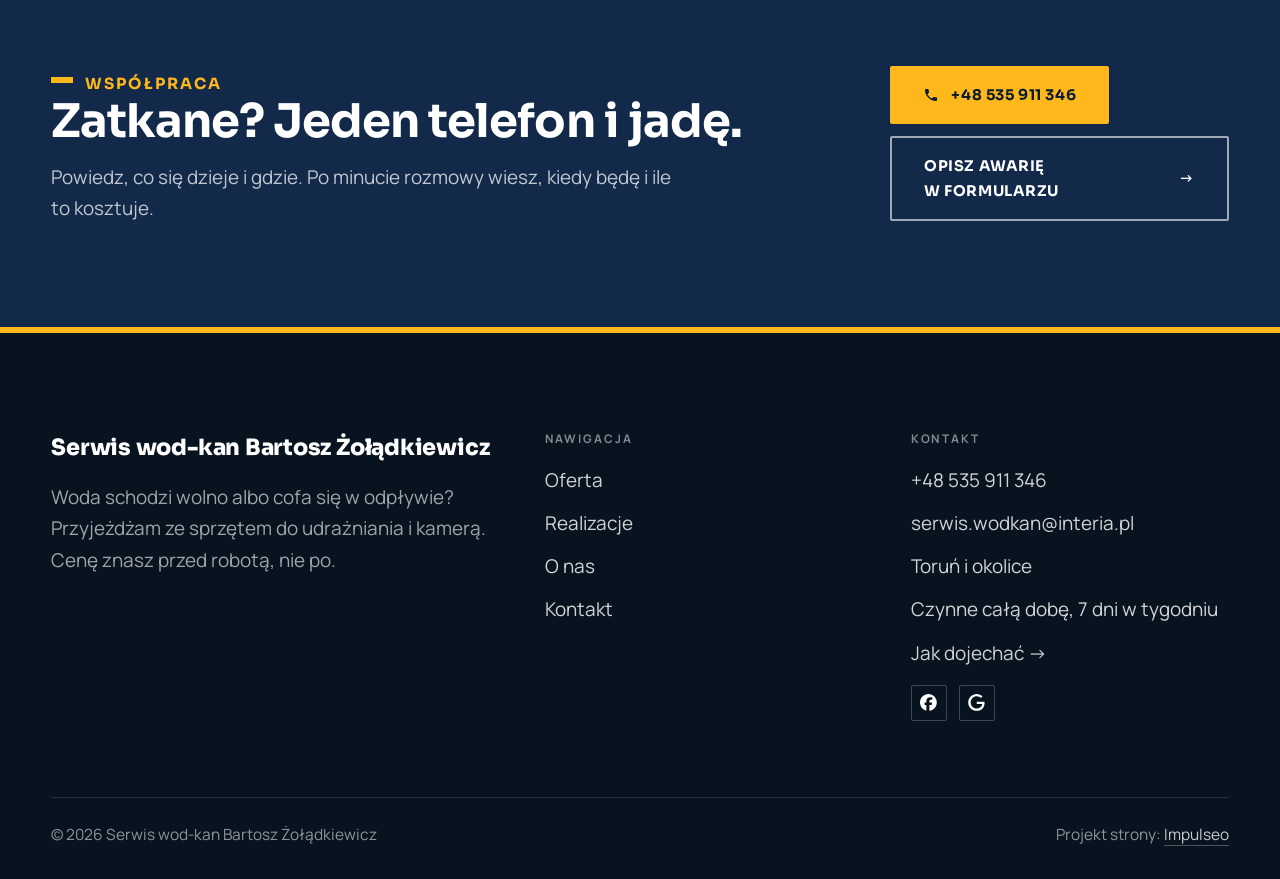
==== commit c865f49e: "[claude-edit][cmt:098942d2-7344-4cad-b1f3-f7dda0af77c3] zmiana czcionki: Sora (nagłówki) + Manrope (" ====
--- a/index.html
+++ b/index.html
@@ -20,7 +20,7 @@
 <script type="application/ld+json">{"@context": "https://schema.org", "@type": "Plumber", "name": "Serwis wod-kan Bartosz \u017bo\u0142\u0105dkiewicz", "url": "https://impulseo-pl.github.io/serwis-wod-kan-bartosz-zoladkiewicz/", "telephone": "+48535911346", "email": "serwis.wodkan@interia.pl", "image": "https://impulseo-pl.github.io/serwis-wod-kan-bartosz-zoladkiewicz/img/og.jpg", "address": {"@type": "PostalAddress", "addressLocality": "Toru\u0144", "addressCountry": "PL"}, "areaServed": ["Toru\u0144", "powiat toru\u0144ski"], "openingHoursSpecification": [{"@type": "OpeningHoursSpecification", "dayOfWeek": ["Monday","Tuesday","Wednesday","Thursday","Friday","Saturday","Sunday"], "opens": "00:00", "closes": "23:59"}], "aggregateRating": {"@type": "AggregateRating", "ratingValue": "5.0", "reviewCount": "16"}, "makesOffer": [{"@type": "Offer", "itemOffered": {"@type": "Service", "name": "Udra\u017cnianie kanalizacji"}}, {"@type": "Offer", "itemOffered": {"@type": "Service", "name": "Czyszczenie kanalizacji metod\u0105 WUKO"}}, {"@type": "Offer", "itemOffered": {"@type": "Service", "name": "Inspekcja kanalizacji kamer\u0105"}}], "sameAs": ["https://www.facebook.com/profile.php?id=61592146282906", "https://www.google.com/maps?cid=15929788150945494113"]}</script>
 <link rel="preconnect" href="https://fonts.googleapis.com">
 <link rel="preconnect" href="https://fonts.gstatic.com" crossorigin>
-<link href="https://fonts.googleapis.com/css2?family=Barlow+Condensed:wght@600;700;800&family=Barlow:wght@400;500;600;700&display=swap" rel="stylesheet">
+<link href="https://fonts.googleapis.com/css2?family=Sora:wght@500;600;700;800&family=Manrope:wght@400;500;600;700;800&display=swap" rel="stylesheet">
 <link rel="stylesheet" href="assets/styles.css?v=p3t0922">
 <meta name="nb-deploy" content="0aded5d52ba5">
 </head>
--- a/assets/styles.css
+++ b/assets/styles.css
@@ -2063,7 +2063,7 @@
 
 /* ============================================================
    PROJEKT 2 (22.09.2026, prośba Szymona „nowy projekt strony"): granat + żółć sygnałowa,
-   krój zwężony Barlow Condensed, ostre narożniki, pas „ostrzegawczy". Treść bez zmian.
+   krój Sora + Manrope (od 22.09, wcześniej Barlow Condensed), ostre narożniki, pas „ostrzegawczy". Treść bez zmian.
    ============================================================ */
 :root{
   --paper:#F3F5F8;
@@ -2081,8 +2081,8 @@
   --dark:#0B1B2E;
   --navy-2:#12294A;
   --r-sm:2px; --r-md:4px; --r-lg:6px;
-  --font-display:'Barlow Condensed','Arial Narrow',sans-serif;
-  --font-body:'Barlow','Inter',sans-serif;
+  --font-display:'Sora','Manrope',sans-serif;
+  --font-body:'Manrope','Inter',sans-serif;
   --pas:repeating-linear-gradient(-45deg,var(--accent) 0 14px,var(--ink) 14px 28px);
 }
 body{background:var(--paper);color:var(--ink)}
@@ -2218,3 +2218,35 @@
 footer .foot-brand .name{font-family:var(--font-display);text-transform:uppercase;letter-spacing:.05em}
 footer h4{color:var(--accent)}
 .sticky-call .sc-quote{background:var(--dark);color:#fff}
+
+/* ===== CZCIONKA: Sora (nagłówki) + Manrope (tekst) - 22.09.2026 =====
+   Krój szerszy niż Barlow Condensed, więc duże nagłówki idą zwykłą pisownią
+   (bez wersalików), z ciaśniejszym światłem; wersaliki zostają tylko na drobnych etykietach. */
+h1,h2,h3{letter-spacing:-.02em;line-height:1.08}
+h1,h2{text-transform:none}
+h2{font-size:clamp(1.9rem,1.4rem + 2vw,2.9rem)}
+.eyebrow{letter-spacing:.14em}
+.btn{letter-spacing:.04em;font-size:.92rem}
+.nav .brand .name,.nav.nav-solid .brand .name{letter-spacing:.02em}
+.nav .nav-links a:not(.btn-accent),.nav.nav-solid .nav-links a:not(.btn-accent){font-size:.9rem;letter-spacing:.02em;font-weight:600}
+.nav .nav-links a.btn-accent{font-size:.85rem}
+.hf-kicker{letter-spacing:.12em;font-size:.76rem}
+.hf-title{text-transform:none;letter-spacing:-.03em;line-height:1.04}
+@media(min-width:981px){.hf-title{font-size:clamp(2.5rem,1.4rem + 2.6vw,3.8rem)}}
+@media(max-width:980px){.hf-title{font-size:clamp(2rem,1.4rem + 2.8vw,2.8rem)}}
+.fp-row li{letter-spacing:.06em;font-size:clamp(.78rem,1.2vw,.9rem)}
+.gateway .g-ttl{text-transform:none;letter-spacing:-.01em}
+.awaria h3{text-transform:none;letter-spacing:-.02em;font-size:clamp(1.4rem,1rem + 1.4vw,2.1rem)}
+.zn-list h3,.proces-line h3{text-transform:none;letter-spacing:-.01em}
+.fu-name{text-transform:none;letter-spacing:-.01em;font-size:1.15rem}
+.svc-row h3{text-transform:none;font-size:clamp(1.4rem,1.1rem + .9vw,1.9rem)}
+.faq-item summary{text-transform:none;letter-spacing:-.01em;font-size:1.05rem}
+.obszar-list li{letter-spacing:.04em;font-size:.88rem}
+footer .foot-brand .name{text-transform:none;letter-spacing:-.01em}
+/* etykieta nad nagłówkiem podstrony: żółty klocek jak w hero (szerszy krój wchodził na jasny fragment zdjęcia) */
+.pagehead .eyebrow{background:var(--accent);color:var(--ink);padding:.35rem .7rem;text-shadow:none;margin-bottom:var(--space-4)}
+.pagehead .eyebrow::before{display:none}
+@media(max-width:560px){
+  .hf-kicker{letter-spacing:.06em;font-size:.7rem}
+  .hf-trust{font-size:.8rem}
+}
